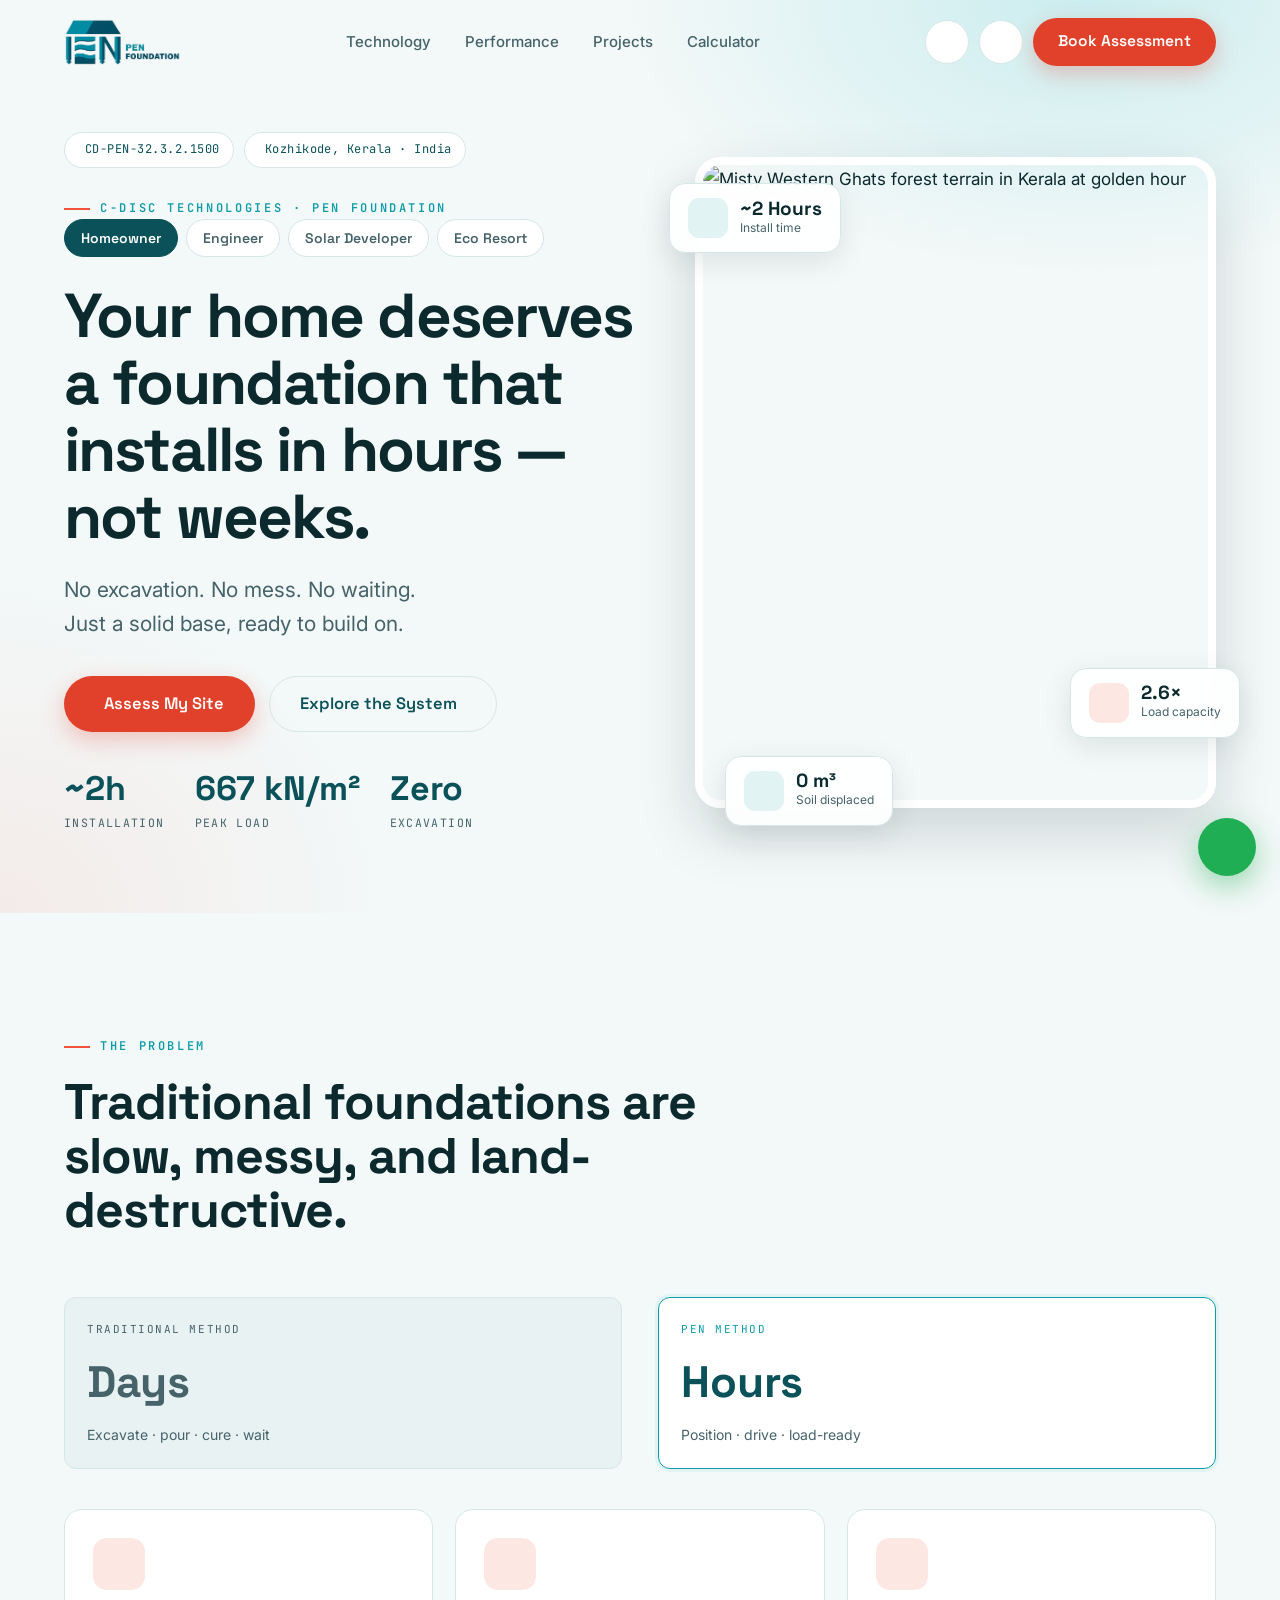
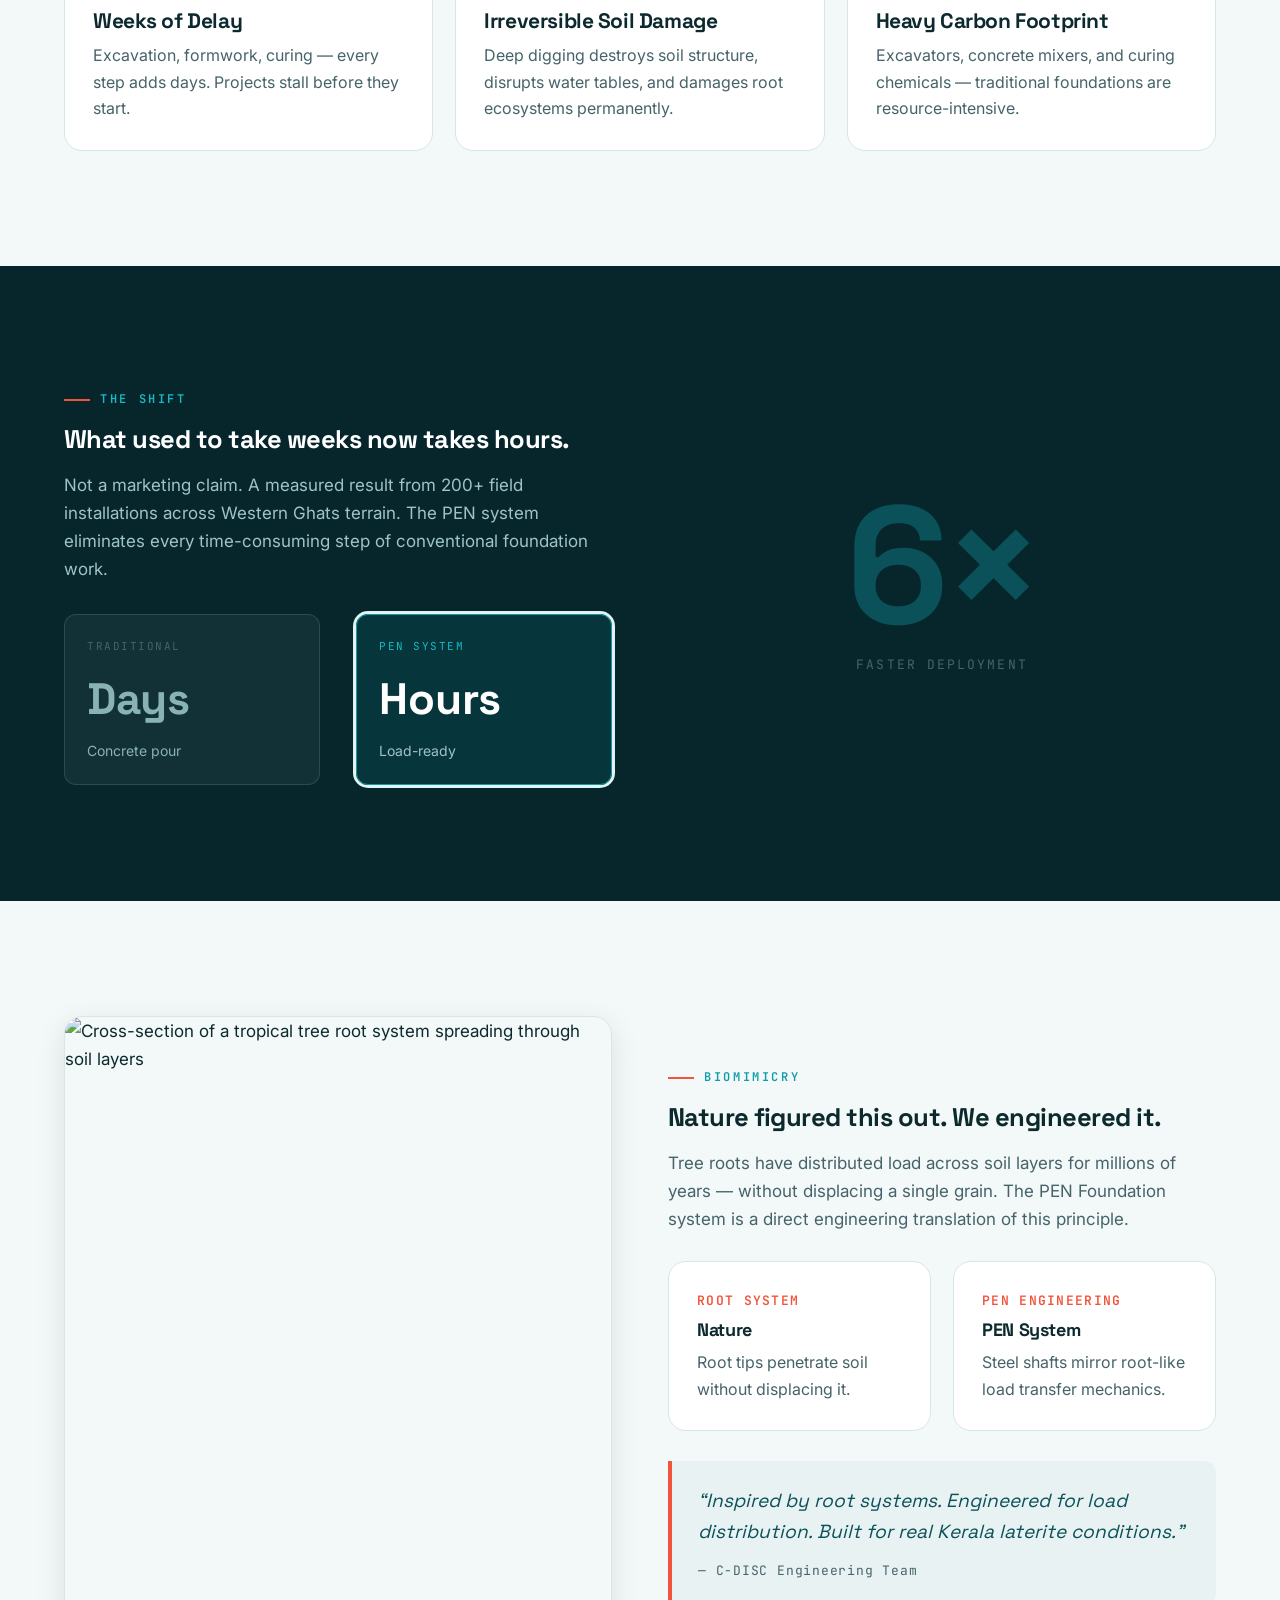
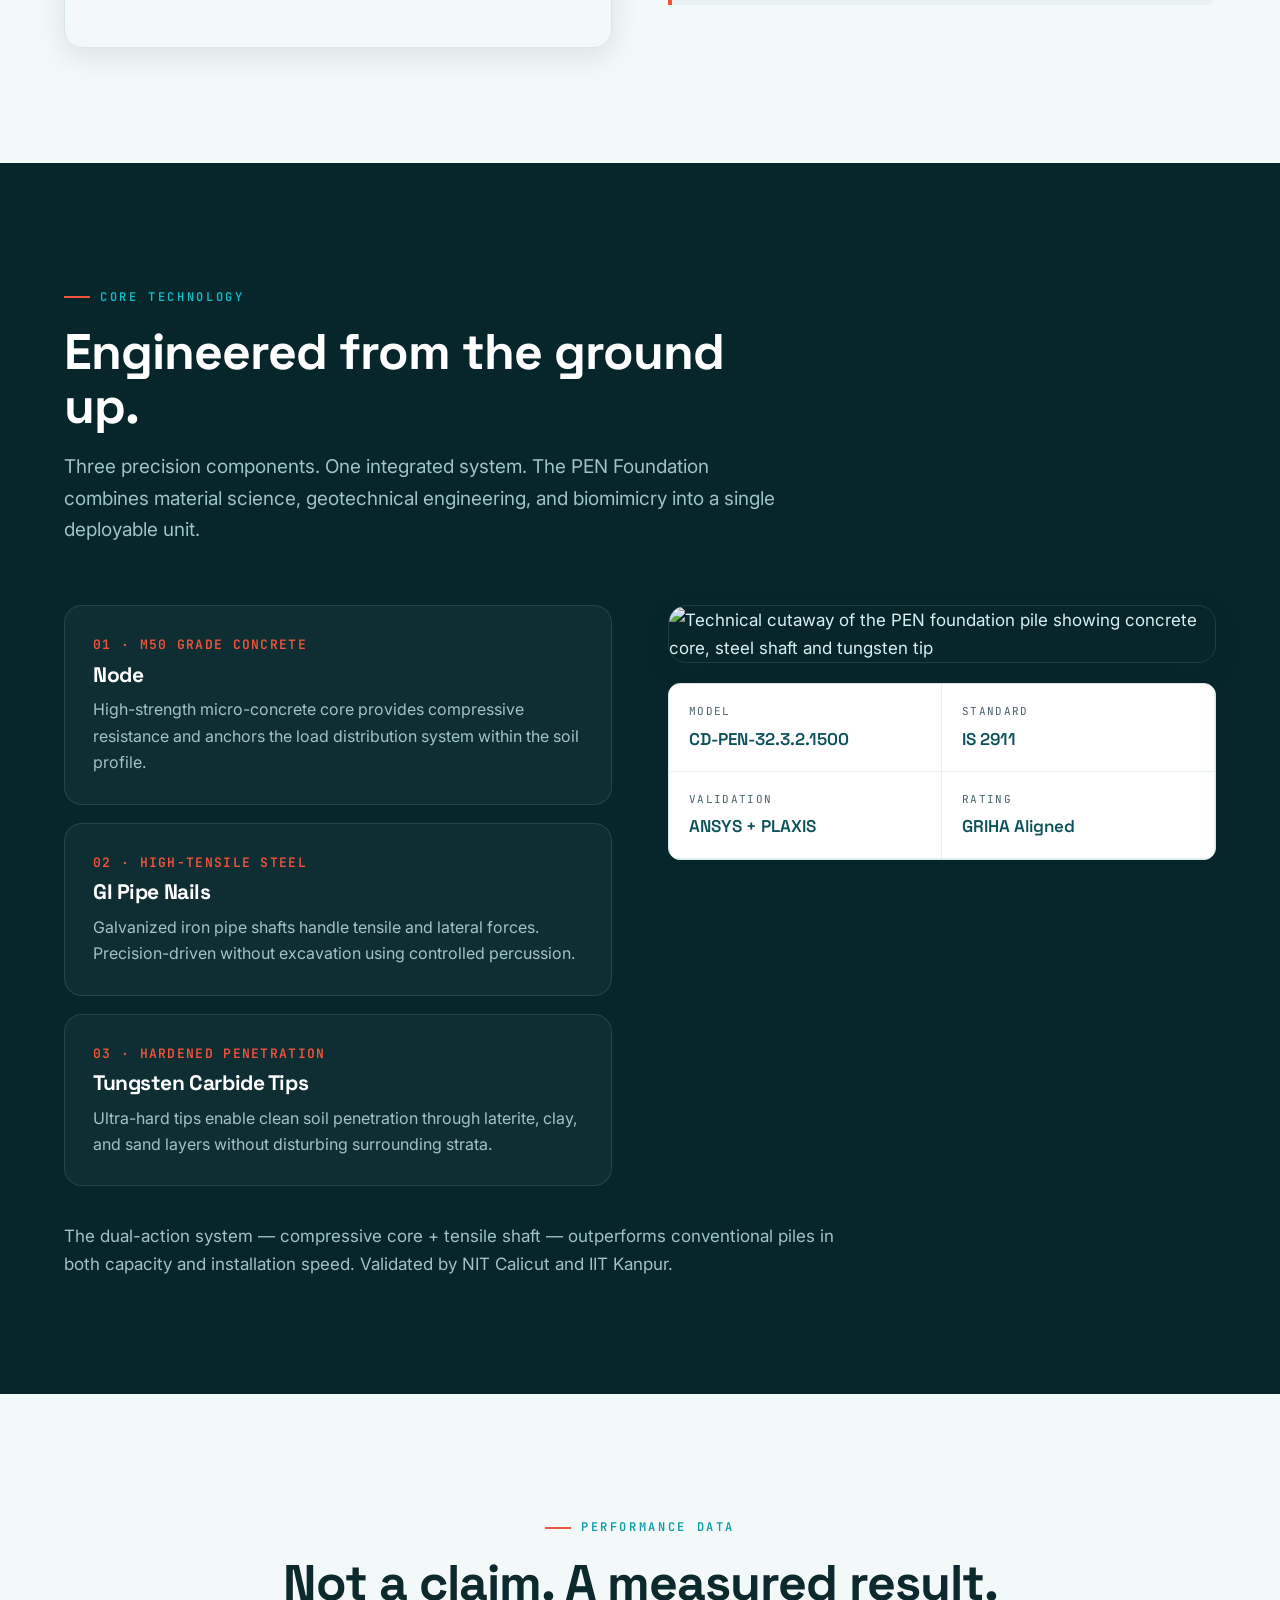
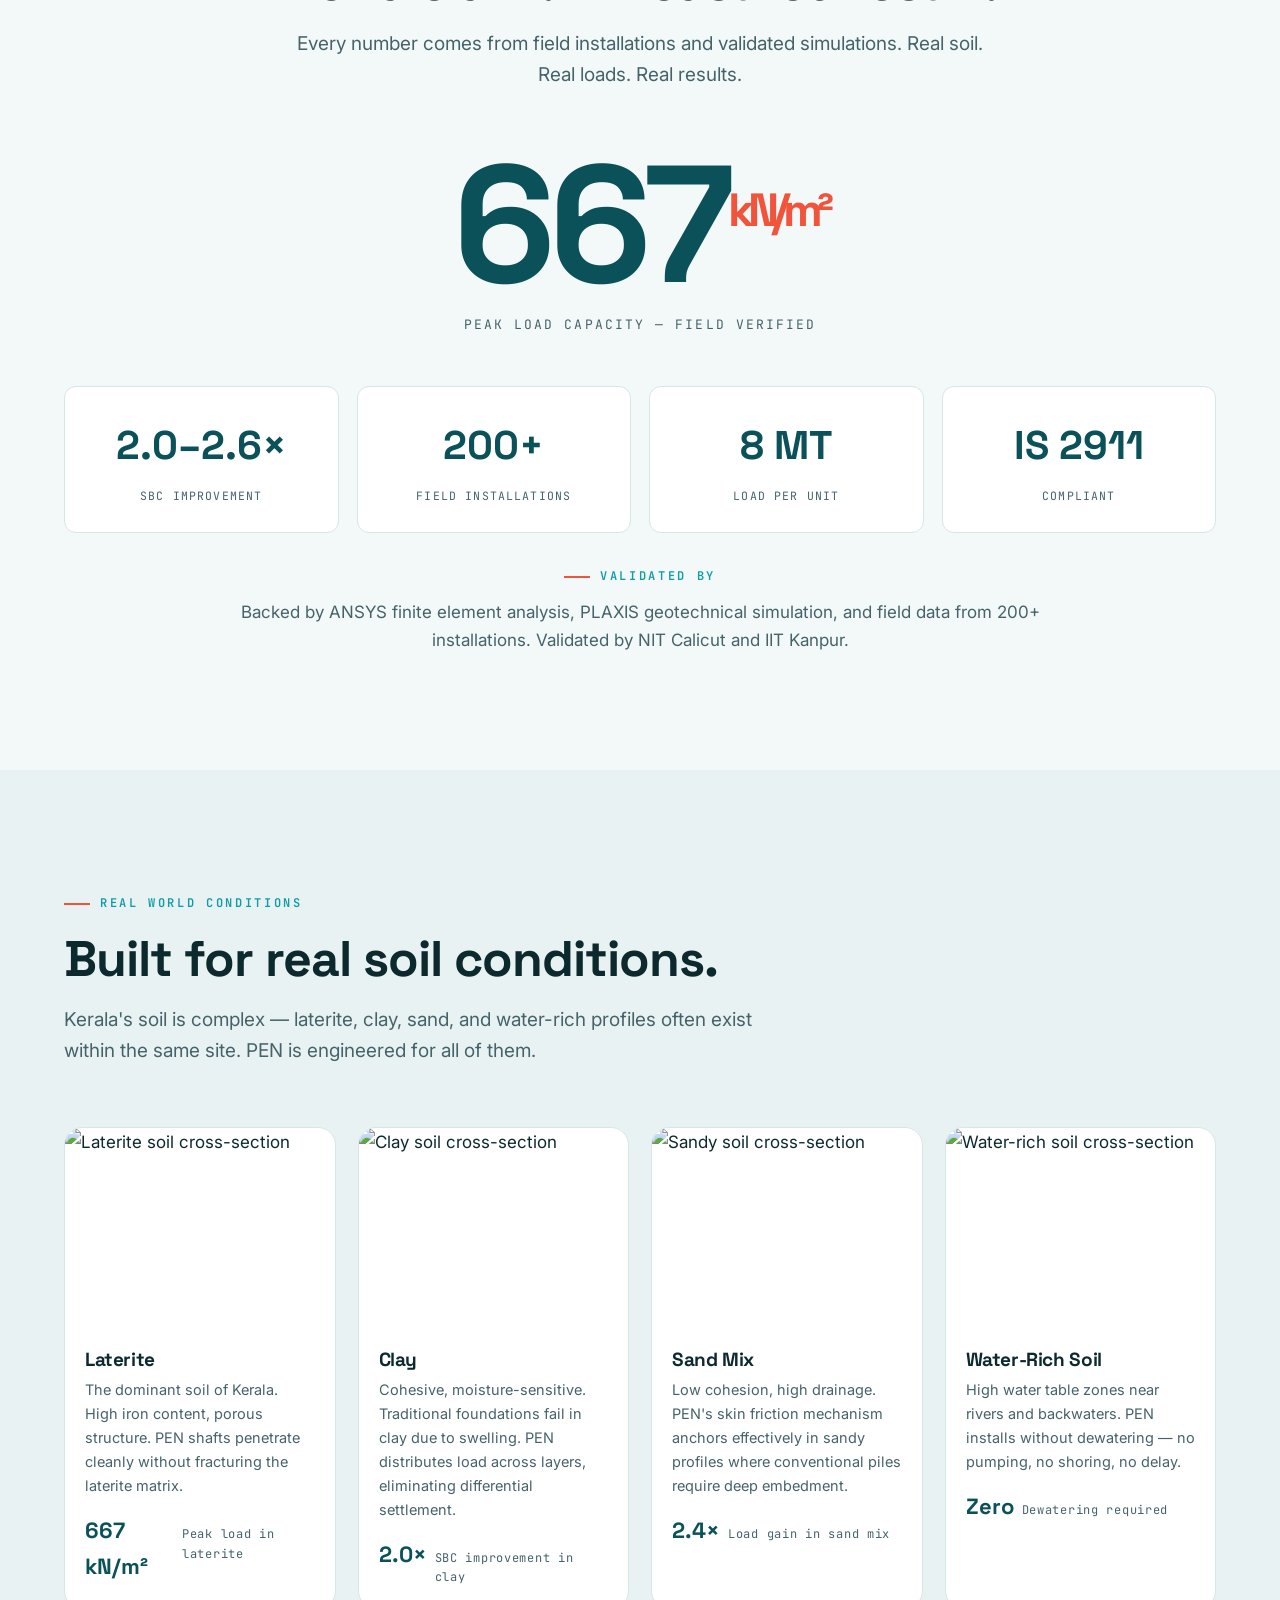
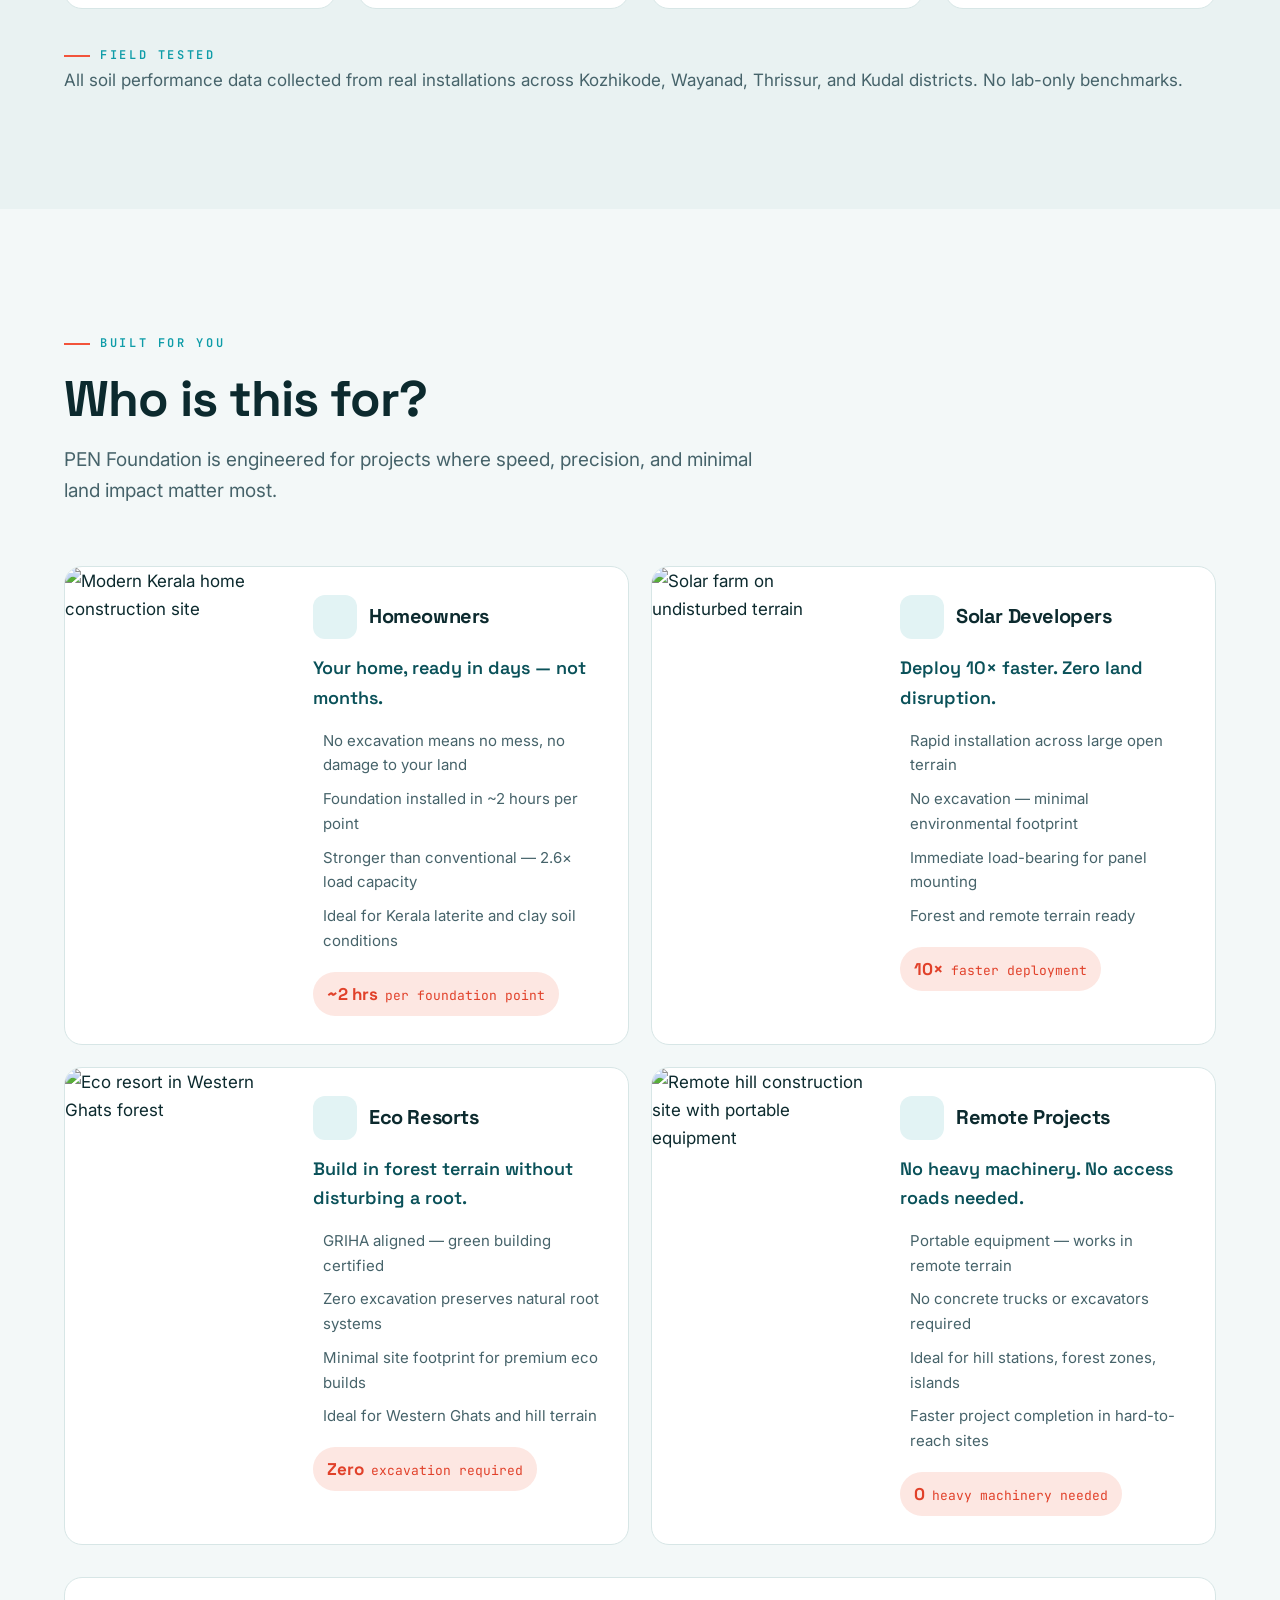
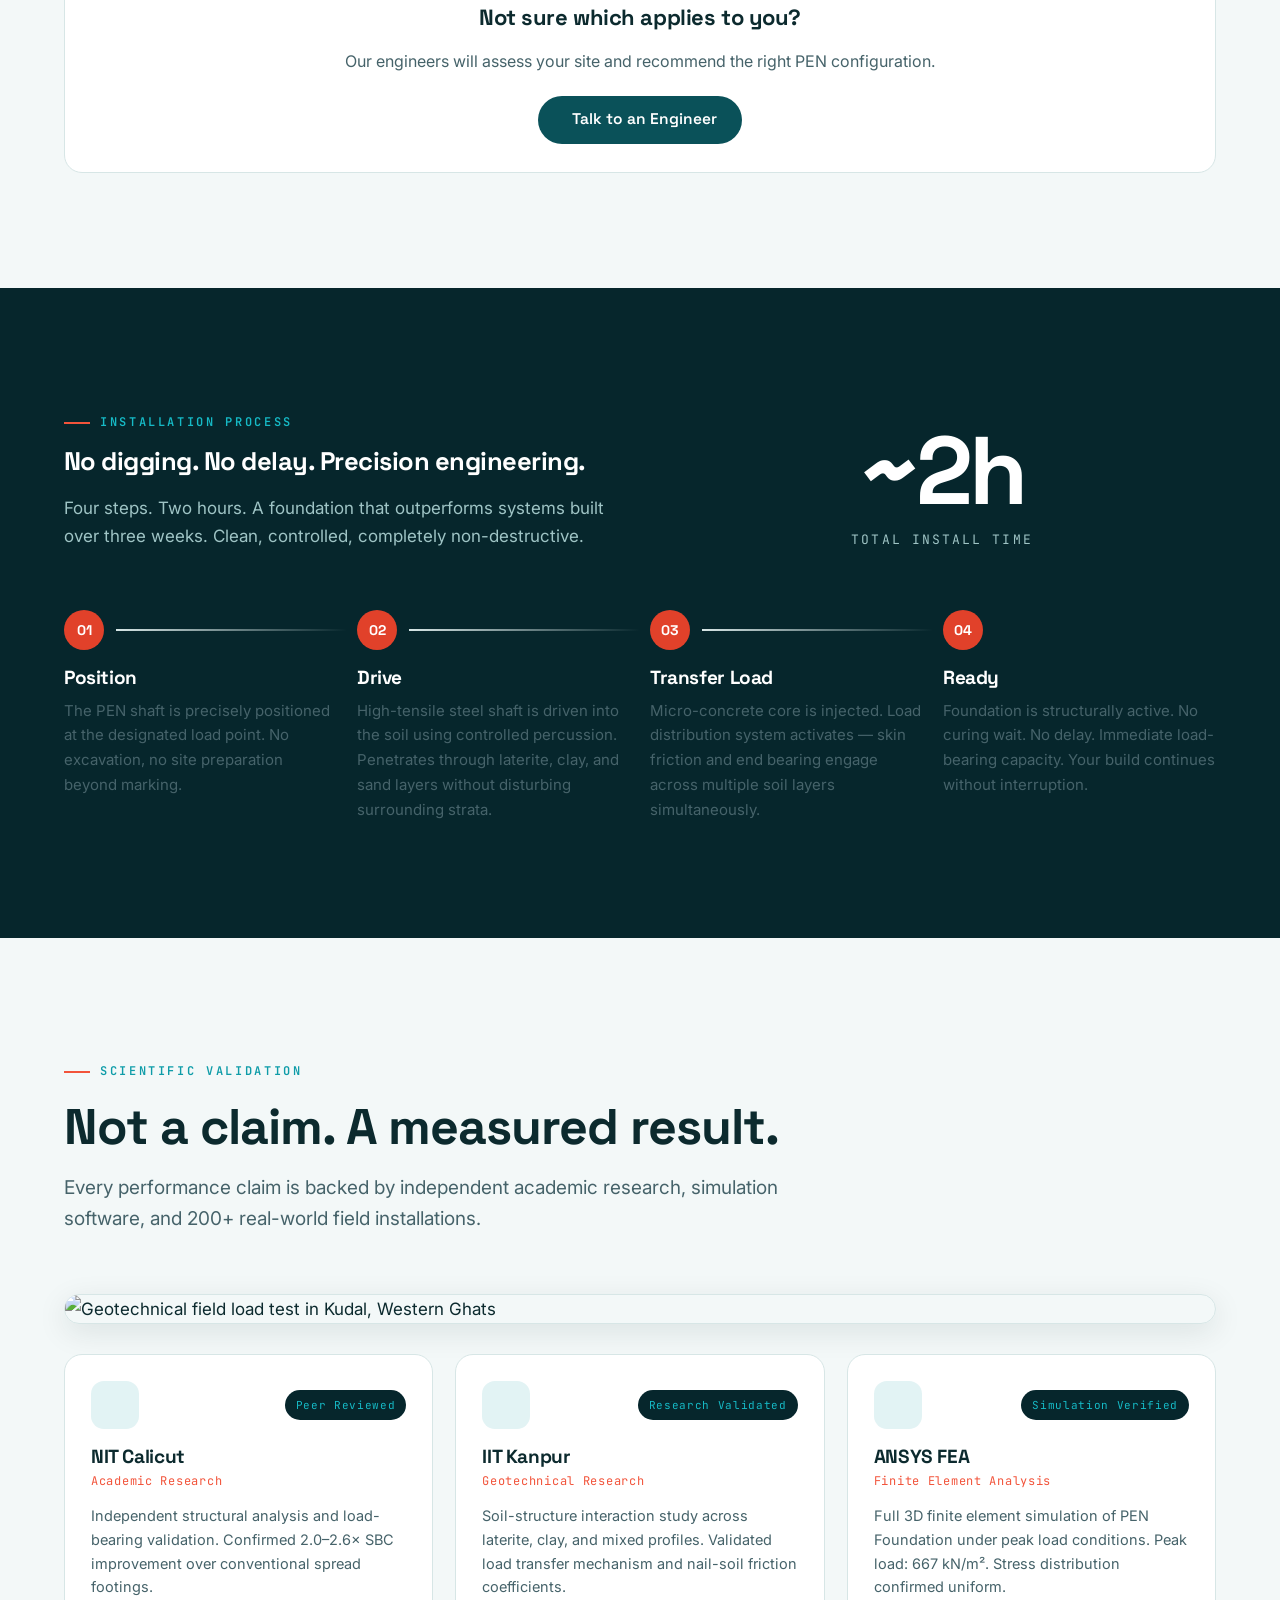
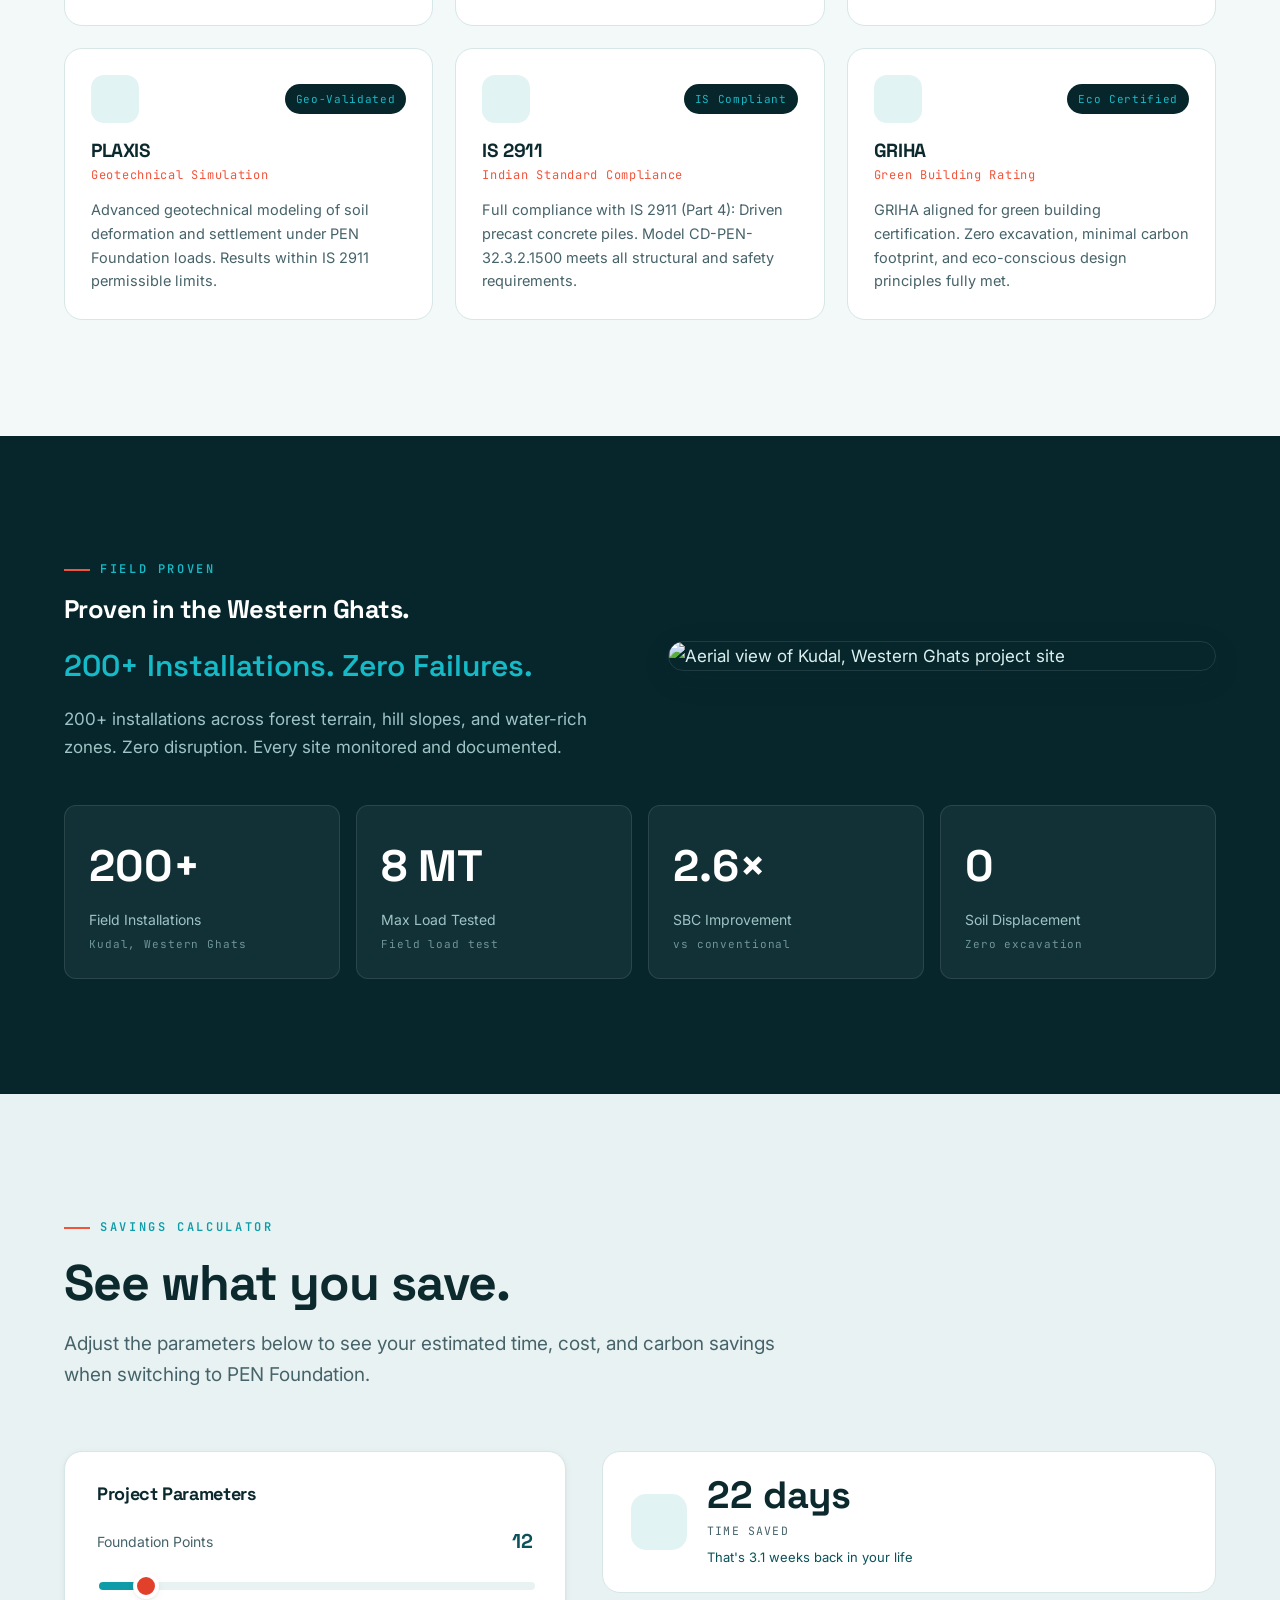
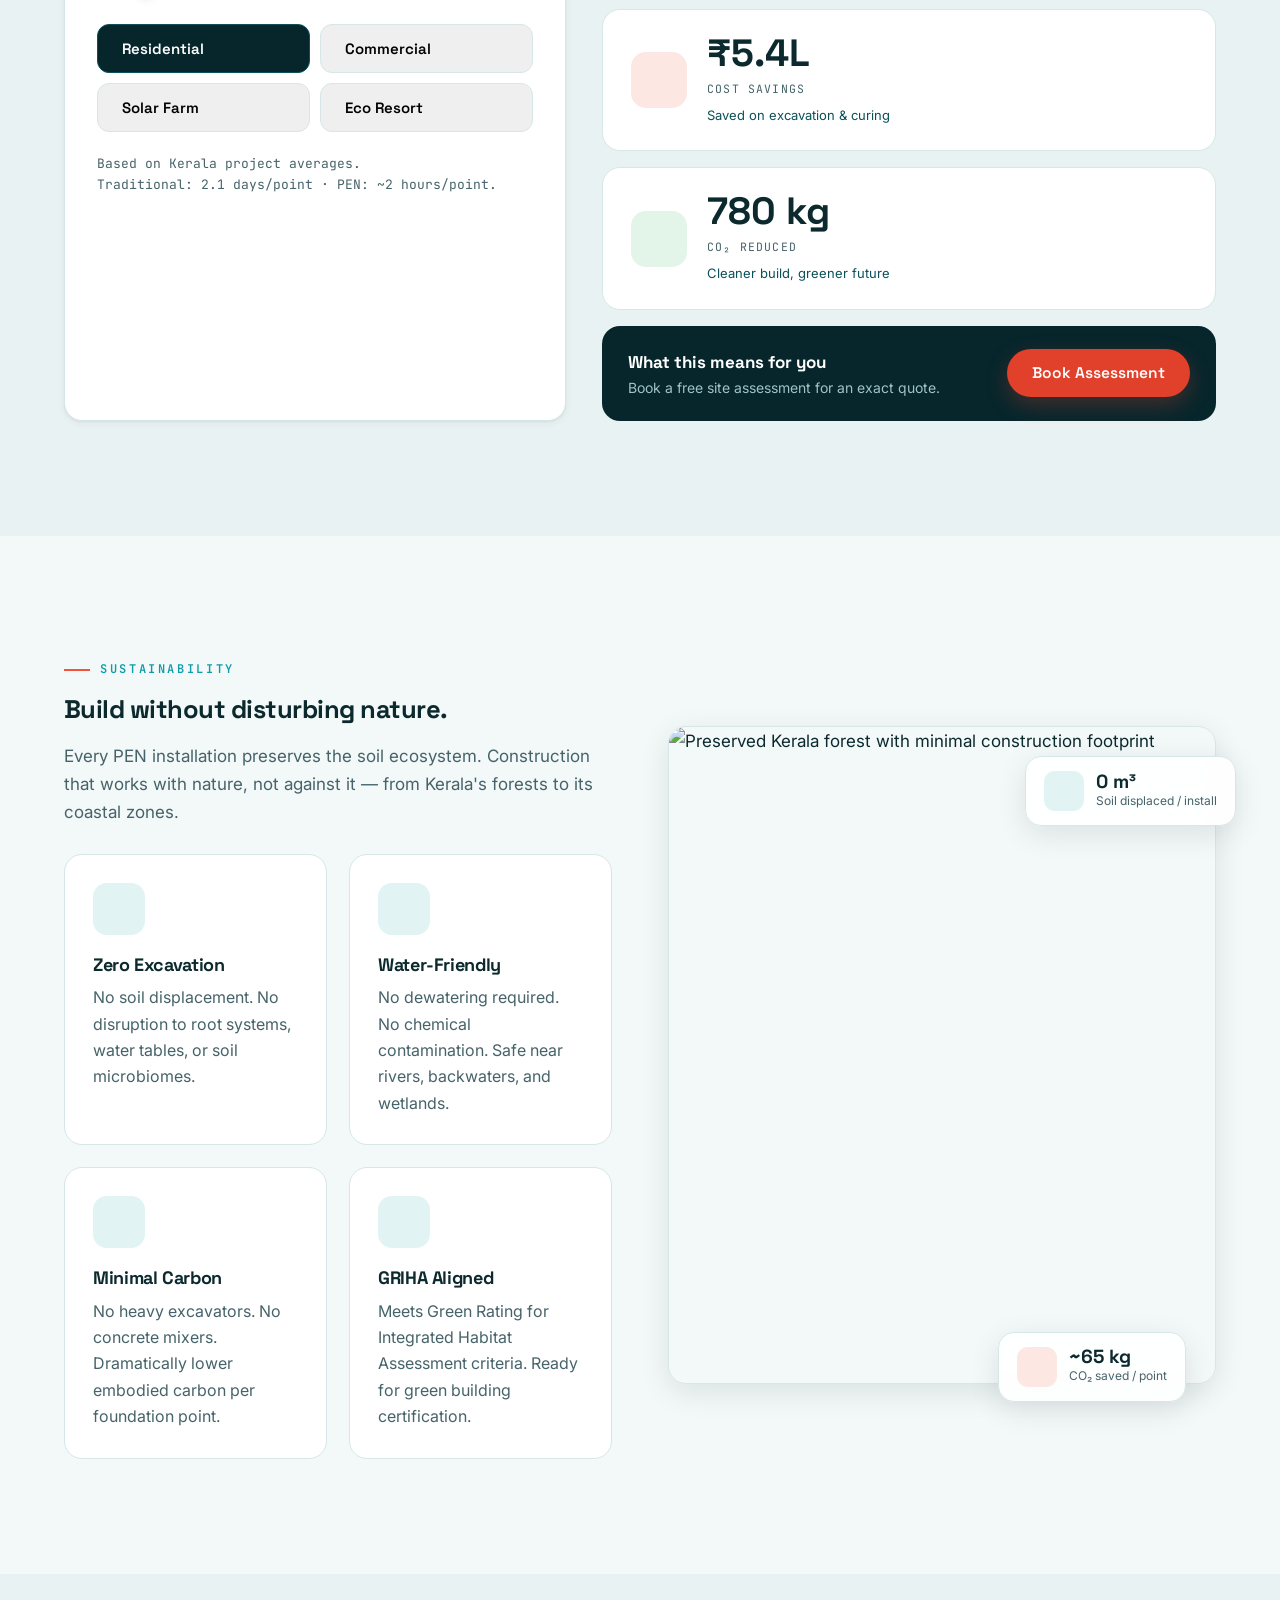
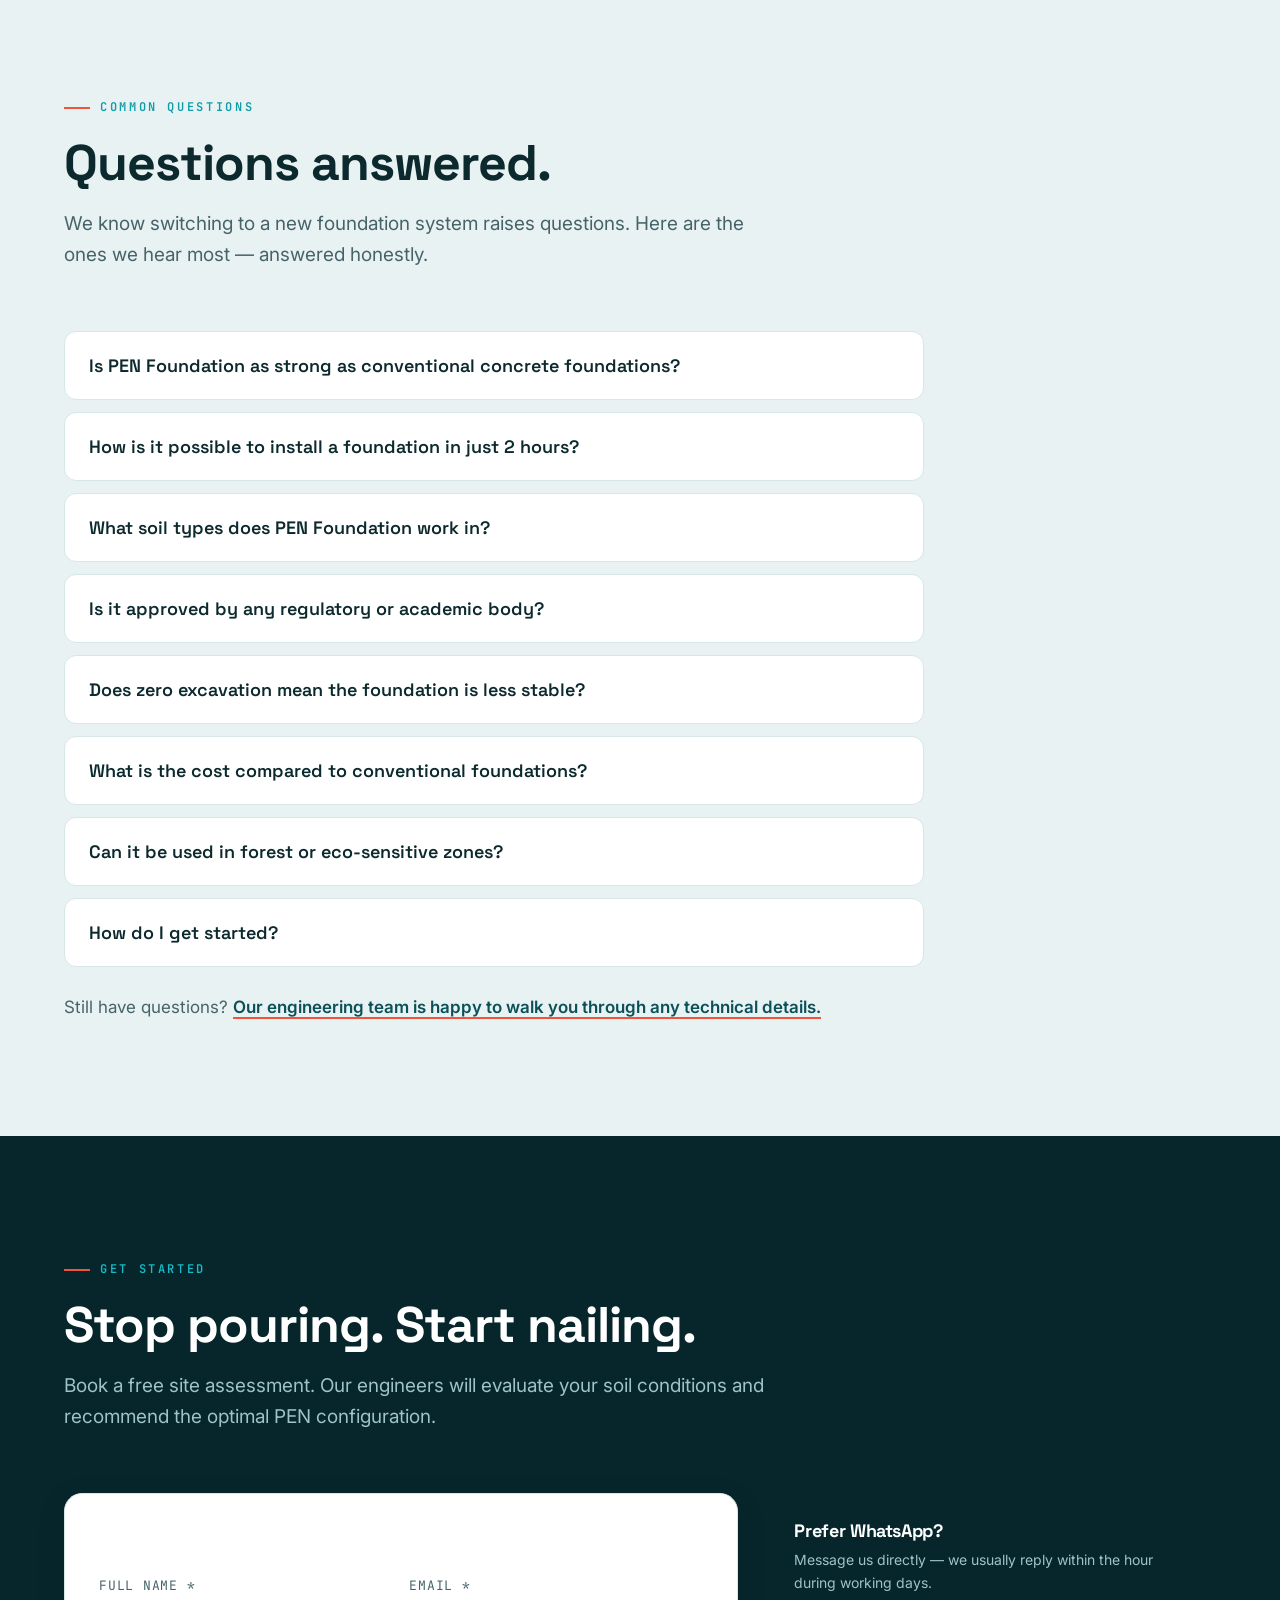
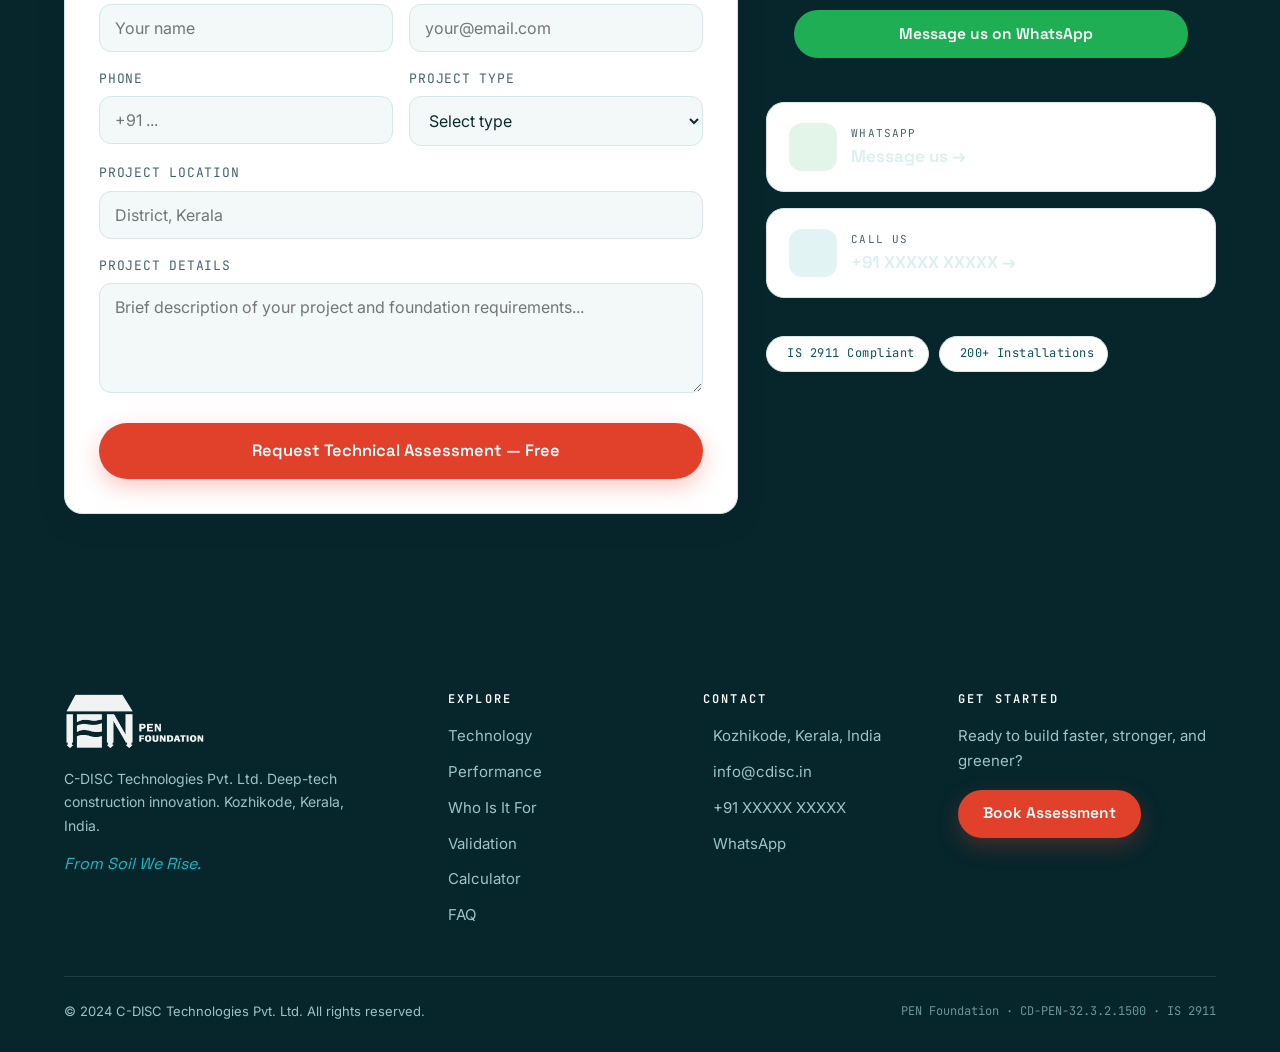
==== index.html @ 814e3581 "pen web 1st iteration" ====
<!doctype html>
<html lang="en">
<head>
  <meta charset="UTF-8" />
  <meta name="viewport" content="width=device-width, initial-scale=1.0" />
  <title>C-DISC Technologies | PEN Foundation System — Kozhikode, Kerala</title>
  <meta name="description" content="C-DISC Technologies PEN Foundation: Install in ~2 hours vs 21+ days. 2.0–2.6× load capacity. Zero excavation. IS 2911 compliant. ANSYS validated. Kozhikode, Kerala deep-tech construction innovation." />
  <meta name="keywords" content="PEN Foundation, foundation engineering Kerala, zero excavation foundation, C-DISC Technologies, deep tech construction Kozhikode" />
  <meta name="robots" content="index, follow" />
  <link rel="canonical" href="https://cdisc.in/" />
  <meta property="og:title" content="C-DISC Technologies | PEN Foundation System" />
  <meta property="og:description" content="Faster. Stronger. Greener. Foundation engineering that installs in hours, not weeks." />
  <meta property="og:type" content="website" />
  <link rel="icon" type="image/png" href="PEN-Logo.png" />

  <link rel="preconnect" href="https://fonts.googleapis.com">
  <link rel="preconnect" href="https://fonts.gstatic.com" crossorigin>
  <link href="https://fonts.googleapis.com/css2?family=Space+Grotesk:wght@400;500;600;700&family=Inter:wght@300;400;500;600;700&family=JetBrains+Mono:wght@400;500;600&display=swap" rel="stylesheet">
  <link rel="stylesheet" href="https://cdnjs.cloudflare.com/ajax/libs/remixicon/4.5.0/remixicon.min.css">
  <link rel="stylesheet" href="styles.css" />
</head>
<body>

  <!-- ============ NAV ============ -->
  <header class="nav" id="nav">
    <div class="wrap">
      <a href="#top" class="brand" aria-label="PEN Foundation home">
        <img src="PEN-Logo.png" alt="PEN Foundation by C-DISC Technologies" />
      </a>
      <nav class="nav-links" aria-label="Primary">
        <a href="#technology">Technology</a>
        <a href="#performance">Performance</a>
        <a href="#proof">Projects</a>
        <a href="#calculator">Calculator</a>
      </nav>
      <div class="nav-cta">
        <a href="https://wa.me/91XXXXXXXXXX?text=Hi%2C%20I%27m%20interested%20in%20PEN%20Foundation" class="nav-icon" aria-label="WhatsApp"><i class="ri-whatsapp-line"></i></a>
        <a href="tel:+91XXXXXXXXXX" class="nav-icon" aria-label="Call us"><i class="ri-phone-line"></i></a>
        <a href="#cta" class="btn btn-primary">Book Assessment</a>
        <button class="nav-toggle" id="navToggle" aria-label="Open menu" aria-expanded="false"><i class="ri-menu-3-line"></i></button>
      </div>
    </div>
  </header>

  <!-- mobile menu -->
  <div class="mobile-menu" id="mobileMenu" aria-hidden="true">
    <div class="mm-head">
      <img src="PEN-Logo.png" alt="PEN Foundation" />
      <button class="nav-toggle" id="navClose" aria-label="Close menu"><i class="ri-close-line"></i></button>
    </div>
    <nav>
      <a href="#technology" data-close>Technology</a>
      <a href="#performance" data-close>Performance</a>
      <a href="#proof" data-close>Projects</a>
      <a href="#calculator" data-close>Calculator</a>
      <a href="#faq" data-close>FAQ</a>
    </nav>
    <div class="mm-actions">
      <a href="https://wa.me/91XXXXXXXXXX?text=Hi%2C%20I%27m%20interested%20in%20PEN%20Foundation" class="btn btn-wa btn-block" data-close><i class="ri-whatsapp-line"></i> WhatsApp</a>
      <a href="#cta" class="btn btn-primary btn-block" data-close>Book Assessment</a>
    </div>
  </div>

  <span id="top"></span>

  <!-- ============ HERO ============ -->
  <section class="hero" id="hero">
    <div class="wrap hero-grid">
      <div class="hero-copy">
        <div class="hero-tagchips reveal">
          <span class="chip"><i class="ri-cpu-line"></i> CD-PEN-32.3.2.1500</span>
          <span class="chip"><i class="ri-map-pin-line"></i> Kozhikode, Kerala · India</span>
        </div>
        <div class="eyebrow reveal">C-DISC Technologies · PEN Foundation</div>

        <div class="aud-tabs reveal" role="tablist" aria-label="Choose your role">
          <button class="aud-tab active" data-aud="0" role="tab">Homeowner</button>
          <button class="aud-tab" data-aud="1" role="tab">Engineer</button>
          <button class="aud-tab" data-aud="2" role="tab">Solar Developer</button>
          <button class="aud-tab" data-aud="3" role="tab">Eco Resort</button>
        </div>

        <h1 id="heroHead" class="reveal">Your home deserves a foundation that installs in hours — not weeks.</h1>
        <p class="hero-sub reveal" id="heroSub">No excavation. No mess. No waiting. Just a solid base, ready to build on.</p>

        <div class="hero-cta reveal">
          <a href="#cta" class="btn btn-primary btn-lg"><i class="ri-map-pin-line"></i> Assess My Site</a>
          <a href="#technology" class="btn btn-ghost btn-lg">Explore the System <i class="ri-arrow-right-line"></i></a>
        </div>

        <div class="hero-stats reveal">
          <div class="hstat"><div class="n" data-count="2" data-prefix="~" data-suffix="h">~2h</div><div class="l">Installation</div></div>
          <div class="hstat"><div class="n" data-count="667" data-suffix=" kN/m²">667 kN/m²</div><div class="l">Peak Load</div></div>
          <div class="hstat"><div class="n">Zero</div><div class="l">Excavation</div></div>
        </div>
      </div>

      <div class="hero-media reveal">
        <div class="frame" data-parallax>
          <img src="https://readdy.ai/api/search-image?query=dramatic%20aerial%20view%20Western%20Ghats%20Kerala%20misty%20mountain%20forest%20terrain%20at%20golden%20hour%2C%20cinematic%20wide%20shot%2C%20deep%20shadows%2C%20lush%20green%20canopy%2C%20atmospheric%20haze%2C%20dark%20moody%20landscape%20photography%2C%20no%20people%2C%20ultra%20wide&width=1920&height=1080&seq=hero-bg-v2&orientation=landscape" alt="Misty Western Ghats forest terrain in Kerala at golden hour" loading="eager" />
        </div>
        <div class="float-card fc-1"><div class="ico"><i class="ri-time-line"></i></div><div><div class="n">~2 Hours</div><div class="l">Install time</div></div></div>
        <div class="float-card fc-2"><div class="ico coral"><i class="ri-bar-chart-line"></i></div><div><div class="n">2.6×</div><div class="l">Load capacity</div></div></div>
        <div class="float-card fc-3"><div class="ico"><i class="ri-leaf-line"></i></div><div><div class="n">0 m³</div><div class="l">Soil displaced</div></div></div>
      </div>
    </div>
  </section>

  <!-- ============ THE PROBLEM ============ -->
  <section class="section" id="reality">
    <div class="wrap">
      <div class="section-head reveal">
        <div class="eyebrow">The Problem</div>
        <h2>Traditional foundations are slow, messy, and land-destructive.</h2>
      </div>

      <div class="compare reveal" style="margin-bottom:40px">
        <div class="cpill bad"><div class="tag">Traditional Method</div><div class="big">Days</div><div class="sub">Excavate · pour · cure · wait</div></div>
        <div class="compare-arrow"><i class="ri-arrow-right-line"></i></div>
        <div class="cpill good"><div class="tag">PEN Method</div><div class="big">Hours</div><div class="sub">Position · drive · load-ready</div></div>
      </div>

      <div class="grid cols-3">
        <div class="card reveal"><div class="ico coral"><i class="ri-time-line"></i></div><h3>Weeks of Delay</h3><p>Excavation, formwork, curing — every step adds days. Projects stall before they start.</p></div>
        <div class="card reveal"><div class="ico coral"><i class="ri-landscape-line"></i></div><h3>Irreversible Soil Damage</h3><p>Deep digging destroys soil structure, disrupts water tables, and damages root ecosystems permanently.</p></div>
        <div class="card reveal"><div class="ico coral"><i class="ri-cloud-line"></i></div><h3>Heavy Carbon Footprint</h3><p>Excavators, concrete mixers, and curing chemicals — traditional foundations are resource-intensive.</p></div>
      </div>
    </div>
  </section>

  <!-- ============ THE SHIFT ============ -->
  <section class="section band-dark" id="shift">
    <div class="wrap split">
      <div class="reveal">
        <div class="eyebrow">The Shift</div>
        <h2 style="margin-top:16px">What used to take weeks now takes hours.</h2>
        <p class="lead" style="margin-top:18px">Not a marketing claim. A measured result from 200+ field installations across Western Ghats terrain. The PEN system eliminates every time-consuming step of conventional foundation work.</p>
        <div class="compare" style="margin-top:30px">
          <div class="cpill bad" style="background:rgba(255,255,255,.05);border-color:rgba(255,255,255,.12)"><div class="tag">Traditional</div><div class="big" style="color:#88B2B3">Days</div><div class="sub" style="color:#88B2B3">Concrete pour</div></div>
          <div class="compare-arrow"><i class="ri-arrow-right-line"></i></div>
          <div class="cpill good" style="background:rgba(22,186,198,.1)"><div class="tag" style="color:var(--teal-bright)">PEN System</div><div class="big" style="color:#fff">Hours</div><div class="sub" style="color:#9FC4C5">Load-ready</div></div>
        </div>
      </div>
      <div class="reveal">
        <div class="bigstat">
          <div class="n" data-count="6" data-prefix="" data-suffix="×">6×</div>
          <div class="cap">Faster Deployment</div>
        </div>
      </div>
    </div>
  </section>

  <!-- ============ BIOMIMICRY ============ -->
  <section class="section" id="biomimicry">
    <div class="wrap split">
      <div class="media-frame reveal" data-parallax style="aspect-ratio:13/15">
        <img src="https://readdy.ai/api/search-image?query=macro%20photography%20of%20ancient%20tropical%20tree%20root%20system%20underground%2C%20cross%20section%20view%20showing%20roots%20spreading%20deep%20into%20laterite%20soil%20layers%2C%20Kerala%20forest%2C%20natural%20load%20distribution%2C%20warm%20earth%20tones%2C%20dramatic%20side%20lighting%2C%20scientific%20nature%20photography%2C%20no%20text%2C%20ultra%20detailed&width=520&height=600&seq=biomimicry-roots-v2&orientation=portrait" alt="Cross-section of a tropical tree root system spreading through soil layers" loading="lazy" />
      </div>
      <div class="reveal">
        <div class="eyebrow">Biomimicry</div>
        <h2 style="margin-top:16px">Nature figured this out. We engineered it.</h2>
        <p class="lead" style="margin-top:18px">Tree roots have distributed load across soil layers for millions of years — without displacing a single grain. The PEN Foundation system is a direct engineering translation of this principle.</p>
        <div class="grid cols-2" style="margin-top:28px">
          <div class="card"><div class="num">ROOT SYSTEM</div><h3 style="font-size:18px;margin-top:8px">Nature</h3><p>Root tips penetrate soil without displacing it.</p></div>
          <div class="card"><div class="num">PEN ENGINEERING</div><h3 style="font-size:18px;margin-top:8px">PEN System</h3><p>Steel shafts mirror root-like load transfer mechanics.</p></div>
        </div>
        <blockquote class="reveal" style="margin:30px 0 0;padding:24px 26px;border-left:4px solid var(--coral);background:var(--bg-alt);border-radius:0 var(--radius-sm) var(--radius-sm) 0;font-family:var(--font-head);font-size:19px;color:var(--teal-dark);font-style:italic">
          “Inspired by root systems. Engineered for load distribution. Built for real Kerala laterite conditions.”
          <cite style="display:block;margin-top:12px;font-size:13px;font-style:normal;font-family:var(--font-mono);color:var(--ink-soft);letter-spacing:.06em">— C-DISC Engineering Team</cite>
        </blockquote>
      </div>
    </div>
  </section>

  <!-- ============ CORE TECHNOLOGY ============ -->
  <section class="section band-dark" id="technology">
    <div class="wrap">
      <div class="section-head reveal">
        <div class="eyebrow">Core Technology</div>
        <h2>Engineered from the ground up.</h2>
        <p>Three precision components. One integrated system. The PEN Foundation combines material science, geotechnical engineering, and biomimicry into a single deployable unit.</p>
      </div>

      <div class="split" style="align-items:start">
        <div class="grid" style="gap:18px">
          <div class="card reveal"><div class="num">01 · M50 GRADE CONCRETE</div><h3 style="margin-top:8px">Node</h3><p>High-strength micro-concrete core provides compressive resistance and anchors the load distribution system within the soil profile.</p></div>
          <div class="card reveal"><div class="num">02 · HIGH-TENSILE STEEL</div><h3 style="margin-top:8px">GI Pipe Nails</h3><p>Galvanized iron pipe shafts handle tensile and lateral forces. Precision-driven without excavation using controlled percussion.</p></div>
          <div class="card reveal"><div class="num">03 · HARDENED PENETRATION</div><h3 style="margin-top:8px">Tungsten Carbide Tips</h3><p>Ultra-hard tips enable clean soil penetration through laterite, clay, and sand layers without disturbing surrounding strata.</p></div>
        </div>
        <div class="reveal">
          <div class="media-frame" data-parallax style="border-color:rgba(255,255,255,.1)">
            <img src="https://readdy.ai/api/search-image?query=technical%20cutaway%20cross%20section%20diagram%20of%20engineered%20steel%20foundation%20pile%20system%2C%20showing%20internal%20micro%20concrete%20core%2C%20GI%20pipe%20shaft%2C%20tungsten%20carbide%20tip%20at%20bottom%2C%20dark%20industrial%20background%2C%20amber%20gold%20technical%20lighting%2C%20product%20engineering%20photography%2C%20no%20text%20labels%2C%20ultra%20detailed%20precision%20manufacturing&width=460&height=560&seq=tech-cutaway-v2&orientation=portrait" alt="Technical cutaway of the PEN foundation pile showing concrete core, steel shaft and tungsten tip" loading="lazy" />
          </div>
          <div class="specs reveal" style="margin-top:20px">
            <div class="spec"><div class="k">Model</div><div class="v">CD-PEN-32.3.2.1500</div></div>
            <div class="spec"><div class="k">Standard</div><div class="v">IS 2911</div></div>
            <div class="spec"><div class="k">Validation</div><div class="v">ANSYS + PLAXIS</div></div>
            <div class="spec"><div class="k">Rating</div><div class="v">GRIHA Aligned</div></div>
          </div>
        </div>
      </div>
      <p class="lead reveal" style="margin-top:36px;max-width:70ch">The dual-action system — compressive core + tensile shaft — outperforms conventional piles in both capacity and installation speed. Validated by NIT Calicut and IIT Kanpur.</p>
    </div>
  </section>

  <!-- ============ PERFORMANCE DATA ============ -->
  <section class="section" id="performance">
    <div class="wrap">
      <div class="section-head center reveal">
        <div class="eyebrow">Performance Data</div>
        <h2>Not a claim. A measured result.</h2>
        <p style="margin-inline:auto">Every number comes from field installations and validated simulations. Real soil. Real loads. Real results.</p>
      </div>

      <div class="bigstat reveal" style="margin-bottom:50px">
        <div class="n"><span data-count="667">667</span><span class="unit">kN/m²</span></div>
        <div class="cap">Peak Load Capacity — Field Verified</div>
      </div>

      <div class="statrow reveal">
        <div class="stat"><div class="n">2.0–2.6×</div><div class="l">SBC Improvement</div></div>
        <div class="stat"><div class="n" data-count="200" data-suffix="+">200+</div><div class="l">Field Installations</div></div>
        <div class="stat"><div class="n" data-count="8" data-suffix=" MT">8 MT</div><div class="l">Load per Unit</div></div>
        <div class="stat"><div class="n">IS 2911</div><div class="l">Compliant</div></div>
      </div>

      <p class="lead center reveal" style="margin:34px auto 0;max-width:74ch">
        <span class="eyebrow" style="justify-content:center;margin-bottom:12px;display:flex">Validated By</span>
        Backed by ANSYS finite element analysis, PLAXIS geotechnical simulation, and field data from 200+ installations. Validated by NIT Calicut and IIT Kanpur.
      </p>
    </div>
  </section>

  <!-- ============ REAL WORLD CONDITIONS ============ -->
  <section class="section" id="real-world" style="background:var(--bg-alt)">
    <div class="wrap">
      <div class="section-head reveal">
        <div class="eyebrow">Real World Conditions</div>
        <h2>Built for real soil conditions.</h2>
        <p>Kerala's soil is complex — laterite, clay, sand, and water-rich profiles often exist within the same site. PEN is engineered for all of them.</p>
      </div>
      <div class="grid cols-4">
        <article class="imgcard reveal">
          <div class="pic"><img src="https://readdy.ai/api/search-image?query=close%20up%20macro%20photography%20of%20laterite%20soil%20cross%20section%2C%20red%20iron-rich%20porous%20rock%20texture%2C%20Kerala%20India%2C%20warm%20earth%20tones%2C%20dramatic%20side%20lighting%2C%20geological%20sample%2C%20no%20text&width=400&height=300&seq=soil-laterite-v2&orientation=landscape" alt="Laterite soil cross-section" loading="lazy"></div>
          <div class="body"><h3>Laterite</h3><p>The dominant soil of Kerala. High iron content, porous structure. PEN shafts penetrate cleanly without fracturing the laterite matrix.</p><div class="stat-inline"><b>667 kN/m²</b><span>Peak load in laterite</span></div></div>
        </article>
        <article class="imgcard reveal">
          <div class="pic"><img src="https://readdy.ai/api/search-image?query=close%20up%20macro%20photography%20of%20clay%20soil%20cross%20section%2C%20smooth%20cohesive%20texture%2C%20dark%20grey%20brown%20earth%2C%20geological%20sample%2C%20dramatic%20lighting%2C%20no%20text&width=400&height=300&seq=soil-clay-v2&orientation=landscape" alt="Clay soil cross-section" loading="lazy"></div>
          <div class="body"><h3>Clay</h3><p>Cohesive, moisture-sensitive. Traditional foundations fail in clay due to swelling. PEN distributes load across layers, eliminating differential settlement.</p><div class="stat-inline"><b>2.0×</b><span>SBC improvement in clay</span></div></div>
        </article>
        <article class="imgcard reveal">
          <div class="pic"><img src="https://readdy.ai/api/search-image?query=close%20up%20macro%20photography%20of%20sandy%20soil%20cross%20section%2C%20granular%20texture%2C%20mixed%20sand%20gravel%20particles%2C%20geological%20sample%2C%20warm%20golden%20light%2C%20no%20text&width=400&height=300&seq=soil-sand-v2&orientation=landscape" alt="Sandy soil cross-section" loading="lazy"></div>
          <div class="body"><h3>Sand Mix</h3><p>Low cohesion, high drainage. PEN's skin friction mechanism anchors effectively in sandy profiles where conventional piles require deep embedment.</p><div class="stat-inline"><b>2.4×</b><span>Load gain in sand mix</span></div></div>
        </article>
        <article class="imgcard reveal">
          <div class="pic"><img src="https://readdy.ai/api/search-image?query=close%20up%20macro%20photography%20of%20waterlogged%20soil%20cross%20section%2C%20saturated%20earth%2C%20water%20seeping%20through%20soil%20layers%2C%20dark%20wet%20ground%2C%20geological%20sample%2C%20dramatic%20lighting%2C%20no%20text&width=400&height=300&seq=soil-water-v2&orientation=landscape" alt="Water-rich soil cross-section" loading="lazy"></div>
          <div class="body"><h3>Water-Rich Soil</h3><p>High water table zones near rivers and backwaters. PEN installs without dewatering — no pumping, no shoring, no delay.</p><div class="stat-inline"><b>Zero</b><span>Dewatering required</span></div></div>
        </article>
      </div>
      <p class="lead reveal" style="margin-top:28px"><span class="eyebrow">Field Tested</span><br>All soil performance data collected from real installations across Kozhikode, Wayanad, Thrissur, and Kudal districts. No lab-only benchmarks.</p>
    </div>
  </section>

  <!-- ============ APPLICATIONS ============ -->
  <section class="section" id="who-for">
    <div class="wrap">
      <div class="section-head reveal">
        <div class="eyebrow">Built For You</div>
        <h2>Who is this for?</h2>
        <p>PEN Foundation is engineered for projects where speed, precision, and minimal land impact matter most.</p>
      </div>
      <div class="grid cols-2">
        <article class="appcard reveal">
          <div class="pic"><img src="https://readdy.ai/api/search-image?query=beautiful%20modern%20Kerala%20home%20under%20construction%2C%20clean%20site%2C%20no%20excavation%20mess%2C%20lush%20green%20surroundings%2C%20warm%20golden%20hour%20light%2C%20premium%20residential%20architecture%2C%20tropical%20landscape%2C%20no%20text%2C%20cinematic%20photography&width=600&height=380&seq=who-home-v1&orientation=landscape" alt="Modern Kerala home construction site" loading="lazy"></div>
          <div class="body">
            <div class="head"><span class="ico"><i class="ri-home-4-line"></i></span><h3>Homeowners</h3></div>
            <div class="punch">Your home, ready in days — not months.</div>
            <ul>
              <li><i class="ri-check-line"></i> No excavation means no mess, no damage to your land</li>
              <li><i class="ri-check-line"></i> Foundation installed in ~2 hours per point</li>
              <li><i class="ri-check-line"></i> Stronger than conventional — 2.6× load capacity</li>
              <li><i class="ri-check-line"></i> Ideal for Kerala laterite and clay soil conditions</li>
            </ul>
            <div class="badge-stat"><b>~2 hrs</b> per foundation point</div>
          </div>
        </article>
        <article class="appcard reveal">
          <div class="pic"><img src="https://readdy.ai/api/search-image?query=large%20solar%20farm%20installation%20in%20Kerala%20India%2C%20clean%20green%20landscape%2C%20minimal%20ground%20disturbance%2C%20rows%20of%20solar%20panels%20on%20undisturbed%20terrain%2C%20aerial%20view%2C%20golden%20hour%2C%20no%20text%2C%20cinematic%20wide%20shot&width=600&height=380&seq=who-solar-v1&orientation=landscape" alt="Solar farm on undisturbed terrain" loading="lazy"></div>
          <div class="body">
            <div class="head"><span class="ico"><i class="ri-sun-line"></i></span><h3>Solar Developers</h3></div>
            <div class="punch">Deploy 10× faster. Zero land disruption.</div>
            <ul>
              <li><i class="ri-check-line"></i> Rapid installation across large open terrain</li>
              <li><i class="ri-check-line"></i> No excavation — minimal environmental footprint</li>
              <li><i class="ri-check-line"></i> Immediate load-bearing for panel mounting</li>
              <li><i class="ri-check-line"></i> Forest and remote terrain ready</li>
            </ul>
            <div class="badge-stat"><b>10×</b> faster deployment</div>
          </div>
        </article>
        <article class="appcard reveal">
          <div class="pic"><img src="https://readdy.ai/api/search-image?query=luxury%20eco%20resort%20in%20Western%20Ghats%20Kerala%20forest%2C%20sustainable%20architecture%20blending%20with%20nature%2C%20wooden%20structures%20on%20undisturbed%20forest%20floor%2C%20misty%20green%20canopy%2C%20premium%20hospitality%2C%20no%20text%2C%20cinematic%20photography&width=600&height=380&seq=who-resort-v1&orientation=landscape" alt="Eco resort in Western Ghats forest" loading="lazy"></div>
          <div class="body">
            <div class="head"><span class="ico"><i class="ri-tree-line"></i></span><h3>Eco Resorts</h3></div>
            <div class="punch">Build in forest terrain without disturbing a root.</div>
            <ul>
              <li><i class="ri-check-line"></i> GRIHA aligned — green building certified</li>
              <li><i class="ri-check-line"></i> Zero excavation preserves natural root systems</li>
              <li><i class="ri-check-line"></i> Minimal site footprint for premium eco builds</li>
              <li><i class="ri-check-line"></i> Ideal for Western Ghats and hill terrain</li>
            </ul>
            <div class="badge-stat"><b>Zero</b> excavation required</div>
          </div>
        </article>
        <article class="appcard reveal">
          <div class="pic"><img src="https://readdy.ai/api/search-image?query=remote%20construction%20site%20in%20Kerala%20hill%20terrain%2C%20portable%20equipment%2C%20no%20heavy%20machinery%2C%20misty%20mountain%20landscape%2C%20forest%20terrain%2C%20minimal%20footprint%2C%20workers%20with%20small%20tools%2C%20no%20text%2C%20cinematic%20photography&width=600&height=380&seq=who-remote-v1&orientation=landscape" alt="Remote hill construction site with portable equipment" loading="lazy"></div>
          <div class="body">
            <div class="head"><span class="ico"><i class="ri-map-pin-2-line"></i></span><h3>Remote Projects</h3></div>
            <div class="punch">No heavy machinery. No access roads needed.</div>
            <ul>
              <li><i class="ri-check-line"></i> Portable equipment — works in remote terrain</li>
              <li><i class="ri-check-line"></i> No concrete trucks or excavators required</li>
              <li><i class="ri-check-line"></i> Ideal for hill stations, forest zones, islands</li>
              <li><i class="ri-check-line"></i> Faster project completion in hard-to-reach sites</li>
            </ul>
            <div class="badge-stat"><b>0</b> heavy machinery needed</div>
          </div>
        </article>
      </div>
      <div class="card reveal center" style="margin-top:32px;display:flex;flex-direction:column;align-items:center;gap:8px">
        <h3 style="font-size:22px">Not sure which applies to you?</h3>
        <p>Our engineers will assess your site and recommend the right PEN configuration.</p>
        <a href="#cta" class="btn btn-dark" style="margin-top:14px"><i class="ri-customer-service-2-line"></i> Talk to an Engineer</a>
      </div>
    </div>
  </section>

  <!-- ============ INSTALLATION PROCESS ============ -->
  <section class="section band-dark" id="how-it-works">
    <div class="wrap">
      <div class="split" style="align-items:end;margin-bottom:46px">
        <div class="reveal">
          <div class="eyebrow">Installation Process</div>
          <h2 style="margin-top:16px">No digging. No delay. Precision engineering.</h2>
          <p class="lead" style="margin-top:18px">Four steps. Two hours. A foundation that outperforms systems built over three weeks. Clean, controlled, completely non-destructive.</p>
        </div>
        <div class="reveal" style="text-align:right">
          <div class="bigstat"><div class="n" style="font-size:clamp(54px,8vw,96px);color:#fff">~2h</div><div class="cap" style="color:#9FC4C5">Total install time</div></div>
        </div>
      </div>
      <div class="steps">
        <div class="step reveal"><div class="n">01</div><div class="ico"><i class="ri-map-pin-2-line"></i></div><h3>Position</h3><p>The PEN shaft is precisely positioned at the designated load point. No excavation, no site preparation beyond marking.</p></div>
        <div class="step reveal"><div class="n">02</div><div class="ico"><i class="ri-arrow-down-double-line"></i></div><h3>Drive</h3><p>High-tensile steel shaft is driven into the soil using controlled percussion. Penetrates through laterite, clay, and sand layers without disturbing surrounding strata.</p></div>
        <div class="step reveal"><div class="n">03</div><div class="ico"><i class="ri-loader-2-line"></i></div><h3>Transfer Load</h3><p>Micro-concrete core is injected. Load distribution system activates — skin friction and end bearing engage across multiple soil layers simultaneously.</p></div>
        <div class="step reveal"><div class="n">04</div><div class="ico"><i class="ri-shield-check-line"></i></div><h3>Ready</h3><p>Foundation is structurally active. No curing wait. No delay. Immediate load-bearing capacity. Your build continues without interruption.</p></div>
      </div>
    </div>
  </section>

  <!-- ============ SCIENTIFIC VALIDATION ============ -->
  <section class="section" id="validation">
    <div class="wrap">
      <div class="section-head reveal">
        <div class="eyebrow">Scientific Validation</div>
        <h2>Not a claim. A measured result.</h2>
        <p>Every performance claim is backed by independent academic research, simulation software, and 200+ real-world field installations.</p>
      </div>

      <div class="media-frame reveal" style="margin-bottom:30px;aspect-ratio:auto;max-height:300px">
        <img src="https://readdy.ai/api/search-image?query=geotechnical%20field%20load%20test%20on%20foundation%20pile%2C%20engineers%20measuring%20soil%20bearing%20capacity%2C%20technical%20equipment%2C%20Kerala%20India%20terrain%2C%20professional%20engineering%20site%20test%2C%20warm%20afternoon%20light%2C%20no%20text%2C%20documentary%20photography&width=1200&height=320&seq=validation-field-v1&orientation=landscape" alt="Geotechnical field load test in Kudal, Western Ghats" loading="lazy" style="max-height:300px">
      </div>

      <div class="grid cols-3">
        <div class="valcard reveal"><div class="top"><span class="ico"><i class="ri-building-4-line"></i></span><span class="badge">Peer Reviewed</span></div><h3>NIT Calicut</h3><div class="ttype">Academic Research</div><p>Independent structural analysis and load-bearing validation. Confirmed 2.0–2.6× SBC improvement over conventional spread footings.</p></div>
        <div class="valcard reveal"><div class="top"><span class="ico"><i class="ri-flask-line"></i></span><span class="badge">Research Validated</span></div><h3>IIT Kanpur</h3><div class="ttype">Geotechnical Research</div><p>Soil-structure interaction study across laterite, clay, and mixed profiles. Validated load transfer mechanism and nail-soil friction coefficients.</p></div>
        <div class="valcard reveal"><div class="top"><span class="ico"><i class="ri-cpu-line"></i></span><span class="badge">Simulation Verified</span></div><h3>ANSYS FEA</h3><div class="ttype">Finite Element Analysis</div><p>Full 3D finite element simulation of PEN Foundation under peak load conditions. Peak load: 667 kN/m². Stress distribution confirmed uniform.</p></div>
        <div class="valcard reveal"><div class="top"><span class="ico"><i class="ri-bar-chart-grouped-line"></i></span><span class="badge">Geo-Validated</span></div><h3>PLAXIS</h3><div class="ttype">Geotechnical Simulation</div><p>Advanced geotechnical modeling of soil deformation and settlement under PEN Foundation loads. Results within IS 2911 permissible limits.</p></div>
        <div class="valcard reveal"><div class="top"><span class="ico"><i class="ri-shield-check-line"></i></span><span class="badge">IS Compliant</span></div><h3>IS 2911</h3><div class="ttype">Indian Standard Compliance</div><p>Full compliance with IS 2911 (Part 4): Driven precast concrete piles. Model CD-PEN-32.3.2.1500 meets all structural and safety requirements.</p></div>
        <div class="valcard reveal"><div class="top"><span class="ico"><i class="ri-leaf-line"></i></span><span class="badge">Eco Certified</span></div><h3>GRIHA</h3><div class="ttype">Green Building Rating</div><p>GRIHA aligned for green building certification. Zero excavation, minimal carbon footprint, and eco-conscious design principles fully met.</p></div>
      </div>
    </div>
  </section>

  <!-- ============ FIELD PROVEN ============ -->
  <section class="section band-dark" id="proof">
    <div class="wrap">
      <div class="split" style="align-items:center;margin-bottom:44px">
        <div class="reveal">
          <div class="eyebrow">Field Proven</div>
          <h2 style="margin-top:16px">Proven in the Western Ghats.</h2>
          <p style="font-family:var(--font-head);font-size:clamp(22px,3vw,30px);color:var(--teal-bright);margin-top:18px;font-weight:600">200+ Installations. Zero Failures.</p>
          <p class="lead" style="margin-top:14px">200+ installations across forest terrain, hill slopes, and water-rich zones. Zero disruption. Every site monitored and documented.</p>
        </div>
        <div class="media-frame reveal" data-parallax style="border-color:rgba(255,255,255,.1)">
          <img src="https://readdy.ai/api/search-image?query=aerial%20drone%20view%20of%20Kudal%20Western%20Ghats%20forest%20terrain%2C%20lush%20green%20tropical%20forest%20canopy%2C%20minimal%20construction%20footprint%2C%20sustainable%20building%20site%2C%20Kerala%20India%2C%20morning%20mist%2C%20golden%20hour%20light%2C%20no%20text%2C%20cinematic%20photography&width=800&height=500&seq=proof-kudal-v2&orientation=landscape" alt="Aerial view of Kudal, Western Ghats project site" loading="lazy">
        </div>
      </div>
      <div class="proof-tiles">
        <div class="ptile reveal"><div class="n" data-count="200" data-suffix="+">200+</div><div class="l">Field Installations</div><div class="sub">Kudal, Western Ghats</div></div>
        <div class="ptile reveal"><div class="n" data-count="8" data-suffix=" MT">8 MT</div><div class="l">Max Load Tested</div><div class="sub">Field load test</div></div>
        <div class="ptile reveal"><div class="n">2.6×</div><div class="l">SBC Improvement</div><div class="sub">vs conventional</div></div>
        <div class="ptile reveal"><div class="n">0</div><div class="l">Soil Displacement</div><div class="sub">Zero excavation</div></div>
      </div>
    </div>
  </section>

  <!-- ============ CALCULATOR ============ -->
  <section class="section" id="calculator" style="background:var(--bg-alt)">
    <div class="wrap">
      <div class="section-head reveal">
        <div class="eyebrow">Savings Calculator</div>
        <h2>See what you save.</h2>
        <p>Adjust the parameters below to see your estimated time, cost, and carbon savings when switching to PEN Foundation.</p>
      </div>

      <div class="calc">
        <div class="calc-panel reveal">
          <h3>Project Parameters</h3>
          <div class="field-label"><span>Foundation Points</span><b id="ptsVal">12</b></div>
          <input type="range" class="range" id="pts" min="4" max="100" value="12" aria-label="Number of foundation points">
          <div class="ptype-grid" role="group" aria-label="Project type">
            <button class="ptype active" data-mult="1"   data-type="Residential"><i class="ri-home-4-line"></i> Residential</button>
            <button class="ptype" data-mult="1.3" data-type="Commercial"><i class="ri-building-line"></i> Commercial</button>
            <button class="ptype" data-mult="0.9" data-type="Solar Farm"><i class="ri-sun-line"></i> Solar Farm</button>
            <button class="ptype" data-mult="1.1" data-type="Eco Resort"><i class="ri-tree-line"></i> Eco Resort</button>
          </div>
          <p class="calc-note">Based on Kerala project averages.<br>Traditional: 2.1 days/point · PEN: ~2 hours/point.</p>
        </div>

        <div class="calc-results">
          <div class="result r1 reveal"><div class="ico"><i class="ri-time-line"></i></div><div><div class="n"><span id="rDays">25</span> days</div><div class="l">Time Saved</div><div class="emo" id="rWeeks">That's 3.5 weeks back in your life</div></div></div>
          <div class="result r2 reveal"><div class="ico"><i class="ri-money-rupee-circle-line"></i></div><div><div class="n">₹<span id="rCost">5.4</span>L</div><div class="l">Cost Savings</div><div class="emo">Saved on excavation &amp; curing</div></div></div>
          <div class="result r3 reveal"><div class="ico"><i class="ri-cloud-line"></i></div><div><div class="n"><span id="rCO2">780</span> kg</div><div class="l">CO₂ Reduced</div><div class="emo">Cleaner build, greener future</div></div></div>
          <div class="calc-cta reveal"><div><b>What this means for you</b><p>Book a free site assessment for an exact quote.</p></div><a href="#cta" class="btn btn-primary">Book Assessment</a></div>
        </div>
      </div>
    </div>
  </section>

  <!-- ============ SUSTAINABILITY ============ -->
  <section class="section" id="sustainability">
    <div class="wrap split">
      <div class="reveal">
        <div class="eyebrow">Sustainability</div>
        <h2 style="margin-top:16px">Build without disturbing nature.</h2>
        <p class="lead" style="margin-top:18px">Every PEN installation preserves the soil ecosystem. Construction that works with nature, not against it — from Kerala's forests to its coastal zones.</p>
        <div class="grid cols-2" style="margin-top:28px">
          <div class="card"><div class="ico"><i class="ri-prohibited-line"></i></div><h3 style="font-size:18px">Zero Excavation</h3><p>No soil displacement. No disruption to root systems, water tables, or soil microbiomes.</p></div>
          <div class="card"><div class="ico"><i class="ri-drop-line"></i></div><h3 style="font-size:18px">Water-Friendly</h3><p>No dewatering required. No chemical contamination. Safe near rivers, backwaters, and wetlands.</p></div>
          <div class="card"><div class="ico"><i class="ri-cloud-line"></i></div><h3 style="font-size:18px">Minimal Carbon</h3><p>No heavy excavators. No concrete mixers. Dramatically lower embodied carbon per foundation point.</p></div>
          <div class="card"><div class="ico"><i class="ri-leaf-line"></i></div><h3 style="font-size:18px">GRIHA Aligned</h3><p>Meets Green Rating for Integrated Habitat Assessment criteria. Ready for green building certification.</p></div>
        </div>
      </div>
      <div class="reveal" style="position:relative">
        <div class="media-frame" data-parallax style="aspect-ratio:5/6">
          <img src="https://readdy.ai/api/search-image?query=lush%20green%20tropical%20forest%20Kerala%20Western%20Ghats%2C%20sustainable%20eco%20construction%20minimal%20footprint%2C%20morning%20mist%20golden%20light%2C%20aerial%20view%2C%20nature%20preservation%2C%20zero%20disruption%2C%20no%20text%2C%20cinematic%20photography&width=500&height=560&seq=sustain-forest-v2&orientation=portrait" alt="Preserved Kerala forest with minimal construction footprint" loading="lazy">
        </div>
        <div class="float-card fc-1" style="left:auto;right:-20px;top:30px"><div class="ico"><i class="ri-landscape-line"></i></div><div><div class="n">0 m³</div><div class="l">Soil displaced / install</div></div></div>
        <div class="float-card fc-3" style="left:auto;right:30px;bottom:-18px"><div class="ico coral"><i class="ri-cloud-line"></i></div><div><div class="n">~65 kg</div><div class="l">CO₂ saved / point</div></div></div>
      </div>
    </div>
  </section>

  <!-- ============ FAQ ============ -->
  <section class="section" id="faq" style="background:var(--bg-alt)">
    <div class="wrap">
      <div class="section-head reveal">
        <div class="eyebrow">Common Questions</div>
        <h2>Questions answered.</h2>
        <p>We know switching to a new foundation system raises questions. Here are the ones we hear most — answered honestly.</p>
      </div>
      <div class="faq-list" id="faqList">
        <!-- items injected by JS -->
      </div>
      <p class="lead reveal" style="margin-top:26px">Still have questions? <a href="https://wa.me/91XXXXXXXXXX?text=Hi%2C%20I%20have%20a%20question%20about%20PEN%20Foundation" style="color:var(--teal-dark);font-weight:600;border-bottom:2px solid var(--coral)">Our engineering team is happy to walk you through any technical details.</a></p>
    </div>
  </section>

  <!-- ============ CTA / CONTACT ============ -->
  <section class="section band-dark" id="cta">
    <div class="wrap">
      <div class="section-head reveal" style="max-width:760px">
        <div class="eyebrow">Get Started</div>
        <h2>Stop pouring. Start nailing.</h2>
        <p>Book a free site assessment. Our engineers will evaluate your soil conditions and recommend the optimal PEN configuration.</p>
      </div>

      <div class="contact-grid">
        <div class="form-panel reveal">
          <form id="assessForm" novalidate>
            <h3>Request Technical Assessment — Free</h3>
            <div class="form-grid">
              <div class="field"><label for="f-name">Full Name *</label><input id="f-name" name="name" type="text" required autocomplete="name" placeholder="Your name"></div>
              <div class="field"><label for="f-email">Email *</label><input id="f-email" name="email" type="email" required autocomplete="email" placeholder="your@email.com"></div>
              <div class="field"><label for="f-phone">Phone</label><input id="f-phone" name="phone" type="tel" autocomplete="tel" placeholder="+91 ..."></div>
              <div class="field"><label for="f-type">Project Type</label>
                <select id="f-type" name="type">
                  <option value="">Select type</option>
                  <option>Residential</option><option>Commercial</option><option>Solar Farm</option><option>Eco Resort</option><option>Industrial</option>
                </select>
              </div>
              <div class="field fg-full"><label for="f-loc">Project Location</label><input id="f-loc" name="location" type="text" placeholder="District, Kerala"></div>
              <div class="field fg-full"><label for="f-details">Project Details</label><textarea id="f-details" name="details" placeholder="Brief description of your project and foundation requirements..."></textarea></div>
            </div>
            <button type="submit" class="btn btn-primary btn-lg btn-block" id="submitBtn" style="margin-top:22px"><i class="ri-send-plane-line"></i> Request Technical Assessment — Free</button>
          </form>
          <div class="form-success" id="formSuccess" role="status" aria-live="polite">
            <div class="ico"><i class="ri-check-line"></i></div>
            <h3>Assessment Booked</h3>
            <p class="lead" style="color:var(--ink-soft)">Our engineering team will contact you within 24 hours to schedule your site visit.</p>
          </div>
        </div>

        <aside class="contact-side reveal">
          <div class="side-card">
            <h4>Prefer WhatsApp?</h4>
            <p>Message us directly — we usually reply within the hour during working days.</p>
            <a href="https://wa.me/91XXXXXXXXXX?text=Hi%2C%20I%27m%20interested%20in%20a%20PEN%20Foundation%20site%20assessment" class="btn btn-wa btn-block" style="margin-top:16px"><i class="ri-whatsapp-line"></i> Message us on WhatsApp</a>
          </div>
          <a href="https://wa.me/91XXXXXXXXXX" class="side-link wa"><div class="ico"><i class="ri-whatsapp-line"></i></div><div><div class="k">WhatsApp</div><div class="v">Message us →</div></div></a>
          <a href="tel:+91XXXXXXXXXX" class="side-link call"><div class="ico"><i class="ri-phone-line"></i></div><div><div class="k">Call Us</div><div class="v">+91 XXXXX XXXXX →</div></div></a>
          <div class="trust-chips">
            <span class="chip"><i class="ri-shield-check-line"></i> IS 2911 Compliant</span>
            <span class="chip"><i class="ri-award-line"></i> 200+ Installations</span>
          </div>
        </aside>
      </div>
    </div>
  </section>

  <!-- ============ FOOTER ============ -->
  <footer class="footer">
    <div class="wrap">
      <div class="foot-grid">
        <div class="foot-brand">
          <img src="PEN-Logo.png" alt="PEN Foundation by C-DISC Technologies">
          <p>C-DISC Technologies Pvt. Ltd. Deep-tech construction innovation. Kozhikode, Kerala, India.</p>
          <p class="slogan">From Soil We Rise.</p>
        </div>
        <div>
          <h4>Explore</h4>
          <ul>
            <li><a href="#technology">Technology</a></li>
            <li><a href="#performance">Performance</a></li>
            <li><a href="#who-for">Who Is It For</a></li>
            <li><a href="#validation">Validation</a></li>
            <li><a href="#calculator">Calculator</a></li>
            <li><a href="#faq">FAQ</a></li>
          </ul>
        </div>
        <div>
          <h4>Contact</h4>
          <ul>
            <li><i class="ri-map-pin-line"></i> Kozhikode, Kerala, India</li>
            <li><a href="mailto:info@cdisc.in"><i class="ri-mail-line"></i> info@cdisc.in</a></li>
            <li><a href="tel:+91XXXXXXXXXX"><i class="ri-phone-line"></i> +91 XXXXX XXXXX</a></li>
            <li><a href="https://wa.me/91XXXXXXXXXX"><i class="ri-whatsapp-line"></i> WhatsApp</a></li>
          </ul>
        </div>
        <div>
          <h4>Get Started</h4>
          <p style="font-size:15px;margin-bottom:16px">Ready to build faster, stronger, and greener?</p>
          <a href="#cta" class="btn btn-primary">Book Assessment</a>
        </div>
      </div>
      <div class="foot-bottom">
        <span class="cr">© 2024 C-DISC Technologies Pvt. Ltd. All rights reserved.</span>
        <span class="spec">PEN Foundation · CD-PEN-32.3.2.1500 · IS 2911</span>
      </div>
    </div>
  </footer>

  <a href="https://wa.me/91XXXXXXXXXX?text=Hi%2C%20I%27m%20interested%20in%20PEN%20Foundation" class="fab" aria-label="Chat on WhatsApp"><i class="ri-whatsapp-line"></i></a>

  <script src="https://cdnjs.cloudflare.com/ajax/libs/gsap/3.12.5/gsap.min.js"></script>
  <script src="https://cdnjs.cloudflare.com/ajax/libs/gsap/3.12.5/ScrollTrigger.min.js"></script>
  <script src="script.js"></script>
</body>
</html>
---- styles.css ----
/* =========================================================
   PEN Foundation — C-DISC Technologies
   Light theme · Teal / Dark-teal / Coral · GSAP-driven
   ========================================================= */

/* ---------- Tokens ---------- */
:root {
  /* Brand */
  --teal:        #0E9CA8;   /* primary */
  --teal-bright: #16BAC6;
  --teal-soft:   #E2F3F4;
  --teal-dark:   #0A5159;   /* secondary */
  --teal-deep:   #06262C;   /* darkest band */
  --coral:       #F2543B;   /* accent */
  --coral-strong:#E1412A;   /* button bg (better contrast) */
  --coral-soft:  #FDE7E2;

  /* Neutrals */
  --bg:        #F3F8F8;
  --bg-alt:    #E9F2F2;
  --surface:   #FFFFFF;
  --ink:       #0C2A2E;   /* primary text */
  --ink-soft:  #46636A;   /* secondary text */
  --line:      #D7E6E6;
  --line-soft: #E7F0F0;

  /* Type */
  --font-head: "Space Grotesk", system-ui, sans-serif;
  --font-body: "Inter", system-ui, sans-serif;
  --font-mono: "JetBrains Mono", ui-monospace, monospace;

  /* Scale / rhythm */
  --maxw: 1200px;
  --radius: 18px;
  --radius-sm: 12px;
  --shadow-sm: 0 1px 2px rgba(6,38,44,.06), 0 2px 8px rgba(6,38,44,.05);
  --shadow:    0 8px 30px rgba(6,38,44,.10);
  --shadow-lg: 0 24px 60px rgba(6,38,44,.16);
  --ease: cubic-bezier(.22,.61,.36,1);

  /* z-scale */
  --z-nav: 100;
  --z-overlay: 200;
}

* { box-sizing: border-box; }
html { scroll-behavior: smooth; }
@media (prefers-reduced-motion: reduce) { html { scroll-behavior: auto; } }

body {
  margin: 0;
  font-family: var(--font-body);
  color: var(--ink);
  background: var(--bg);
  font-size: 17px;
  line-height: 1.65;
  -webkit-font-smoothing: antialiased;
  text-rendering: optimizeLegibility;
  overflow-x: hidden;
}

h1,h2,h3,h4 { font-family: var(--font-head); color: var(--ink); line-height: 1.08; margin: 0; font-weight: 700; letter-spacing: -.02em; }
p { margin: 0; }
a { color: inherit; text-decoration: none; }
img { max-width: 100%; display: block; }
::selection { background: var(--teal); color: #fff; }

:focus-visible { outline: 3px solid var(--teal); outline-offset: 3px; border-radius: 4px; }

/* ---------- Layout helpers ---------- */
.wrap { width: 100%; max-width: var(--maxw); margin-inline: auto; padding-inline: 24px; }
.section { padding-block: clamp(64px, 9vw, 120px); position: relative; }
.section--tight { padding-block: clamp(48px, 6vw, 80px); }
.eyebrow {
  font-family: var(--font-mono);
  font-size: 12px; letter-spacing: .22em; text-transform: uppercase;
  color: var(--teal); font-weight: 600;
  display: inline-flex; align-items: center; gap: 10px;
}
.eyebrow::before { content:""; width: 26px; height: 2px; background: var(--coral); display:inline-block; }
.section-head { max-width: 720px; margin-bottom: clamp(36px, 5vw, 60px); }
.section-head h2 { font-size: clamp(28px, 4.4vw, 50px); margin-top: 18px; }
.section-head p { margin-top: 18px; color: var(--ink-soft); font-size: clamp(16px,1.6vw,19px); max-width: 60ch; }
.lead { color: var(--ink-soft); }
.center { text-align: center; margin-inline: auto; }
.center .eyebrow { justify-content: center; }

.grid { display: grid; gap: 22px; }
.cols-2 { grid-template-columns: repeat(2,1fr); }
.cols-3 { grid-template-columns: repeat(3,1fr); }
.cols-4 { grid-template-columns: repeat(4,1fr); }

/* ---------- Buttons ---------- */
.btn {
  --b: var(--teal-dark);
  display: inline-flex; align-items: center; justify-content:center; gap: 9px;
  font-family: var(--font-head); font-weight: 600; font-size: 15.5px;
  padding: 14px 24px; border-radius: 999px; cursor: pointer;
  border: 1.5px solid transparent; min-height: 48px; line-height: 1;
  transition: transform .2s var(--ease), background .2s var(--ease), box-shadow .2s var(--ease), color .2s var(--ease), border-color .2s var(--ease);
  white-space: nowrap;
}
.btn i { font-size: 18px; }
.btn:active { transform: translateY(1px) scale(.99); }
.btn-primary { background: var(--coral-strong); color: #fff; box-shadow: 0 8px 22px rgba(225,65,42,.28); }
.btn-primary:hover { background: var(--coral); box-shadow: 0 12px 30px rgba(225,65,42,.36); transform: translateY(-2px); }
.btn-dark { background: var(--teal-dark); color: #fff; }
.btn-dark:hover { background: var(--teal-deep); transform: translateY(-2px); box-shadow: var(--shadow); }
.btn-ghost { background: transparent; color: var(--teal-dark); border-color: var(--line); }
.btn-ghost:hover { border-color: var(--teal); color: var(--teal); background: var(--surface); }
.btn-wa { background: #1FAE54; color: #fff; }
.btn-wa:hover { background: #178c43; transform: translateY(-2px); }
.btn-block { width: 100%; }
.btn-lg { padding: 17px 30px; font-size: 16.5px; min-height: 56px; }

/* ---------- Nav ---------- */
.nav {
  position: fixed; inset: 0 0 auto 0; z-index: var(--z-nav);
  display: flex; align-items: center;
  transition: background .3s var(--ease), box-shadow .3s var(--ease), backdrop-filter .3s var(--ease), padding .3s var(--ease);
  padding-block: 18px;
}
.nav.scrolled { background: rgba(243,248,248,.82); backdrop-filter: blur(14px) saturate(1.4); box-shadow: 0 1px 0 var(--line); padding-block: 10px; }
.nav .wrap { display: flex; align-items: center; justify-content: space-between; gap: 18px; }
.brand { display: flex; align-items: center; gap: 10px; }
.brand img { height: 46px; width: auto; transition: height .3s var(--ease); }
.nav.scrolled .brand img { height: 38px; }
.nav-links { display: flex; align-items: center; gap: 6px; }
.nav-links a {
  font-size: 15px; font-weight: 500; color: var(--ink-soft);
  padding: 9px 14px; border-radius: 999px; position: relative;
  transition: color .2s var(--ease), background .2s var(--ease);
}
.nav-links a:hover { color: var(--teal-dark); background: var(--bg-alt); }
.nav-cta { display: flex; align-items: center; gap: 10px; }
.nav-icon {
  width: 44px; height: 44px; display: grid; place-items: center;
  border-radius: 50%; color: var(--teal-dark); border: 1.5px solid var(--line);
  font-size: 19px; transition: all .2s var(--ease); background: var(--surface);
}
.nav-icon:hover { color: var(--teal); border-color: var(--teal); transform: translateY(-2px); }
.nav-toggle { display: none; background: none; border: none; font-size: 28px; color: var(--ink); cursor: pointer; width: 44px; height: 44px; }

/* mobile menu */
.mobile-menu {
  position: fixed; inset: 0; z-index: var(--z-overlay);
  background: var(--surface); padding: 24px;
  display: flex; flex-direction: column;
  transform: translateX(100%); transition: transform .35s var(--ease);
  visibility: hidden;
}
.mobile-menu.open { transform: translateX(0); visibility: visible; }
.mobile-menu .mm-head { display:flex; align-items:center; justify-content:space-between; }
.mobile-menu .mm-head img { height: 44px; }
.mobile-menu nav { display: flex; flex-direction: column; gap: 6px; margin-top: 40px; }
.mobile-menu nav a { font-family: var(--font-head); font-size: 26px; font-weight: 600; padding: 12px 0; border-bottom: 1px solid var(--line-soft); }
.mobile-menu .mm-actions { margin-top: auto; display: grid; gap: 12px; }

/* ---------- Hero ---------- */
.hero { position: relative; padding-top: 132px; padding-bottom: 80px; overflow: hidden; }
.hero::before {
  content:""; position: absolute; inset: 0; z-index:-2;
  background:
    radial-gradient(60% 50% at 85% 0%, rgba(22,186,198,.18), transparent 60%),
    radial-gradient(50% 60% at 0% 100%, rgba(242,84,59,.08), transparent 60%),
    var(--bg);
}
.hero-grid { display: grid; grid-template-columns: 1.05fr .95fr; gap: 56px; align-items: center; }
.hero-grid > * { min-width: 0; }   /* prevent grid blowout / horizontal overflow */
.eyebrow { flex-wrap: wrap; max-width: 100%; }
.hero-tagchips { display:flex; gap: 10px; flex-wrap: wrap; margin-bottom: 22px; }
.chip {
  font-family: var(--font-mono); font-size: 12px; letter-spacing: .04em;
  padding: 7px 13px; border-radius: 999px; background: var(--surface);
  border: 1px solid var(--line); color: var(--teal-dark); display:inline-flex; align-items:center; gap:7px;
}
.chip i { color: var(--coral); }
.hero h1 { font-size: clamp(34px, 5.4vw, 62px); letter-spacing: -.03em; }
.hero .hero-sub { margin-top: 22px; font-size: clamp(17px,1.8vw,21px); color: var(--ink-soft); max-width: 30ch; }

/* audience tabs */
.aud-tabs { display: flex; gap: 8px; flex-wrap: wrap; margin-bottom: 26px; }
.aud-tab {
  font-family: var(--font-head); font-size: 14px; font-weight: 600;
  padding: 9px 16px; border-radius: 999px; cursor: pointer;
  border: 1.5px solid var(--line); background: var(--surface); color: var(--ink-soft);
  transition: all .2s var(--ease);
}
.aud-tab:hover { border-color: var(--teal); color: var(--teal-dark); }
.aud-tab.active { background: var(--teal-dark); color: #fff; border-color: var(--teal-dark); }

.hero-cta { display: flex; gap: 14px; flex-wrap: wrap; margin-top: 34px; }
.hero-stats { display: flex; gap: 30px; margin-top: 40px; flex-wrap: wrap; }
.hstat .n { font-family: var(--font-head); font-size: clamp(26px,3vw,34px); font-weight: 700; color: var(--teal-dark); line-height: 1; }
.hstat .n small { color: var(--coral); font-size: .55em; }
.hstat .l { font-family: var(--font-mono); font-size: 11.5px; letter-spacing: .12em; text-transform: uppercase; color: var(--ink-soft); margin-top: 8px; }

/* hero media */
.hero-media { position: relative; }
.hero-media .frame {
  border-radius: 26px; overflow: hidden; box-shadow: var(--shadow-lg);
  border: 8px solid var(--surface); aspect-ratio: 4/5;
}
.hero-media .frame img { width:100%; height:100%; object-fit: cover; }
.float-card {
  position: absolute; background: rgba(255,255,255,.9); backdrop-filter: blur(10px);
  border: 1px solid var(--line); border-radius: 16px; padding: 14px 18px;
  box-shadow: var(--shadow); display:flex; align-items:center; gap: 12px;
}
.float-card .ico { width: 40px; height:40px; border-radius: 11px; display:grid; place-items:center; background: var(--teal-soft); color: var(--teal-dark); font-size: 20px; }
.float-card .ico.coral { background: var(--coral-soft); color: var(--coral-strong); }
.float-card .n { font-family: var(--font-head); font-weight: 700; font-size: 19px; line-height: 1; }
.float-card .l { font-size: 12px; color: var(--ink-soft); }
.float-card.fc-1 { top: 26px; left: -26px; }
.float-card.fc-2 { bottom: 70px; right: -24px; }
.float-card.fc-3 { bottom: -18px; left: 30px; }

/* ---------- Cards ---------- */
.card {
  background: var(--surface); border: 1px solid var(--line);
  border-radius: var(--radius); padding: 28px;
  transition: transform .3s var(--ease), box-shadow .3s var(--ease), border-color .3s var(--ease);
}
.card:hover { transform: translateY(-6px); box-shadow: var(--shadow); border-color: var(--teal-soft); }
.card .ico {
  width: 52px; height: 52px; border-radius: 14px; display:grid; place-items:center;
  background: var(--teal-soft); color: var(--teal-dark); font-size: 25px; margin-bottom: 20px;
}
.card .ico.coral { background: var(--coral-soft); color: var(--coral-strong); }
.card h3 { font-size: 21px; }
.card p { color: var(--ink-soft); margin-top: 10px; font-size: 16px; }
.card .num { font-family: var(--font-mono); font-size: 13px; color: var(--coral); font-weight: 600; letter-spacing:.1em; }

/* dark band */
.band-dark { background: var(--teal-deep); color: #DCEFEF; }
.band-dark h2, .band-dark h3 { color: #fff; }
.band-dark .eyebrow { color: var(--teal-bright); }
.band-dark .lead, .band-dark p { color: #9FC4C5; }
.band-dark .card { background: rgba(255,255,255,.04); border-color: rgba(255,255,255,.10); }
.band-dark .card:hover { border-color: rgba(22,186,198,.4); }
.band-dark .card p { color: #9FC4C5; }

/* split rows */
.split { display:grid; grid-template-columns: 1fr 1fr; gap: 56px; align-items: center; }
.split > * { min-width: 0; }
.media-frame { border-radius: var(--radius); overflow: hidden; box-shadow: var(--shadow); border: 1px solid var(--line); }
.media-frame img { width: 100%; height: 100%; object-fit: cover; }

/* compare pills */
.compare { display:flex; align-items:center; gap: 18px; flex-wrap: wrap; }
.cpill { flex:1; min-width: 160px; border-radius: var(--radius-sm); padding: 22px; border:1px solid var(--line); background: var(--surface); }
.cpill.bad { background: var(--bg-alt); }
.cpill.good { border-color: var(--teal); box-shadow: 0 0 0 3px var(--teal-soft); }
.cpill .tag { font-family: var(--font-mono); font-size: 11px; letter-spacing:.14em; text-transform: uppercase; color: var(--ink-soft); }
.cpill.good .tag { color: var(--teal); }
.cpill .big { font-family: var(--font-head); font-size: clamp(30px,4vw,44px); font-weight:700; margin-top: 8px; }
.cpill.bad .big { color: var(--ink-soft); }
.cpill.good .big { color: var(--teal-dark); }
.cpill .sub { font-size: 14px; color: var(--ink-soft); margin-top: 4px; }
.compare-arrow { font-size: 26px; color: var(--coral); }

/* big stat */
.bigstat { text-align:center; }
.bigstat .n { font-family: var(--font-head); font-size: clamp(72px, 13vw, 168px); font-weight: 700; line-height: .9; color: var(--teal-dark); letter-spacing: -.04em; }
.bigstat .n .unit { font-size: .28em; color: var(--coral); vertical-align: super; }
.bigstat .cap { font-family: var(--font-mono); font-size: 13px; letter-spacing: .16em; text-transform: uppercase; color: var(--ink-soft); margin-top: 14px; }

/* stat row */
.statrow { display:grid; grid-template-columns: repeat(4,1fr); gap: 18px; }
.stat { text-align:center; padding: 26px 16px; border-radius: var(--radius-sm); border:1px solid var(--line); background: var(--surface); }
.band-dark .stat { background: rgba(255,255,255,.04); border-color: rgba(255,255,255,.1); }
.stat .n { font-family: var(--font-head); font-size: clamp(28px,3.4vw,40px); font-weight: 700; color: var(--teal-dark); }
.band-dark .stat .n { color: #fff; }
.stat .l { font-family: var(--font-mono); font-size: 11.5px; letter-spacing:.1em; text-transform: uppercase; color: var(--ink-soft); margin-top: 8px; }
.band-dark .stat .l { color: #88B2B3; }

/* spec panel */
.specs { display:grid; grid-template-columns: repeat(2,1fr); gap: 0; border:1px solid var(--line); border-radius: var(--radius-sm); overflow: hidden; background: var(--surface); }
.spec { padding: 18px 20px; border-bottom: 1px solid var(--line-soft); border-right: 1px solid var(--line-soft); }
.spec .k { font-family: var(--font-mono); font-size: 11px; letter-spacing: .12em; text-transform: uppercase; color: var(--ink-soft); }
.spec .v { font-family: var(--font-head); font-weight: 600; font-size: 17px; margin-top: 4px; color: var(--teal-dark); }

/* soil / image cards */
.imgcard { border-radius: var(--radius); overflow: hidden; border:1px solid var(--line); background: var(--surface); transition: transform .3s var(--ease), box-shadow .3s var(--ease); }
.imgcard:hover { transform: translateY(-6px); box-shadow: var(--shadow); }
.imgcard .pic { aspect-ratio: 4/3; overflow:hidden; position: relative; }
.imgcard .pic img { width:100%; height:100%; object-fit: cover; transition: transform .6s var(--ease); }
.imgcard:hover .pic img { transform: scale(1.06); }
.imgcard .body { padding: 20px; }
.imgcard h3 { font-size: 19px; }
.imgcard p { font-size: 14.5px; color: var(--ink-soft); margin-top: 8px; }
.imgcard .stat-inline { margin-top: 14px; display:flex; align-items:baseline; gap: 8px; }
.imgcard .stat-inline b { font-family: var(--font-head); font-size: 22px; color: var(--teal-dark); }
.imgcard .stat-inline span { font-size: 12px; color: var(--ink-soft); font-family: var(--font-mono); letter-spacing:.06em; }

/* application card (image left layout via grid) */
.appcard { display:grid; grid-template-columns: 220px 1fr; gap: 0; border:1px solid var(--line); border-radius: var(--radius); overflow:hidden; background: var(--surface); transition: transform .3s var(--ease), box-shadow .3s var(--ease); }
.appcard:hover { transform: translateY(-4px); box-shadow: var(--shadow); }
.appcard .pic { overflow:hidden; }
.appcard .pic img { width:100%; height:100%; object-fit: cover; min-height: 220px; transition: transform .6s var(--ease); }
.appcard:hover .pic img { transform: scale(1.05); }
.appcard .body { padding: 28px; }
.appcard .head { display:flex; align-items:center; gap: 12px; }
.appcard .head .ico { width: 44px; height:44px; border-radius: 12px; background: var(--teal-soft); color: var(--teal-dark); display:grid; place-items:center; font-size: 22px; }
.appcard h3 { font-size: 20px; }
.appcard .punch { font-family: var(--font-head); color: var(--teal-dark); font-size: 18px; margin-top: 14px; font-weight: 600; }
.appcard ul { list-style:none; padding:0; margin: 16px 0 0; display:grid; gap: 9px; }
.appcard ul li { display:flex; gap: 10px; font-size: 15px; color: var(--ink-soft); }
.appcard ul li i { color: var(--teal); margin-top: 3px; }
.appcard .badge-stat { margin-top: 18px; display:inline-flex; align-items:baseline; gap:7px; background: var(--coral-soft); color: var(--coral-strong); padding: 8px 14px; border-radius: 999px; font-family: var(--font-mono); font-size: 13px; }
.appcard .badge-stat b { font-family: var(--font-head); font-size: 17px; }

/* steps */
.steps { display:grid; grid-template-columns: repeat(4,1fr); gap: 20px; counter-reset: step; }
.step { position: relative; padding-top: 14px; }
.step .n { font-family: var(--font-head); font-size: 14px; font-weight: 700; color: #fff; background: var(--coral-strong); width: 40px; height:40px; border-radius: 50%; display:grid; place-items:center; }
.step .ico { font-size: 26px; color: var(--teal); margin: 18px 0 12px; }
.step h3 { font-size: 19px; }
.step p { font-size: 15px; color: var(--ink-soft); margin-top: 10px; }
.step::after { content:""; position:absolute; top: 33px; left: 52px; right: -10px; height: 2px; background: linear-gradient(90deg, var(--line), transparent); }
.steps .step:last-child::after { display:none; }

/* validation cards */
.valcard { background: var(--surface); border:1px solid var(--line); border-radius: var(--radius); padding: 26px; transition: transform .3s var(--ease), box-shadow .3s var(--ease), border-color .3s var(--ease); }
.valcard:hover { transform: translateY(-5px); box-shadow: var(--shadow); border-color: var(--teal-soft); }
.valcard .top { display:flex; align-items:center; justify-content:space-between; }
.valcard .ico { width: 48px; height:48px; border-radius: 13px; background: var(--teal-soft); color: var(--teal-dark); display:grid; place-items:center; font-size: 23px; }
.valcard .badge { font-family: var(--font-mono); font-size: 11px; letter-spacing:.06em; padding: 6px 11px; border-radius: 999px; background: var(--teal-deep); color: var(--teal-bright); }
.valcard h3 { font-size: 19px; margin-top: 18px; }
.valcard .ttype { font-family: var(--font-mono); font-size: 12px; color: var(--coral); letter-spacing:.06em; margin-top: 4px; }
.valcard p { font-size: 14.5px; color: var(--ink-soft); margin-top: 12px; }

/* proof tiles */
.proof-tiles { display:grid; grid-template-columns: repeat(4,1fr); gap: 16px; }
.ptile { background: rgba(255,255,255,.05); border:1px solid rgba(255,255,255,.1); border-radius: var(--radius-sm); padding: 24px; }
.ptile .n { font-family: var(--font-head); font-size: clamp(30px,4vw,44px); font-weight:700; color: #fff; }
.ptile .n small { color: var(--teal-bright); }
.ptile .l { color: #9FC4C5; font-size: 14px; margin-top: 6px; }
.ptile .sub { font-family: var(--font-mono); font-size: 11px; color: #6E9698; letter-spacing:.08em; margin-top: 4px; }

/* calculator */
.calc { display:grid; grid-template-columns: .9fr 1.1fr; gap: 36px; align-items: stretch; }
.calc-panel { background: var(--surface); border:1px solid var(--line); border-radius: var(--radius); padding: 32px; box-shadow: var(--shadow-sm); }
.calc-panel h3 { font-size: 18px; margin-bottom: 22px; }
.field-label { display:flex; align-items:center; justify-content:space-between; font-size: 14px; color: var(--ink-soft); margin-bottom: 12px; }
.field-label b { font-family: var(--font-head); font-size: 20px; color: var(--teal-dark); }
.range { -webkit-appearance:none; appearance:none; width: 100%; height: 8px; border-radius: 999px; background: var(--bg-alt); outline: none; }
.range::-webkit-slider-thumb { -webkit-appearance:none; width: 26px; height: 26px; border-radius:50%; background: var(--coral-strong); cursor:pointer; border: 4px solid #fff; box-shadow: var(--shadow-sm); transition: transform .15s var(--ease); }
.range::-webkit-slider-thumb:hover { transform: scale(1.12); }
.range::-moz-range-thumb { width: 22px; height: 22px; border-radius:50%; background: var(--coral-strong); cursor:pointer; border: 4px solid #fff; }
.ptype-grid { display:grid; grid-template-columns: repeat(2,1fr); gap: 10px; margin-top: 26px; }
.ptype { display:flex; align-items:center; gap: 10px; padding: 14px; border-radius: var(--radius-sm); border:1.5px solid var(--line); cursor:pointer; transition: all .2s var(--ease); font-family: var(--font-head); font-weight:600; font-size: 15px; }
.ptype i { font-size: 20px; color: var(--teal); }
.ptype:hover { border-color: var(--teal); }
.ptype.active { border-color: var(--teal-dark); background: var(--teal-deep); color:#fff; }
.ptype.active i { color: var(--teal-bright); }
.calc-note { font-size: 13px; color: var(--ink-soft); margin-top: 22px; font-family: var(--font-mono); line-height: 1.6; }

.calc-results { display:grid; grid-template-rows: repeat(3,1fr) auto; gap: 16px; }
.result {
  background: var(--surface); border:1px solid var(--line); border-radius: var(--radius);
  padding: 24px 28px; display:flex; align-items:center; gap: 20px;
}
.result .ico { width: 56px; height: 56px; border-radius: 15px; display:grid; place-items:center; font-size: 26px; flex-shrink:0; }
.result.r1 .ico { background: var(--teal-soft); color: var(--teal-dark); }
.result.r2 .ico { background: var(--coral-soft); color: var(--coral-strong); }
.result.r3 .ico { background: #E3F4E9; color: #1FAE54; }
.result .n { font-family: var(--font-head); font-size: clamp(28px,3.4vw,38px); font-weight:700; line-height:1; color: var(--ink); }
.result .l { font-family: var(--font-mono); font-size: 11.5px; letter-spacing:.1em; text-transform:uppercase; color: var(--ink-soft); margin-top: 8px; }
.result .emo { font-size: 13px; color: var(--teal-dark); margin-top: 6px; }
.calc-cta { background: var(--teal-deep); color:#fff; border-radius: var(--radius); padding: 22px 26px; display:flex; align-items:center; justify-content:space-between; gap:16px; flex-wrap: wrap; }
.calc-cta p { color:#9FC4C5; font-size: 14px; }
.calc-cta b { color:#fff; font-family: var(--font-head); }

/* faq */
.faq-list { display:grid; gap: 12px; max-width: 860px; }
.faq-item { background: var(--surface); border:1px solid var(--line); border-radius: var(--radius-sm); overflow:hidden; transition: border-color .2s var(--ease); }
.faq-item.open { border-color: var(--teal); }
.faq-q { width:100%; text-align:left; background:none; border:none; cursor:pointer; padding: 22px 24px; display:flex; align-items:center; justify-content:space-between; gap: 16px; font-family: var(--font-head); font-weight: 600; font-size: 18px; color: var(--ink); }
.faq-q i { font-size: 24px; color: var(--teal); transition: transform .3s var(--ease); flex-shrink:0; }
.faq-item.open .faq-q i { transform: rotate(45deg); color: var(--coral); }
.faq-a { max-height: 0; overflow: hidden; transition: max-height .4s var(--ease); }
.faq-a .inner { padding: 0 24px 24px; color: var(--ink-soft); font-size: 16px; }

/* contact */
.contact-grid { display:grid; grid-template-columns: 1.2fr .8fr; gap: 28px; }
.form-panel { background: var(--surface); border:1px solid var(--line); border-radius: var(--radius); padding: 34px; box-shadow: var(--shadow); }
.form-panel h3 { font-size: 22px; }
.form-grid { display:grid; grid-template-columns: 1fr 1fr; gap: 16px; margin-top: 24px; }
.fg-full { grid-column: 1 / -1; }
.field label { display:block; font-size: 13px; font-family: var(--font-mono); letter-spacing:.06em; text-transform:uppercase; color: var(--ink-soft); margin-bottom: 7px; }
.field input, .field select, .field textarea {
  width:100%; padding: 13px 15px; border-radius: var(--radius-sm); border:1.5px solid var(--line);
  font-family: var(--font-body); font-size: 16px; color: var(--ink); background: var(--bg);
  transition: border-color .2s var(--ease), box-shadow .2s var(--ease);
}
.field input:focus, .field select:focus, .field textarea:focus { outline:none; border-color: var(--teal); box-shadow: 0 0 0 3px var(--teal-soft); background:#fff; }
.field textarea { resize: vertical; min-height: 110px; }
.form-success { display:none; text-align:center; padding: 30px 10px; }
.form-success.show { display:block; }
.form-success .ico { width: 64px; height:64px; border-radius:50%; background:#E3F4E9; color:#1FAE54; display:grid; place-items:center; font-size: 34px; margin: 0 auto 16px; }

.contact-side { display:grid; gap: 16px; align-content: start; }
.side-card { background: var(--teal-deep); color:#fff; border-radius: var(--radius); padding: 28px; }
.side-card h4 { color:#fff; font-size: 18px; }
.side-card p { color:#9FC4C5; font-size: 14px; margin-top: 8px; }
.side-link { display:flex; align-items:center; gap: 14px; background: var(--surface); border:1px solid var(--line); border-radius: var(--radius); padding: 20px 22px; transition: all .2s var(--ease); }
.side-link:hover { border-color: var(--teal); transform: translateX(4px); box-shadow: var(--shadow-sm); }
.side-link .ico { width: 48px; height:48px; border-radius: 13px; display:grid; place-items:center; font-size: 23px; flex-shrink:0; }
.side-link.wa .ico { background:#E3F4E9; color:#1FAE54; }
.side-link.call .ico { background: var(--teal-soft); color: var(--teal-dark); }
.side-link .k { font-family: var(--font-mono); font-size: 11px; letter-spacing:.1em; text-transform:uppercase; color: var(--ink-soft); }
.side-link .v { font-family: var(--font-head); font-weight: 600; font-size: 17px; }
.trust-chips { display:flex; gap: 10px; flex-wrap: wrap; margin-top: 22px; }
.trust-chips .chip i { color: var(--teal); }

/* footer */
.footer { background: var(--teal-deep); color: #9FC4C5; padding-block: 64px 30px; }
.footer h4 { color:#fff; font-family: var(--font-mono); font-size: 12px; letter-spacing:.18em; text-transform: uppercase; margin-bottom: 18px; font-weight: 600; }
.foot-grid { display:grid; grid-template-columns: 1.6fr 1fr 1fr 1.2fr; gap: 40px; }
.foot-brand img { height: 56px; margin-bottom: 18px; filter: brightness(0) invert(1); opacity:.95; }
.foot-brand p { font-size: 14px; max-width: 32ch; }
.foot-brand .slogan { font-family: var(--font-head); color: var(--teal-bright); font-style: italic; margin-top: 14px; font-size: 16px; }
.footer ul { list-style:none; padding:0; margin:0; display:grid; gap: 11px; }
.footer ul a, .footer ul li { font-size: 15px; color:#9FC4C5; display:flex; align-items:center; gap: 10px; transition: color .2s var(--ease); }
.footer ul a:hover { color:#fff; }
.footer ul i { color: var(--teal-bright); }
.foot-bottom { border-top: 1px solid rgba(255,255,255,.1); margin-top: 48px; padding-top: 24px; display:flex; align-items:center; justify-content:space-between; gap: 16px; flex-wrap: wrap; }
.foot-bottom .spec { font-family: var(--font-mono); font-size: 12px; color:#6E9698; border:none; padding:0; }
.foot-bottom .cr { font-size: 13px; }

/* reveal base (GSAP toggles) */
.reveal { opacity: 0; transform: translateY(28px); }
.is-in .reveal, .reveal.is-in { opacity: 1; transform: none; }

/* floating WA button */
.fab {
  position: fixed; bottom: 24px; right: 24px; z-index: 90;
  width: 58px; height: 58px; border-radius: 50%; background:#1FAE54; color:#fff;
  display:grid; place-items:center; font-size: 28px; box-shadow: 0 10px 30px rgba(31,174,84,.45);
  transition: transform .2s var(--ease);
}
.fab:hover { transform: scale(1.08) translateY(-2px); }

/* ---------- Responsive ---------- */
@media (max-width: 1024px) {
  .hero-grid { grid-template-columns: 1fr; gap: 40px; }
  .hero-media { max-width: 480px; }
  .float-card.fc-1 { left: 0; }
  .float-card.fc-2 { right: 0; }
  .calc { grid-template-columns: 1fr; }
  .contact-grid { grid-template-columns: 1fr; }
  .foot-grid { grid-template-columns: 1fr 1fr; gap: 32px; }
  .steps { grid-template-columns: repeat(2,1fr); }
  .step::after { display:none; }
}
@media (max-width: 860px) {
  .nav-links, .nav-cta .btn, .nav-cta .nav-icon { display: none; }
  .nav-toggle { display: grid; place-items:center; }
  .cols-3, .cols-4 { grid-template-columns: repeat(2,1fr); }
  .statrow, .proof-tiles { grid-template-columns: repeat(2,1fr); }
  .split { grid-template-columns: 1fr; gap: 32px; }
  .specs { grid-template-columns: 1fr; }
  .form-grid { grid-template-columns: 1fr; }
}
@media (max-width: 560px) {
  body { font-size: 16px; }
  .wrap { padding-inline: 18px; }
  .cols-2, .cols-3, .cols-4, .statrow, .proof-tiles { grid-template-columns: 1fr; }
  .appcard { grid-template-columns: 1fr; }
  .appcard .pic img { min-height: 180px; }
  .hero-stats { gap: 22px; }
  .foot-grid { grid-template-columns: 1fr; }
  .compare { flex-direction: column; }
  .compare-arrow { transform: rotate(90deg); }
}

@media (prefers-reduced-motion: reduce) {
  .reveal { opacity: 1 !important; transform: none !important; }
  * { animation-duration: .001ms !important; transition-duration: .08s !important; }
}
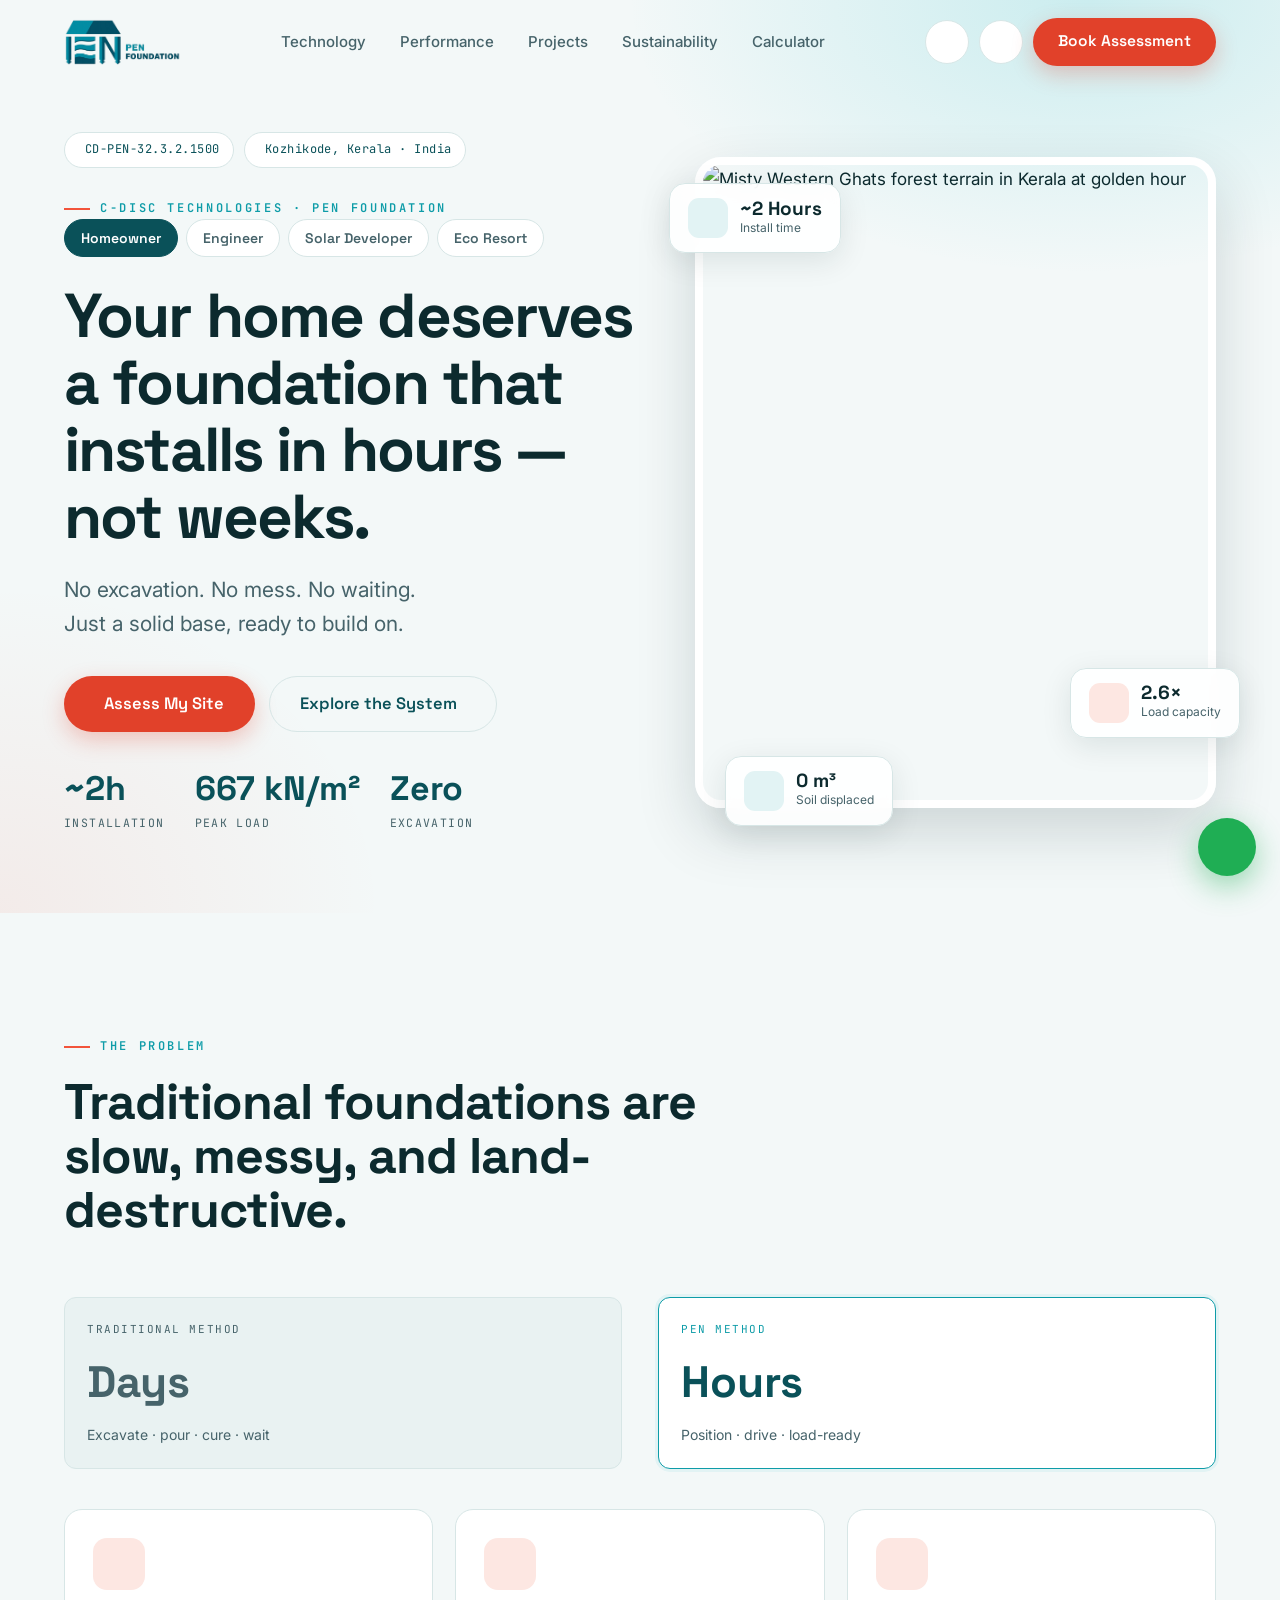
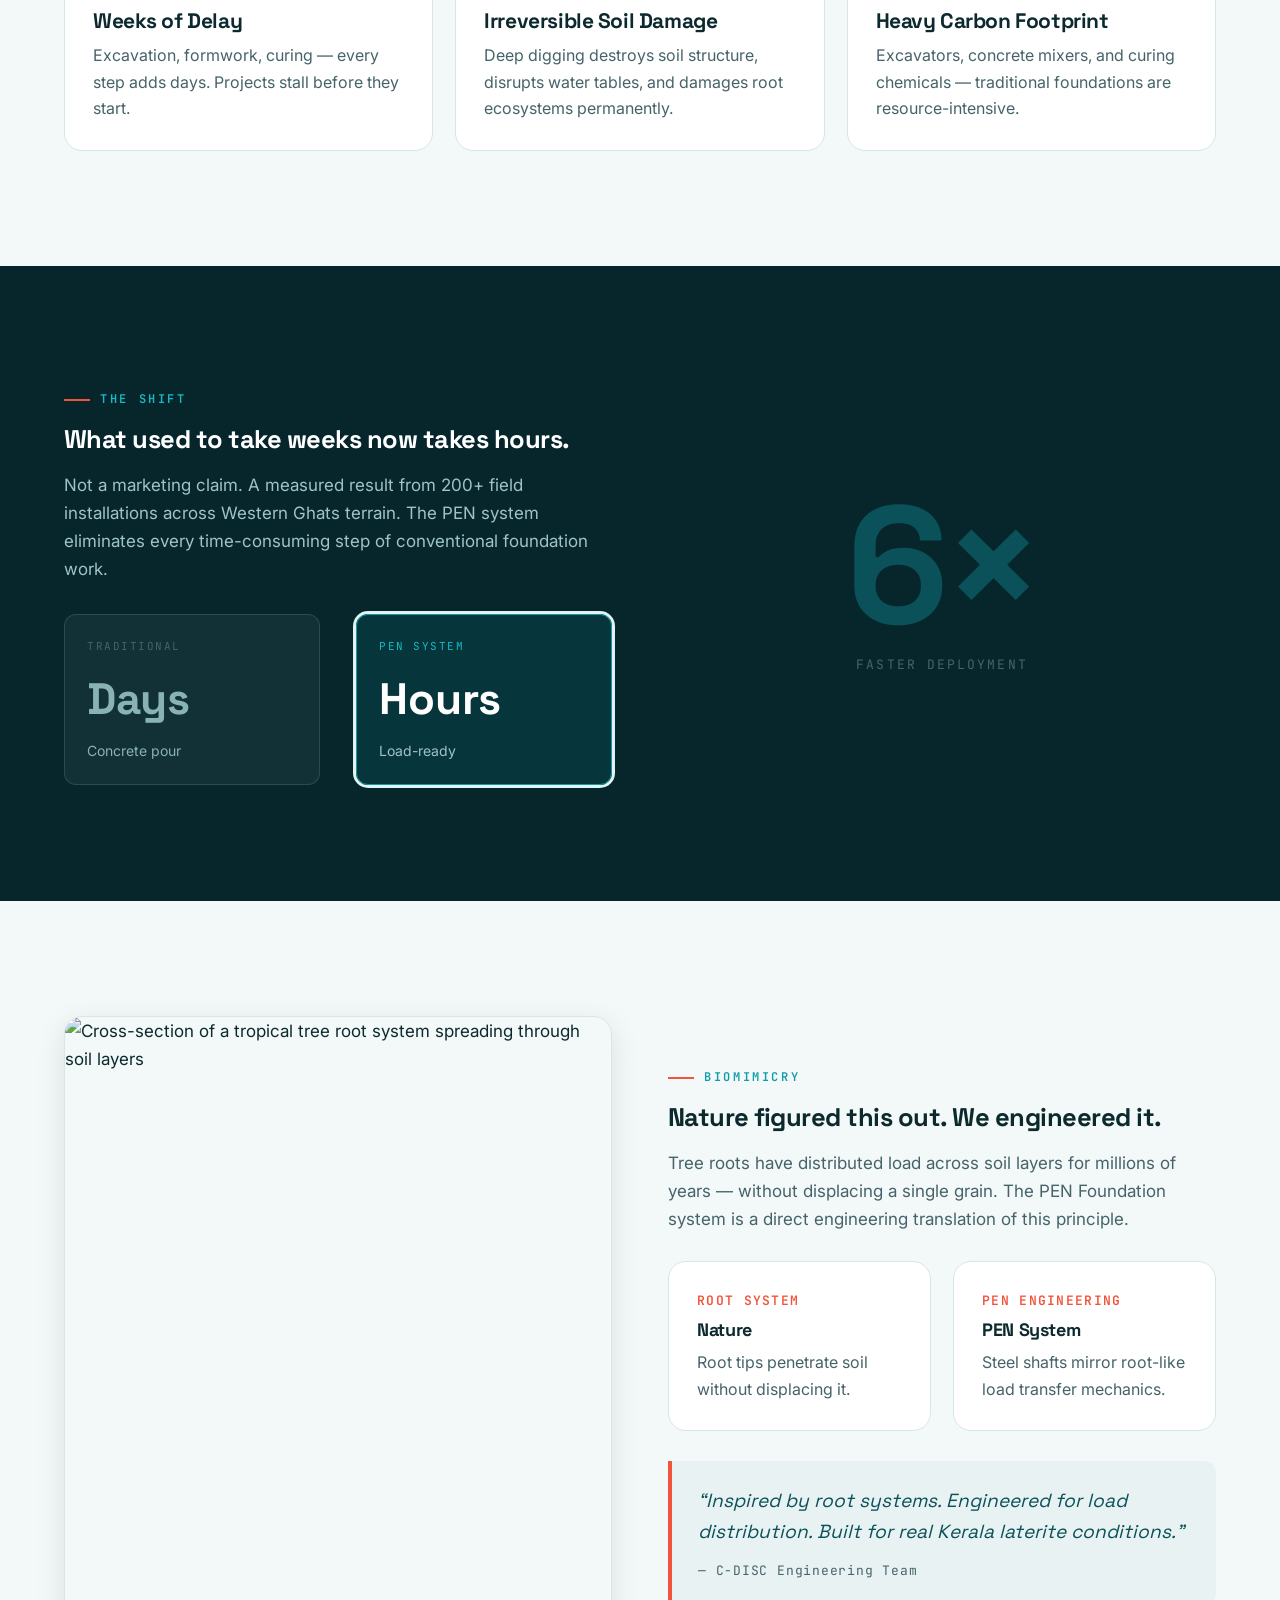
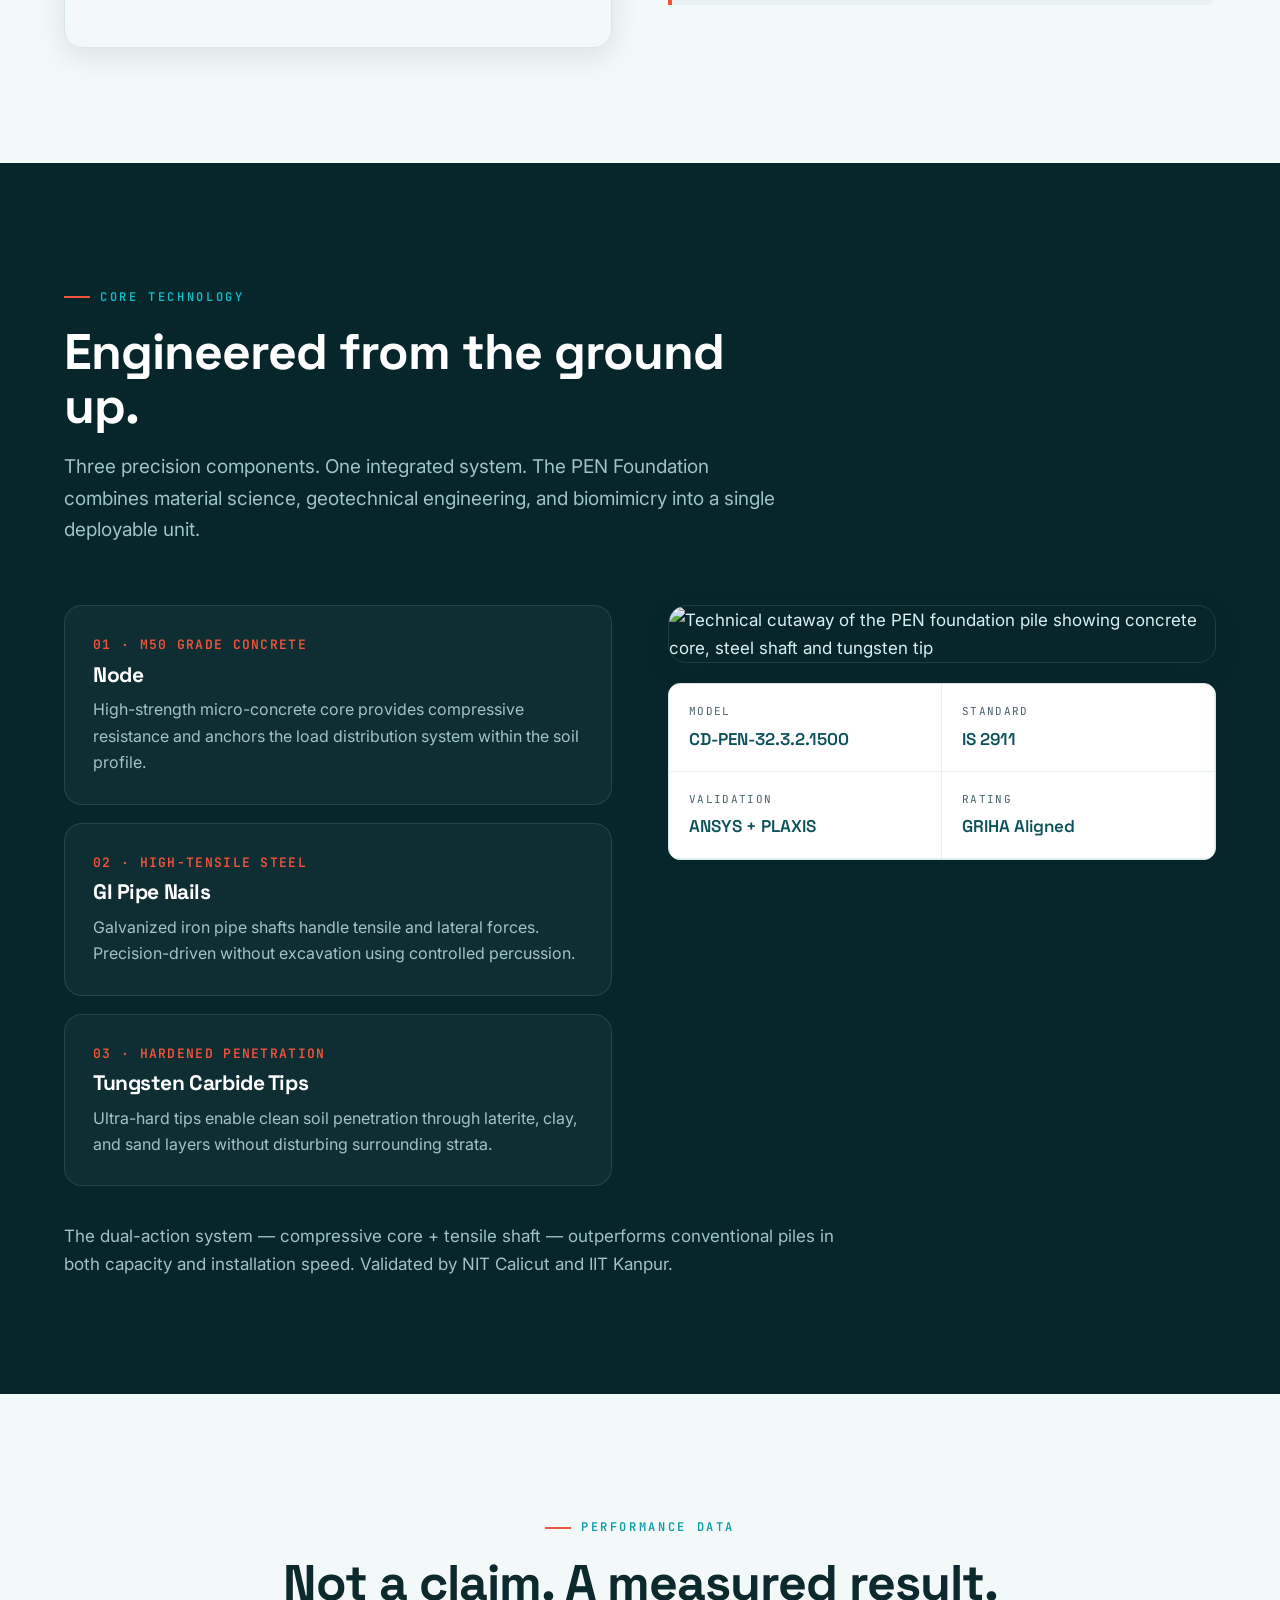
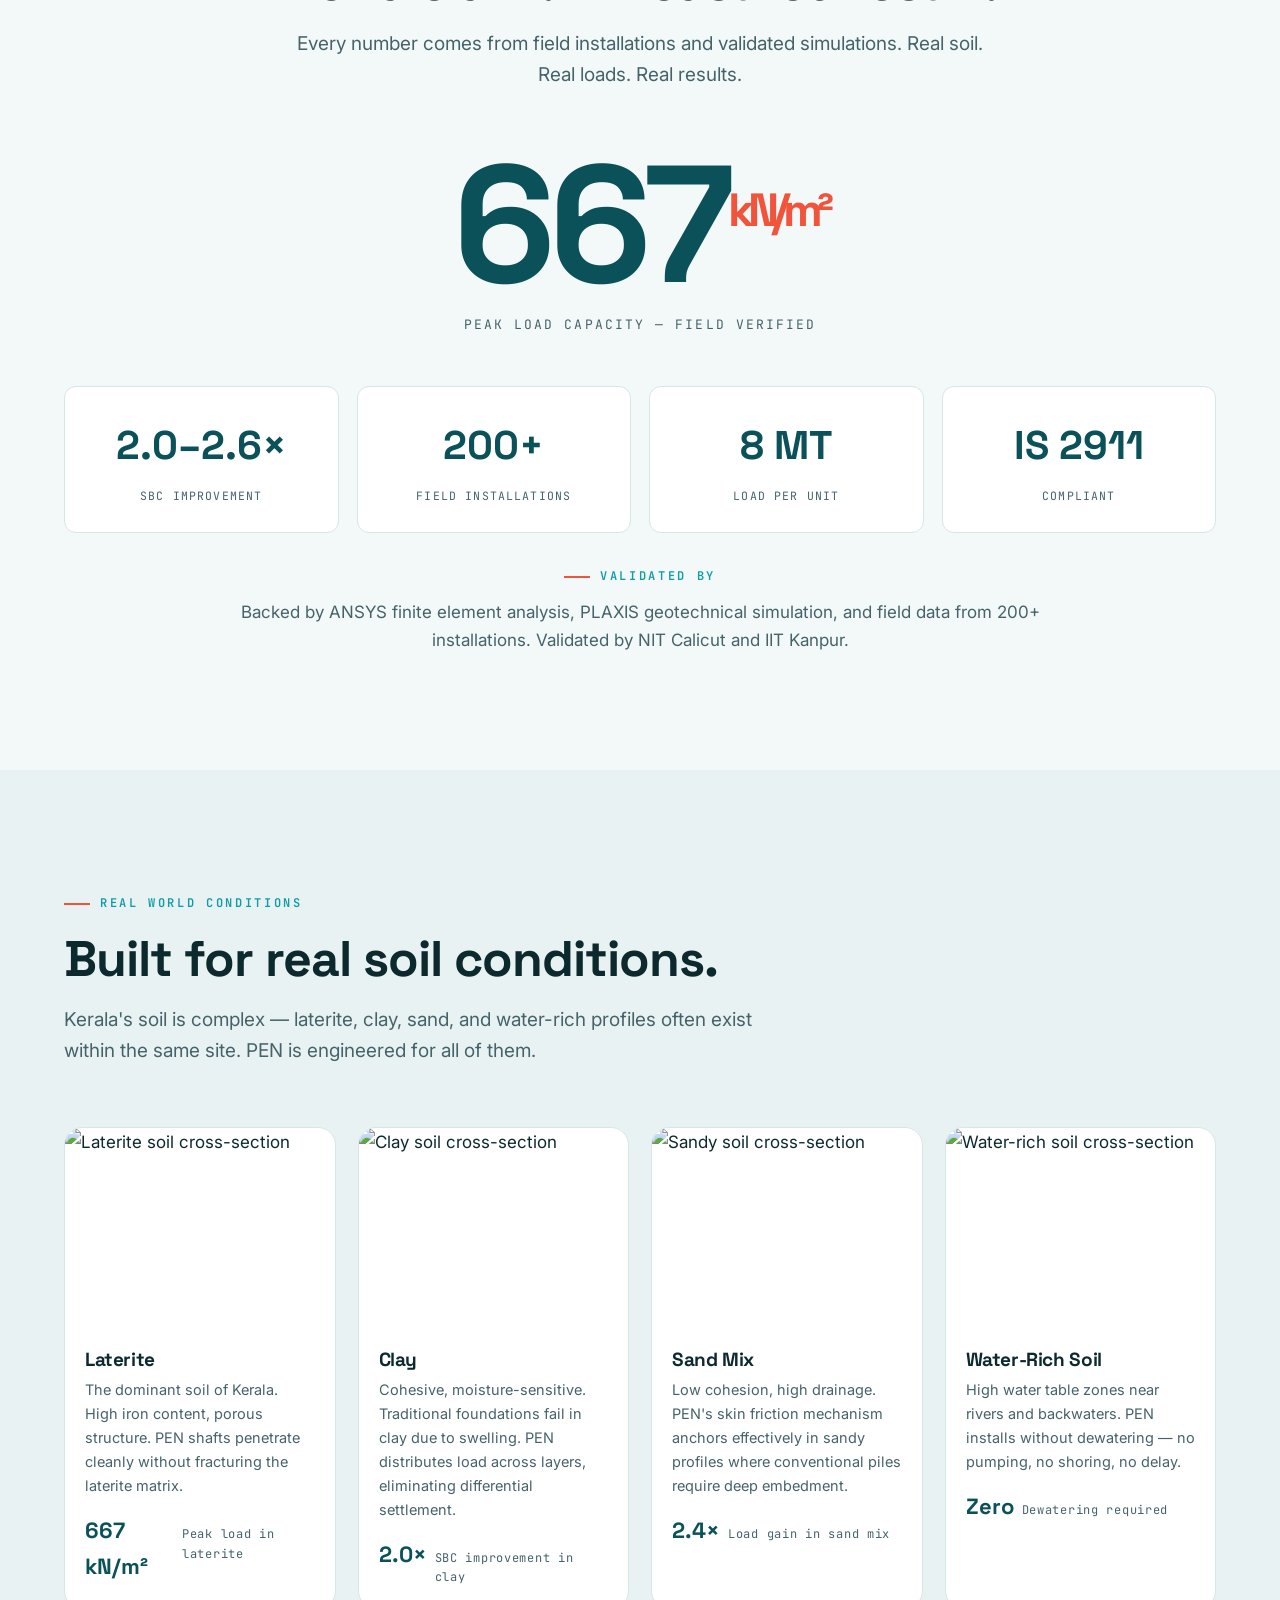
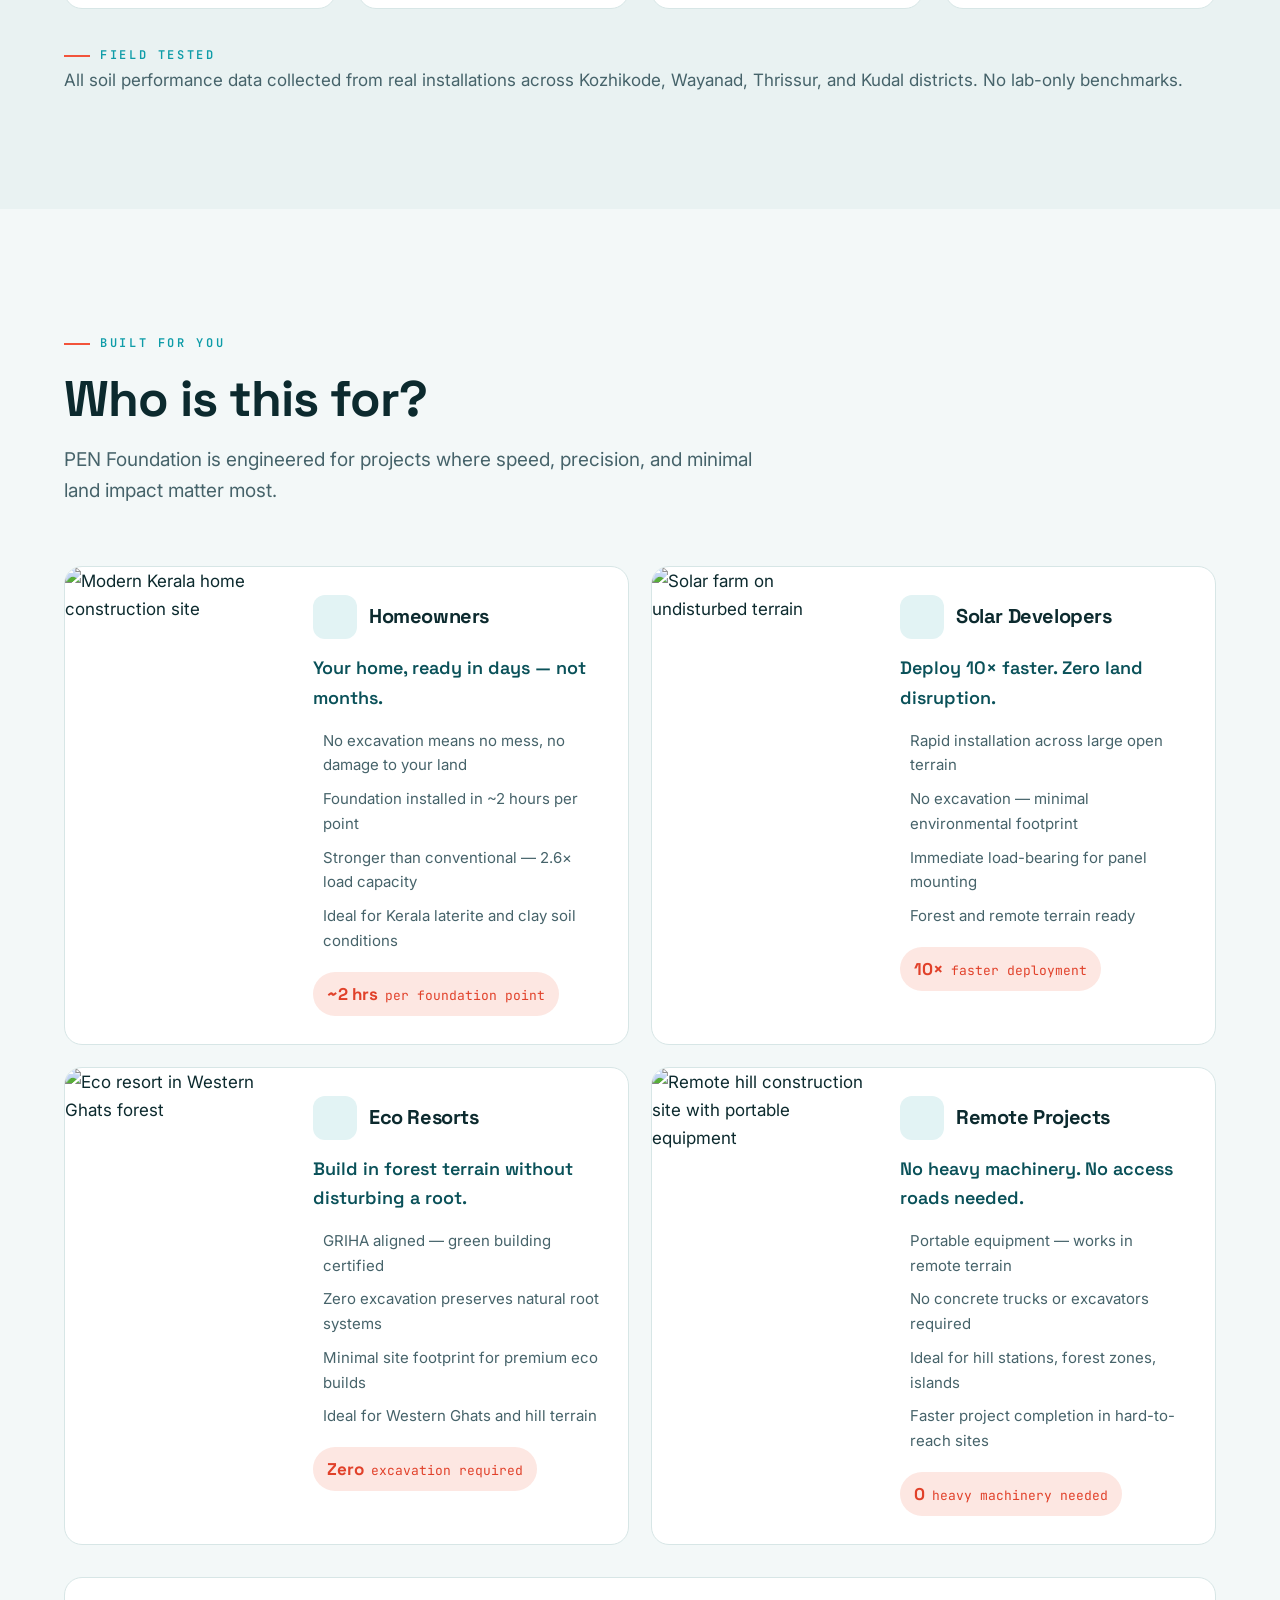
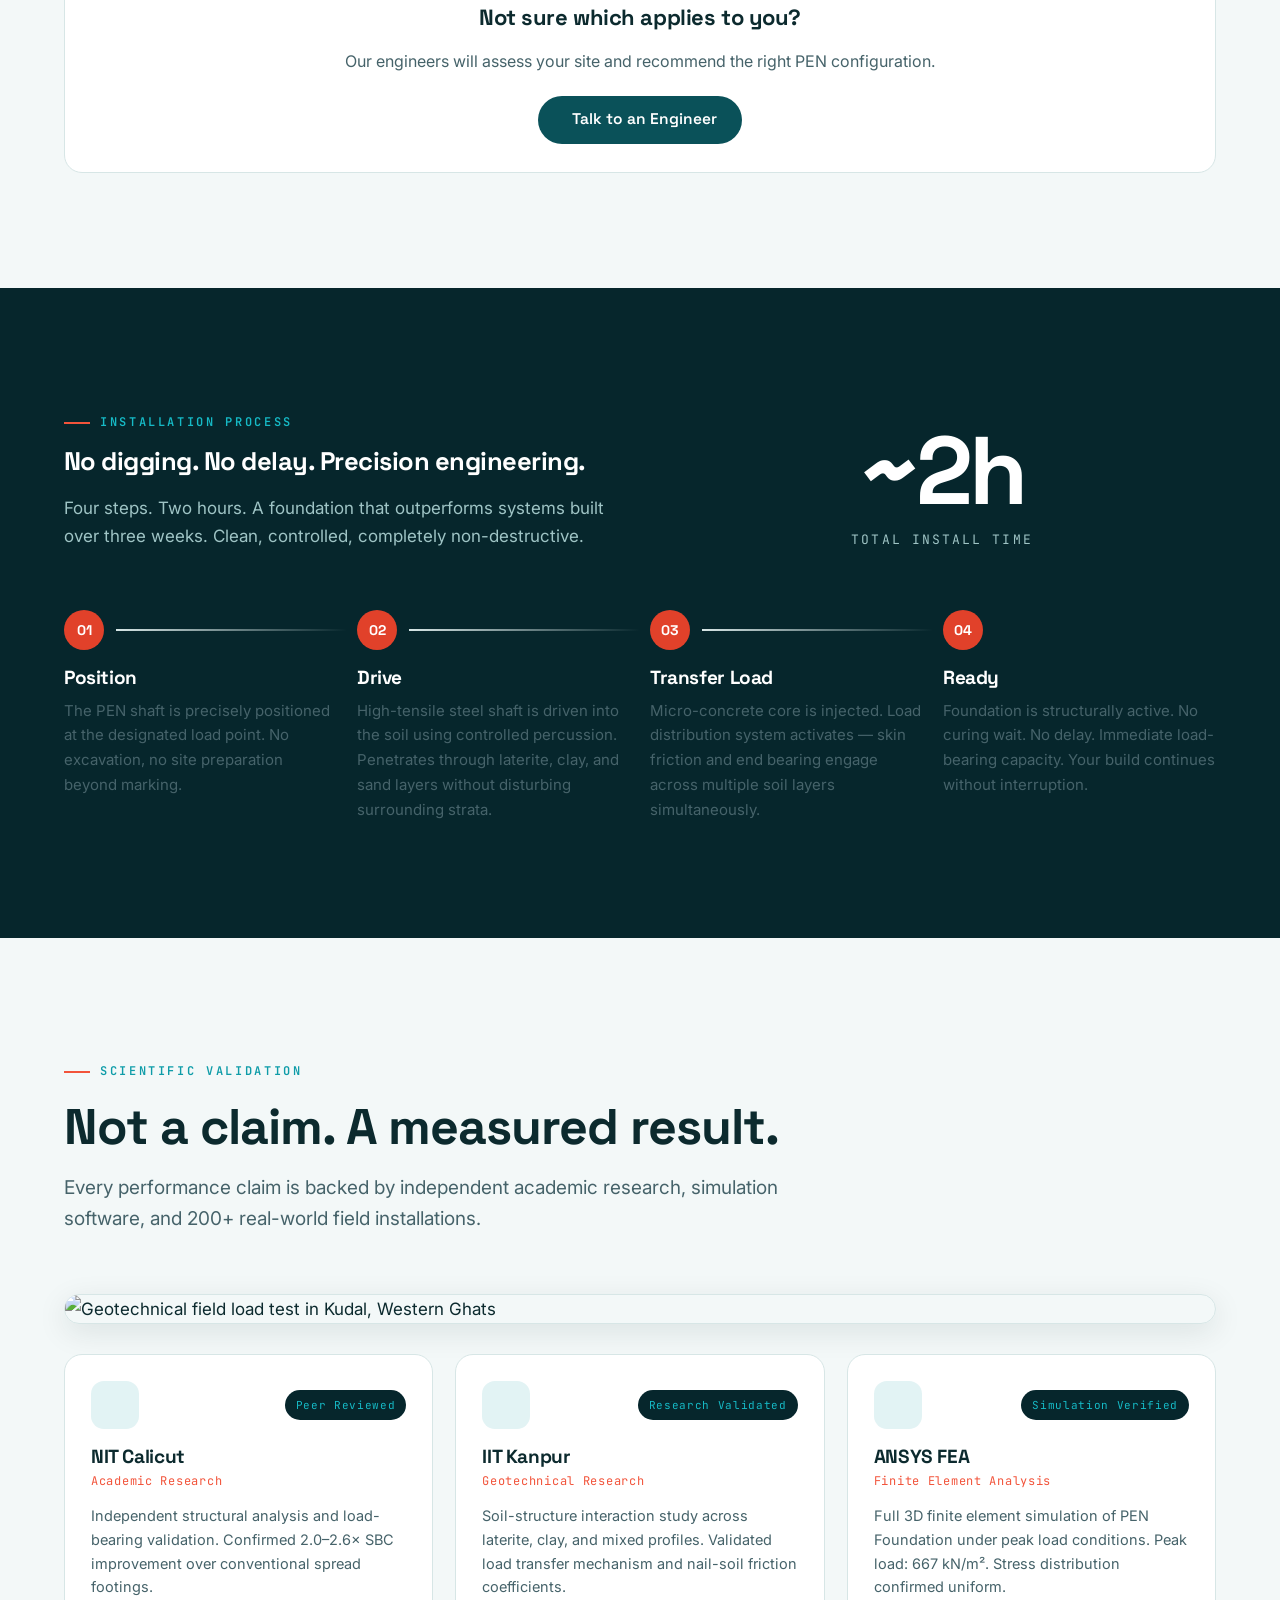
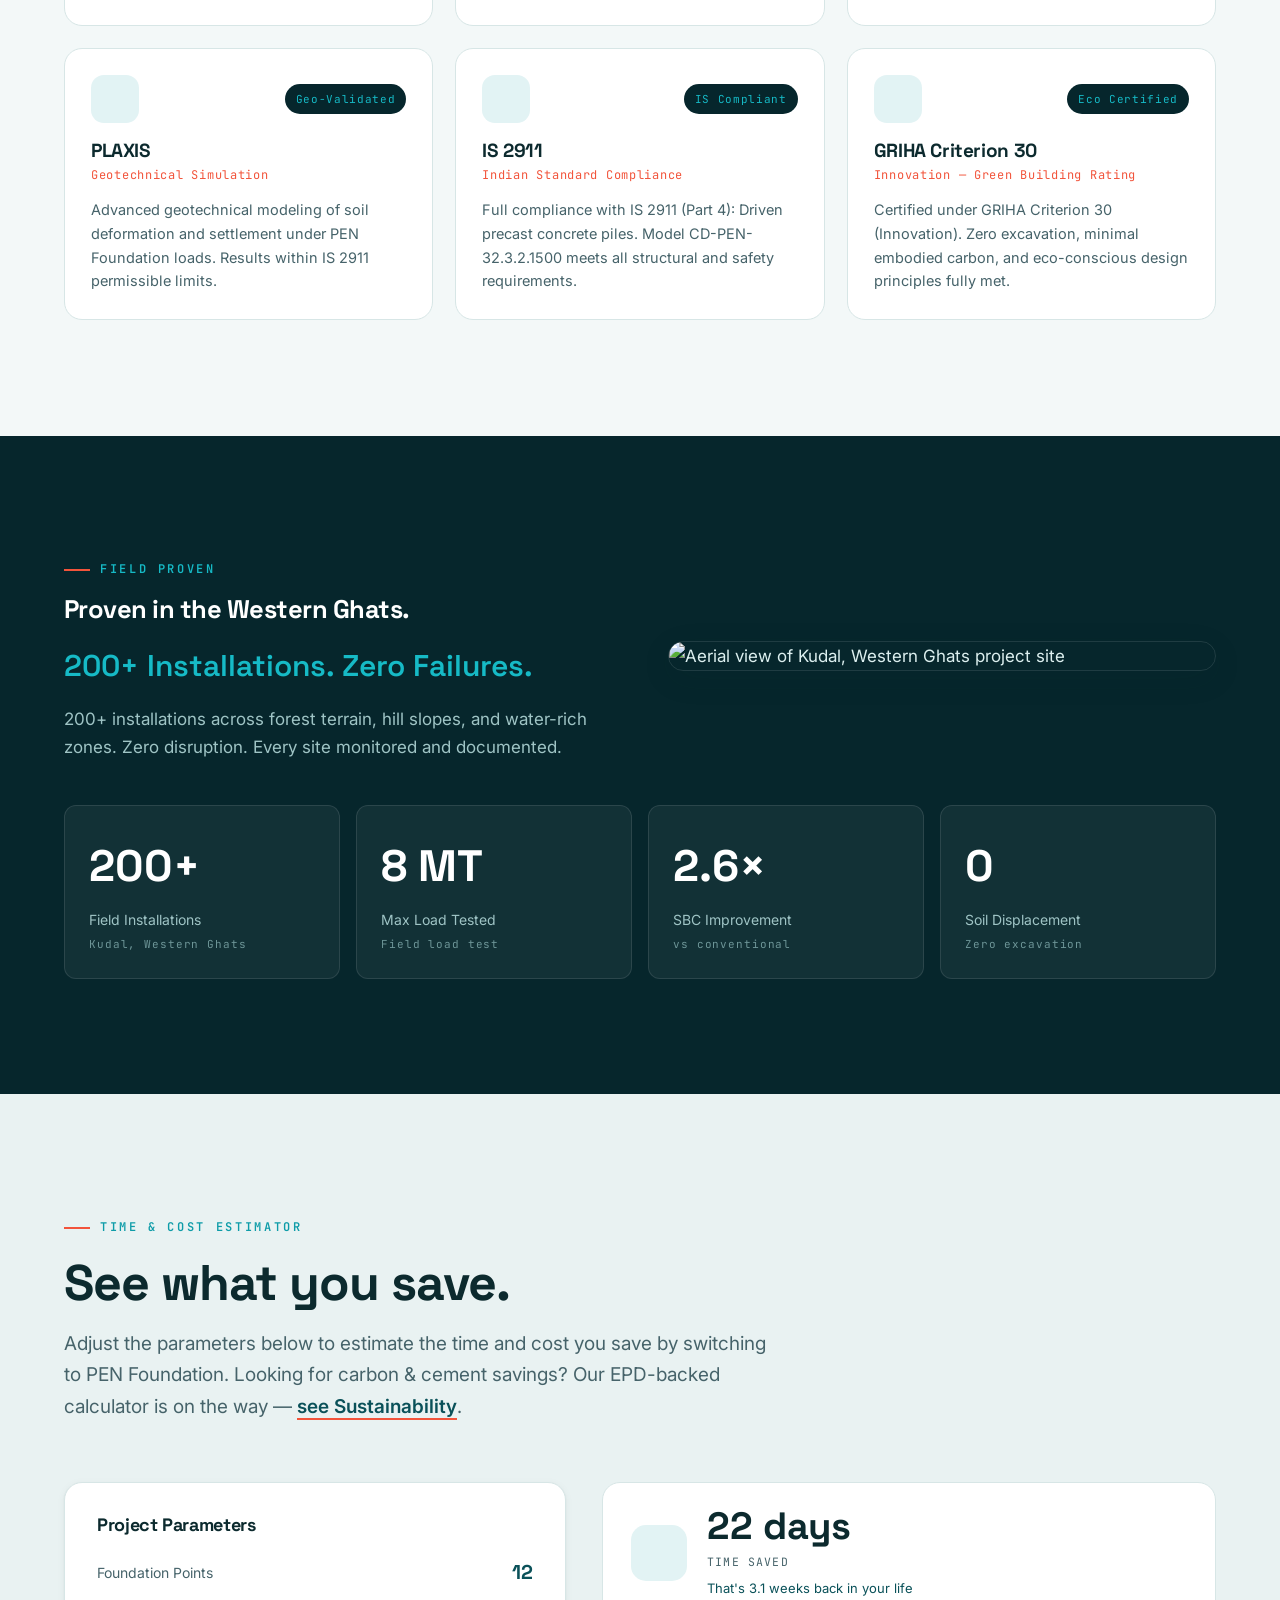
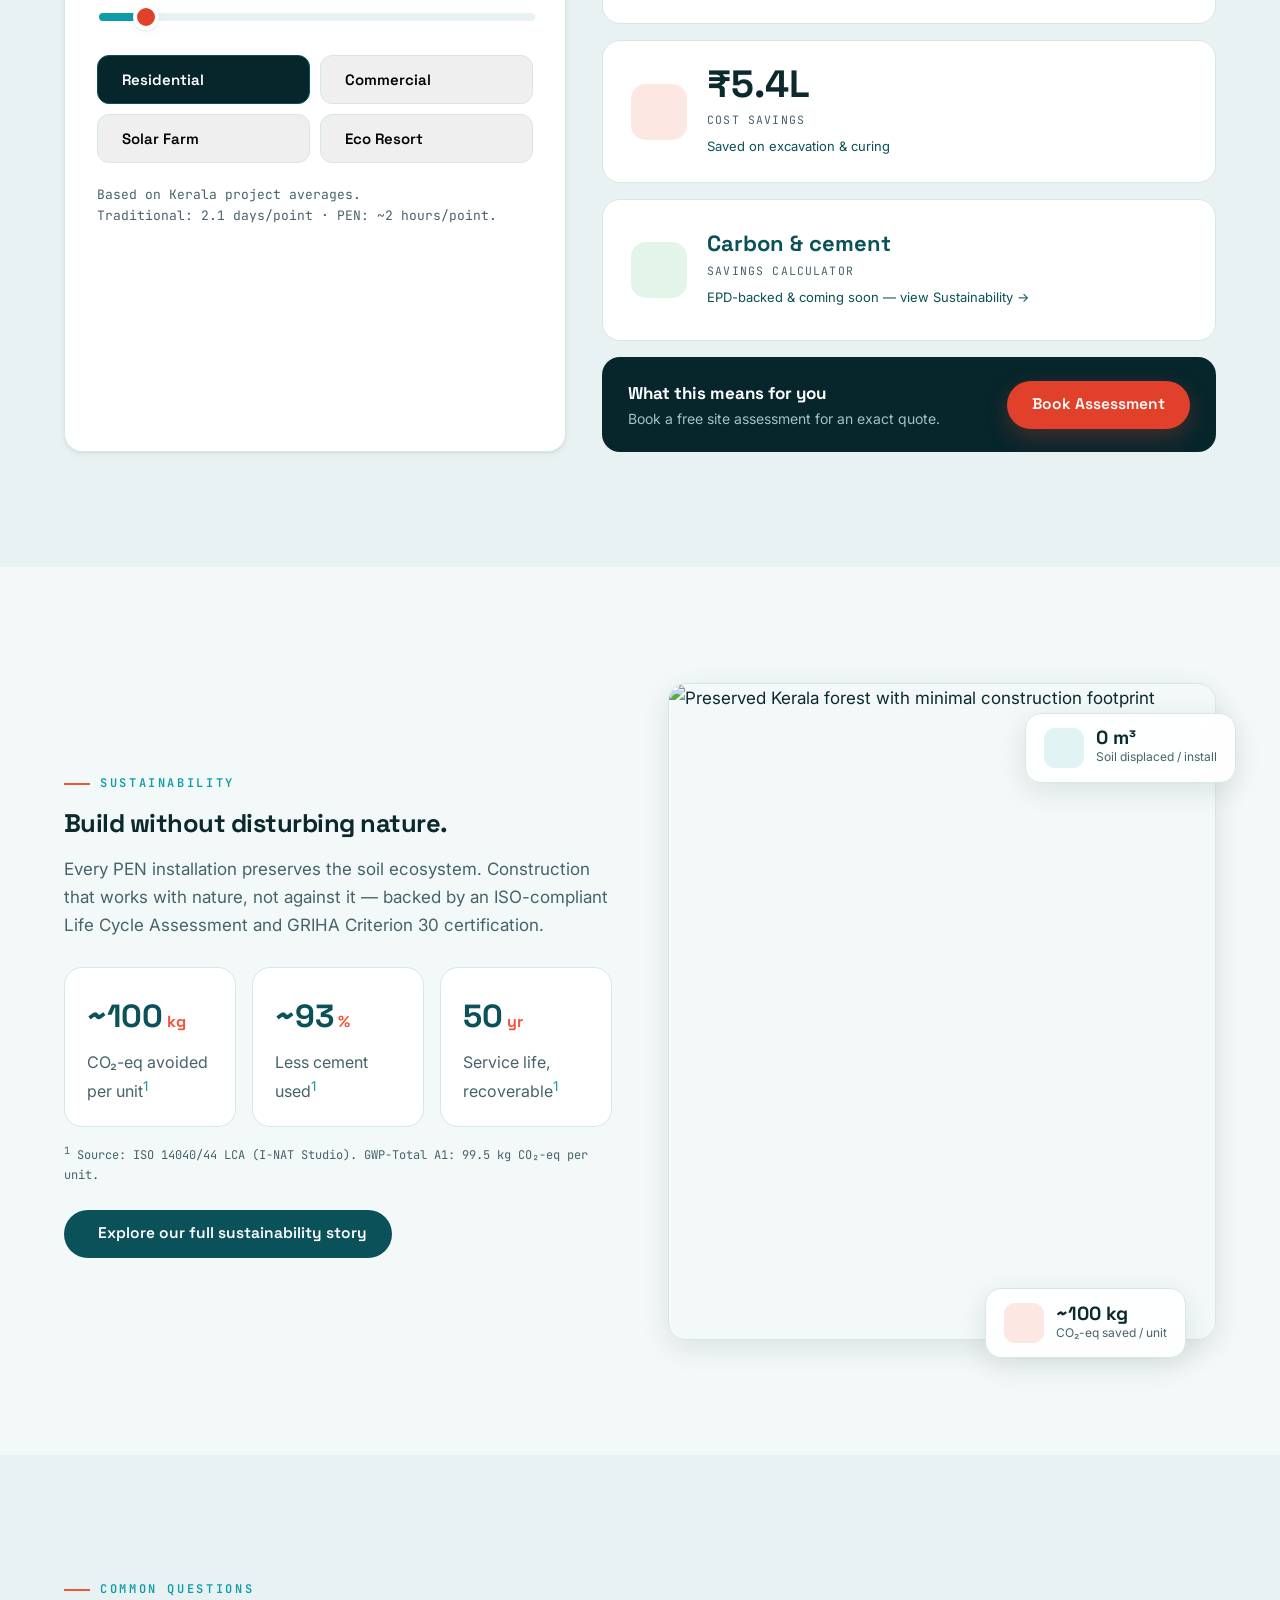
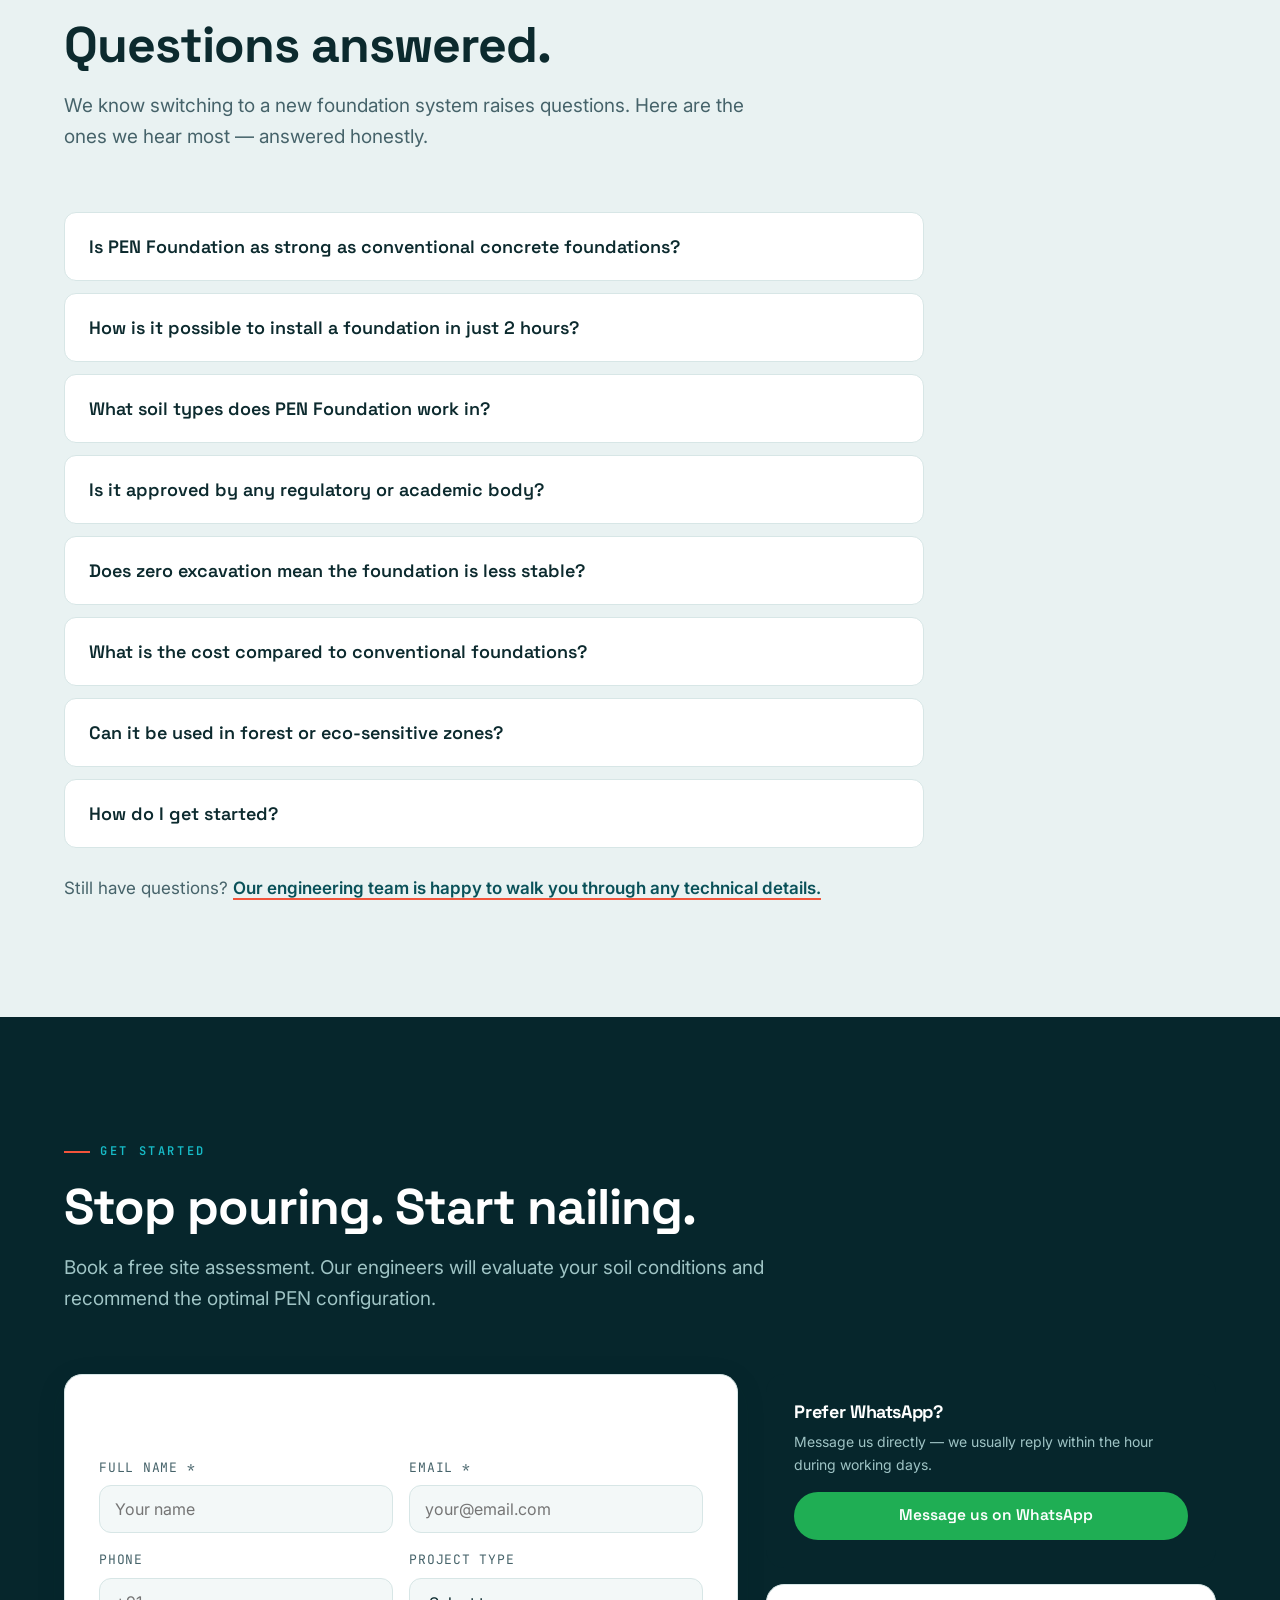
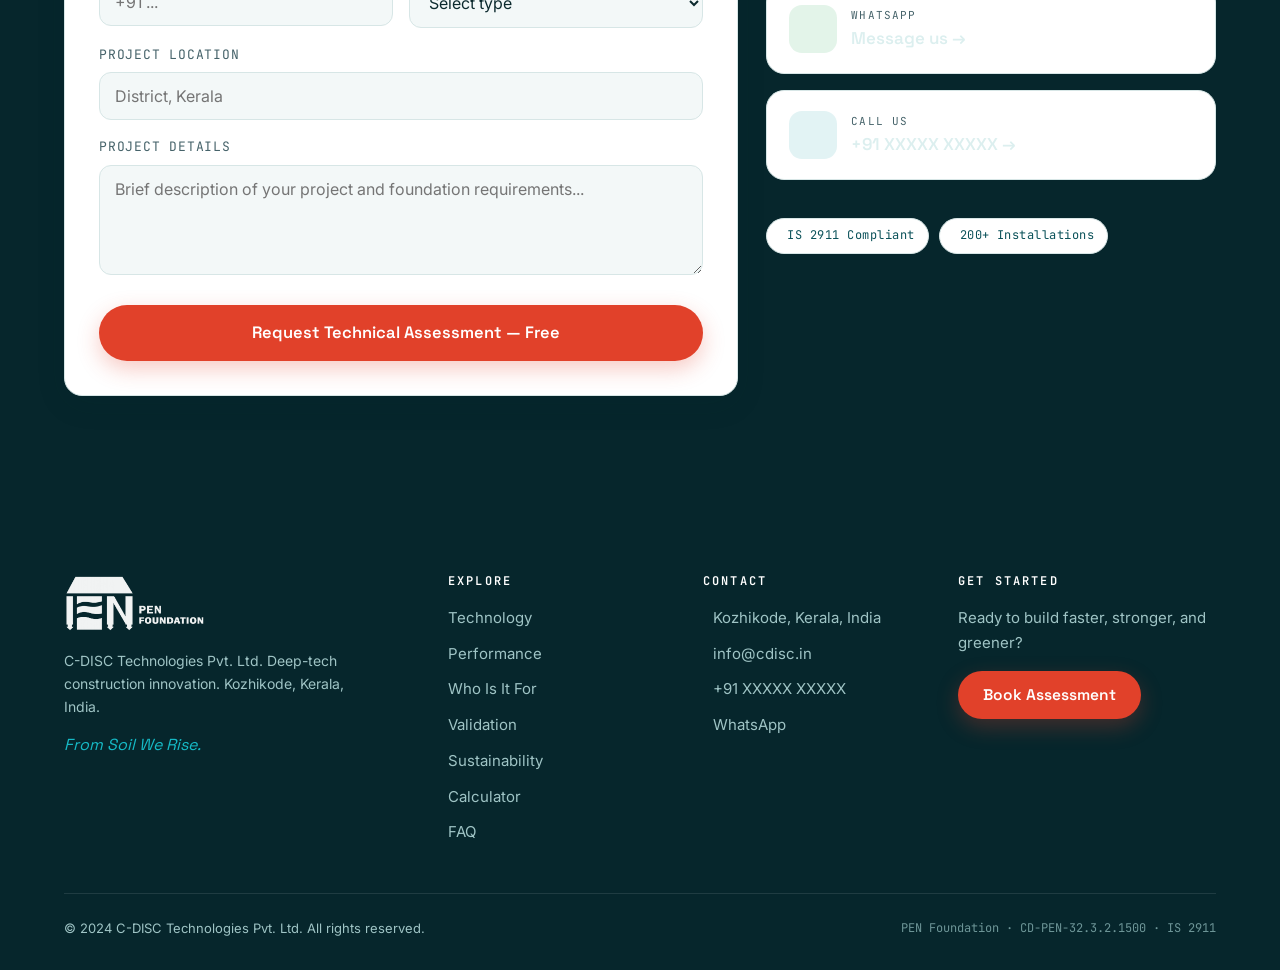
==== commit 6660b8d6: "sustainability page added" ====
--- a/index.html
+++ b/index.html
@@ -31,6 +31,7 @@
         <a href="#technology">Technology</a>
         <a href="#performance">Performance</a>
         <a href="#proof">Projects</a>
+        <a href="sustainability.html">Sustainability</a>
         <a href="#calculator">Calculator</a>
       </nav>
       <div class="nav-cta">
@@ -52,6 +53,7 @@
       <a href="#technology" data-close>Technology</a>
       <a href="#performance" data-close>Performance</a>
       <a href="#proof" data-close>Projects</a>
+      <a href="sustainability.html">Sustainability</a>
       <a href="#calculator" data-close>Calculator</a>
       <a href="#faq" data-close>FAQ</a>
     </nav>
@@ -376,7 +378,7 @@
         <div class="valcard reveal"><div class="top"><span class="ico"><i class="ri-cpu-line"></i></span><span class="badge">Simulation Verified</span></div><h3>ANSYS FEA</h3><div class="ttype">Finite Element Analysis</div><p>Full 3D finite element simulation of PEN Foundation under peak load conditions. Peak load: 667 kN/m². Stress distribution confirmed uniform.</p></div>
         <div class="valcard reveal"><div class="top"><span class="ico"><i class="ri-bar-chart-grouped-line"></i></span><span class="badge">Geo-Validated</span></div><h3>PLAXIS</h3><div class="ttype">Geotechnical Simulation</div><p>Advanced geotechnical modeling of soil deformation and settlement under PEN Foundation loads. Results within IS 2911 permissible limits.</p></div>
         <div class="valcard reveal"><div class="top"><span class="ico"><i class="ri-shield-check-line"></i></span><span class="badge">IS Compliant</span></div><h3>IS 2911</h3><div class="ttype">Indian Standard Compliance</div><p>Full compliance with IS 2911 (Part 4): Driven precast concrete piles. Model CD-PEN-32.3.2.1500 meets all structural and safety requirements.</p></div>
-        <div class="valcard reveal"><div class="top"><span class="ico"><i class="ri-leaf-line"></i></span><span class="badge">Eco Certified</span></div><h3>GRIHA</h3><div class="ttype">Green Building Rating</div><p>GRIHA aligned for green building certification. Zero excavation, minimal carbon footprint, and eco-conscious design principles fully met.</p></div>
+        <div class="valcard reveal"><div class="top"><span class="ico"><i class="ri-leaf-line"></i></span><span class="badge">Eco Certified</span></div><h3>GRIHA Criterion 30</h3><div class="ttype">Innovation — Green Building Rating</div><p>Certified under GRIHA Criterion 30 (Innovation). Zero excavation, minimal embodied carbon, and eco-conscious design principles fully met.</p></div>
       </div>
     </div>
   </section>
@@ -408,9 +410,9 @@
   <section class="section" id="calculator" style="background:var(--bg-alt)">
     <div class="wrap">
       <div class="section-head reveal">
-        <div class="eyebrow">Savings Calculator</div>
+        <div class="eyebrow">Time &amp; Cost Estimator</div>
         <h2>See what you save.</h2>
-        <p>Adjust the parameters below to see your estimated time, cost, and carbon savings when switching to PEN Foundation.</p>
+        <p>Adjust the parameters below to estimate the time and cost you save by switching to PEN Foundation. Looking for carbon &amp; cement savings? Our EPD-backed calculator is on the way — <a href="sustainability.html#carbon-calculator" style="color:var(--teal-dark);font-weight:600;border-bottom:2px solid var(--coral)">see Sustainability</a>.</p>
       </div>
 
       <div class="calc">
@@ -430,7 +432,7 @@
         <div class="calc-results">
           <div class="result r1 reveal"><div class="ico"><i class="ri-time-line"></i></div><div><div class="n"><span id="rDays">25</span> days</div><div class="l">Time Saved</div><div class="emo" id="rWeeks">That's 3.5 weeks back in your life</div></div></div>
           <div class="result r2 reveal"><div class="ico"><i class="ri-money-rupee-circle-line"></i></div><div><div class="n">₹<span id="rCost">5.4</span>L</div><div class="l">Cost Savings</div><div class="emo">Saved on excavation &amp; curing</div></div></div>
-          <div class="result r3 reveal"><div class="ico"><i class="ri-cloud-line"></i></div><div><div class="n"><span id="rCO2">780</span> kg</div><div class="l">CO₂ Reduced</div><div class="emo">Cleaner build, greener future</div></div></div>
+          <a class="result r3 reveal" href="sustainability.html#carbon-calculator" style="text-decoration:none"><div class="ico"><i class="ri-leaf-line"></i></div><div><div class="n" style="font-size:22px;color:var(--teal-dark)">Carbon &amp; cement</div><div class="l">Savings Calculator</div><div class="emo">EPD-backed &amp; coming soon — view Sustainability →</div></div></a>
           <div class="calc-cta reveal"><div><b>What this means for you</b><p>Book a free site assessment for an exact quote.</p></div><a href="#cta" class="btn btn-primary">Book Assessment</a></div>
         </div>
       </div>
@@ -443,20 +445,21 @@
       <div class="reveal">
         <div class="eyebrow">Sustainability</div>
         <h2 style="margin-top:16px">Build without disturbing nature.</h2>
-        <p class="lead" style="margin-top:18px">Every PEN installation preserves the soil ecosystem. Construction that works with nature, not against it — from Kerala's forests to its coastal zones.</p>
-        <div class="grid cols-2" style="margin-top:28px">
-          <div class="card"><div class="ico"><i class="ri-prohibited-line"></i></div><h3 style="font-size:18px">Zero Excavation</h3><p>No soil displacement. No disruption to root systems, water tables, or soil microbiomes.</p></div>
-          <div class="card"><div class="ico"><i class="ri-drop-line"></i></div><h3 style="font-size:18px">Water-Friendly</h3><p>No dewatering required. No chemical contamination. Safe near rivers, backwaters, and wetlands.</p></div>
-          <div class="card"><div class="ico"><i class="ri-cloud-line"></i></div><h3 style="font-size:18px">Minimal Carbon</h3><p>No heavy excavators. No concrete mixers. Dramatically lower embodied carbon per foundation point.</p></div>
-          <div class="card"><div class="ico"><i class="ri-leaf-line"></i></div><h3 style="font-size:18px">GRIHA Aligned</h3><p>Meets Green Rating for Integrated Habitat Assessment criteria. Ready for green building certification.</p></div>
-        </div>
+        <p class="lead" style="margin-top:18px">Every PEN installation preserves the soil ecosystem. Construction that works with nature, not against it — backed by an ISO-compliant Life Cycle Assessment and GRIHA Criterion 30 certification.</p>
+        <div class="grid cols-3" style="margin-top:28px;gap:16px">
+          <div class="card" style="padding:22px"><div class="n" style="font-family:var(--font-head);font-size:32px;font-weight:700;color:var(--teal-dark)">~100<small style="font-size:.5em;color:var(--coral)"> kg</small></div><p style="margin-top:6px">CO₂-eq avoided per unit<sup style="color:var(--teal)">1</sup></p></div>
+          <div class="card" style="padding:22px"><div class="n" style="font-family:var(--font-head);font-size:32px;font-weight:700;color:var(--teal-dark)">~93<small style="font-size:.5em;color:var(--coral)"> %</small></div><p style="margin-top:6px">Less cement used<sup style="color:var(--teal)">1</sup></p></div>
+          <div class="card" style="padding:22px"><div class="n" style="font-family:var(--font-head);font-size:32px;font-weight:700;color:var(--teal-dark)">50<small style="font-size:.5em;color:var(--coral)"> yr</small></div><p style="margin-top:6px">Service life, recoverable<sup style="color:var(--teal)">1</sup></p></div>
+        </div>
+        <p style="margin-top:16px;font-family:var(--font-mono);font-size:12px;color:var(--ink-soft)"><sup>1</sup> Source: ISO 14040/44 LCA (I-NAT Studio). GWP-Total A1: 99.5 kg CO₂-eq per unit.</p>
+        <a href="sustainability.html" class="btn btn-dark" style="margin-top:24px"><i class="ri-leaf-line"></i> Explore our full sustainability story</a>
       </div>
       <div class="reveal" style="position:relative">
         <div class="media-frame" data-parallax style="aspect-ratio:5/6">
           <img src="https://readdy.ai/api/search-image?query=lush%20green%20tropical%20forest%20Kerala%20Western%20Ghats%2C%20sustainable%20eco%20construction%20minimal%20footprint%2C%20morning%20mist%20golden%20light%2C%20aerial%20view%2C%20nature%20preservation%2C%20zero%20disruption%2C%20no%20text%2C%20cinematic%20photography&width=500&height=560&seq=sustain-forest-v2&orientation=portrait" alt="Preserved Kerala forest with minimal construction footprint" loading="lazy">
         </div>
         <div class="float-card fc-1" style="left:auto;right:-20px;top:30px"><div class="ico"><i class="ri-landscape-line"></i></div><div><div class="n">0 m³</div><div class="l">Soil displaced / install</div></div></div>
-        <div class="float-card fc-3" style="left:auto;right:30px;bottom:-18px"><div class="ico coral"><i class="ri-cloud-line"></i></div><div><div class="n">~65 kg</div><div class="l">CO₂ saved / point</div></div></div>
+        <div class="float-card fc-3" style="left:auto;right:30px;bottom:-18px"><div class="ico coral"><i class="ri-leaf-line"></i></div><div><div class="n">~100 kg</div><div class="l">CO₂-eq saved / unit</div></div></div>
       </div>
     </div>
   </section>
@@ -544,6 +547,7 @@
             <li><a href="#performance">Performance</a></li>
             <li><a href="#who-for">Who Is It For</a></li>
             <li><a href="#validation">Validation</a></li>
+            <li><a href="sustainability.html">Sustainability</a></li>
             <li><a href="#calculator">Calculator</a></li>
             <li><a href="#faq">FAQ</a></li>
           </ul>
--- a/styles.css
+++ b/styles.css
@@ -479,3 +479,137 @@
   .reveal { opacity: 1 !important; transform: none !important; }
   * { animation-duration: .001ms !important; transition-duration: .08s !important; }
 }
+
+/* =========================================================
+   SUSTAINABILITY PAGE
+   ========================================================= */
+
+/* page hero */
+.subhero { position: relative; padding-top: 140px; padding-bottom: 70px; overflow: hidden; }
+.subhero::before {
+  content:""; position:absolute; inset:0; z-index:-2;
+  background: radial-gradient(55% 60% at 80% -10%, rgba(22,186,198,.18), transparent 60%),
+              radial-gradient(50% 60% at -5% 110%, rgba(31,174,84,.10), transparent 60%), var(--bg);
+}
+.subhero h1 { font-size: clamp(34px, 5.2vw, 60px); letter-spacing:-.03em; max-width: 16ch; }
+.subhero .lead { margin-top: 22px; font-size: clamp(17px,1.7vw,20px); max-width: 56ch; }
+.breadcrumb { font-family: var(--font-mono); font-size: 12px; letter-spacing:.1em; color: var(--ink-soft); margin-bottom: 18px; text-transform: uppercase; }
+.breadcrumb a { color: var(--teal-dark); }
+.nav-links a.active { color: var(--teal-dark); background: var(--teal-soft); }
+
+/* live impact counter strip */
+.impact-strip { background: var(--teal-deep); color:#fff; border-radius: var(--radius); padding: 40px clamp(20px,4vw,48px); box-shadow: var(--shadow-lg); }
+.impact-head { display:flex; align-items:center; gap:10px; justify-content:center; margin-bottom: 28px; }
+.impact-live { display:inline-flex; align-items:center; gap:8px; font-family:var(--font-mono); font-size:12px; letter-spacing:.14em; text-transform:uppercase; color:var(--teal-bright); }
+.impact-live .dot { width:9px; height:9px; border-radius:50%; background:#2ED573; box-shadow:0 0 0 0 rgba(46,213,115,.6); animation: pulse 2s infinite; }
+@keyframes pulse { 0%{box-shadow:0 0 0 0 rgba(46,213,115,.5)} 70%{box-shadow:0 0 0 12px rgba(46,213,115,0)} 100%{box-shadow:0 0 0 0 rgba(46,213,115,0)} }
+.impact-grid { display:grid; grid-template-columns: repeat(3,1fr); gap: 24px; text-align:center; }
+.impact-grid .n { font-family:var(--font-head); font-size: clamp(34px,5vw,58px); font-weight:700; line-height:1; }
+.impact-grid .n small { color: var(--teal-bright); font-size:.5em; }
+.impact-grid .l { font-family:var(--font-mono); font-size:12px; letter-spacing:.1em; text-transform:uppercase; color:#9FC4C5; margin-top: 12px; }
+.impact-grid .item { position: relative; }
+.impact-grid .item + .item::before { content:""; position:absolute; left:-12px; top:10%; height:80%; width:1px; background:rgba(255,255,255,.12); }
+.impact-foot { text-align:center; margin-top: 26px; font-family:var(--font-mono); font-size:11.5px; color:#6E9698; }
+
+/* our numbers metrics */
+.metric { background: var(--surface); border:1px solid var(--line); border-radius: var(--radius); padding: 30px; transition: transform .3s var(--ease), box-shadow .3s var(--ease); }
+.metric:hover { transform: translateY(-5px); box-shadow: var(--shadow); }
+.metric .ico { width:48px;height:48px;border-radius:13px;background:var(--teal-soft);color:var(--teal-dark);display:grid;place-items:center;font-size:23px;margin-bottom:18px; }
+.metric .n { font-family:var(--font-head); font-size: clamp(38px,5vw,52px); font-weight:700; color: var(--teal-dark); line-height:1; }
+.metric .n small { color: var(--coral); font-size:.45em; }
+.metric h3 { font-size: 18px; margin-top: 12px; }
+.metric p { color: var(--ink-soft); font-size: 14.5px; margin-top: 8px; }
+.cite { font-family: var(--font-mono); font-size: 11px; color: var(--ink-soft); margin-top: 14px; padding-top: 12px; border-top: 1px dashed var(--line); }
+.cite.warn { color: var(--coral-strong); }
+
+/* certifications timeline */
+.timeline { display:grid; gap: 0; position: relative; }
+.tl-item { display:grid; grid-template-columns: 56px 1fr; gap: 20px; padding-bottom: 28px; position: relative; }
+.tl-item:not(:last-child)::before { content:""; position:absolute; left:27px; top:50px; bottom:-6px; width:2px; background: var(--line); }
+.tl-dot { width:54px; height:54px; border-radius:50%; display:grid; place-items:center; font-size:24px; z-index:1; flex-shrink:0; }
+.tl-dot.done { background: var(--teal-deep); color: var(--teal-bright); }
+.tl-dot.progress { background: var(--coral-soft); color: var(--coral-strong); border:2px dashed var(--coral); }
+.tl-body { padding-top: 4px; }
+.tl-body .status { font-family:var(--font-mono); font-size:11px; letter-spacing:.1em; text-transform:uppercase; padding:4px 10px; border-radius:999px; display:inline-block; margin-bottom:8px; }
+.tl-body .status.done { background: var(--teal-soft); color: var(--teal-dark); }
+.tl-body .status.progress { background: var(--coral-soft); color: var(--coral-strong); }
+.tl-body h3 { font-size: 20px; }
+.tl-body p { color: var(--ink-soft); font-size: 15px; margin-top: 6px; }
+
+/* project map */
+.map-wrap { display:grid; grid-template-columns: 1.3fr .7fr; gap: 28px; align-items: stretch; }
+.map-stage { position: relative; background: var(--surface); border:1px solid var(--line); border-radius: var(--radius); overflow:hidden; min-height: 460px; box-shadow: var(--shadow-sm); }
+.map-stage svg { width:100%; height:100%; display:block; }
+.map-india { fill: var(--teal-soft); stroke: var(--teal); stroke-width:1.2; }
+.map-pin { cursor:pointer; }
+.map-pin circle.dot { fill: var(--coral-strong); stroke:#fff; stroke-width:3; transition: r .2s var(--ease); }
+.map-pin:hover circle.dot, .map-pin.active circle.dot { r: 13; }
+.map-pin circle.halo { fill: var(--coral); opacity:.18; }
+.map-toggle { position:absolute; top:16px; left:16px; display:inline-flex; background:var(--surface); border:1px solid var(--line); border-radius:999px; padding:5px; gap:4px; box-shadow:var(--shadow-sm); z-index:2; }
+.map-toggle button { border:none; background:none; cursor:pointer; font-family:var(--font-head); font-weight:600; font-size:13px; padding:8px 14px; border-radius:999px; color:var(--ink-soft); }
+.map-toggle button.active { background: var(--teal-dark); color:#fff; }
+.map-side { display:flex; flex-direction:column; gap: 12px; }
+.site-card { background: var(--surface); border:1px solid var(--line); border-radius: var(--radius-sm); padding: 18px 20px; cursor:pointer; transition: all .2s var(--ease); }
+.site-card:hover, .site-card.active { border-color: var(--teal); box-shadow: var(--shadow-sm); transform: translateX(3px); }
+.site-card .city { font-family:var(--font-head); font-weight:600; font-size:17px; display:flex; align-items:center; gap:8px; }
+.site-card .city i { color: var(--coral); }
+.site-card .meta { font-size:13.5px; color: var(--ink-soft); margin-top:6px; display:flex; gap:16px; }
+.site-card .meta b { color: var(--teal-dark); font-family:var(--font-head); }
+
+/* downloads hub */
+.doc { display:flex; align-items:center; gap: 18px; background: var(--surface); border:1px solid var(--line); border-radius: var(--radius); padding: 22px 24px; transition: all .25s var(--ease); }
+.doc:hover { border-color: var(--teal); box-shadow: var(--shadow-sm); transform: translateY(-3px); }
+.doc .ico { width:52px;height:52px;border-radius:13px;background:var(--teal-soft);color:var(--teal-dark);display:grid;place-items:center;font-size:25px;flex-shrink:0; }
+.doc .info { flex:1; }
+.doc h3 { font-size: 17px; }
+.doc .type { font-family:var(--font-mono); font-size:11.5px; letter-spacing:.08em; color: var(--ink-soft); text-transform:uppercase; margin-top:4px; }
+.doc .dl { font-size:22px; color: var(--teal-dark); }
+.doc.soon { opacity:.7; }
+.doc.soon .ico { background: var(--bg-alt); color: var(--ink-soft); }
+.doc .tag-soon { font-family:var(--font-mono); font-size:10.5px; letter-spacing:.08em; text-transform:uppercase; background: var(--coral-soft); color: var(--coral-strong); padding:4px 9px; border-radius:999px; }
+
+/* blog posts */
+.post { background: var(--surface); border:1px solid var(--line); border-radius: var(--radius); overflow:hidden; transition: all .3s var(--ease); display:flex; flex-direction:column; }
+.post:hover { transform: translateY(-6px); box-shadow: var(--shadow); }
+.post .pic { aspect-ratio: 16/9; overflow:hidden; }
+.post .pic img { width:100%; height:100%; object-fit:cover; transition: transform .6s var(--ease); }
+.post:hover .pic img { transform: scale(1.06); }
+.post .body { padding: 24px; display:flex; flex-direction:column; flex:1; }
+.post .cat { font-family:var(--font-mono); font-size:11px; letter-spacing:.1em; text-transform:uppercase; color: var(--coral); }
+.post h3 { font-size: 19px; margin-top: 10px; }
+.post p { color: var(--ink-soft); font-size: 14.5px; margin-top: 10px; flex:1; }
+.post .more { margin-top: 16px; font-family:var(--font-head); font-weight:600; font-size:14px; color: var(--teal-dark); display:inline-flex; align-items:center; gap:6px; }
+
+/* partners wall */
+.partners { display:grid; grid-template-columns: repeat(5,1fr); gap: 16px; }
+.logo-tile { background: var(--surface); border:1px solid var(--line); border-radius: var(--radius-sm); padding: 24px 16px; text-align:center; transition: all .25s var(--ease); }
+.logo-tile:hover { border-color: var(--teal); box-shadow: var(--shadow-sm); transform: translateY(-3px); }
+.logo-tile .mark { width:54px; height:54px; border-radius:14px; background: var(--teal-soft); color: var(--teal-dark); display:grid; place-items:center; font-size:26px; margin: 0 auto 14px; font-family:var(--font-head); font-weight:700; }
+.logo-tile .nm { font-family:var(--font-head); font-weight:600; font-size:15px; }
+.logo-tile .ctx { font-size:12px; color: var(--ink-soft); margin-top:6px; }
+
+/* coming-soon calculator */
+.soon-panel { background: var(--teal-deep); color:#fff; border-radius: var(--radius); padding: clamp(32px,5vw,56px); text-align:center; position: relative; overflow:hidden; }
+.soon-panel::before { content:""; position:absolute; inset:0; background: radial-gradient(50% 80% at 50% 0%, rgba(22,186,198,.22), transparent 70%); }
+.soon-panel > * { position: relative; }
+.soon-badge { display:inline-flex; align-items:center; gap:8px; font-family:var(--font-mono); font-size:12px; letter-spacing:.14em; text-transform:uppercase; color: var(--teal-bright); border:1px solid rgba(22,186,198,.35); padding:7px 14px; border-radius:999px; margin-bottom:22px; }
+.soon-panel h2 { color:#fff; font-size: clamp(26px,4vw,42px); }
+.soon-panel p { color:#9FC4C5; max-width: 54ch; margin: 16px auto 0; }
+.notify { display:flex; gap:10px; max-width: 460px; margin: 28px auto 0; }
+.notify input { flex:1; padding: 14px 16px; border-radius: 999px; border:1.5px solid rgba(255,255,255,.18); background: rgba(255,255,255,.06); color:#fff; font-size:15px; }
+.notify input::placeholder { color:#7FA6A8; }
+.notify input:focus { outline:none; border-color: var(--teal-bright); background: rgba(255,255,255,.1); }
+.notify-ok { display:none; margin-top:18px; color: var(--teal-bright); font-family:var(--font-head); font-weight:600; }
+.notify-ok.show { display:block; }
+
+@media (max-width: 1024px) {
+  .map-wrap { grid-template-columns: 1fr; }
+  .partners { grid-template-columns: repeat(3,1fr); }
+}
+@media (max-width: 860px) {
+  .impact-grid { grid-template-columns: 1fr; gap: 30px; }
+  .impact-grid .item + .item::before { display:none; }
+  .partners { grid-template-columns: repeat(2,1fr); }
+  .notify { flex-direction: column; }
+  .notify .btn { width:100%; }
+}
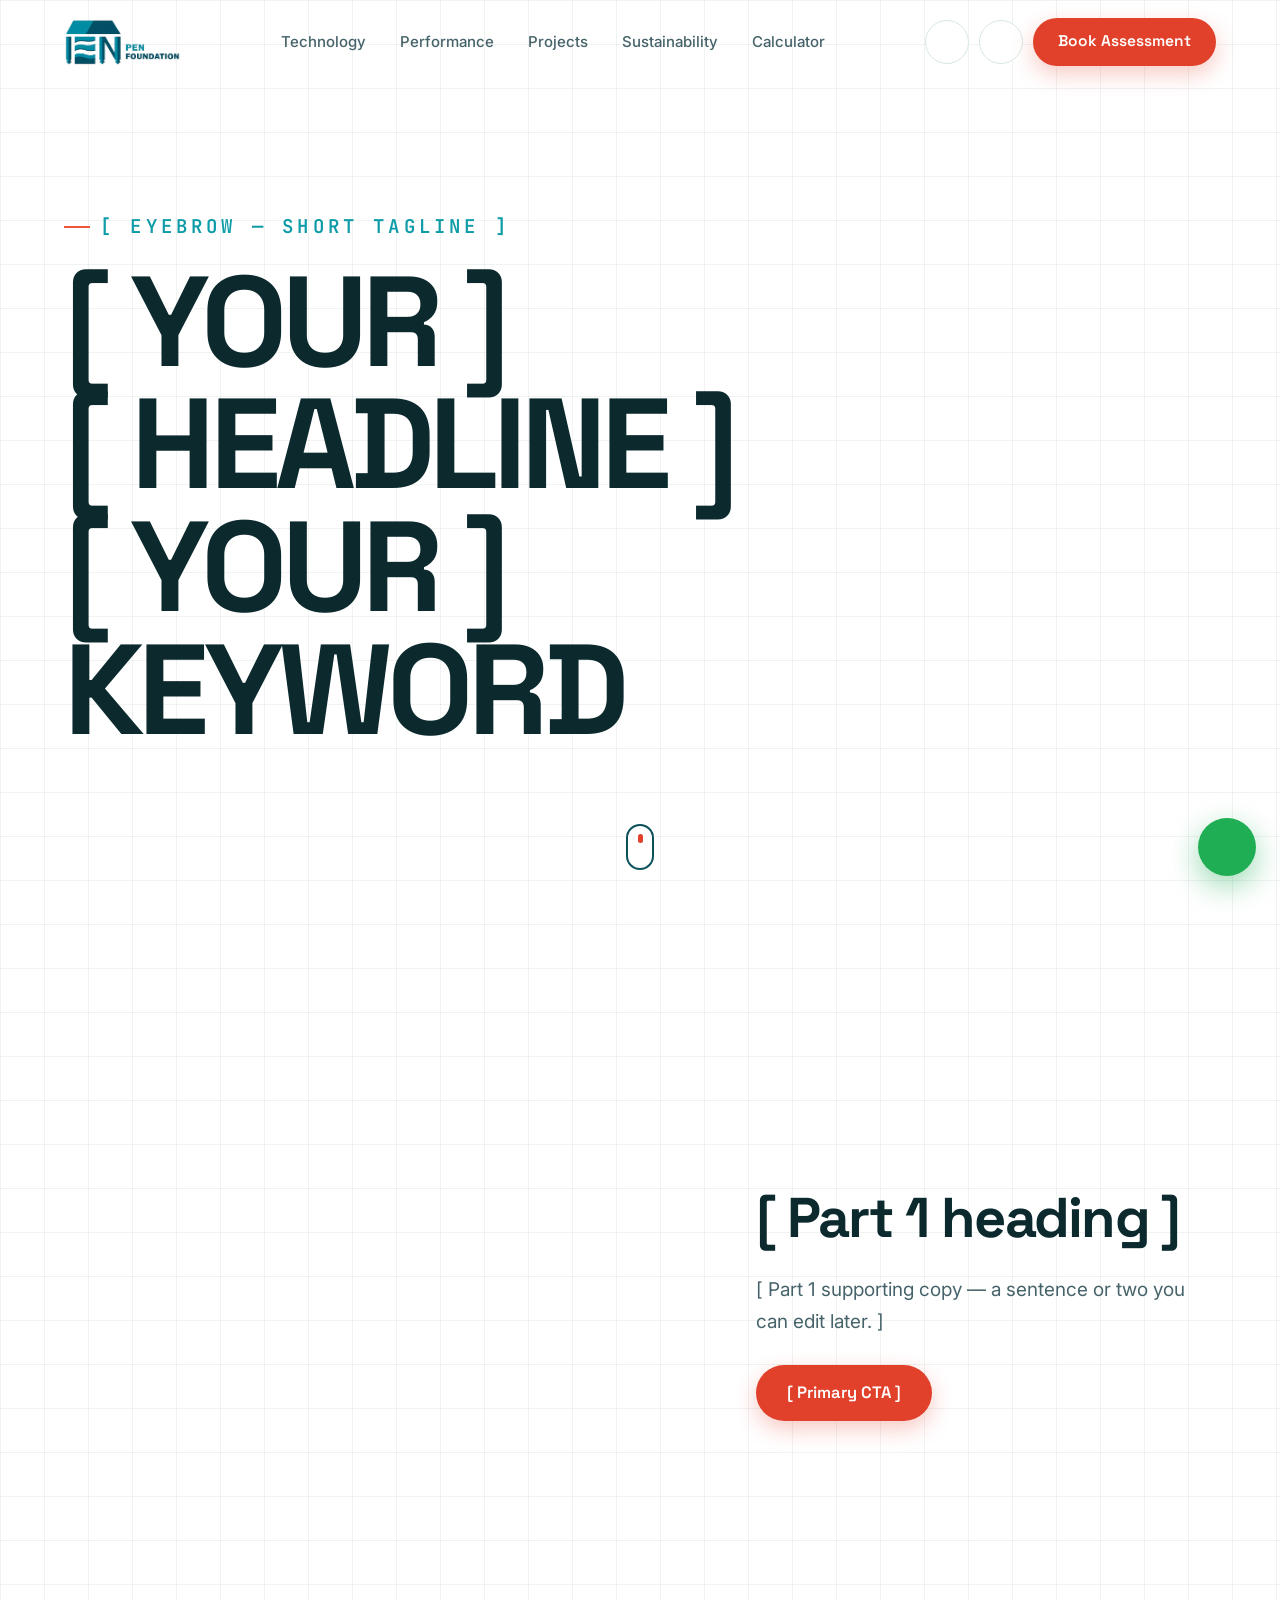
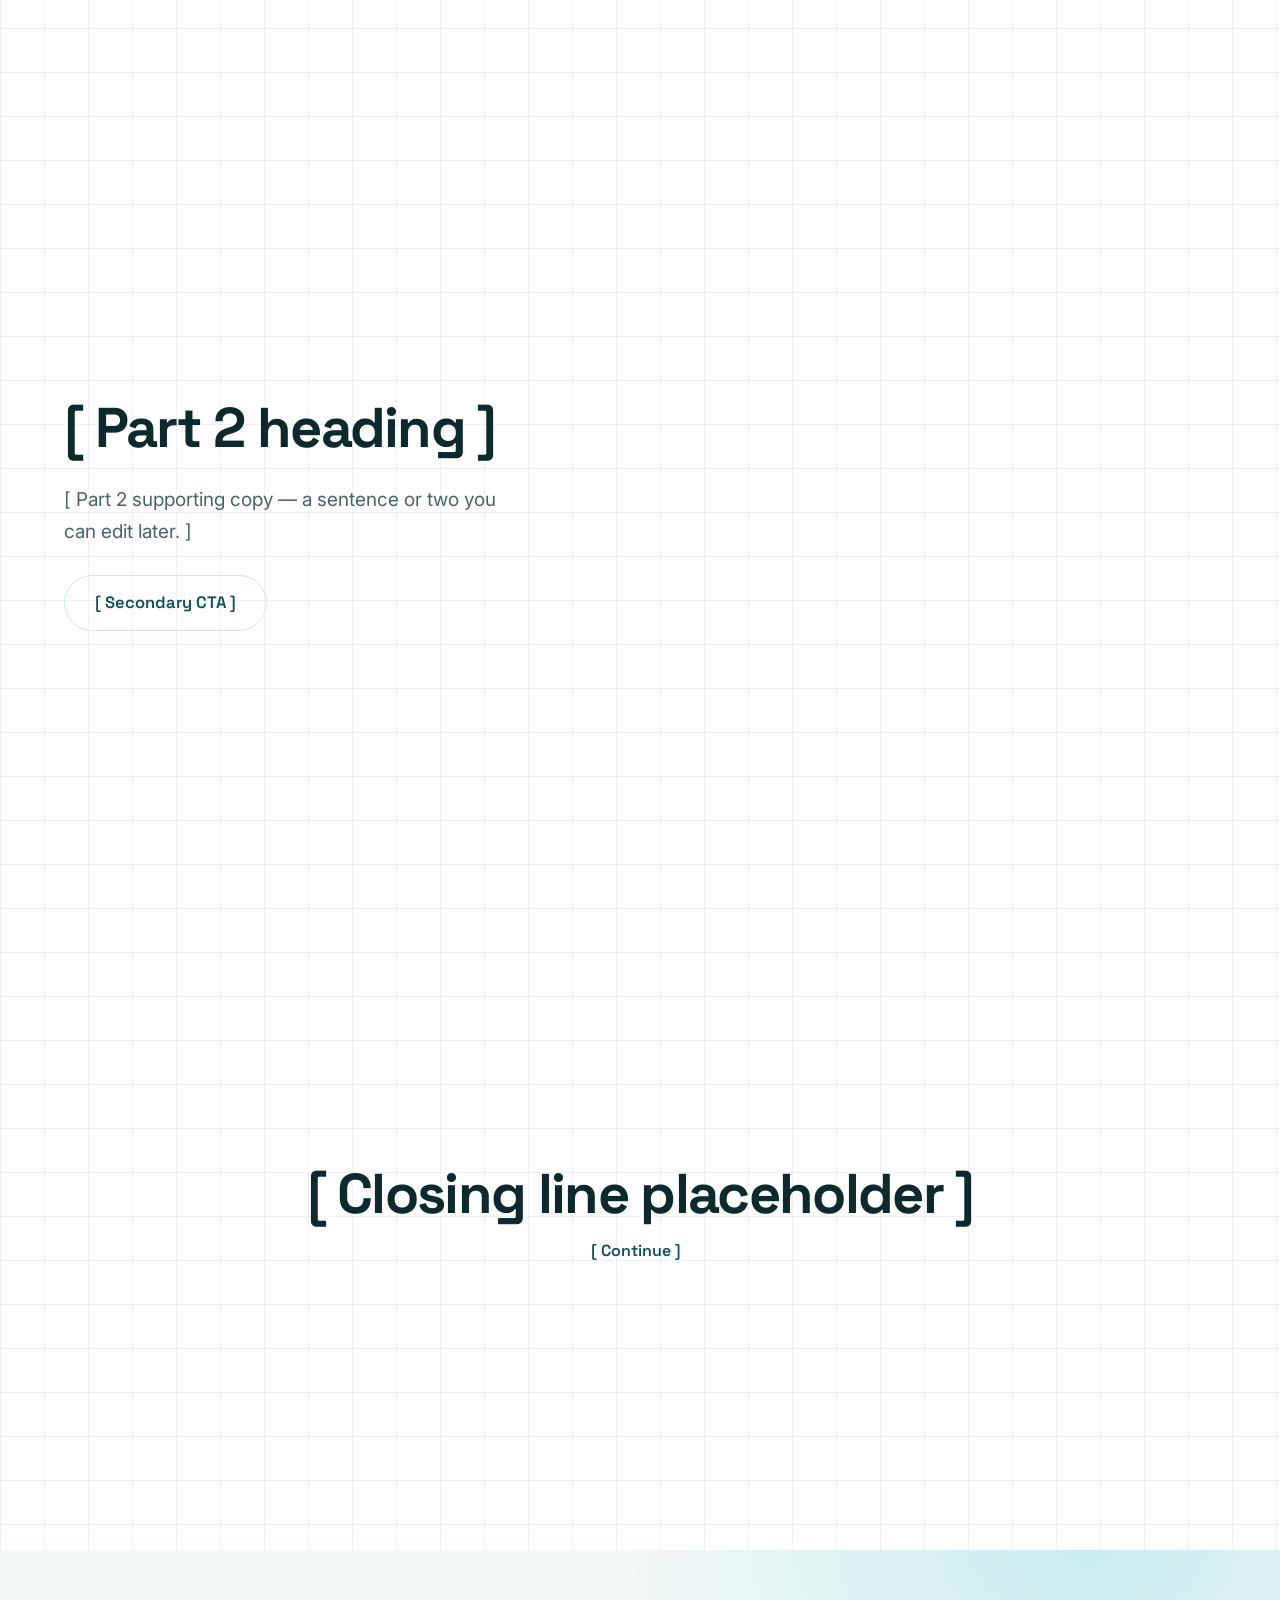
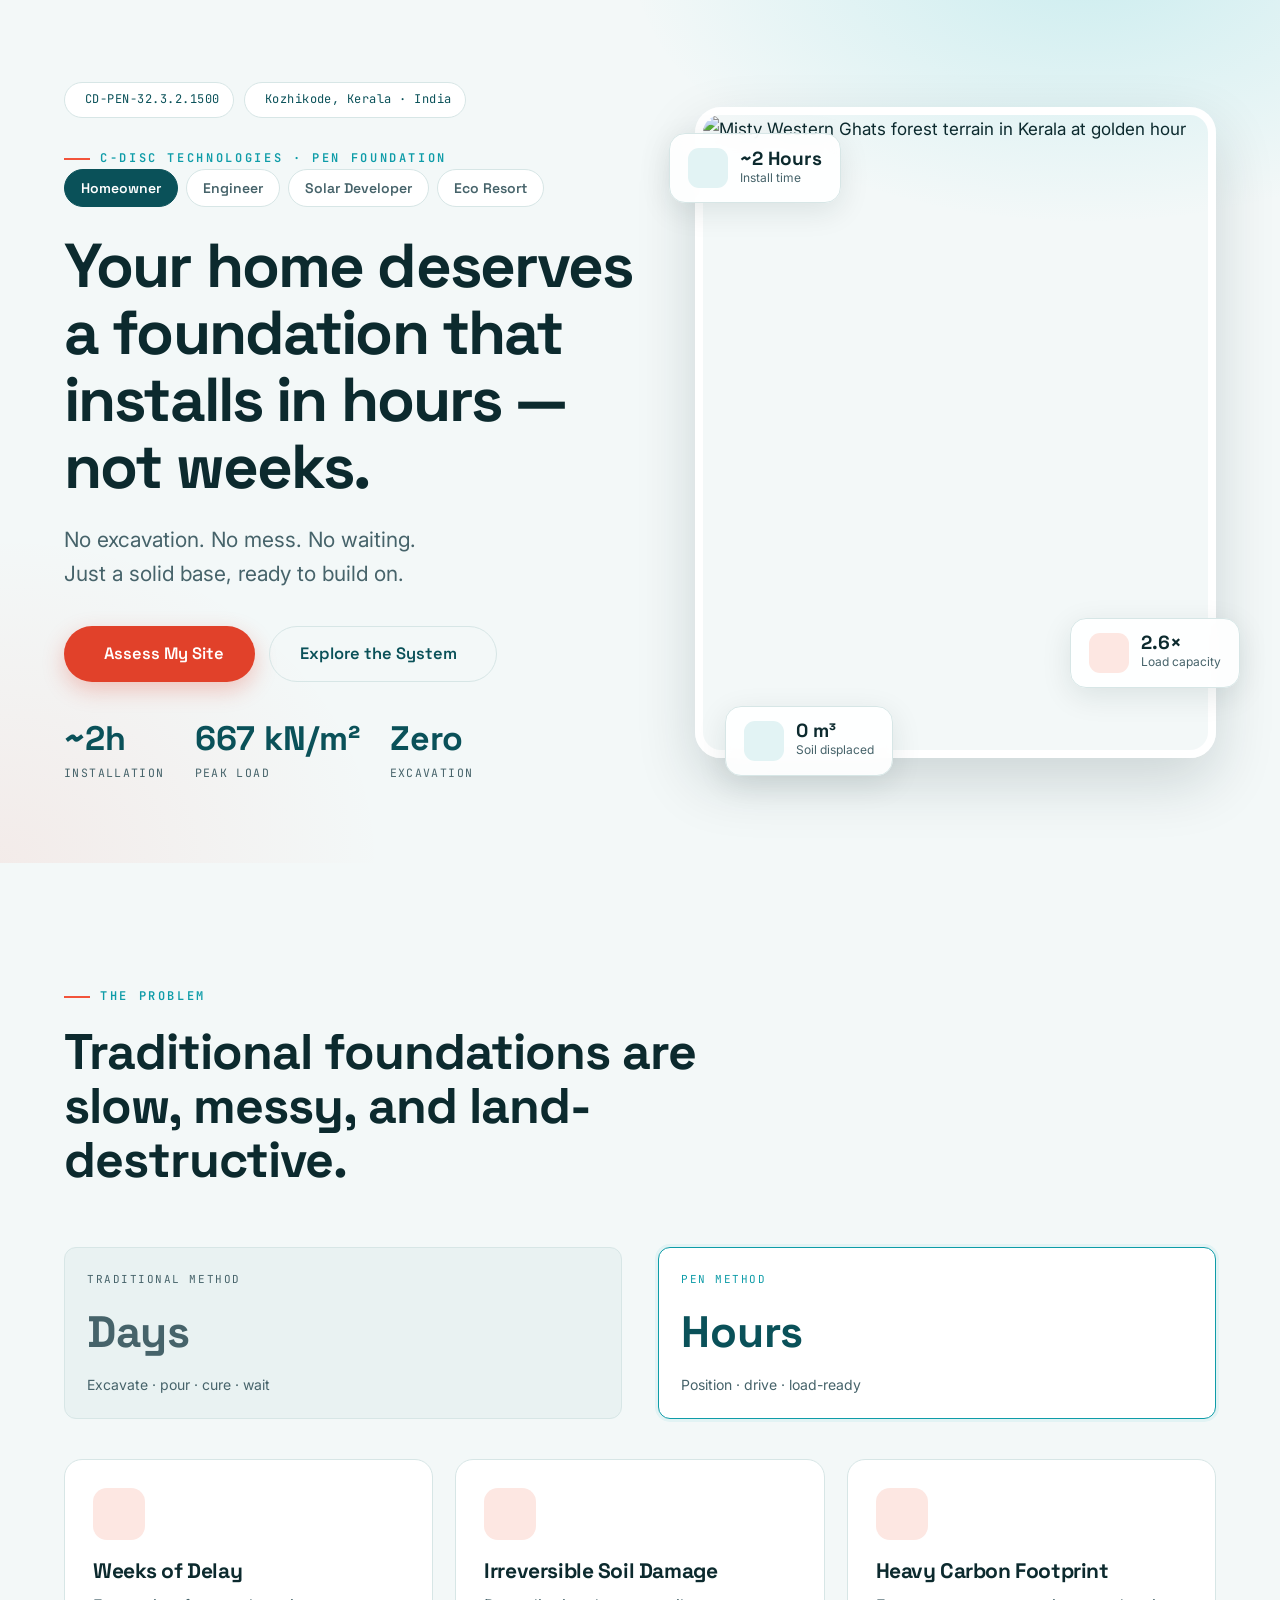
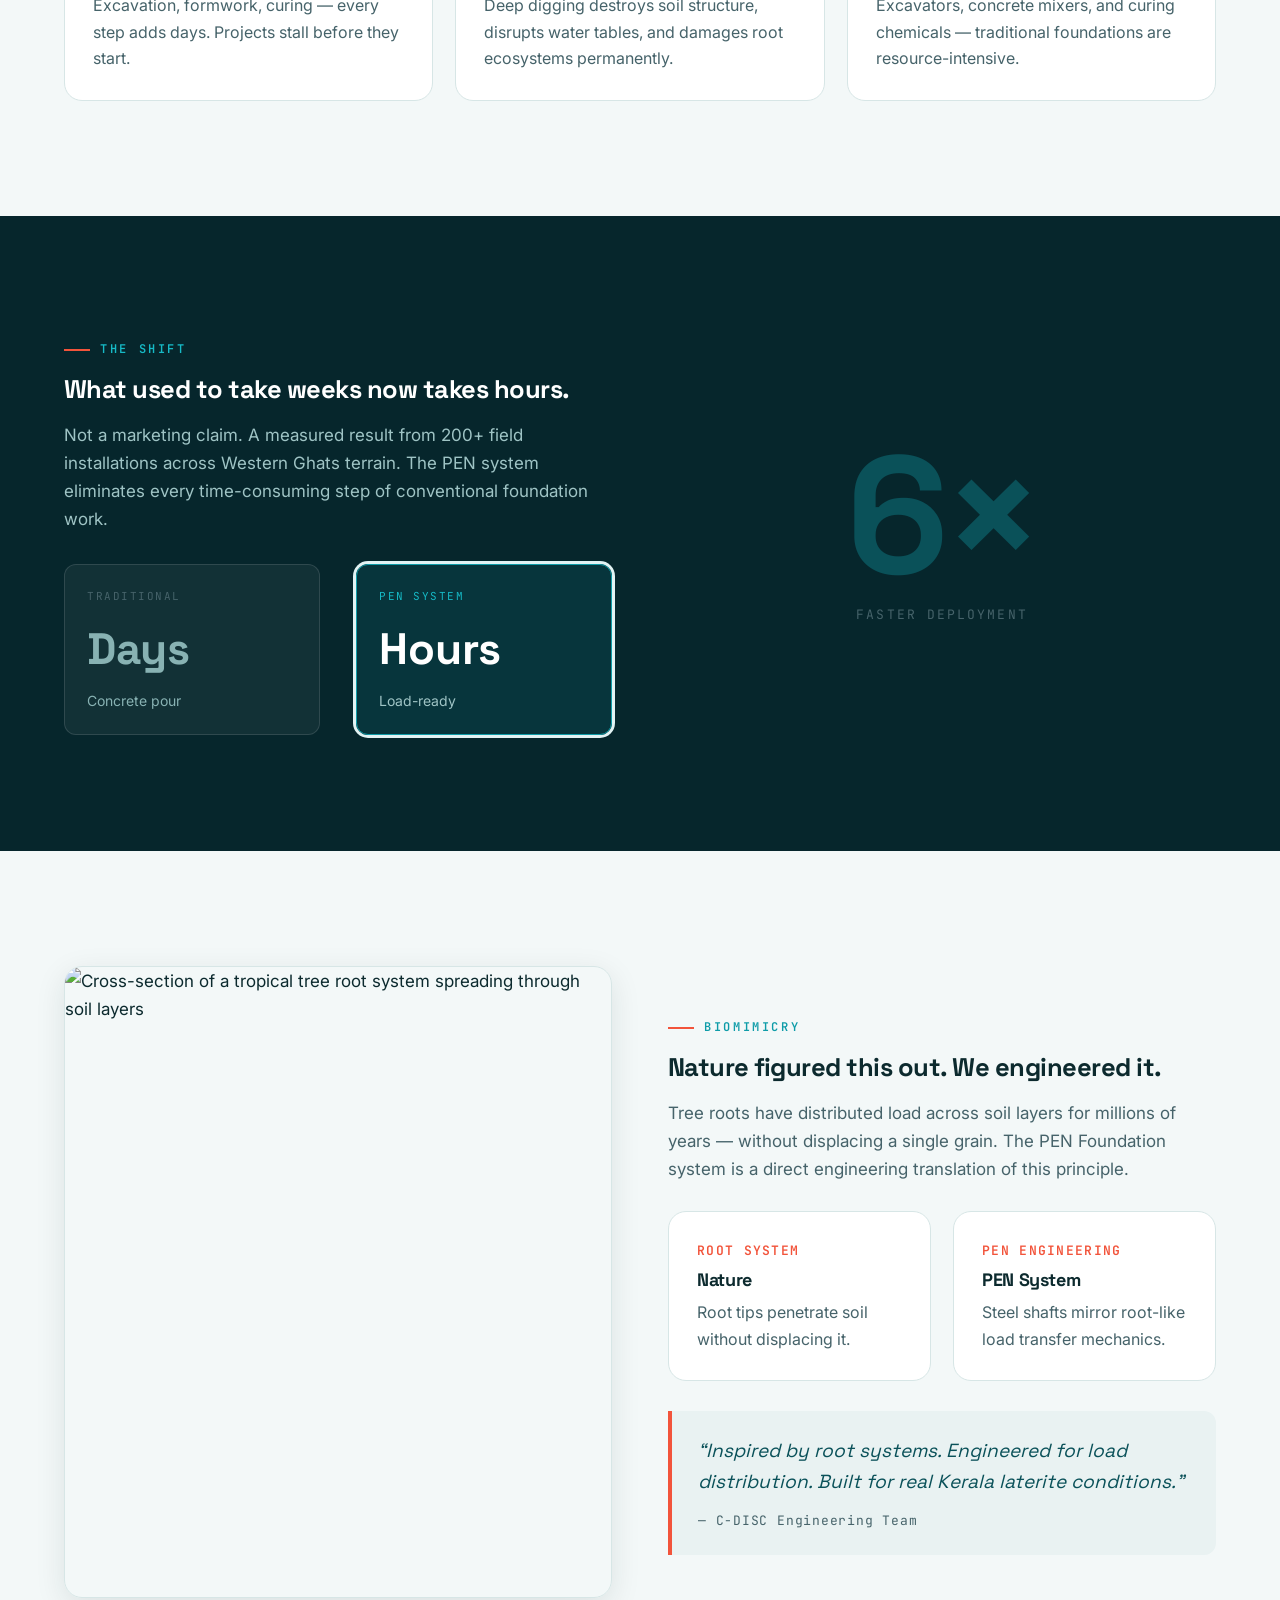
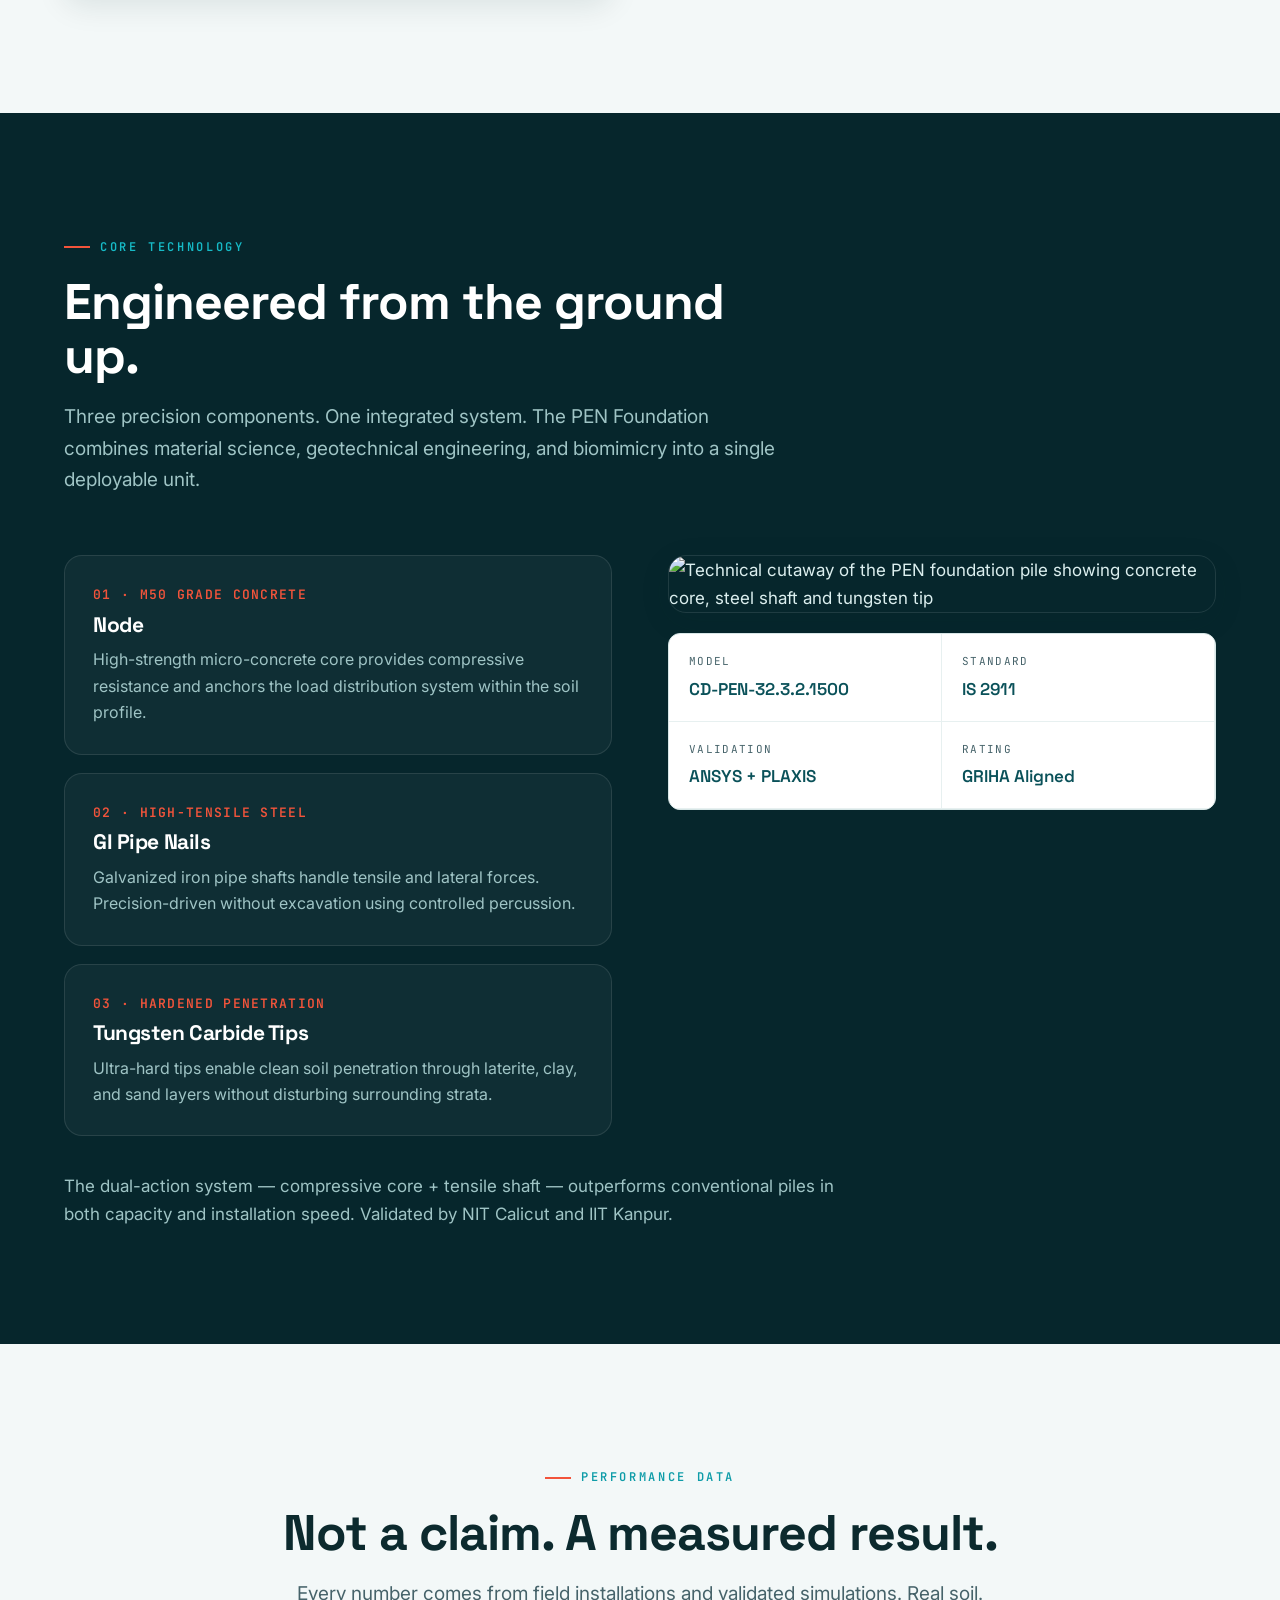
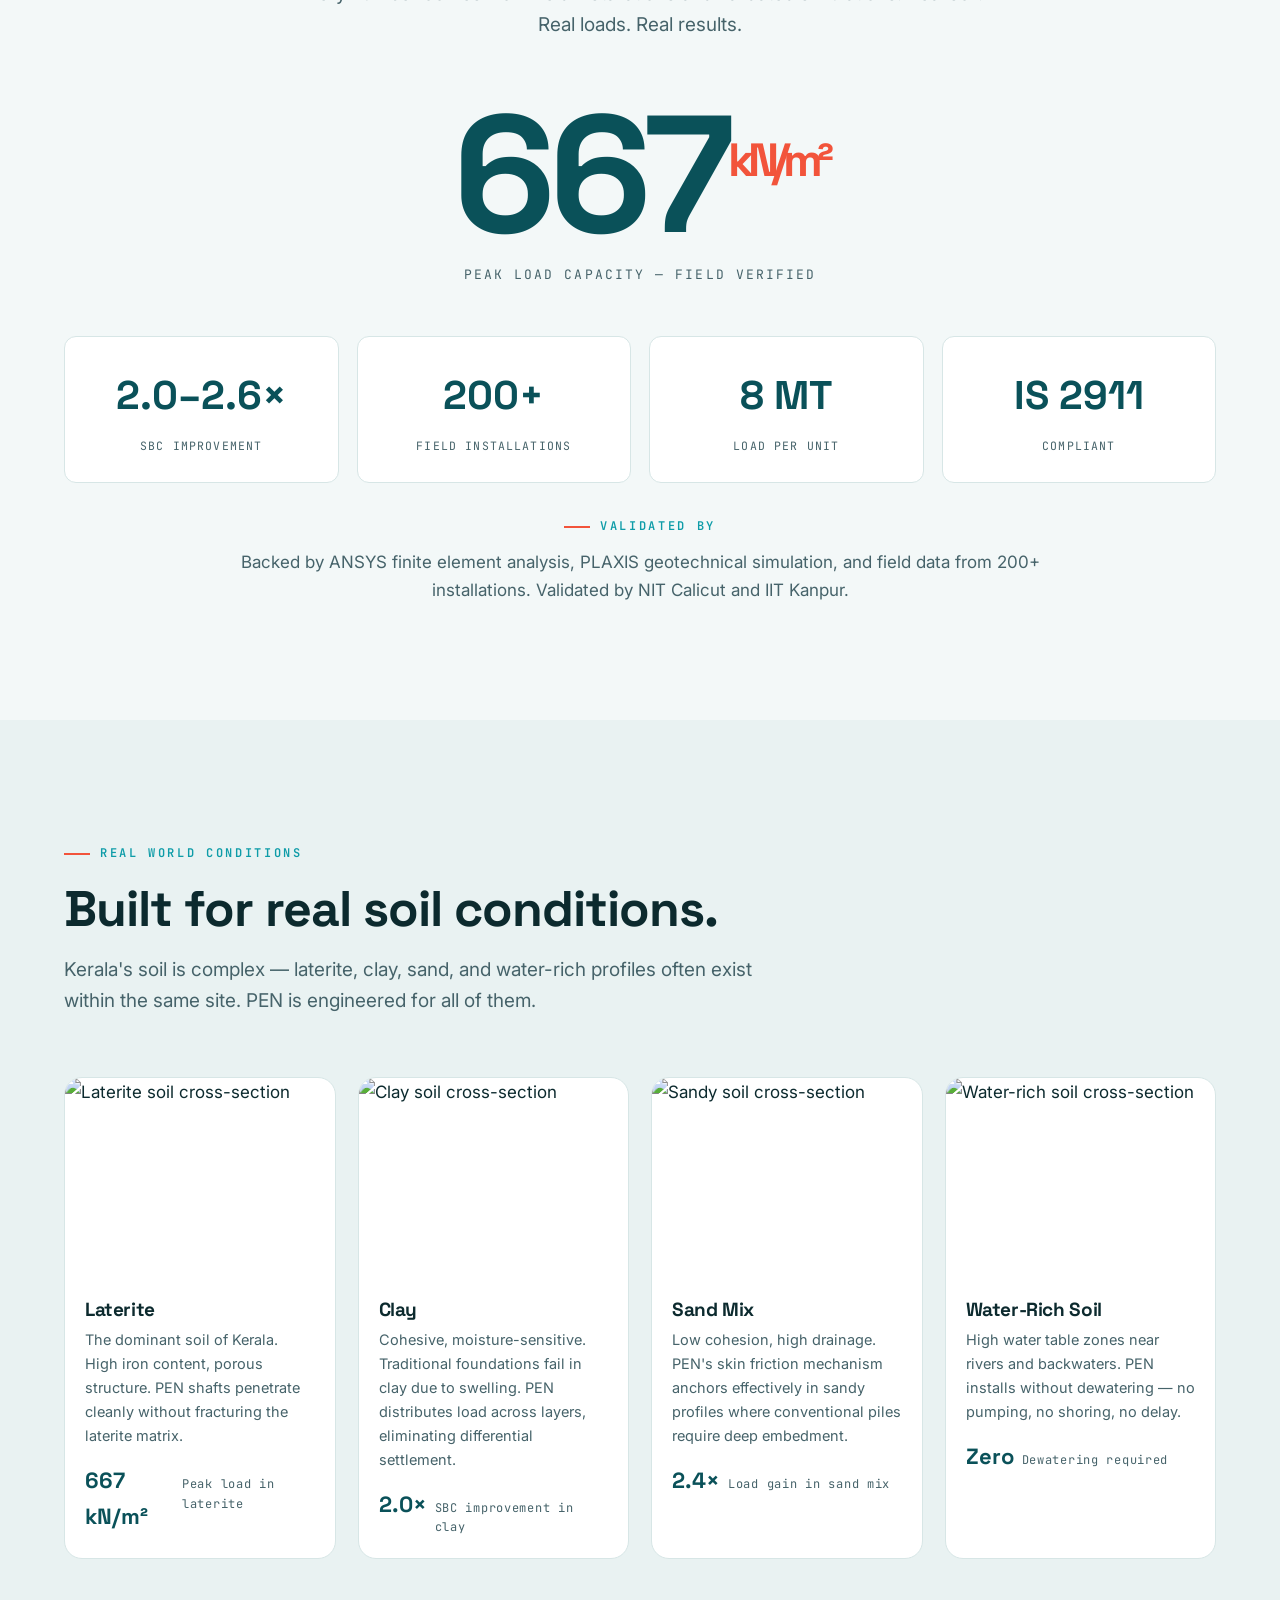
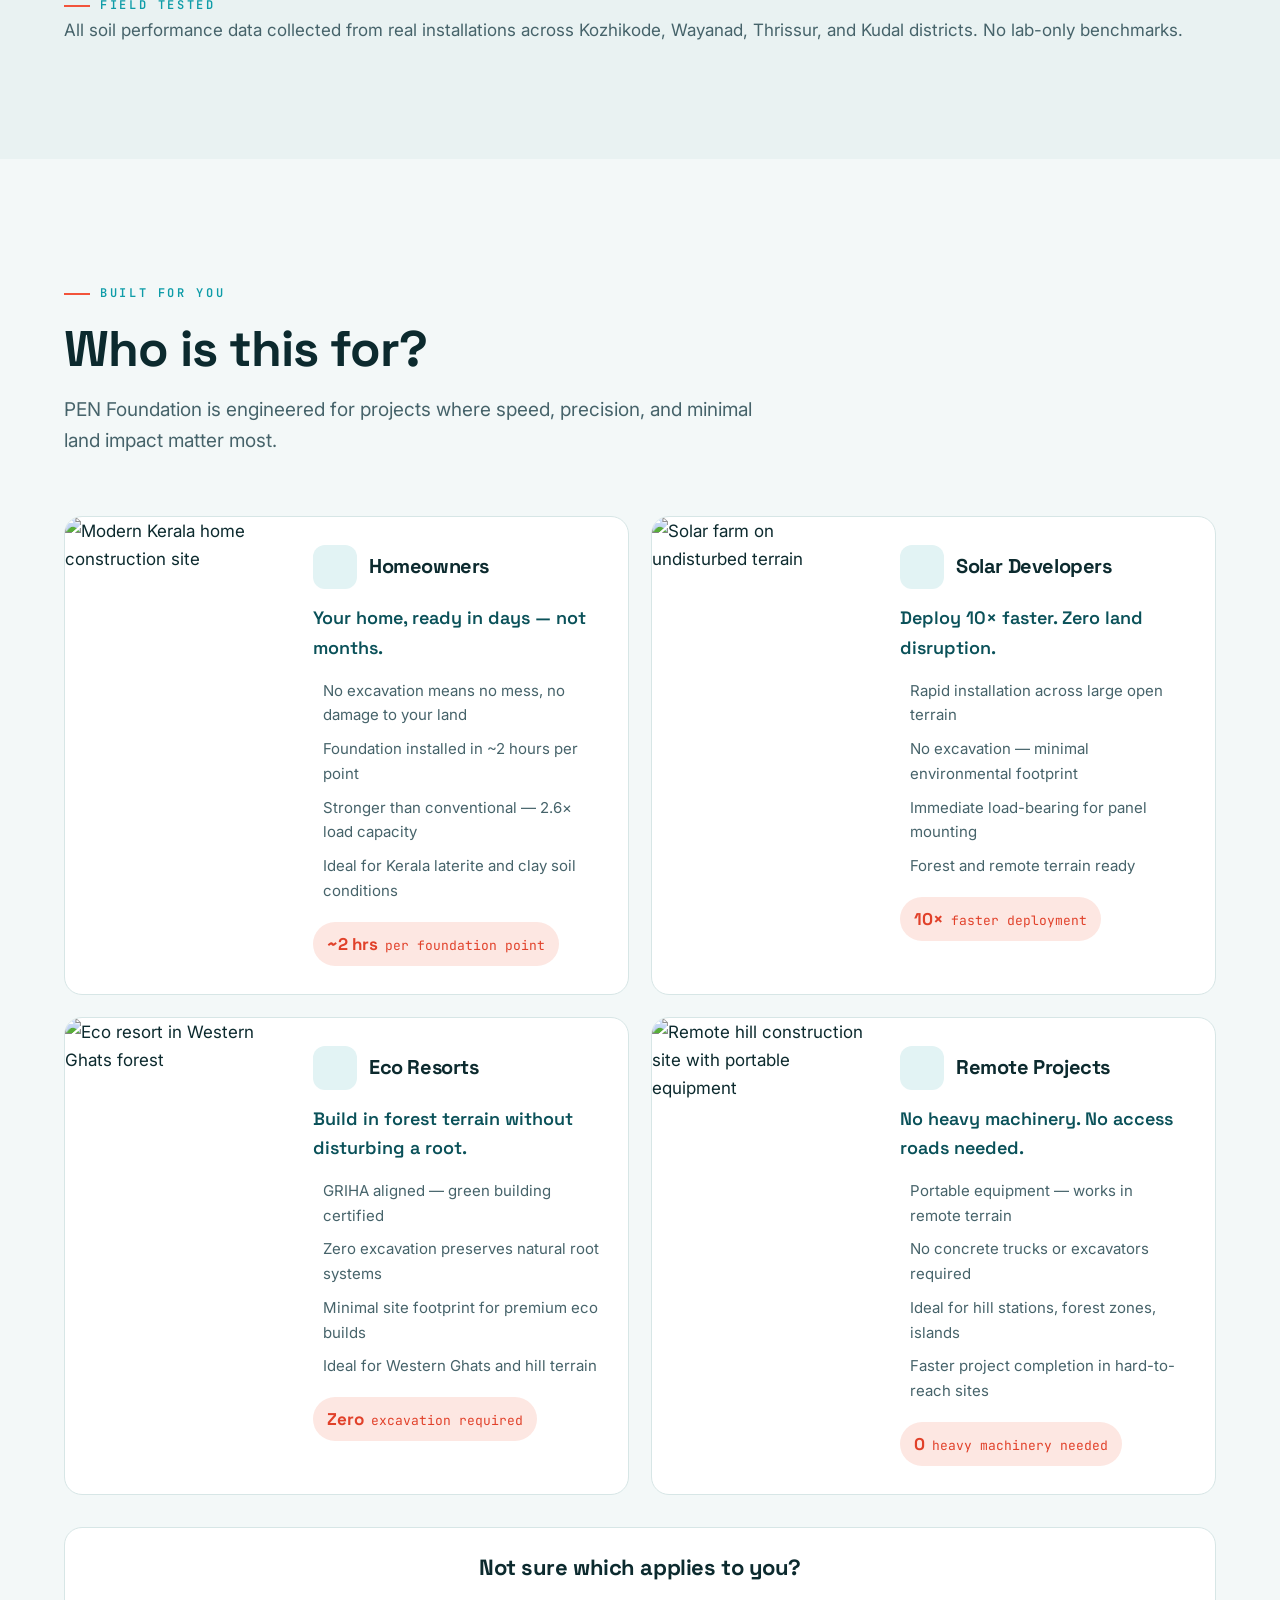
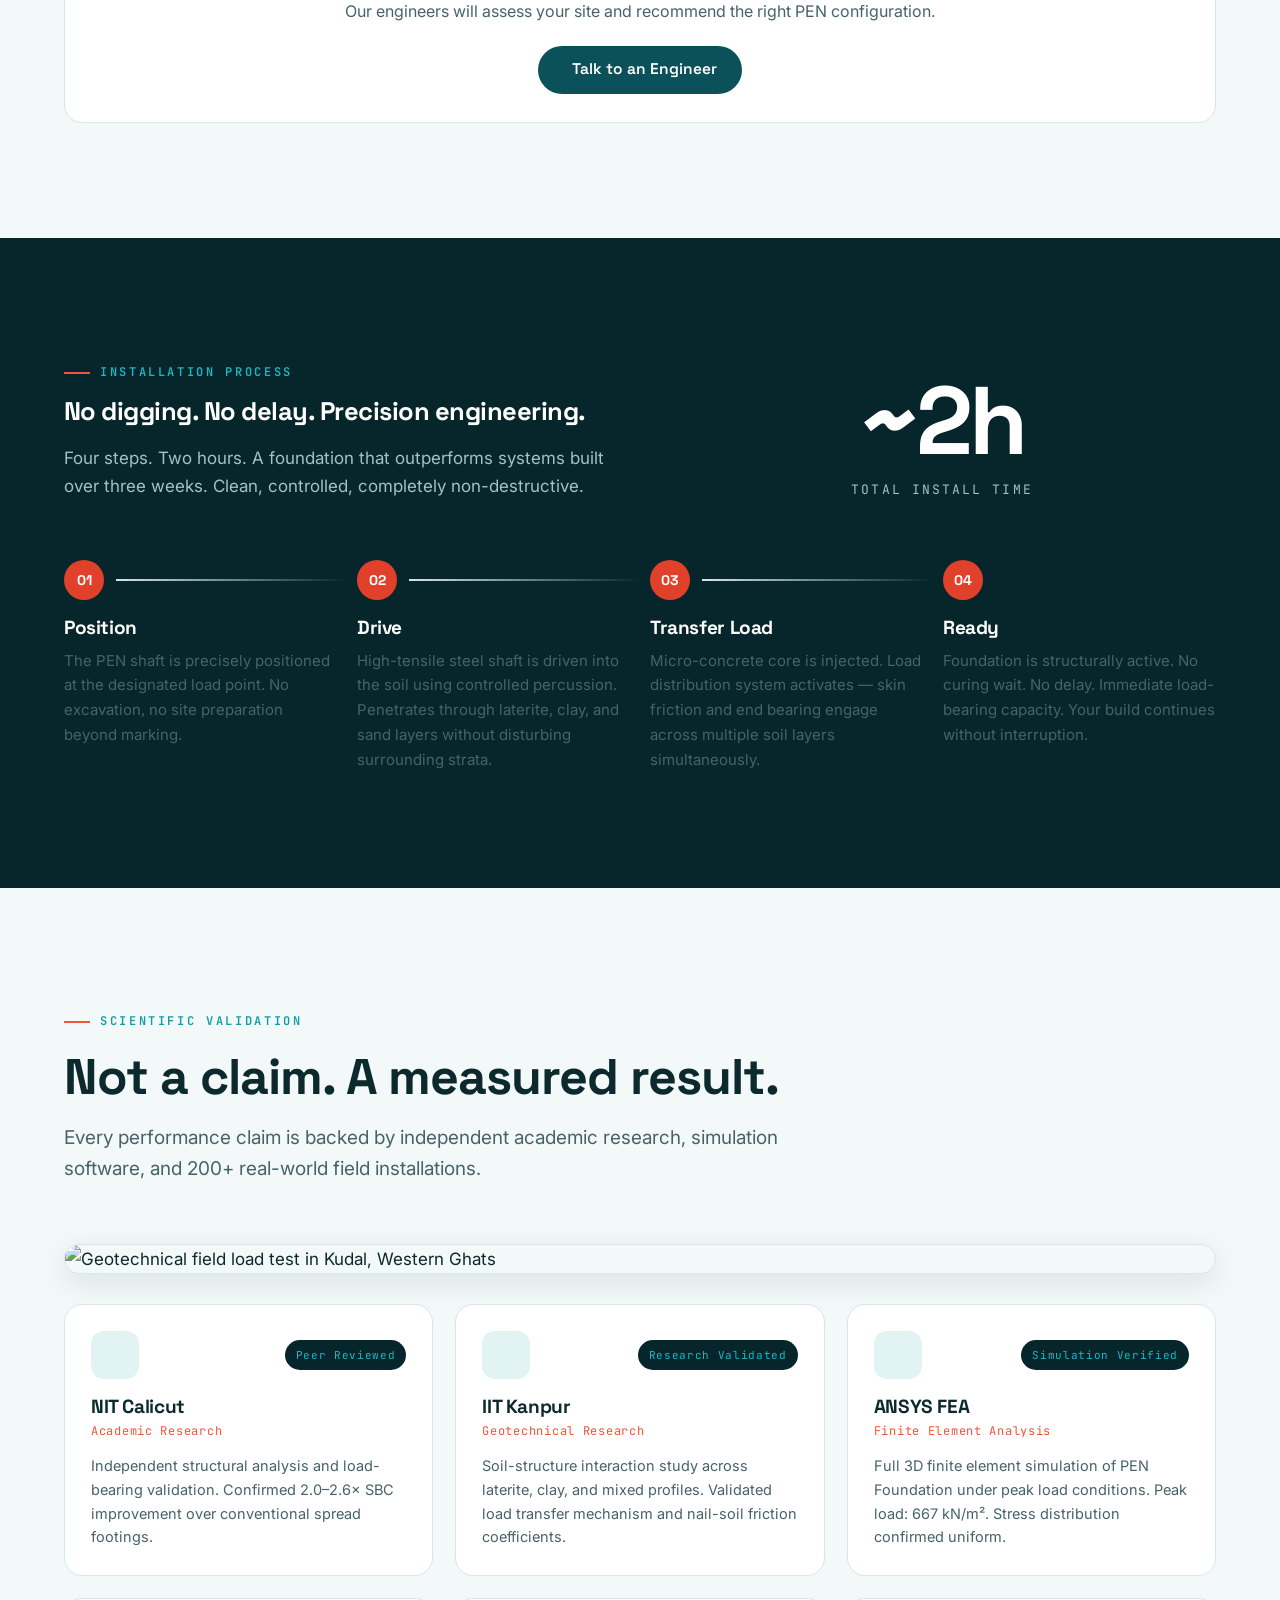
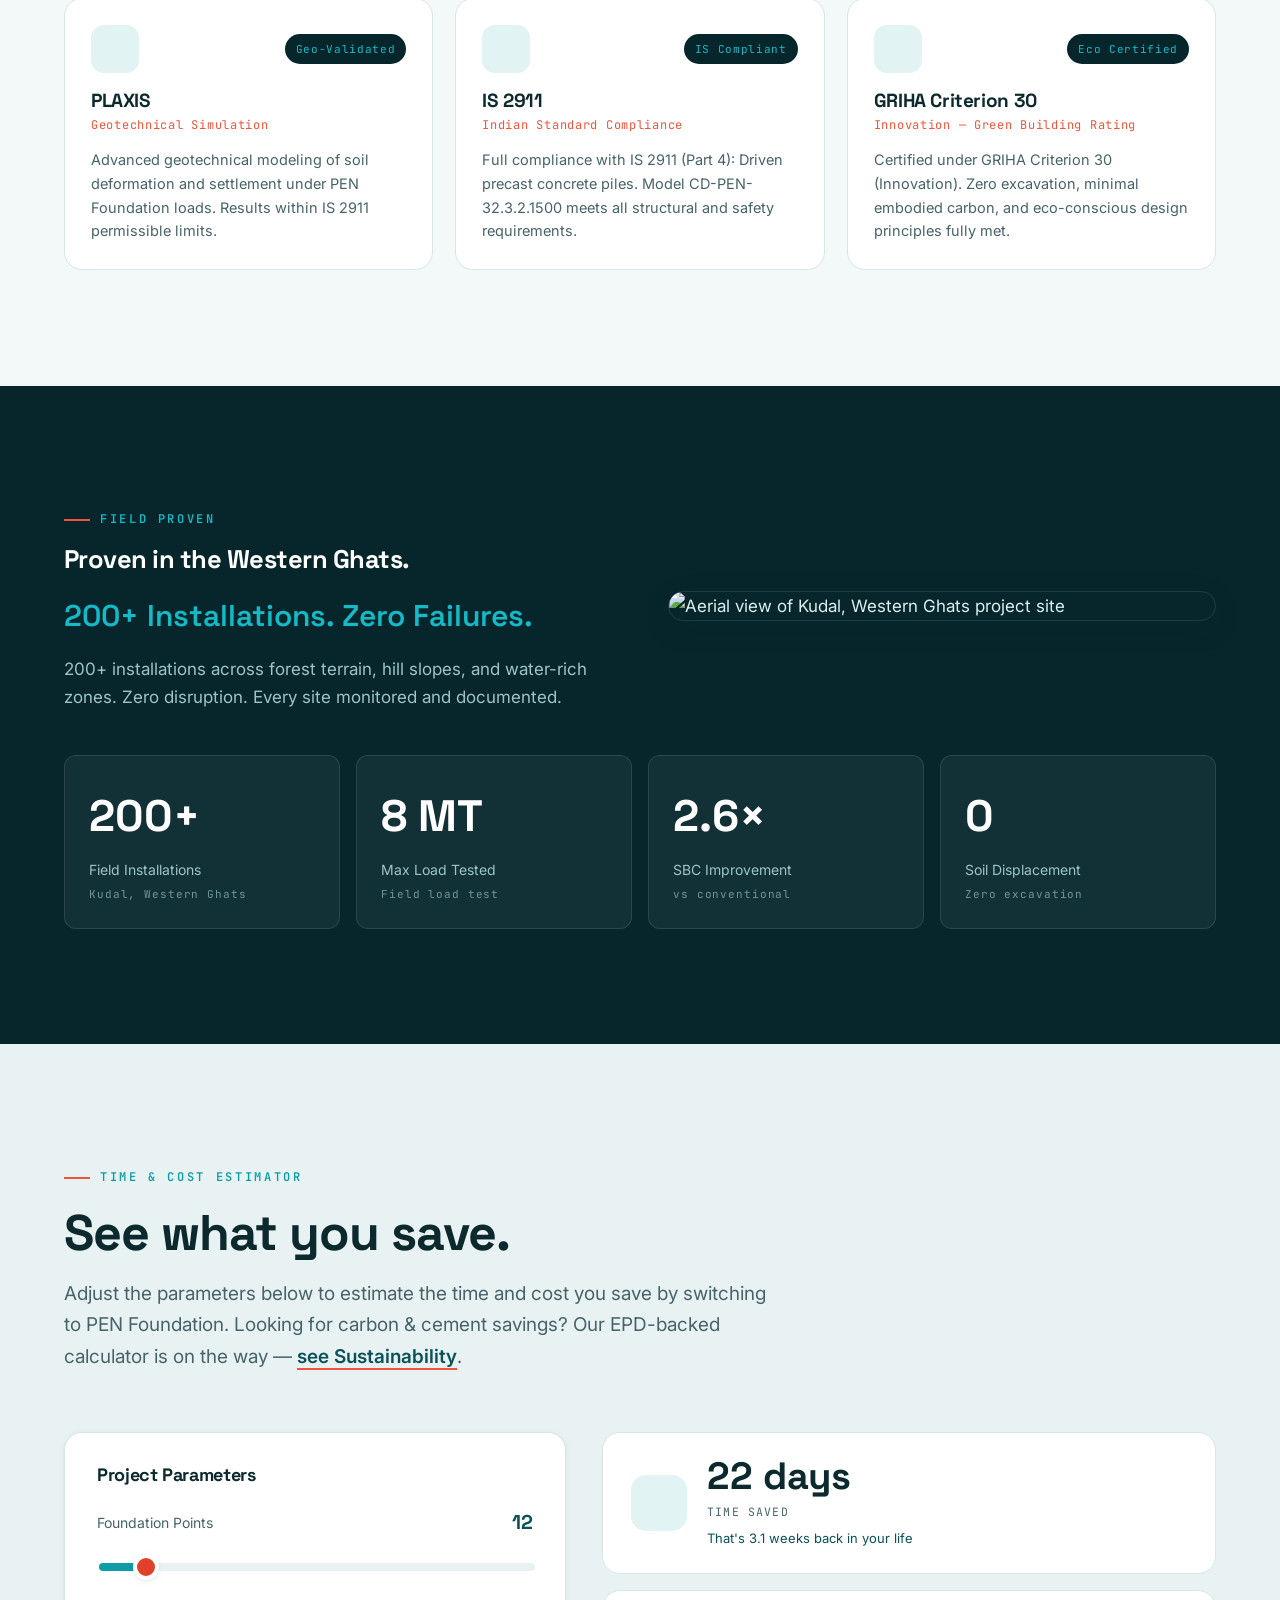
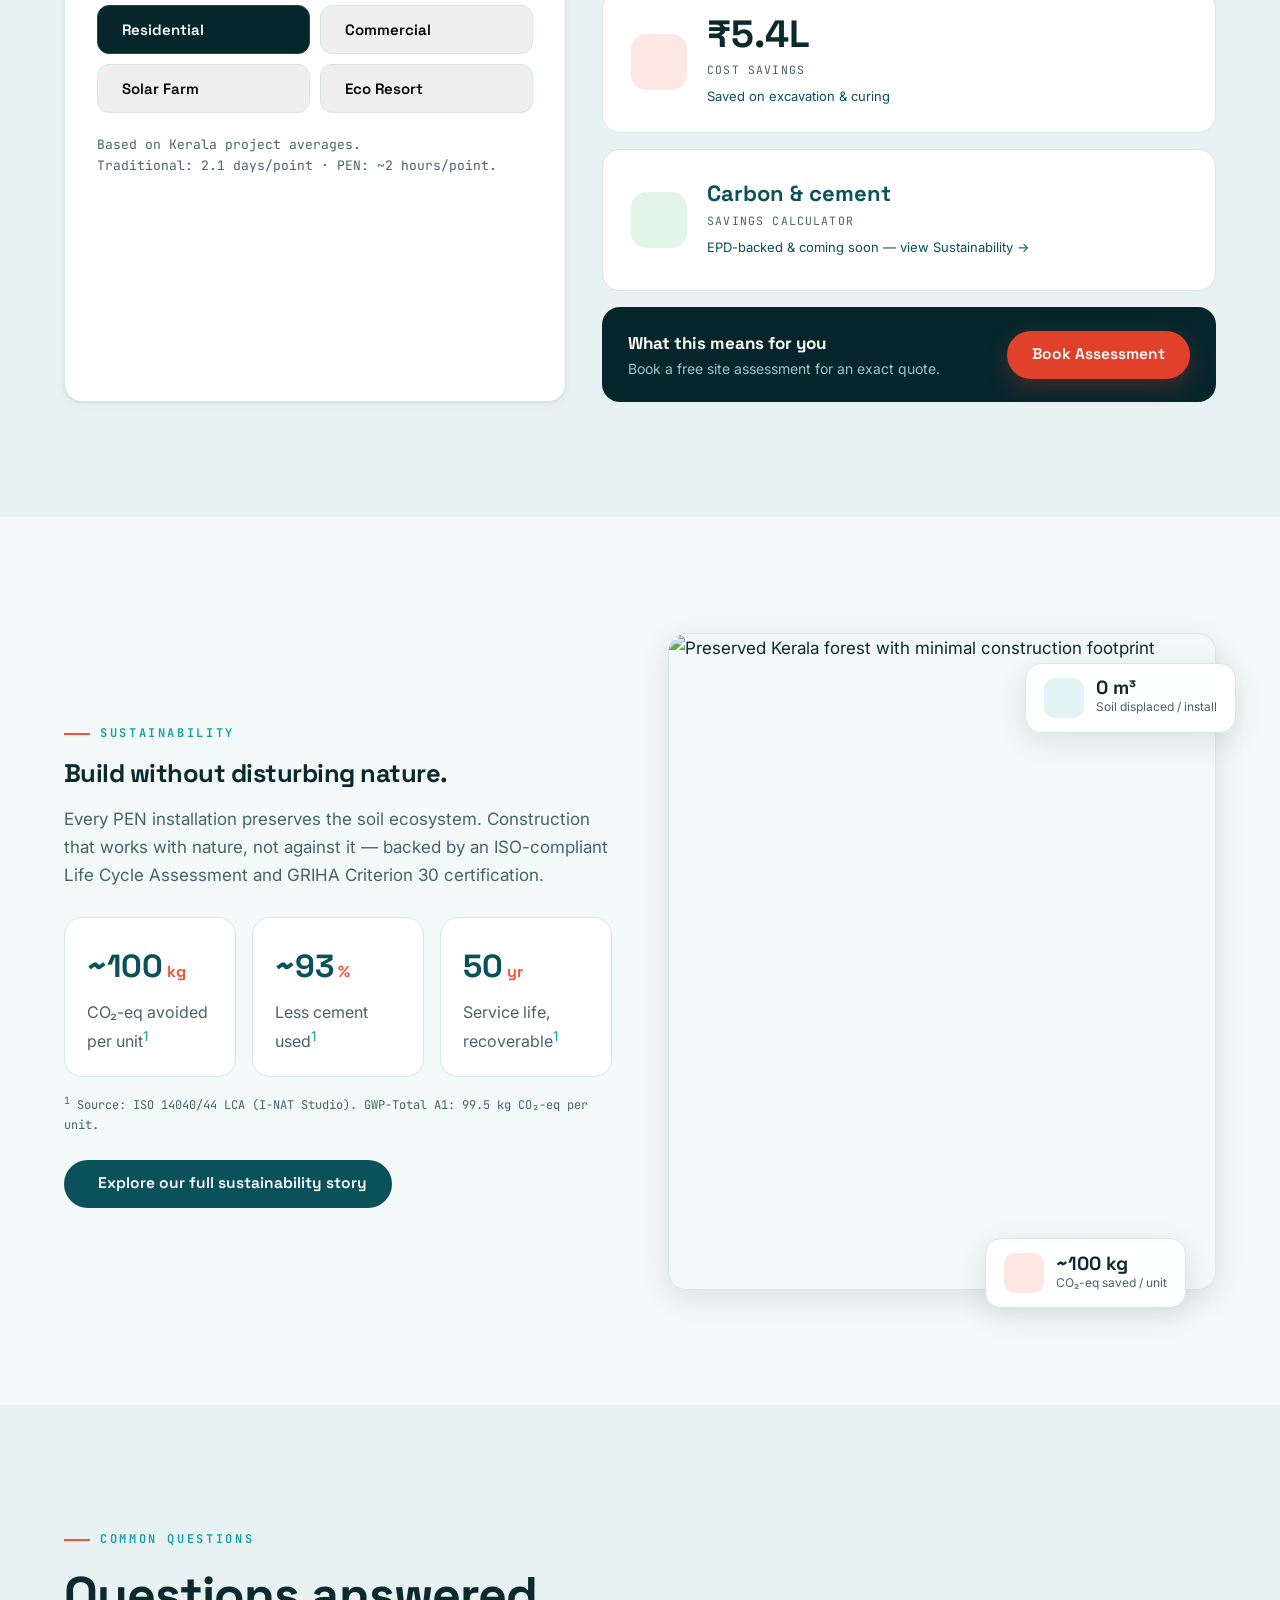
==== commit b5276739: "hero 3d obj added" ====
--- a/index.html
+++ b/index.html
@@ -63,7 +63,55 @@
     </div>
   </div>
 
-  <span id="top"></span>
+  <!-- ============ 3D HERO (Spline) — 4-part scroll choreography ============ -->
+  <!-- Placeholder copy below — edit the [ ... ] text freely.
+       The 3D object animates across the 4 parts as you scroll.
+       Swap the object by editing SCENE_URL / OBJECT_NAME in hero3d.js -->
+  <section id="hero3d">
+    <span id="top"></span>
+
+    <!-- fixed 3D layer.  Change the scene via SCENE_URL in hero3d.js -->
+    <div class="h3d-canvas-cont"><canvas id="canvas3d"></canvas></div>
+
+    <!-- PART 0 · intro -->
+    <div class="h3d-screen h3d-intro">
+      <div class="wrap">
+        <p class="eyebrow">[ Eyebrow — short tagline ]</p>
+        <h1 class="h3d-title">[ YOUR ]<br>[ HEADLINE ]<br>[ YOUR ]<br>
+          <span class="keyboard">
+            <span class="key">K</span><span class="key">E</span><span class="key">Y</span><span class="key">W</span><span class="key">O</span><span class="key">R</span><span class="key">D</span>
+          </span>
+        </h1>
+      </div>
+      <a href="#part1" class="h3d-scroll" aria-label="Scroll down"><span class="dot"></span></a>
+    </div>
+
+    <!-- PART 1 · object slides left & scales up -->
+    <div id="part1" class="h3d-screen h3d-split">
+      <div class="h3d-spacer"></div>
+      <div class="h3d-info wrap-r">
+        <h2>[ Part 1 heading ]</h2>
+        <p>[ Part 1 supporting copy — a sentence or two you can edit later. ]</p>
+        <a class="btn btn-primary btn-lg" href="#cta">[ Primary CTA ]</a>
+      </div>
+    </div>
+
+    <!-- PART 2 · object slides right & scales down -->
+    <div id="part2" class="h3d-screen h3d-split">
+      <div class="h3d-info wrap-l">
+        <h2>[ Part 2 heading ]</h2>
+        <p>[ Part 2 supporting copy — a sentence or two you can edit later. ]</p>
+        <a class="btn btn-ghost-light btn-lg" href="#technology">[ Secondary CTA ]</a>
+      </div>
+      <div class="h3d-spacer"></div>
+    </div>
+
+    <!-- PART 3 · object returns to center -->
+    <div id="part3" class="h3d-screen h3d-end">
+      <h2>[ Closing line placeholder ]</h2>
+      <a href="#hero" class="h3d-continue">[ Continue ] <i class="ri-arrow-down-line"></i></a>
+    </div>
+  </section>
 
   <!-- ============ HERO ============ -->
   <section class="hero" id="hero">
@@ -579,5 +627,7 @@
   <script src="https://cdnjs.cloudflare.com/ajax/libs/gsap/3.12.5/gsap.min.js"></script>
   <script src="https://cdnjs.cloudflare.com/ajax/libs/gsap/3.12.5/ScrollTrigger.min.js"></script>
   <script src="script.js"></script>
+  <!-- 3D hero: Spline runtime + scroll choreography (dynamic import inside) -->
+  <script defer src="hero3d.js"></script>
 </body>
 </html>
--- a/styles.css
+++ b/styles.css
@@ -140,6 +140,13 @@
 }
 .nav-icon:hover { color: var(--teal); border-color: var(--teal); transform: translateY(-2px); }
 .nav-toggle { display: none; background: none; border: none; font-size: 28px; color: var(--ink); cursor: pointer; width: 44px; height: 44px; }
+
+/* nav over the dark 3D hero (only while not yet showing the light scrolled bg) */
+.nav.over-dark:not(.scrolled) .brand img { filter: brightness(0) invert(1); }
+.nav.over-dark:not(.scrolled) .nav-links a { color: rgba(255,255,255,.82); }
+.nav.over-dark:not(.scrolled) .nav-links a:hover { color: #fff; background: rgba(255,255,255,.12); }
+.nav.over-dark:not(.scrolled) .nav-icon { color: #fff; border-color: rgba(255,255,255,.35); background: transparent; }
+.nav.over-dark:not(.scrolled) .nav-toggle { color: #fff; }
 
 /* mobile menu */
 .mobile-menu {
@@ -613,3 +620,69 @@
   .notify { flex-direction: column; }
   .notify .btn { width:100%; }
 }
+
+/* =========================================================
+   3D HERO (Spline) — white + light-grey grid, 4-part choreography
+   ========================================================= */
+#hero3d {
+  position: relative;
+  background-color: #ffffff;
+  background-image:
+    linear-gradient(to right, rgba(15,42,46,.06) 1px, transparent 1px),
+    linear-gradient(to bottom, rgba(15,42,46,.06) 1px, transparent 1px);
+  background-size: 44px 44px;
+  color: var(--ink);
+  overflow: hidden;
+}
+#hero3d .eyebrow { color: var(--teal); }
+#hero3d .eyebrow::before { background: var(--coral); }
+#hero3d h2 { color: var(--ink); font-size: clamp(30px, 5vw, 56px); line-height: 1.02; letter-spacing: -.03em; }
+#hero3d p { color: var(--ink-soft); font-size: clamp(16px, 1.7vw, 19px); }
+
+/* fixed 3D layer — moved across the parts (CSS transform) by hero3d.js */
+.h3d-canvas-cont { position: fixed; inset: 0; z-index: 3; pointer-events: none; will-change: transform, opacity; }
+.h3d-canvas-cont spline-viewer, #canvas3d { width: 100%; height: 100%; display: block; }
+
+/* every part sits above the bar, below the canvas object */
+.h3d-screen { position: relative; z-index: 2; }
+.h3d-screen .wrap, .h3d-info { pointer-events: none; }
+.h3d-screen a, .h3d-screen button { pointer-events: auto; }
+
+/* intro */
+.h3d-intro { min-height: 100vh; min-height: 100dvh; display: flex; flex-direction: column; justify-content: center; padding: 130px 0 70px; }
+.h3d-title { font-size: clamp(44px, 10vw, 132px); font-weight: 800; line-height: .96; letter-spacing: -.045em; color: var(--ink); margin-top: 18px; }
+.h3d-title .keyboard { display: inline-block; }
+.key { display: inline-block; transition: transform .2s; }
+@keyframes h3dPress { 0%, 100% { transform: translateY(0); } 50% { transform: translateY(12px); } }
+
+/* split parts (info on one side, 3D object on the other) */
+.h3d-split { min-height: 90vh; display: flex; align-items: center; justify-content: space-between; gap: 40px; padding: 0 clamp(24px, 5vw, 80px); }
+.h3d-spacer { width: 34%; }
+.h3d-info { width: min(40%, 460px); display: flex; flex-direction: column; align-items: flex-start; gap: 28px; }
+
+/* end part */
+.h3d-end { min-height: 70vh; display: flex; flex-direction: column; align-items: center; justify-content: center; text-align: center; gap: 16px; padding-bottom: 40px; }
+.h3d-continue { color: var(--teal-dark); font-family: var(--font-head); font-weight: 600; font-size: 16px; display: inline-flex; align-items: center; gap: 8px; }
+.h3d-continue:hover { color: var(--coral-strong); }
+
+/* secondary ghost button (kept for the part-2 CTA) */
+.btn-ghost-light { background: transparent; color: var(--teal-dark); border-color: var(--line); }
+.btn-ghost-light:hover { border-color: var(--teal); background: var(--surface); color: var(--teal); }
+
+/* scroll cue */
+.h3d-scroll {
+  position: absolute; bottom: 30px; left: 50%; transform: translateX(-50%); z-index: 2;
+  width: 28px; height: 46px; border: 2px solid var(--teal-dark); border-radius: 999px;
+  display: flex; justify-content: center; padding-top: 8px; background: rgba(255,255,255,.5);
+}
+.h3d-scroll .dot { width: 5px; height: 9px; border-radius: 999px; background: var(--coral-strong); animation: scrolldot 1.6s var(--ease) infinite; }
+@keyframes scrolldot { 0%{opacity:0;transform:translateY(-5px)} 40%{opacity:1} 100%{opacity:0;transform:translateY(11px)} }
+
+@media (max-width: 860px) {
+  .h3d-split { flex-direction: column; align-items: flex-start; justify-content: center; padding-top: 120px; padding-bottom: 120px; }
+  .h3d-info { width: 100%; }
+  .h3d-spacer { display: none; }
+}
+@media (prefers-reduced-motion: reduce) {
+  .h3d-scroll .dot { animation: none; }
+}
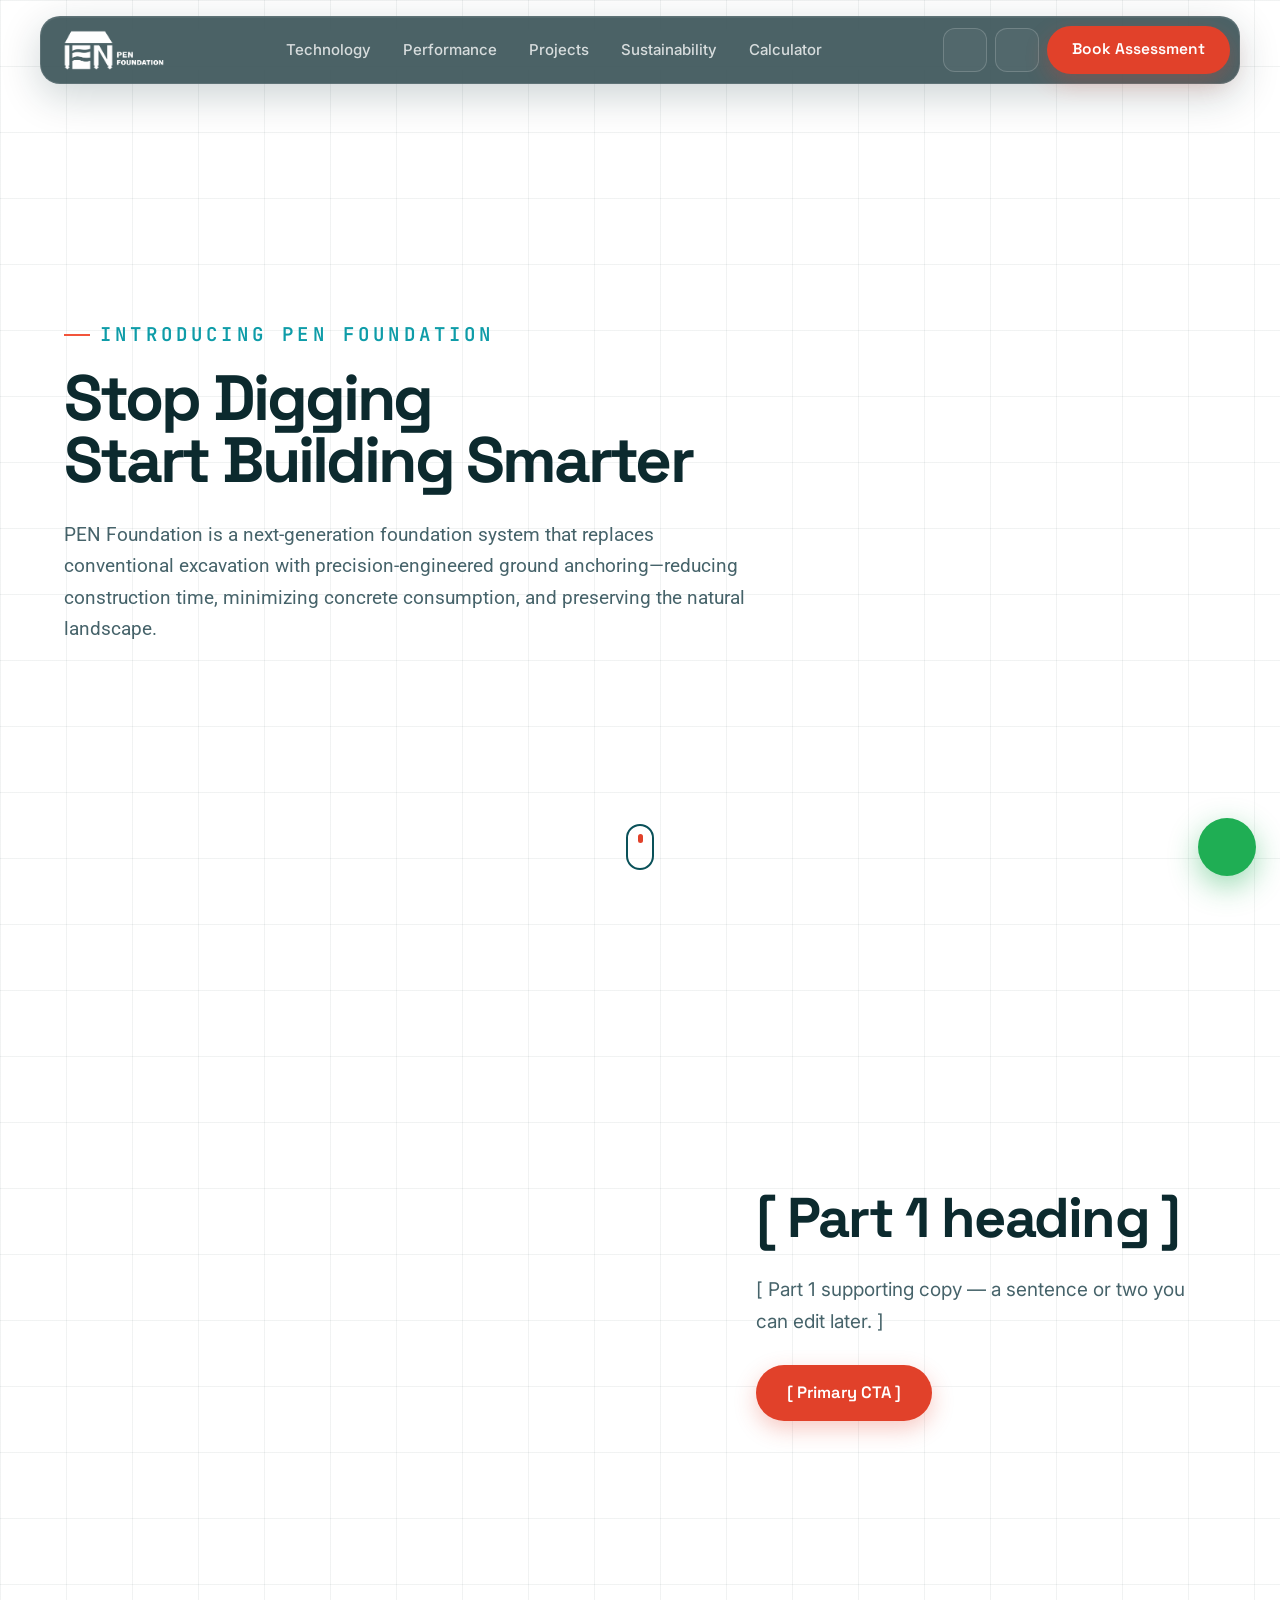
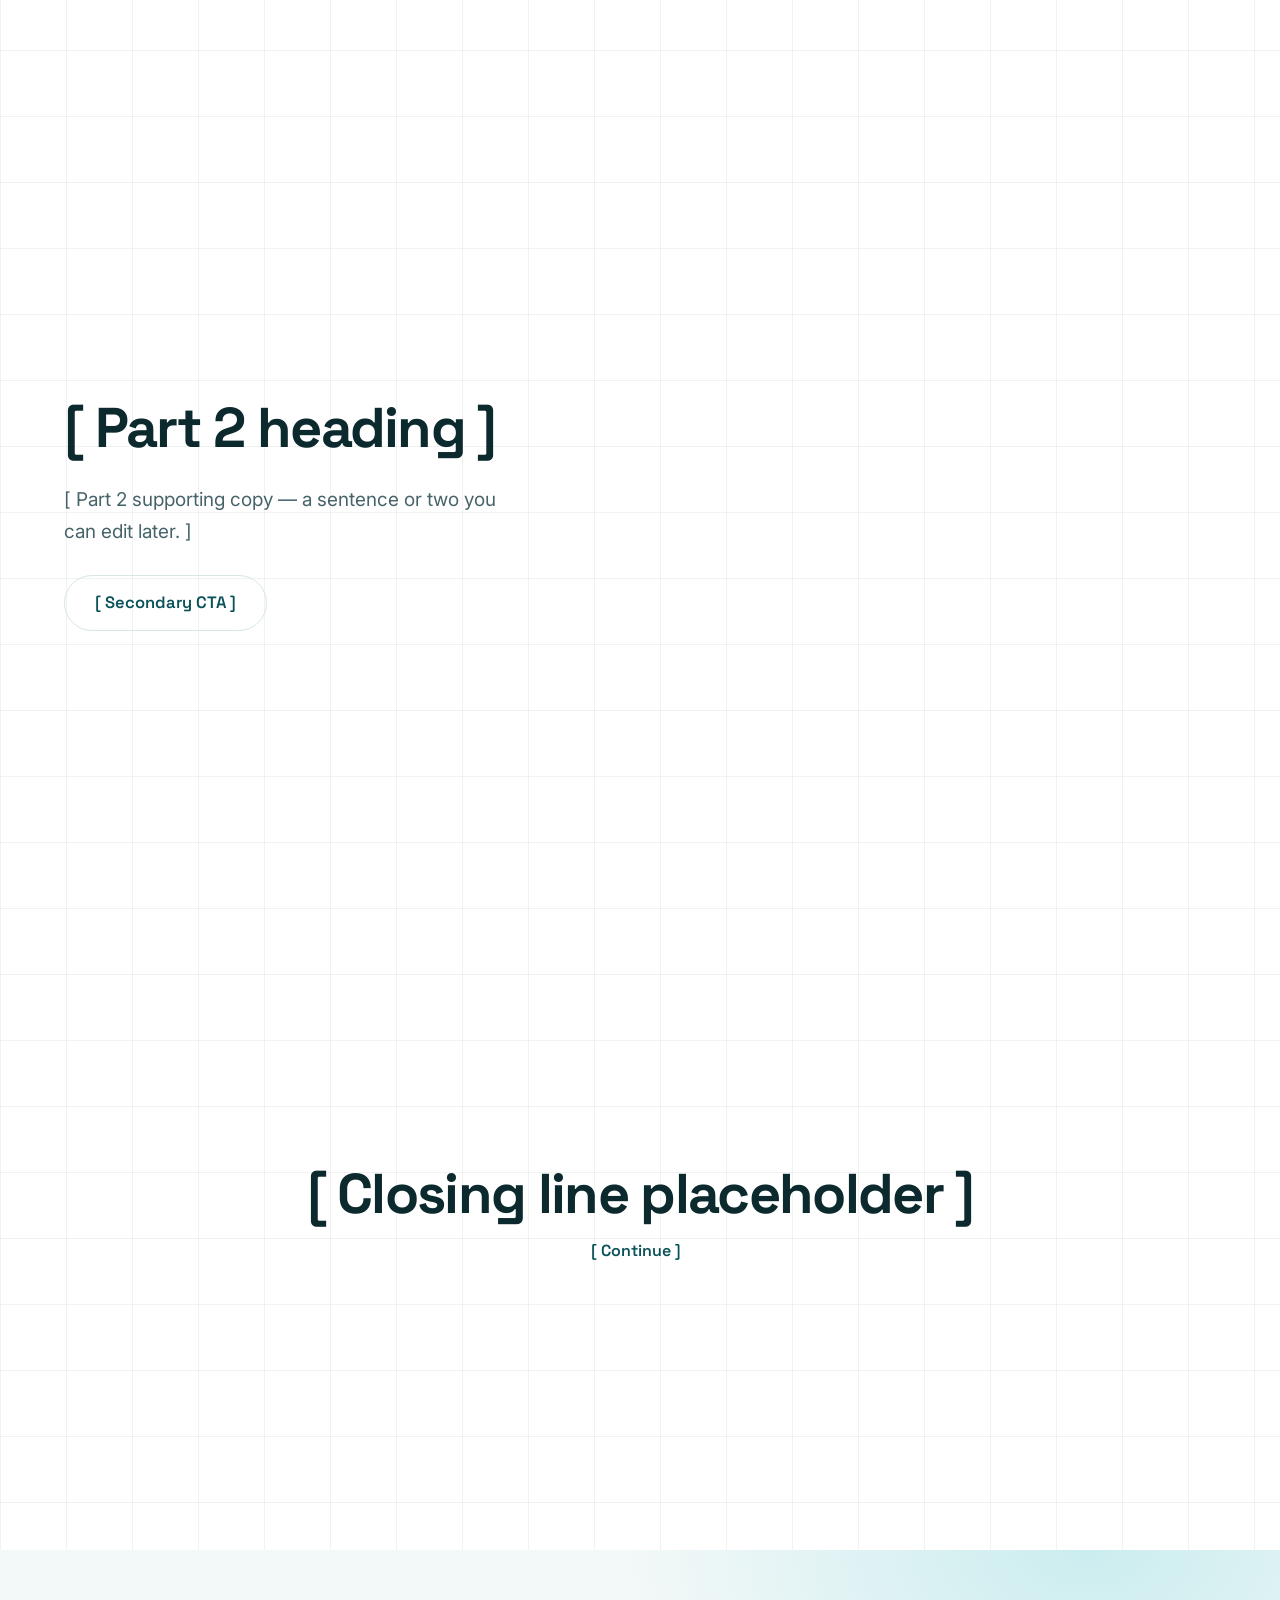
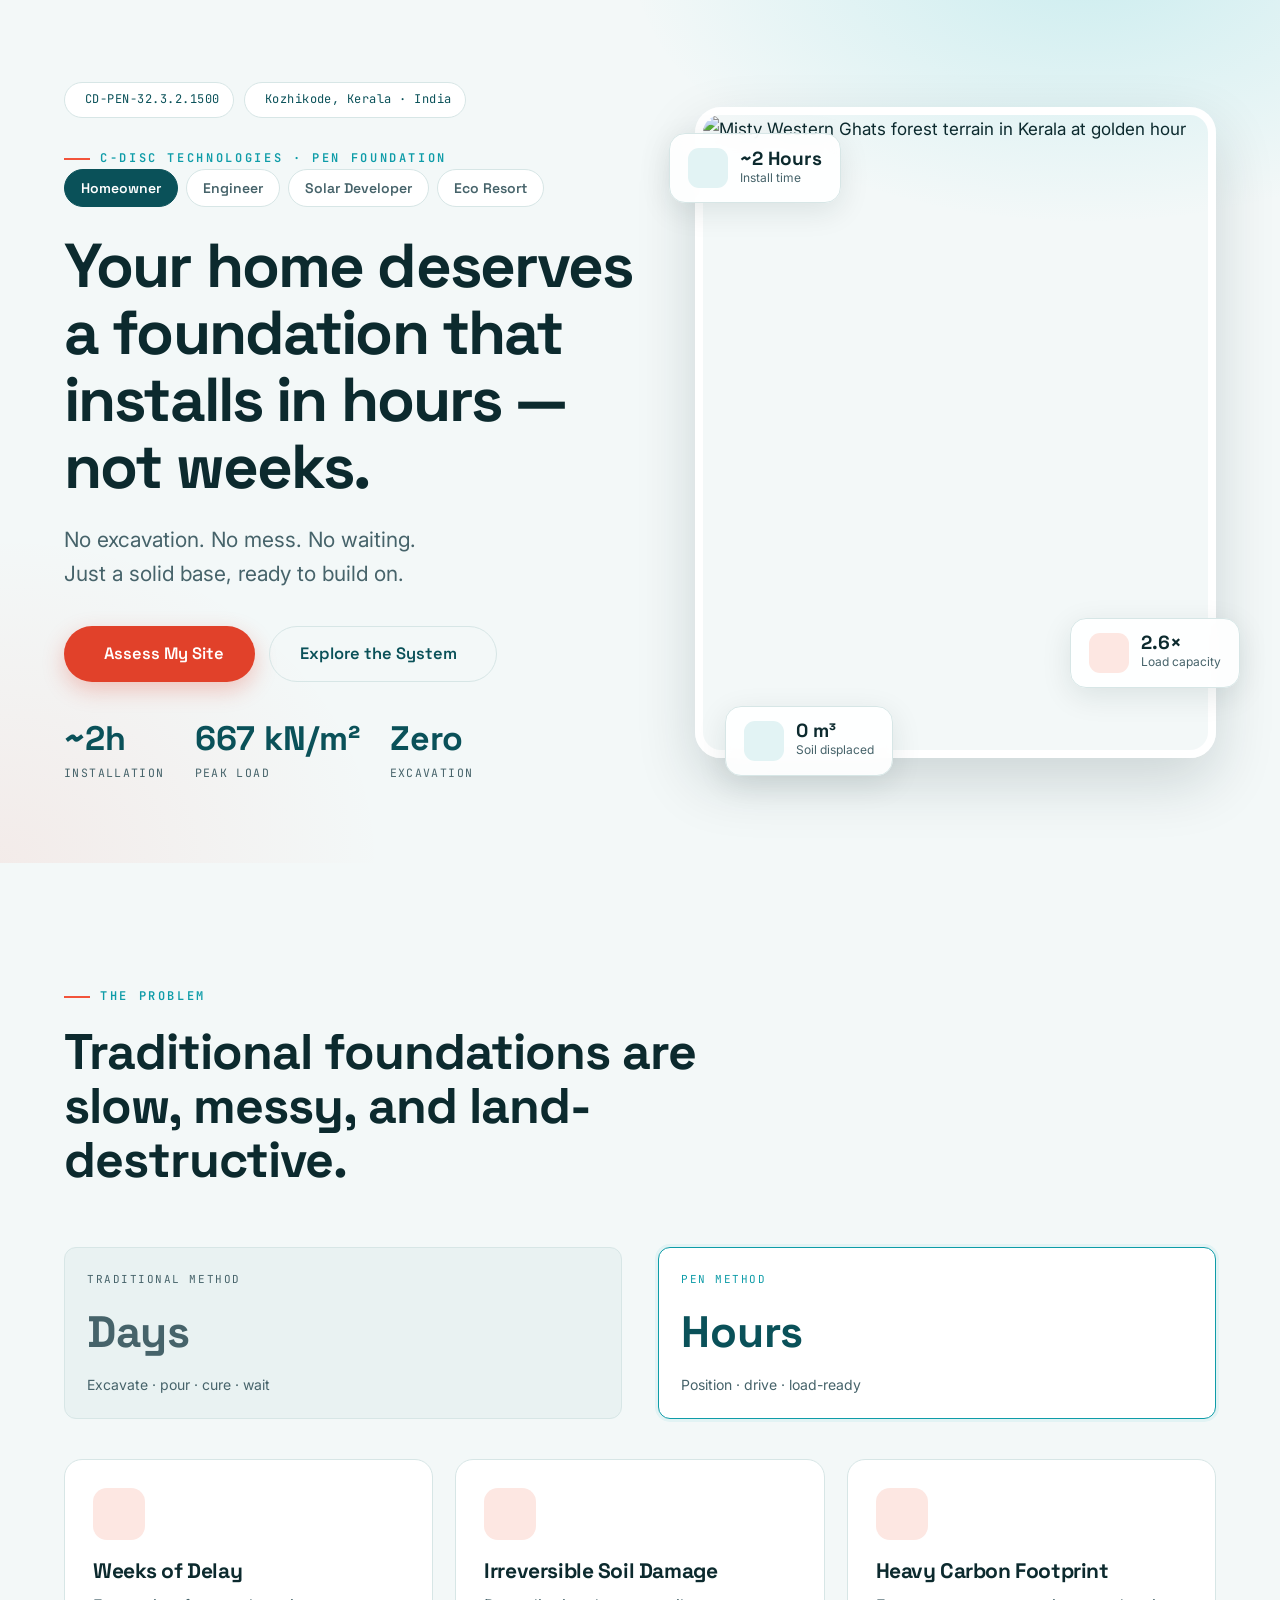
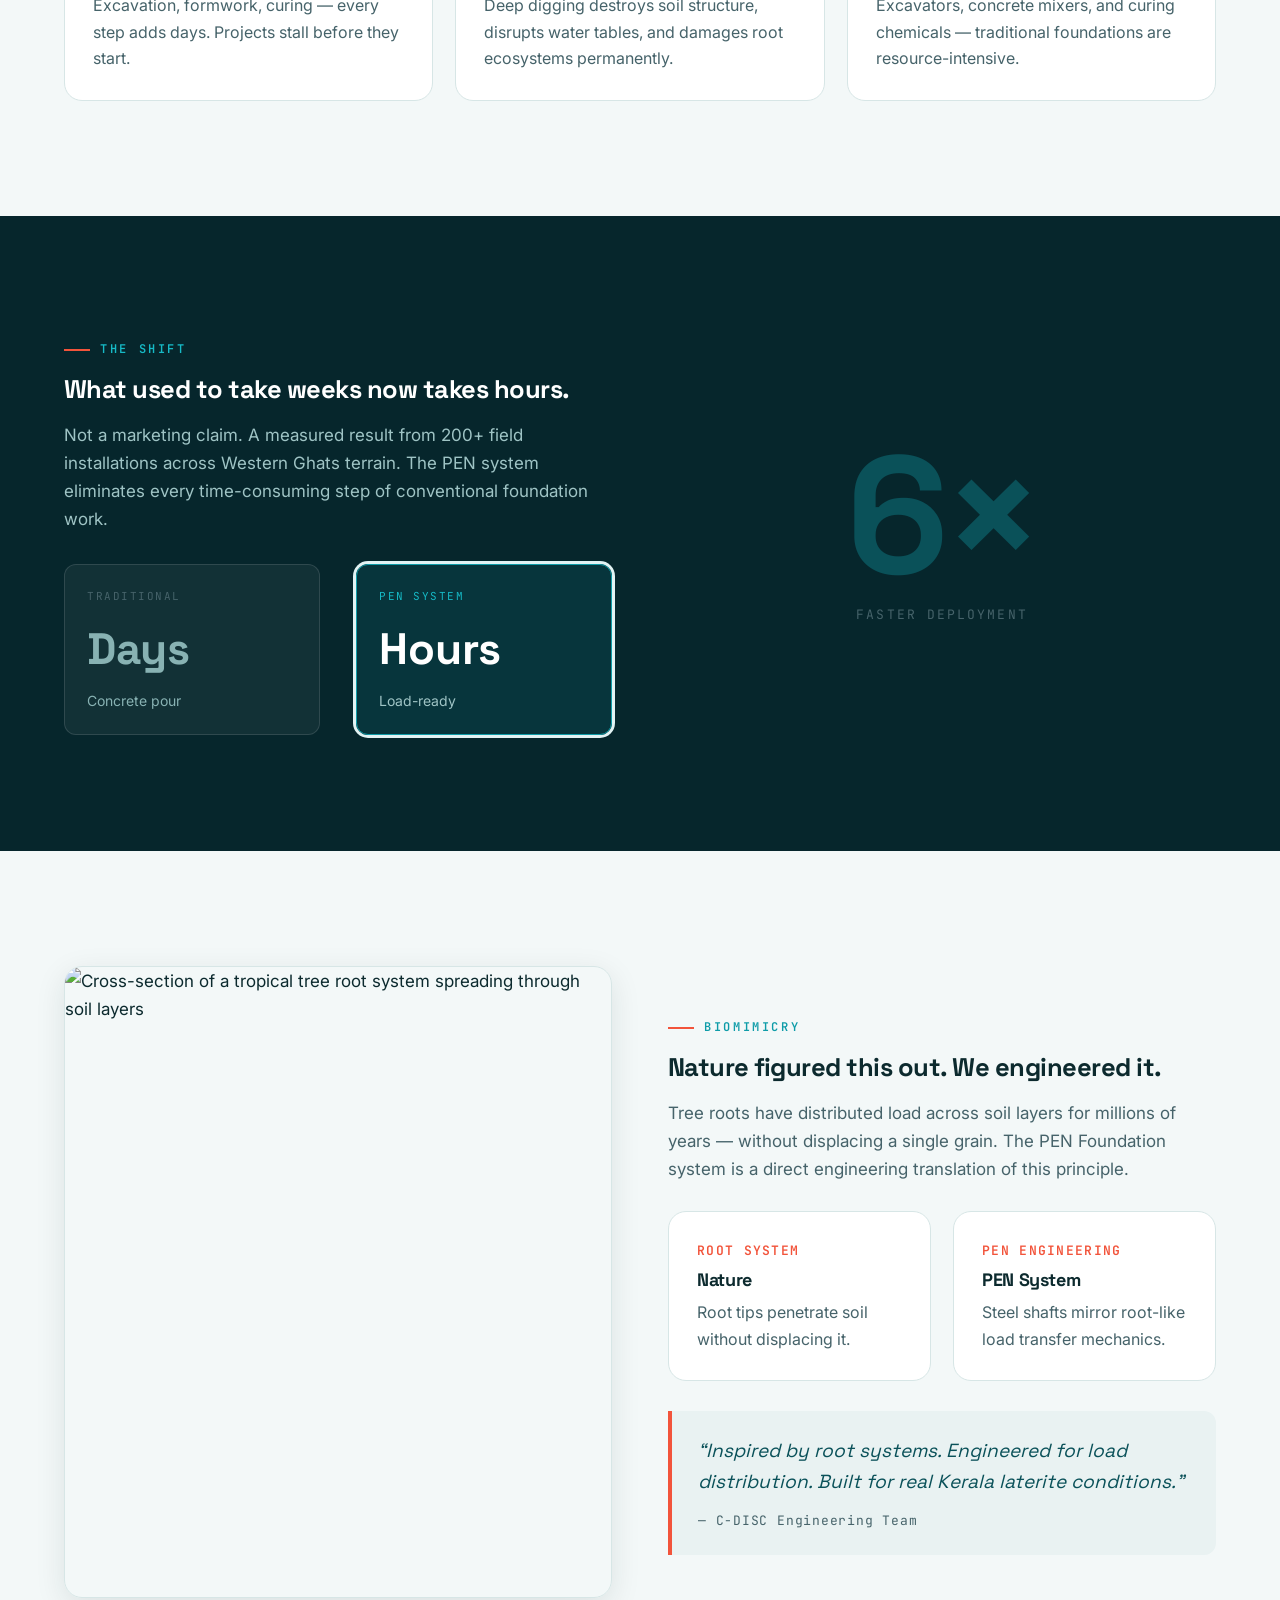
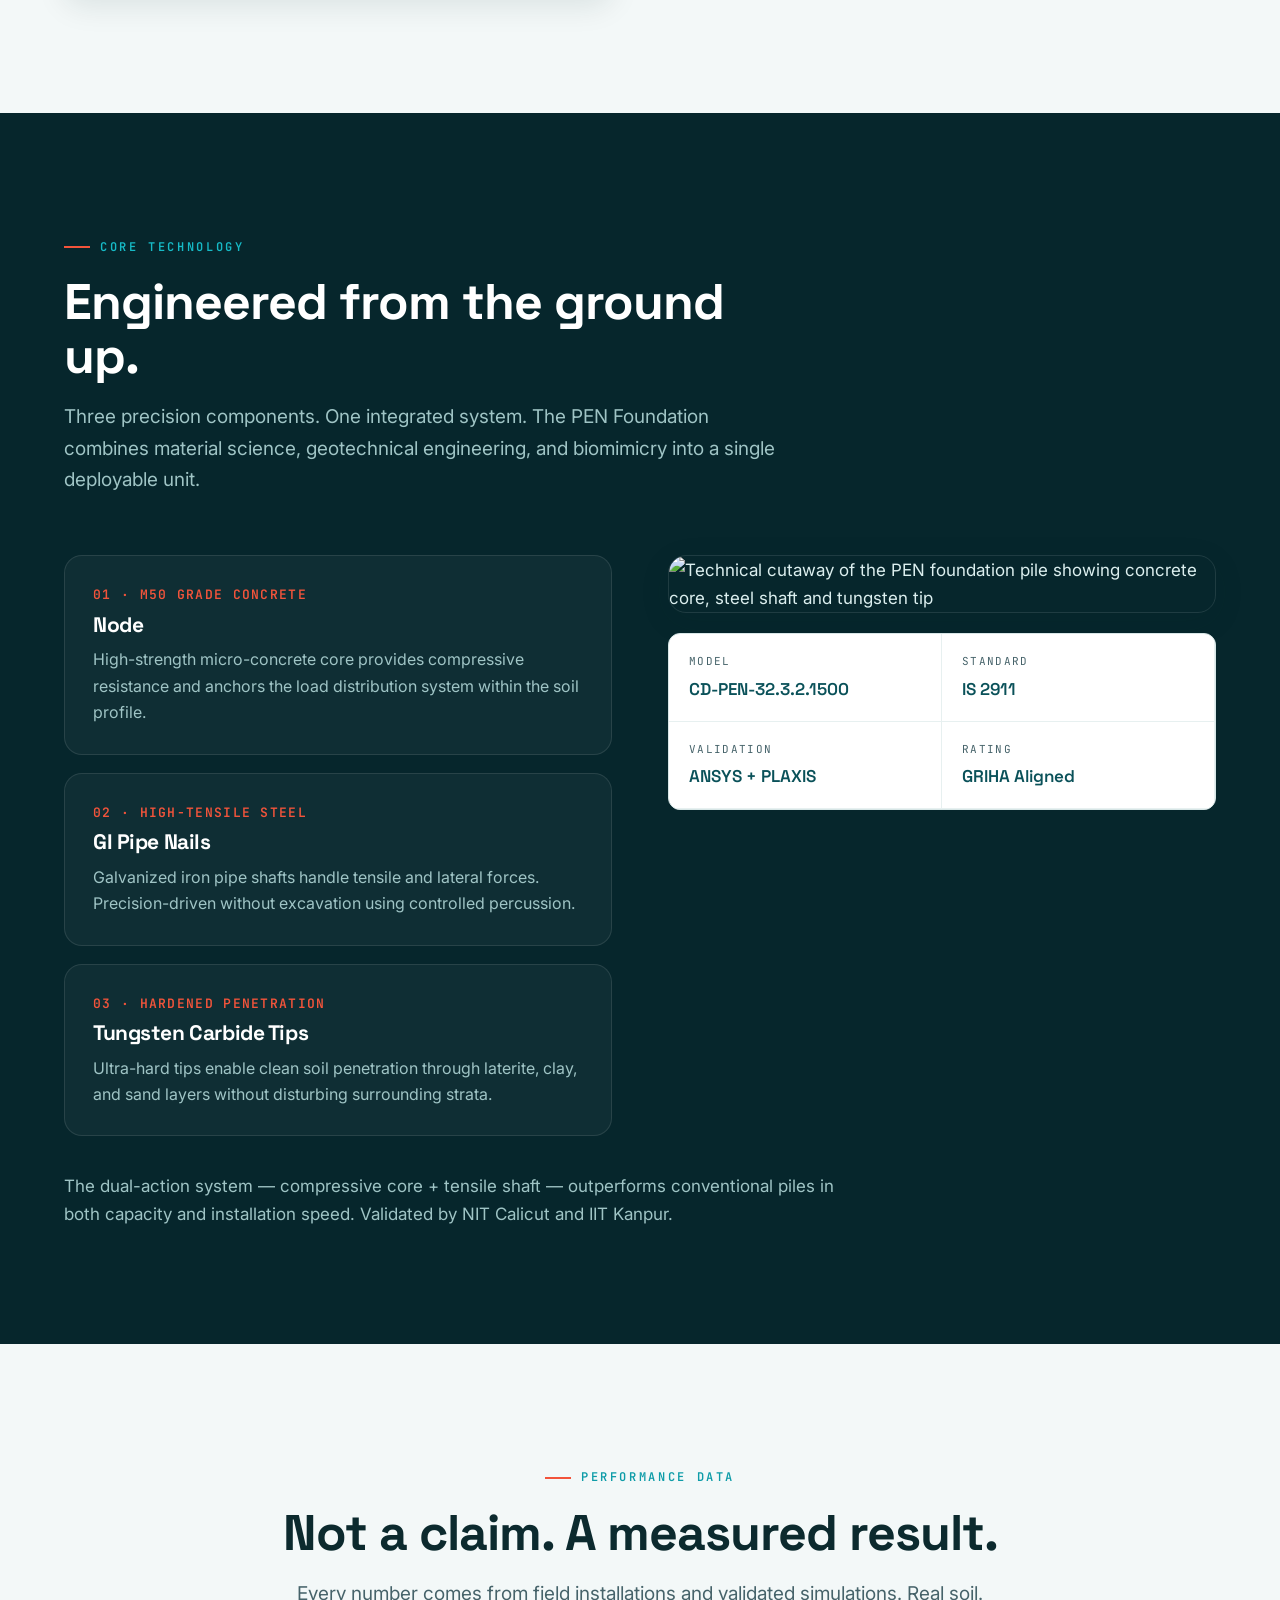
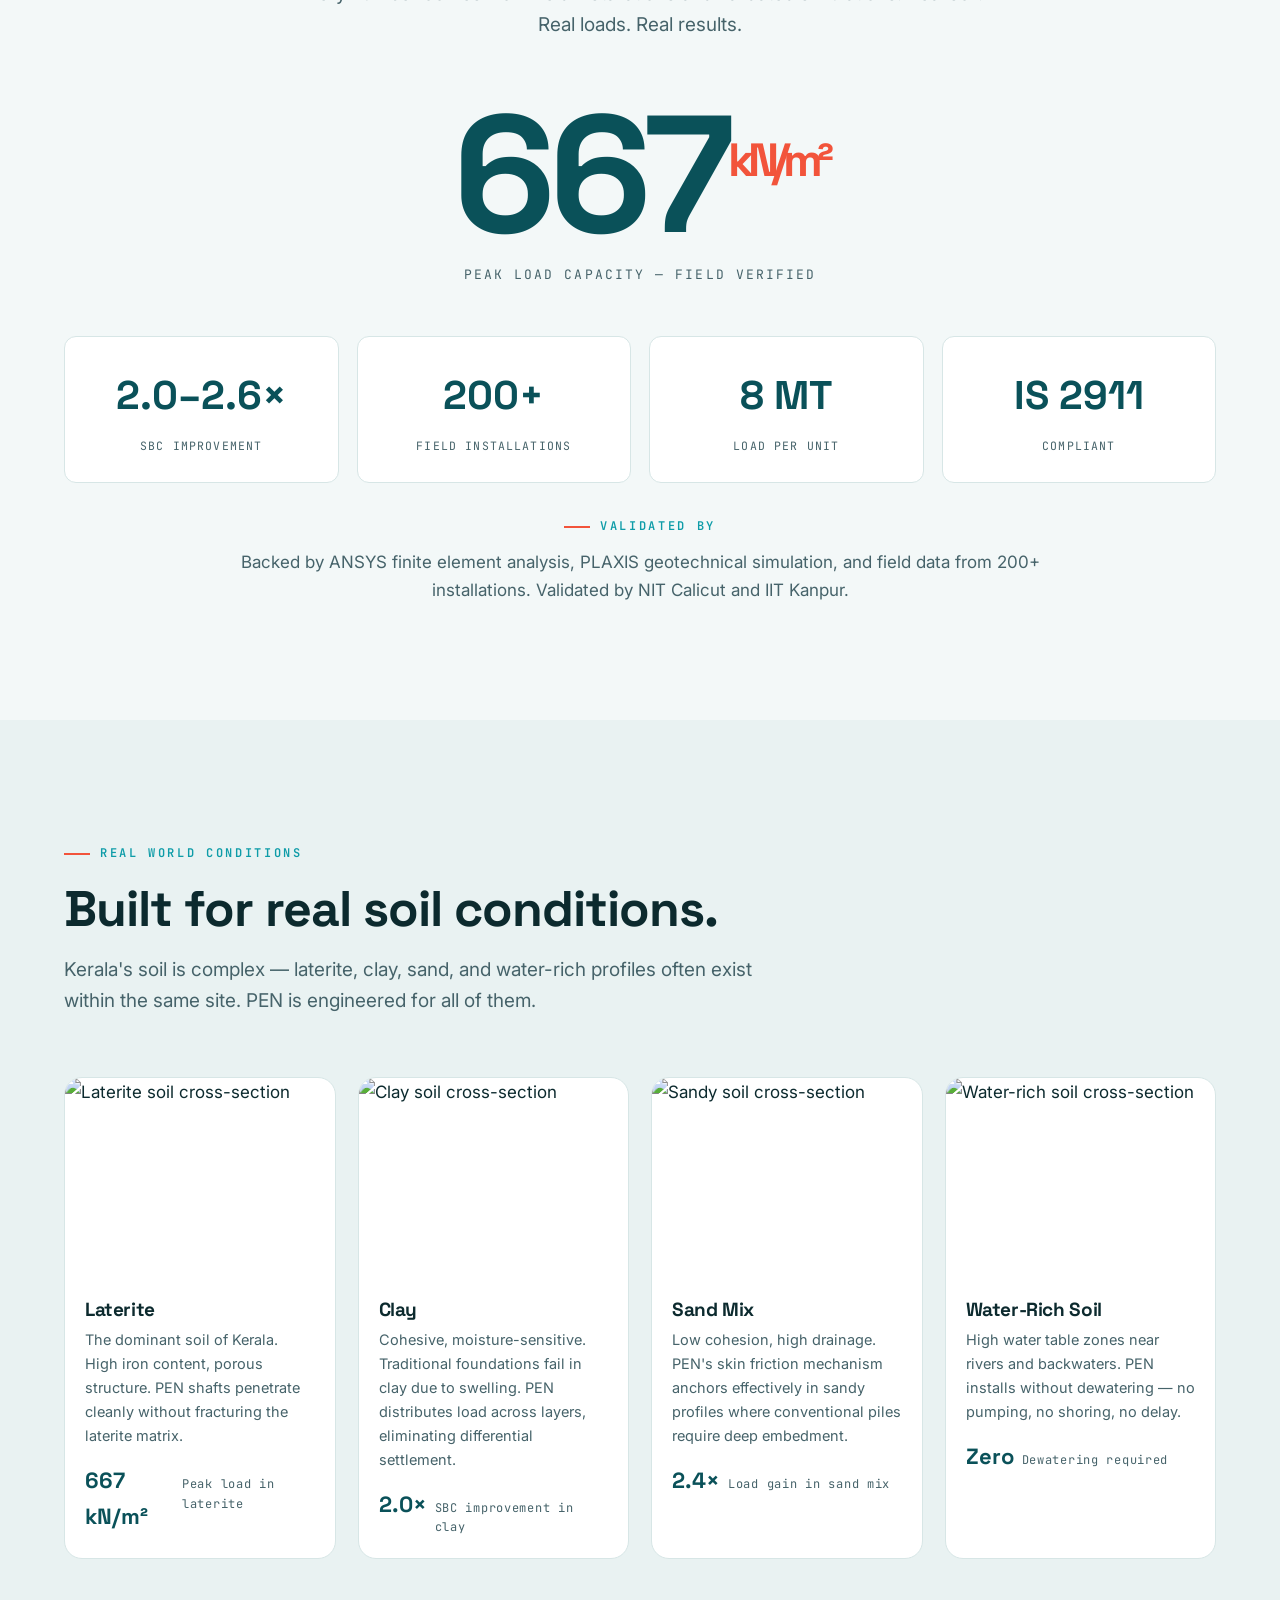
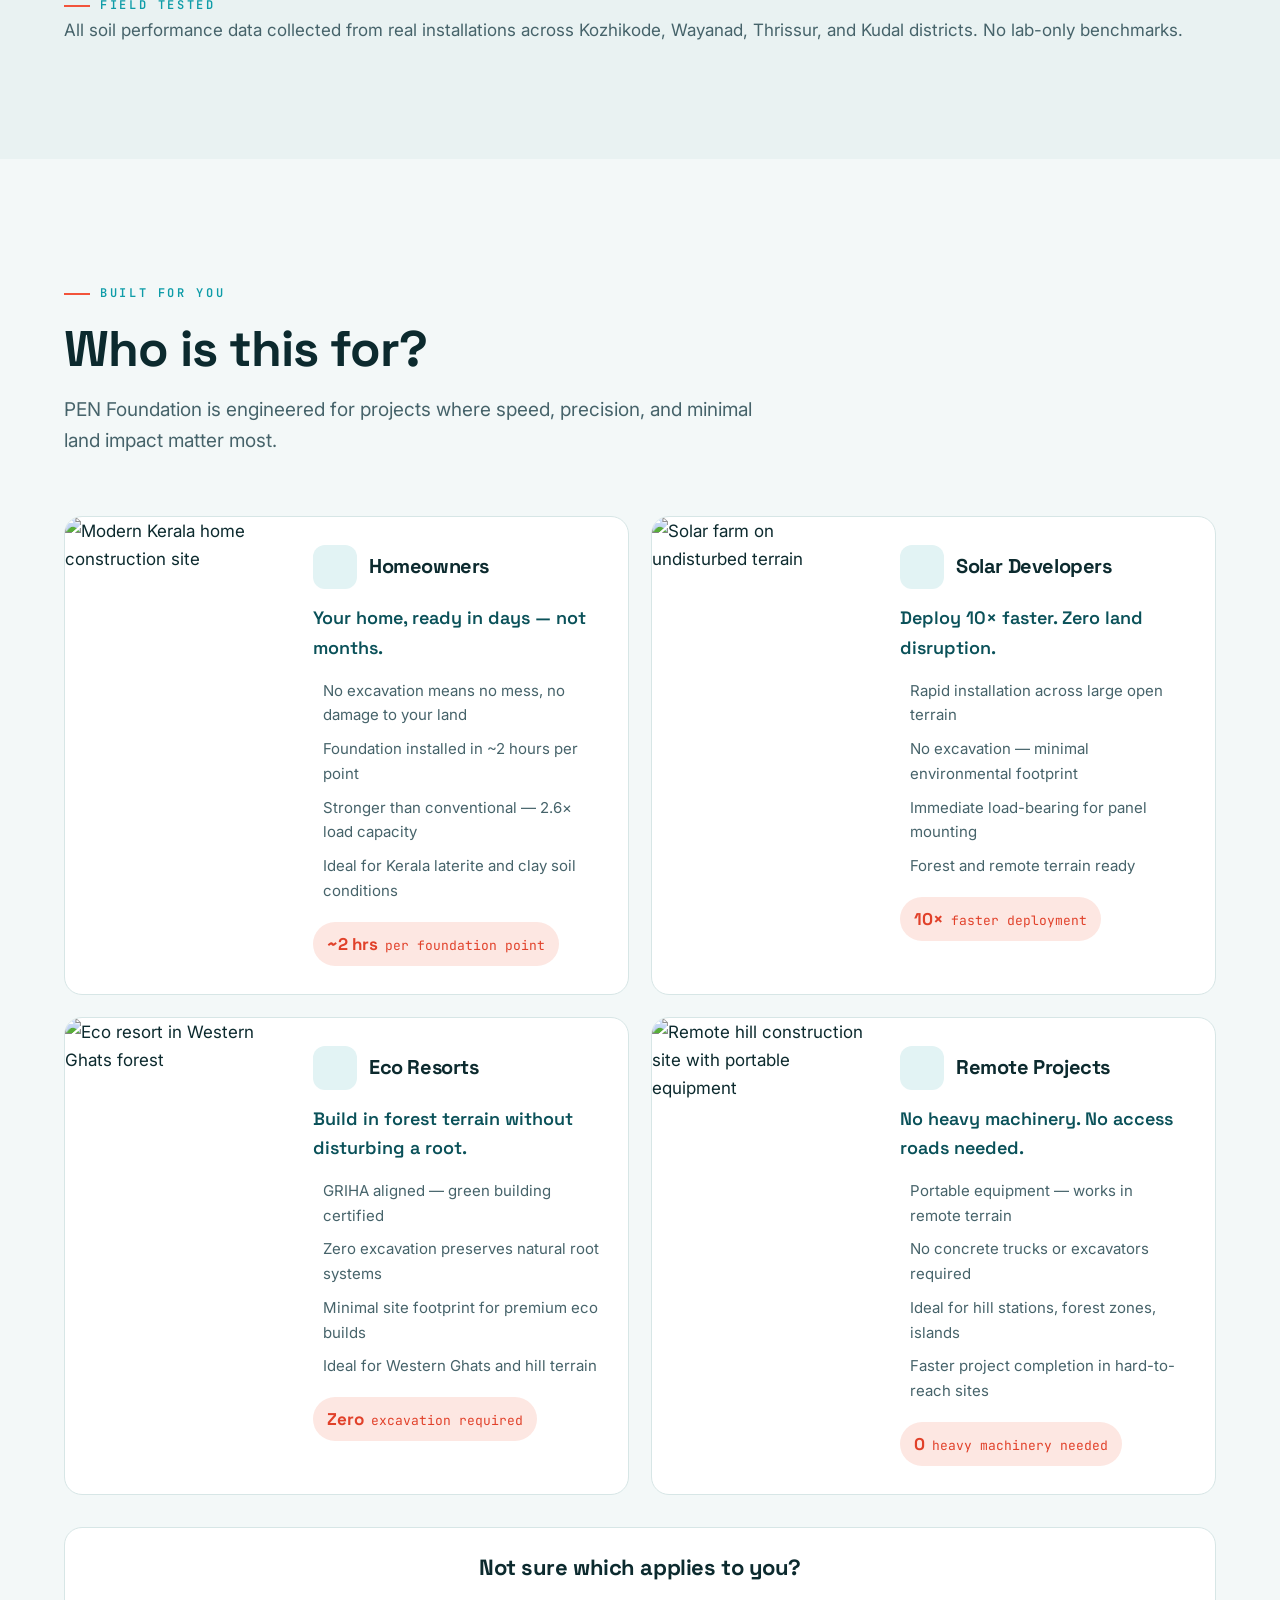
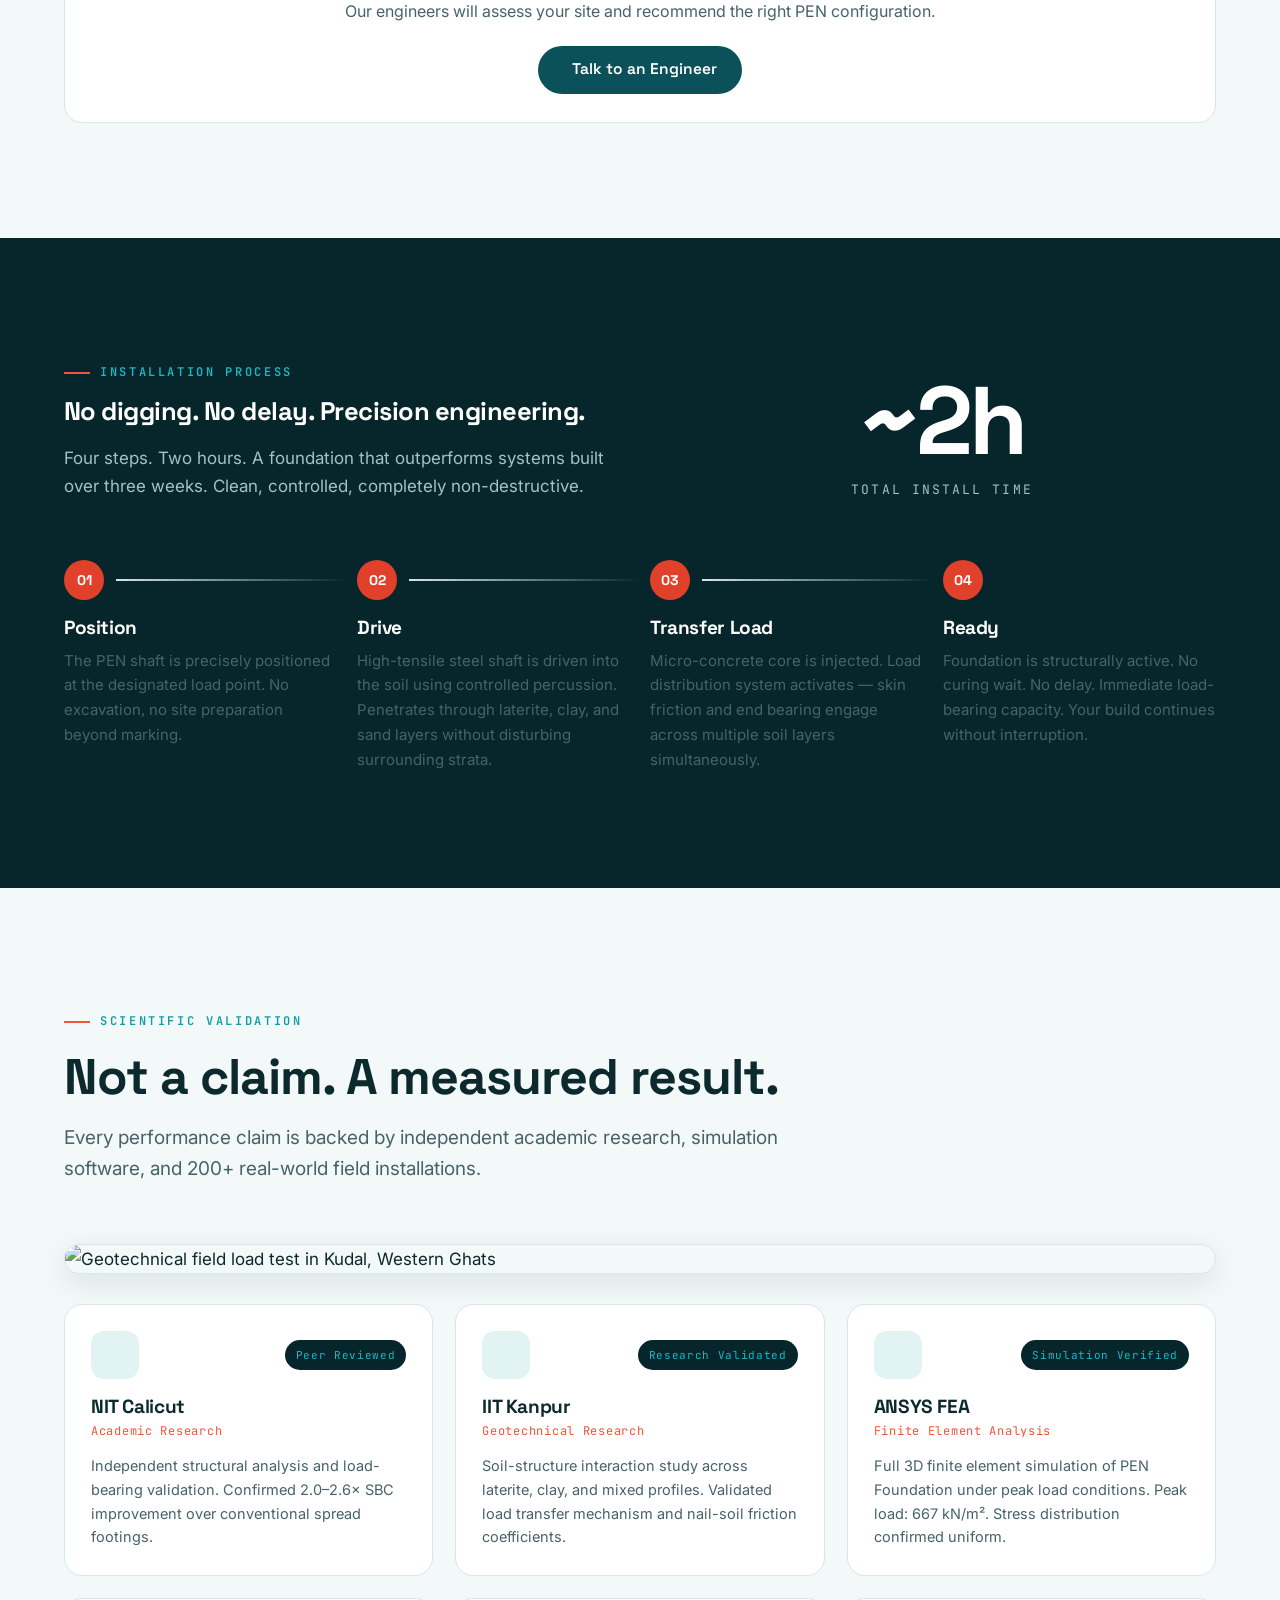
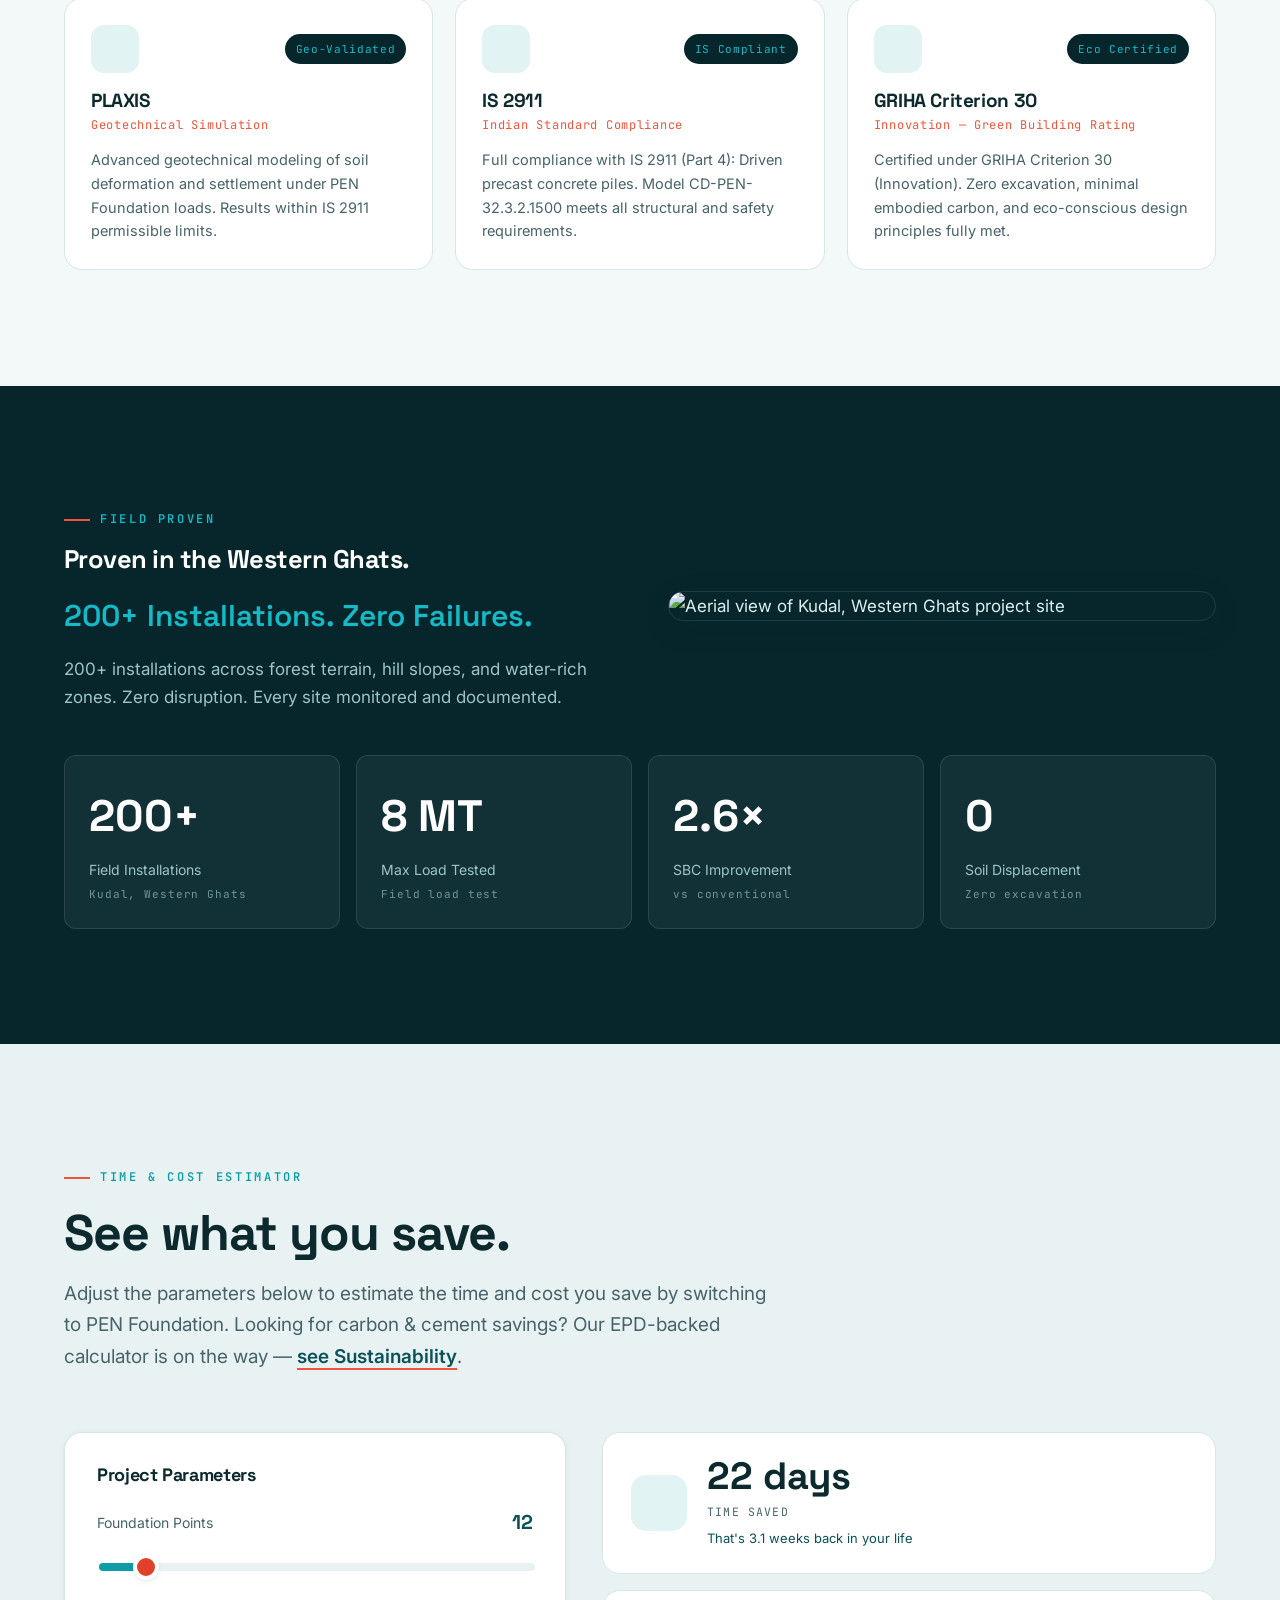
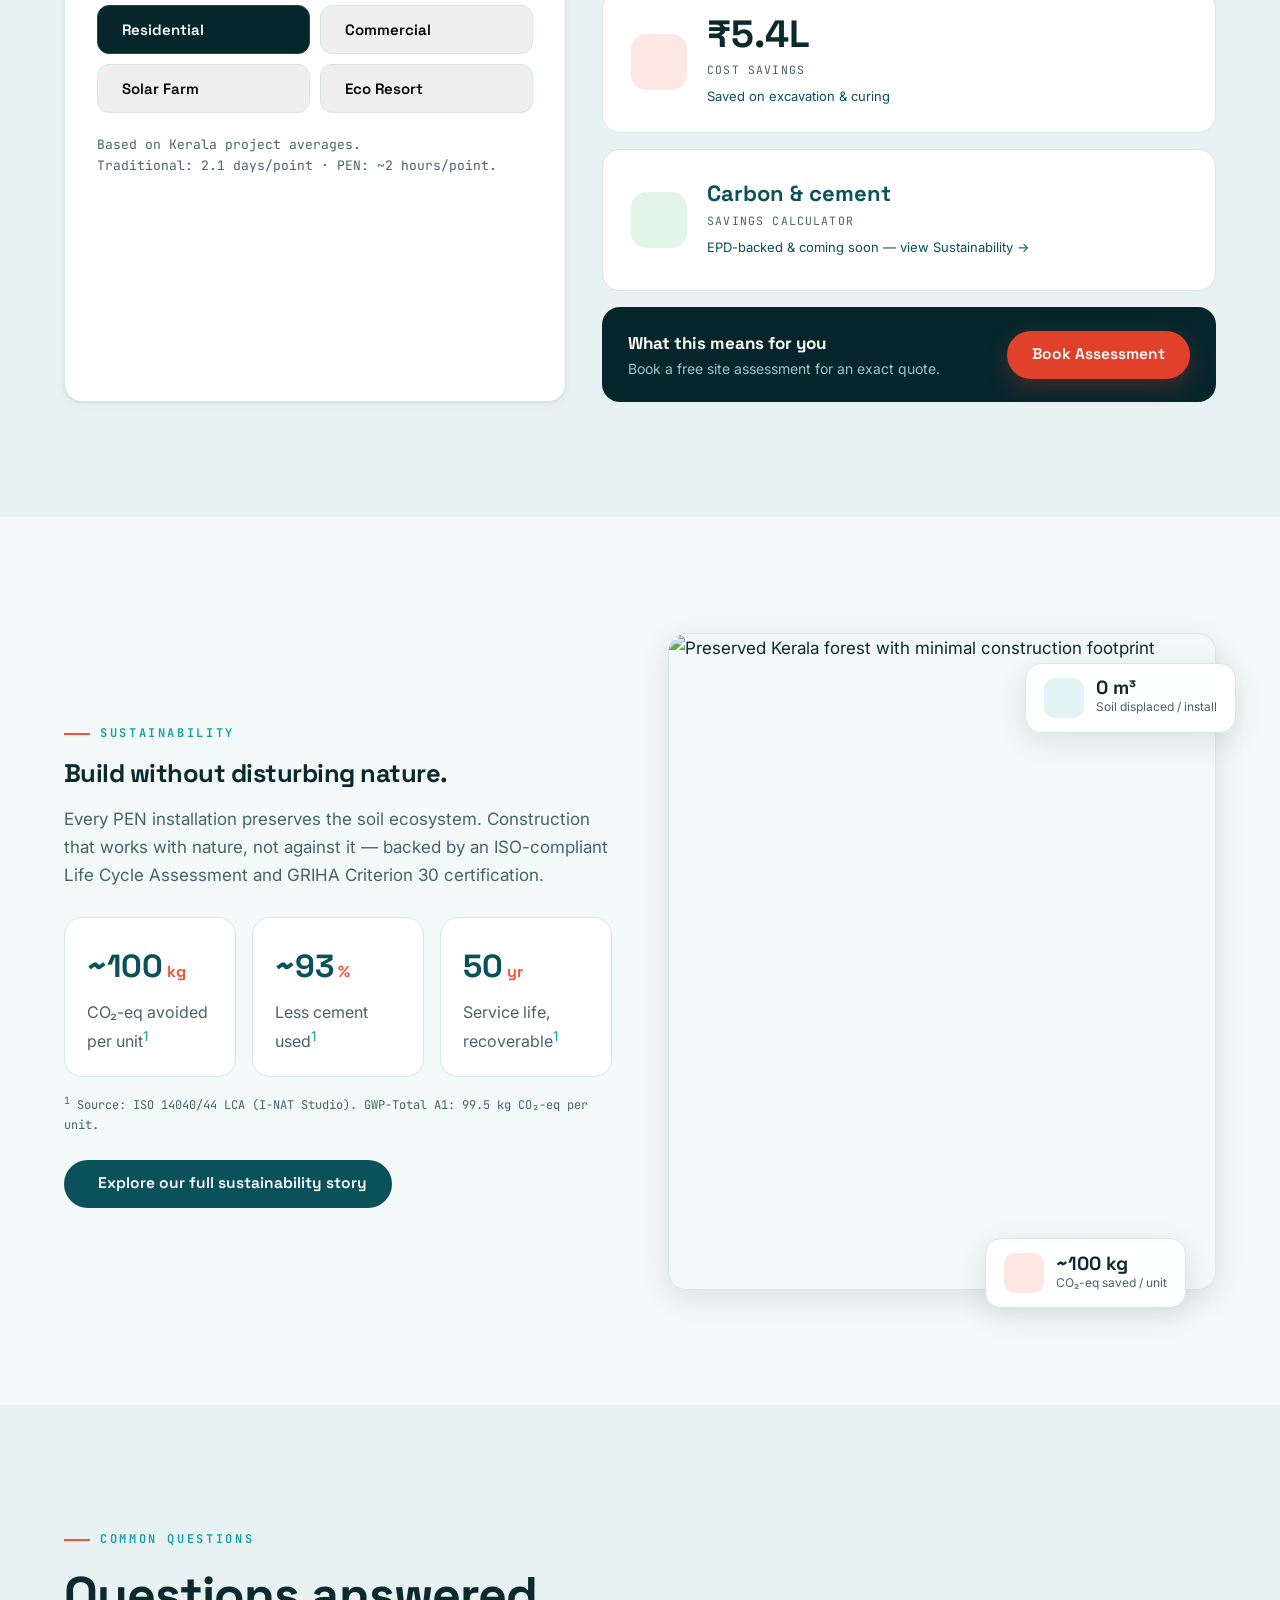
==== commit 82ec52df: "first live draft" ====
--- a/index.html
+++ b/index.html
@@ -1,24 +1,34 @@
 <!doctype html>
 <html lang="en">
+
 <head>
   <meta charset="UTF-8" />
   <meta name="viewport" content="width=device-width, initial-scale=1.0" />
   <title>C-DISC Technologies | PEN Foundation System — Kozhikode, Kerala</title>
-  <meta name="description" content="C-DISC Technologies PEN Foundation: Install in ~2 hours vs 21+ days. 2.0–2.6× load capacity. Zero excavation. IS 2911 compliant. ANSYS validated. Kozhikode, Kerala deep-tech construction innovation." />
-  <meta name="keywords" content="PEN Foundation, foundation engineering Kerala, zero excavation foundation, C-DISC Technologies, deep tech construction Kozhikode" />
+  <meta name="description"
+    content="C-DISC Technologies PEN Foundation: Install in ~2 hours vs 21+ days. 2.0–2.6× load capacity. Zero excavation. IS 2911 compliant. ANSYS validated. Kozhikode, Kerala deep-tech construction innovation." />
+  <meta name="keywords"
+    content="PEN Foundation, foundation engineering Kerala, zero excavation foundation, C-DISC Technologies, deep tech construction Kozhikode" />
   <meta name="robots" content="index, follow" />
   <link rel="canonical" href="https://cdisc.in/" />
   <meta property="og:title" content="C-DISC Technologies | PEN Foundation System" />
-  <meta property="og:description" content="Faster. Stronger. Greener. Foundation engineering that installs in hours, not weeks." />
+  <meta property="og:description"
+    content="Faster. Stronger. Greener. Foundation engineering that installs in hours, not weeks." />
   <meta property="og:type" content="website" />
   <link rel="icon" type="image/png" href="PEN-Logo.png" />
 
   <link rel="preconnect" href="https://fonts.googleapis.com">
   <link rel="preconnect" href="https://fonts.gstatic.com" crossorigin>
-  <link href="https://fonts.googleapis.com/css2?family=Space+Grotesk:wght@400;500;600;700&family=Inter:wght@300;400;500;600;700&family=JetBrains+Mono:wght@400;500;600&display=swap" rel="stylesheet">
+  <link
+    href="https://fonts.googleapis.com/css2?family=Space+Grotesk:wght@400;500;600;700&family=Inter:wght@300;400;500;600;700&family=JetBrains+Mono:wght@400;500;600&display=swap"
+    rel="stylesheet">
+  <link href="https://fonts.googleapis.com/css2?family=Roboto:ital,wght@0,100..900;1,100..900&display=swap"
+    rel="stylesheet">
   <link rel="stylesheet" href="https://cdnjs.cloudflare.com/ajax/libs/remixicon/4.5.0/remixicon.min.css">
   <link rel="stylesheet" href="styles.css" />
+
 </head>
+
 <body>
 
   <!-- ============ NAV ============ -->
@@ -35,10 +45,12 @@
         <a href="#calculator">Calculator</a>
       </nav>
       <div class="nav-cta">
-        <a href="https://wa.me/91XXXXXXXXXX?text=Hi%2C%20I%27m%20interested%20in%20PEN%20Foundation" class="nav-icon" aria-label="WhatsApp"><i class="ri-whatsapp-line"></i></a>
+        <a href="https://wa.me/91XXXXXXXXXX?text=Hi%2C%20I%27m%20interested%20in%20PEN%20Foundation" class="nav-icon"
+          aria-label="WhatsApp"><i class="ri-whatsapp-line"></i></a>
         <a href="tel:+91XXXXXXXXXX" class="nav-icon" aria-label="Call us"><i class="ri-phone-line"></i></a>
         <a href="#cta" class="btn btn-primary">Book Assessment</a>
-        <button class="nav-toggle" id="navToggle" aria-label="Open menu" aria-expanded="false"><i class="ri-menu-3-line"></i></button>
+        <button class="nav-toggle" id="navToggle" aria-label="Open menu" aria-expanded="false"><i
+            class="ri-menu-3-line"></i></button>
       </div>
     </div>
   </header>
@@ -58,7 +70,8 @@
       <a href="#faq" data-close>FAQ</a>
     </nav>
     <div class="mm-actions">
-      <a href="https://wa.me/91XXXXXXXXXX?text=Hi%2C%20I%27m%20interested%20in%20PEN%20Foundation" class="btn btn-wa btn-block" data-close><i class="ri-whatsapp-line"></i> WhatsApp</a>
+      <a href="https://wa.me/91XXXXXXXXXX?text=Hi%2C%20I%27m%20interested%20in%20PEN%20Foundation"
+        class="btn btn-wa btn-block" data-close><i class="ri-whatsapp-line"></i> WhatsApp</a>
       <a href="#cta" class="btn btn-primary btn-block" data-close>Book Assessment</a>
     </div>
   </div>
@@ -76,12 +89,19 @@
     <!-- PART 0 · intro -->
     <div class="h3d-screen h3d-intro">
       <div class="wrap">
-        <p class="eyebrow">[ Eyebrow — short tagline ]</p>
-        <h1 class="h3d-title">[ YOUR ]<br>[ HEADLINE ]<br>[ YOUR ]<br>
-          <span class="keyboard">
+        <p class="eyebrow">Introducing PEN Foundation</p>
+        <h1 class="h3d-title" style="font-size: 64px;">Stop Digging<br> Start Building Smarter<br>
+          <!-- <span class="keyboard">
             <span class="key">K</span><span class="key">E</span><span class="key">Y</span><span class="key">W</span><span class="key">O</span><span class="key">R</span><span class="key">D</span>
-          </span>
+          </span> -->
         </h1>
+        <br>
+        <p style="width: 60%; font-family: 'Roboto', Courier, monospace; text-transform: none;">PEN
+          Foundation is a
+          next-generation foundation system that replaces
+          conventional excavation
+          with precision-engineered ground anchoring—reducing construction time, minimizing concrete consumption, and
+          preserving the natural landscape.</p>
       </div>
       <a href="#part1" class="h3d-scroll" aria-label="Scroll down"><span class="dot"></span></a>
     </div>
@@ -131,7 +151,8 @@
         </div>
 
         <h1 id="heroHead" class="reveal">Your home deserves a foundation that installs in hours — not weeks.</h1>
-        <p class="hero-sub reveal" id="heroSub">No excavation. No mess. No waiting. Just a solid base, ready to build on.</p>
+        <p class="hero-sub reveal" id="heroSub">No excavation. No mess. No waiting. Just a solid base, ready to build
+          on.</p>
 
         <div class="hero-cta reveal">
           <a href="#cta" class="btn btn-primary btn-lg"><i class="ri-map-pin-line"></i> Assess My Site</a>
@@ -139,19 +160,48 @@
         </div>
 
         <div class="hero-stats reveal">
-          <div class="hstat"><div class="n" data-count="2" data-prefix="~" data-suffix="h">~2h</div><div class="l">Installation</div></div>
-          <div class="hstat"><div class="n" data-count="667" data-suffix=" kN/m²">667 kN/m²</div><div class="l">Peak Load</div></div>
-          <div class="hstat"><div class="n">Zero</div><div class="l">Excavation</div></div>
+          <div class="hstat">
+            <div class="n" data-count="2" data-prefix="~" data-suffix="h">~2h</div>
+            <div class="l">Installation</div>
+          </div>
+          <div class="hstat">
+            <div class="n" data-count="667" data-suffix=" kN/m²">667 kN/m²</div>
+            <div class="l">Peak Load</div>
+          </div>
+          <div class="hstat">
+            <div class="n">Zero</div>
+            <div class="l">Excavation</div>
+          </div>
         </div>
       </div>
 
       <div class="hero-media reveal">
         <div class="frame" data-parallax>
-          <img src="https://readdy.ai/api/search-image?query=dramatic%20aerial%20view%20Western%20Ghats%20Kerala%20misty%20mountain%20forest%20terrain%20at%20golden%20hour%2C%20cinematic%20wide%20shot%2C%20deep%20shadows%2C%20lush%20green%20canopy%2C%20atmospheric%20haze%2C%20dark%20moody%20landscape%20photography%2C%20no%20people%2C%20ultra%20wide&width=1920&height=1080&seq=hero-bg-v2&orientation=landscape" alt="Misty Western Ghats forest terrain in Kerala at golden hour" loading="eager" />
-        </div>
-        <div class="float-card fc-1"><div class="ico"><i class="ri-time-line"></i></div><div><div class="n">~2 Hours</div><div class="l">Install time</div></div></div>
-        <div class="float-card fc-2"><div class="ico coral"><i class="ri-bar-chart-line"></i></div><div><div class="n">2.6×</div><div class="l">Load capacity</div></div></div>
-        <div class="float-card fc-3"><div class="ico"><i class="ri-leaf-line"></i></div><div><div class="n">0 m³</div><div class="l">Soil displaced</div></div></div>
+          <img
+            src="https://readdy.ai/api/search-image?query=dramatic%20aerial%20view%20Western%20Ghats%20Kerala%20misty%20mountain%20forest%20terrain%20at%20golden%20hour%2C%20cinematic%20wide%20shot%2C%20deep%20shadows%2C%20lush%20green%20canopy%2C%20atmospheric%20haze%2C%20dark%20moody%20landscape%20photography%2C%20no%20people%2C%20ultra%20wide&width=1920&height=1080&seq=hero-bg-v2&orientation=landscape"
+            alt="Misty Western Ghats forest terrain in Kerala at golden hour" loading="eager" />
+        </div>
+        <div class="float-card fc-1">
+          <div class="ico"><i class="ri-time-line"></i></div>
+          <div>
+            <div class="n">~2 Hours</div>
+            <div class="l">Install time</div>
+          </div>
+        </div>
+        <div class="float-card fc-2">
+          <div class="ico coral"><i class="ri-bar-chart-line"></i></div>
+          <div>
+            <div class="n">2.6×</div>
+            <div class="l">Load capacity</div>
+          </div>
+        </div>
+        <div class="float-card fc-3">
+          <div class="ico"><i class="ri-leaf-line"></i></div>
+          <div>
+            <div class="n">0 m³</div>
+            <div class="l">Soil displaced</div>
+          </div>
+        </div>
       </div>
     </div>
   </section>
@@ -165,15 +215,35 @@
       </div>
 
       <div class="compare reveal" style="margin-bottom:40px">
-        <div class="cpill bad"><div class="tag">Traditional Method</div><div class="big">Days</div><div class="sub">Excavate · pour · cure · wait</div></div>
+        <div class="cpill bad">
+          <div class="tag">Traditional Method</div>
+          <div class="big">Days</div>
+          <div class="sub">Excavate · pour · cure · wait</div>
+        </div>
         <div class="compare-arrow"><i class="ri-arrow-right-line"></i></div>
-        <div class="cpill good"><div class="tag">PEN Method</div><div class="big">Hours</div><div class="sub">Position · drive · load-ready</div></div>
+        <div class="cpill good">
+          <div class="tag">PEN Method</div>
+          <div class="big">Hours</div>
+          <div class="sub">Position · drive · load-ready</div>
+        </div>
       </div>
 
       <div class="grid cols-3">
-        <div class="card reveal"><div class="ico coral"><i class="ri-time-line"></i></div><h3>Weeks of Delay</h3><p>Excavation, formwork, curing — every step adds days. Projects stall before they start.</p></div>
-        <div class="card reveal"><div class="ico coral"><i class="ri-landscape-line"></i></div><h3>Irreversible Soil Damage</h3><p>Deep digging destroys soil structure, disrupts water tables, and damages root ecosystems permanently.</p></div>
-        <div class="card reveal"><div class="ico coral"><i class="ri-cloud-line"></i></div><h3>Heavy Carbon Footprint</h3><p>Excavators, concrete mixers, and curing chemicals — traditional foundations are resource-intensive.</p></div>
+        <div class="card reveal">
+          <div class="ico coral"><i class="ri-time-line"></i></div>
+          <h3>Weeks of Delay</h3>
+          <p>Excavation, formwork, curing — every step adds days. Projects stall before they start.</p>
+        </div>
+        <div class="card reveal">
+          <div class="ico coral"><i class="ri-landscape-line"></i></div>
+          <h3>Irreversible Soil Damage</h3>
+          <p>Deep digging destroys soil structure, disrupts water tables, and damages root ecosystems permanently.</p>
+        </div>
+        <div class="card reveal">
+          <div class="ico coral"><i class="ri-cloud-line"></i></div>
+          <h3>Heavy Carbon Footprint</h3>
+          <p>Excavators, concrete mixers, and curing chemicals — traditional foundations are resource-intensive.</p>
+        </div>
       </div>
     </div>
   </section>
@@ -184,11 +254,21 @@
       <div class="reveal">
         <div class="eyebrow">The Shift</div>
         <h2 style="margin-top:16px">What used to take weeks now takes hours.</h2>
-        <p class="lead" style="margin-top:18px">Not a marketing claim. A measured result from 200+ field installations across Western Ghats terrain. The PEN system eliminates every time-consuming step of conventional foundation work.</p>
+        <p class="lead" style="margin-top:18px">Not a marketing claim. A measured result from 200+ field installations
+          across Western Ghats terrain. The PEN system eliminates every time-consuming step of conventional foundation
+          work.</p>
         <div class="compare" style="margin-top:30px">
-          <div class="cpill bad" style="background:rgba(255,255,255,.05);border-color:rgba(255,255,255,.12)"><div class="tag">Traditional</div><div class="big" style="color:#88B2B3">Days</div><div class="sub" style="color:#88B2B3">Concrete pour</div></div>
+          <div class="cpill bad" style="background:rgba(255,255,255,.05);border-color:rgba(255,255,255,.12)">
+            <div class="tag">Traditional</div>
+            <div class="big" style="color:#88B2B3">Days</div>
+            <div class="sub" style="color:#88B2B3">Concrete pour</div>
+          </div>
           <div class="compare-arrow"><i class="ri-arrow-right-line"></i></div>
-          <div class="cpill good" style="background:rgba(22,186,198,.1)"><div class="tag" style="color:var(--teal-bright)">PEN System</div><div class="big" style="color:#fff">Hours</div><div class="sub" style="color:#9FC4C5">Load-ready</div></div>
+          <div class="cpill good" style="background:rgba(22,186,198,.1)">
+            <div class="tag" style="color:var(--teal-bright)">PEN System</div>
+            <div class="big" style="color:#fff">Hours</div>
+            <div class="sub" style="color:#9FC4C5">Load-ready</div>
+          </div>
         </div>
       </div>
       <div class="reveal">
@@ -204,19 +284,34 @@
   <section class="section" id="biomimicry">
     <div class="wrap split">
       <div class="media-frame reveal" data-parallax style="aspect-ratio:13/15">
-        <img src="https://readdy.ai/api/search-image?query=macro%20photography%20of%20ancient%20tropical%20tree%20root%20system%20underground%2C%20cross%20section%20view%20showing%20roots%20spreading%20deep%20into%20laterite%20soil%20layers%2C%20Kerala%20forest%2C%20natural%20load%20distribution%2C%20warm%20earth%20tones%2C%20dramatic%20side%20lighting%2C%20scientific%20nature%20photography%2C%20no%20text%2C%20ultra%20detailed&width=520&height=600&seq=biomimicry-roots-v2&orientation=portrait" alt="Cross-section of a tropical tree root system spreading through soil layers" loading="lazy" />
+        <img
+          src="https://readdy.ai/api/search-image?query=macro%20photography%20of%20ancient%20tropical%20tree%20root%20system%20underground%2C%20cross%20section%20view%20showing%20roots%20spreading%20deep%20into%20laterite%20soil%20layers%2C%20Kerala%20forest%2C%20natural%20load%20distribution%2C%20warm%20earth%20tones%2C%20dramatic%20side%20lighting%2C%20scientific%20nature%20photography%2C%20no%20text%2C%20ultra%20detailed&width=520&height=600&seq=biomimicry-roots-v2&orientation=portrait"
+          alt="Cross-section of a tropical tree root system spreading through soil layers" loading="lazy" />
       </div>
       <div class="reveal">
         <div class="eyebrow">Biomimicry</div>
         <h2 style="margin-top:16px">Nature figured this out. We engineered it.</h2>
-        <p class="lead" style="margin-top:18px">Tree roots have distributed load across soil layers for millions of years — without displacing a single grain. The PEN Foundation system is a direct engineering translation of this principle.</p>
+        <p class="lead" style="margin-top:18px">Tree roots have distributed load across soil layers for millions of
+          years — without displacing a single grain. The PEN Foundation system is a direct engineering translation of
+          this principle.</p>
         <div class="grid cols-2" style="margin-top:28px">
-          <div class="card"><div class="num">ROOT SYSTEM</div><h3 style="font-size:18px;margin-top:8px">Nature</h3><p>Root tips penetrate soil without displacing it.</p></div>
-          <div class="card"><div class="num">PEN ENGINEERING</div><h3 style="font-size:18px;margin-top:8px">PEN System</h3><p>Steel shafts mirror root-like load transfer mechanics.</p></div>
-        </div>
-        <blockquote class="reveal" style="margin:30px 0 0;padding:24px 26px;border-left:4px solid var(--coral);background:var(--bg-alt);border-radius:0 var(--radius-sm) var(--radius-sm) 0;font-family:var(--font-head);font-size:19px;color:var(--teal-dark);font-style:italic">
+          <div class="card">
+            <div class="num">ROOT SYSTEM</div>
+            <h3 style="font-size:18px;margin-top:8px">Nature</h3>
+            <p>Root tips penetrate soil without displacing it.</p>
+          </div>
+          <div class="card">
+            <div class="num">PEN ENGINEERING</div>
+            <h3 style="font-size:18px;margin-top:8px">PEN System</h3>
+            <p>Steel shafts mirror root-like load transfer mechanics.</p>
+          </div>
+        </div>
+        <blockquote class="reveal"
+          style="margin:30px 0 0;padding:24px 26px;border-left:4px solid var(--coral);background:var(--bg-alt);border-radius:0 var(--radius-sm) var(--radius-sm) 0;font-family:var(--font-head);font-size:19px;color:var(--teal-dark);font-style:italic">
           “Inspired by root systems. Engineered for load distribution. Built for real Kerala laterite conditions.”
-          <cite style="display:block;margin-top:12px;font-size:13px;font-style:normal;font-family:var(--font-mono);color:var(--ink-soft);letter-spacing:.06em">— C-DISC Engineering Team</cite>
+          <cite
+            style="display:block;margin-top:12px;font-size:13px;font-style:normal;font-family:var(--font-mono);color:var(--ink-soft);letter-spacing:.06em">—
+            C-DISC Engineering Team</cite>
         </blockquote>
       </div>
     </div>
@@ -228,28 +323,61 @@
       <div class="section-head reveal">
         <div class="eyebrow">Core Technology</div>
         <h2>Engineered from the ground up.</h2>
-        <p>Three precision components. One integrated system. The PEN Foundation combines material science, geotechnical engineering, and biomimicry into a single deployable unit.</p>
+        <p>Three precision components. One integrated system. The PEN Foundation combines material science, geotechnical
+          engineering, and biomimicry into a single deployable unit.</p>
       </div>
 
       <div class="split" style="align-items:start">
         <div class="grid" style="gap:18px">
-          <div class="card reveal"><div class="num">01 · M50 GRADE CONCRETE</div><h3 style="margin-top:8px">Node</h3><p>High-strength micro-concrete core provides compressive resistance and anchors the load distribution system within the soil profile.</p></div>
-          <div class="card reveal"><div class="num">02 · HIGH-TENSILE STEEL</div><h3 style="margin-top:8px">GI Pipe Nails</h3><p>Galvanized iron pipe shafts handle tensile and lateral forces. Precision-driven without excavation using controlled percussion.</p></div>
-          <div class="card reveal"><div class="num">03 · HARDENED PENETRATION</div><h3 style="margin-top:8px">Tungsten Carbide Tips</h3><p>Ultra-hard tips enable clean soil penetration through laterite, clay, and sand layers without disturbing surrounding strata.</p></div>
+          <div class="card reveal">
+            <div class="num">01 · M50 GRADE CONCRETE</div>
+            <h3 style="margin-top:8px">Node</h3>
+            <p>High-strength micro-concrete core provides compressive resistance and anchors the load distribution
+              system within the soil profile.</p>
+          </div>
+          <div class="card reveal">
+            <div class="num">02 · HIGH-TENSILE STEEL</div>
+            <h3 style="margin-top:8px">GI Pipe Nails</h3>
+            <p>Galvanized iron pipe shafts handle tensile and lateral forces. Precision-driven without excavation using
+              controlled percussion.</p>
+          </div>
+          <div class="card reveal">
+            <div class="num">03 · HARDENED PENETRATION</div>
+            <h3 style="margin-top:8px">Tungsten Carbide Tips</h3>
+            <p>Ultra-hard tips enable clean soil penetration through laterite, clay, and sand layers without disturbing
+              surrounding strata.</p>
+          </div>
         </div>
         <div class="reveal">
           <div class="media-frame" data-parallax style="border-color:rgba(255,255,255,.1)">
-            <img src="https://readdy.ai/api/search-image?query=technical%20cutaway%20cross%20section%20diagram%20of%20engineered%20steel%20foundation%20pile%20system%2C%20showing%20internal%20micro%20concrete%20core%2C%20GI%20pipe%20shaft%2C%20tungsten%20carbide%20tip%20at%20bottom%2C%20dark%20industrial%20background%2C%20amber%20gold%20technical%20lighting%2C%20product%20engineering%20photography%2C%20no%20text%20labels%2C%20ultra%20detailed%20precision%20manufacturing&width=460&height=560&seq=tech-cutaway-v2&orientation=portrait" alt="Technical cutaway of the PEN foundation pile showing concrete core, steel shaft and tungsten tip" loading="lazy" />
+            <img
+              src="https://readdy.ai/api/search-image?query=technical%20cutaway%20cross%20section%20diagram%20of%20engineered%20steel%20foundation%20pile%20system%2C%20showing%20internal%20micro%20concrete%20core%2C%20GI%20pipe%20shaft%2C%20tungsten%20carbide%20tip%20at%20bottom%2C%20dark%20industrial%20background%2C%20amber%20gold%20technical%20lighting%2C%20product%20engineering%20photography%2C%20no%20text%20labels%2C%20ultra%20detailed%20precision%20manufacturing&width=460&height=560&seq=tech-cutaway-v2&orientation=portrait"
+              alt="Technical cutaway of the PEN foundation pile showing concrete core, steel shaft and tungsten tip"
+              loading="lazy" />
           </div>
           <div class="specs reveal" style="margin-top:20px">
-            <div class="spec"><div class="k">Model</div><div class="v">CD-PEN-32.3.2.1500</div></div>
-            <div class="spec"><div class="k">Standard</div><div class="v">IS 2911</div></div>
-            <div class="spec"><div class="k">Validation</div><div class="v">ANSYS + PLAXIS</div></div>
-            <div class="spec"><div class="k">Rating</div><div class="v">GRIHA Aligned</div></div>
-          </div>
-        </div>
-      </div>
-      <p class="lead reveal" style="margin-top:36px;max-width:70ch">The dual-action system — compressive core + tensile shaft — outperforms conventional piles in both capacity and installation speed. Validated by NIT Calicut and IIT Kanpur.</p>
+            <div class="spec">
+              <div class="k">Model</div>
+              <div class="v">CD-PEN-32.3.2.1500</div>
+            </div>
+            <div class="spec">
+              <div class="k">Standard</div>
+              <div class="v">IS 2911</div>
+            </div>
+            <div class="spec">
+              <div class="k">Validation</div>
+              <div class="v">ANSYS + PLAXIS</div>
+            </div>
+            <div class="spec">
+              <div class="k">Rating</div>
+              <div class="v">GRIHA Aligned</div>
+            </div>
+          </div>
+        </div>
+      </div>
+      <p class="lead reveal" style="margin-top:36px;max-width:70ch">The dual-action system — compressive core + tensile
+        shaft — outperforms conventional piles in both capacity and installation speed. Validated by NIT Calicut and IIT
+        Kanpur.</p>
     </div>
   </section>
 
@@ -259,7 +387,8 @@
       <div class="section-head center reveal">
         <div class="eyebrow">Performance Data</div>
         <h2>Not a claim. A measured result.</h2>
-        <p style="margin-inline:auto">Every number comes from field installations and validated simulations. Real soil. Real loads. Real results.</p>
+        <p style="margin-inline:auto">Every number comes from field installations and validated simulations. Real soil.
+          Real loads. Real results.</p>
       </div>
 
       <div class="bigstat reveal" style="margin-bottom:50px">
@@ -268,15 +397,28 @@
       </div>
 
       <div class="statrow reveal">
-        <div class="stat"><div class="n">2.0–2.6×</div><div class="l">SBC Improvement</div></div>
-        <div class="stat"><div class="n" data-count="200" data-suffix="+">200+</div><div class="l">Field Installations</div></div>
-        <div class="stat"><div class="n" data-count="8" data-suffix=" MT">8 MT</div><div class="l">Load per Unit</div></div>
-        <div class="stat"><div class="n">IS 2911</div><div class="l">Compliant</div></div>
+        <div class="stat">
+          <div class="n">2.0–2.6×</div>
+          <div class="l">SBC Improvement</div>
+        </div>
+        <div class="stat">
+          <div class="n" data-count="200" data-suffix="+">200+</div>
+          <div class="l">Field Installations</div>
+        </div>
+        <div class="stat">
+          <div class="n" data-count="8" data-suffix=" MT">8 MT</div>
+          <div class="l">Load per Unit</div>
+        </div>
+        <div class="stat">
+          <div class="n">IS 2911</div>
+          <div class="l">Compliant</div>
+        </div>
       </div>
 
       <p class="lead center reveal" style="margin:34px auto 0;max-width:74ch">
         <span class="eyebrow" style="justify-content:center;margin-bottom:12px;display:flex">Validated By</span>
-        Backed by ANSYS finite element analysis, PLAXIS geotechnical simulation, and field data from 200+ installations. Validated by NIT Calicut and IIT Kanpur.
+        Backed by ANSYS finite element analysis, PLAXIS geotechnical simulation, and field data from 200+ installations.
+        Validated by NIT Calicut and IIT Kanpur.
       </p>
     </div>
   </section>
@@ -287,27 +429,58 @@
       <div class="section-head reveal">
         <div class="eyebrow">Real World Conditions</div>
         <h2>Built for real soil conditions.</h2>
-        <p>Kerala's soil is complex — laterite, clay, sand, and water-rich profiles often exist within the same site. PEN is engineered for all of them.</p>
+        <p>Kerala's soil is complex — laterite, clay, sand, and water-rich profiles often exist within the same site.
+          PEN is engineered for all of them.</p>
       </div>
       <div class="grid cols-4">
         <article class="imgcard reveal">
-          <div class="pic"><img src="https://readdy.ai/api/search-image?query=close%20up%20macro%20photography%20of%20laterite%20soil%20cross%20section%2C%20red%20iron-rich%20porous%20rock%20texture%2C%20Kerala%20India%2C%20warm%20earth%20tones%2C%20dramatic%20side%20lighting%2C%20geological%20sample%2C%20no%20text&width=400&height=300&seq=soil-laterite-v2&orientation=landscape" alt="Laterite soil cross-section" loading="lazy"></div>
-          <div class="body"><h3>Laterite</h3><p>The dominant soil of Kerala. High iron content, porous structure. PEN shafts penetrate cleanly without fracturing the laterite matrix.</p><div class="stat-inline"><b>667 kN/m²</b><span>Peak load in laterite</span></div></div>
+          <div class="pic"><img
+              src="https://readdy.ai/api/search-image?query=close%20up%20macro%20photography%20of%20laterite%20soil%20cross%20section%2C%20red%20iron-rich%20porous%20rock%20texture%2C%20Kerala%20India%2C%20warm%20earth%20tones%2C%20dramatic%20side%20lighting%2C%20geological%20sample%2C%20no%20text&width=400&height=300&seq=soil-laterite-v2&orientation=landscape"
+              alt="Laterite soil cross-section" loading="lazy"></div>
+          <div class="body">
+            <h3>Laterite</h3>
+            <p>The dominant soil of Kerala. High iron content, porous structure. PEN shafts penetrate cleanly without
+              fracturing the laterite matrix.</p>
+            <div class="stat-inline"><b>667 kN/m²</b><span>Peak load in laterite</span></div>
+          </div>
         </article>
         <article class="imgcard reveal">
-          <div class="pic"><img src="https://readdy.ai/api/search-image?query=close%20up%20macro%20photography%20of%20clay%20soil%20cross%20section%2C%20smooth%20cohesive%20texture%2C%20dark%20grey%20brown%20earth%2C%20geological%20sample%2C%20dramatic%20lighting%2C%20no%20text&width=400&height=300&seq=soil-clay-v2&orientation=landscape" alt="Clay soil cross-section" loading="lazy"></div>
-          <div class="body"><h3>Clay</h3><p>Cohesive, moisture-sensitive. Traditional foundations fail in clay due to swelling. PEN distributes load across layers, eliminating differential settlement.</p><div class="stat-inline"><b>2.0×</b><span>SBC improvement in clay</span></div></div>
+          <div class="pic"><img
+              src="https://readdy.ai/api/search-image?query=close%20up%20macro%20photography%20of%20clay%20soil%20cross%20section%2C%20smooth%20cohesive%20texture%2C%20dark%20grey%20brown%20earth%2C%20geological%20sample%2C%20dramatic%20lighting%2C%20no%20text&width=400&height=300&seq=soil-clay-v2&orientation=landscape"
+              alt="Clay soil cross-section" loading="lazy"></div>
+          <div class="body">
+            <h3>Clay</h3>
+            <p>Cohesive, moisture-sensitive. Traditional foundations fail in clay due to swelling. PEN distributes load
+              across layers, eliminating differential settlement.</p>
+            <div class="stat-inline"><b>2.0×</b><span>SBC improvement in clay</span></div>
+          </div>
         </article>
         <article class="imgcard reveal">
-          <div class="pic"><img src="https://readdy.ai/api/search-image?query=close%20up%20macro%20photography%20of%20sandy%20soil%20cross%20section%2C%20granular%20texture%2C%20mixed%20sand%20gravel%20particles%2C%20geological%20sample%2C%20warm%20golden%20light%2C%20no%20text&width=400&height=300&seq=soil-sand-v2&orientation=landscape" alt="Sandy soil cross-section" loading="lazy"></div>
-          <div class="body"><h3>Sand Mix</h3><p>Low cohesion, high drainage. PEN's skin friction mechanism anchors effectively in sandy profiles where conventional piles require deep embedment.</p><div class="stat-inline"><b>2.4×</b><span>Load gain in sand mix</span></div></div>
+          <div class="pic"><img
+              src="https://readdy.ai/api/search-image?query=close%20up%20macro%20photography%20of%20sandy%20soil%20cross%20section%2C%20granular%20texture%2C%20mixed%20sand%20gravel%20particles%2C%20geological%20sample%2C%20warm%20golden%20light%2C%20no%20text&width=400&height=300&seq=soil-sand-v2&orientation=landscape"
+              alt="Sandy soil cross-section" loading="lazy"></div>
+          <div class="body">
+            <h3>Sand Mix</h3>
+            <p>Low cohesion, high drainage. PEN's skin friction mechanism anchors effectively in sandy profiles where
+              conventional piles require deep embedment.</p>
+            <div class="stat-inline"><b>2.4×</b><span>Load gain in sand mix</span></div>
+          </div>
         </article>
         <article class="imgcard reveal">
-          <div class="pic"><img src="https://readdy.ai/api/search-image?query=close%20up%20macro%20photography%20of%20waterlogged%20soil%20cross%20section%2C%20saturated%20earth%2C%20water%20seeping%20through%20soil%20layers%2C%20dark%20wet%20ground%2C%20geological%20sample%2C%20dramatic%20lighting%2C%20no%20text&width=400&height=300&seq=soil-water-v2&orientation=landscape" alt="Water-rich soil cross-section" loading="lazy"></div>
-          <div class="body"><h3>Water-Rich Soil</h3><p>High water table zones near rivers and backwaters. PEN installs without dewatering — no pumping, no shoring, no delay.</p><div class="stat-inline"><b>Zero</b><span>Dewatering required</span></div></div>
+          <div class="pic"><img
+              src="https://readdy.ai/api/search-image?query=close%20up%20macro%20photography%20of%20waterlogged%20soil%20cross%20section%2C%20saturated%20earth%2C%20water%20seeping%20through%20soil%20layers%2C%20dark%20wet%20ground%2C%20geological%20sample%2C%20dramatic%20lighting%2C%20no%20text&width=400&height=300&seq=soil-water-v2&orientation=landscape"
+              alt="Water-rich soil cross-section" loading="lazy"></div>
+          <div class="body">
+            <h3>Water-Rich Soil</h3>
+            <p>High water table zones near rivers and backwaters. PEN installs without dewatering — no pumping, no
+              shoring, no delay.</p>
+            <div class="stat-inline"><b>Zero</b><span>Dewatering required</span></div>
+          </div>
         </article>
       </div>
-      <p class="lead reveal" style="margin-top:28px"><span class="eyebrow">Field Tested</span><br>All soil performance data collected from real installations across Kozhikode, Wayanad, Thrissur, and Kudal districts. No lab-only benchmarks.</p>
+      <p class="lead reveal" style="margin-top:28px"><span class="eyebrow">Field Tested</span><br>All soil performance
+        data collected from real installations across Kozhikode, Wayanad, Thrissur, and Kudal districts. No lab-only
+        benchmarks.</p>
     </div>
   </section>
 
@@ -321,9 +494,13 @@
       </div>
       <div class="grid cols-2">
         <article class="appcard reveal">
-          <div class="pic"><img src="https://readdy.ai/api/search-image?query=beautiful%20modern%20Kerala%20home%20under%20construction%2C%20clean%20site%2C%20no%20excavation%20mess%2C%20lush%20green%20surroundings%2C%20warm%20golden%20hour%20light%2C%20premium%20residential%20architecture%2C%20tropical%20landscape%2C%20no%20text%2C%20cinematic%20photography&width=600&height=380&seq=who-home-v1&orientation=landscape" alt="Modern Kerala home construction site" loading="lazy"></div>
+          <div class="pic"><img
+              src="https://readdy.ai/api/search-image?query=beautiful%20modern%20Kerala%20home%20under%20construction%2C%20clean%20site%2C%20no%20excavation%20mess%2C%20lush%20green%20surroundings%2C%20warm%20golden%20hour%20light%2C%20premium%20residential%20architecture%2C%20tropical%20landscape%2C%20no%20text%2C%20cinematic%20photography&width=600&height=380&seq=who-home-v1&orientation=landscape"
+              alt="Modern Kerala home construction site" loading="lazy"></div>
           <div class="body">
-            <div class="head"><span class="ico"><i class="ri-home-4-line"></i></span><h3>Homeowners</h3></div>
+            <div class="head"><span class="ico"><i class="ri-home-4-line"></i></span>
+              <h3>Homeowners</h3>
+            </div>
             <div class="punch">Your home, ready in days — not months.</div>
             <ul>
               <li><i class="ri-check-line"></i> No excavation means no mess, no damage to your land</li>
@@ -335,9 +512,13 @@
           </div>
         </article>
         <article class="appcard reveal">
-          <div class="pic"><img src="https://readdy.ai/api/search-image?query=large%20solar%20farm%20installation%20in%20Kerala%20India%2C%20clean%20green%20landscape%2C%20minimal%20ground%20disturbance%2C%20rows%20of%20solar%20panels%20on%20undisturbed%20terrain%2C%20aerial%20view%2C%20golden%20hour%2C%20no%20text%2C%20cinematic%20wide%20shot&width=600&height=380&seq=who-solar-v1&orientation=landscape" alt="Solar farm on undisturbed terrain" loading="lazy"></div>
+          <div class="pic"><img
+              src="https://readdy.ai/api/search-image?query=large%20solar%20farm%20installation%20in%20Kerala%20India%2C%20clean%20green%20landscape%2C%20minimal%20ground%20disturbance%2C%20rows%20of%20solar%20panels%20on%20undisturbed%20terrain%2C%20aerial%20view%2C%20golden%20hour%2C%20no%20text%2C%20cinematic%20wide%20shot&width=600&height=380&seq=who-solar-v1&orientation=landscape"
+              alt="Solar farm on undisturbed terrain" loading="lazy"></div>
           <div class="body">
-            <div class="head"><span class="ico"><i class="ri-sun-line"></i></span><h3>Solar Developers</h3></div>
+            <div class="head"><span class="ico"><i class="ri-sun-line"></i></span>
+              <h3>Solar Developers</h3>
+            </div>
             <div class="punch">Deploy 10× faster. Zero land disruption.</div>
             <ul>
               <li><i class="ri-check-line"></i> Rapid installation across large open terrain</li>
@@ -349,9 +530,13 @@
           </div>
         </article>
         <article class="appcard reveal">
-          <div class="pic"><img src="https://readdy.ai/api/search-image?query=luxury%20eco%20resort%20in%20Western%20Ghats%20Kerala%20forest%2C%20sustainable%20architecture%20blending%20with%20nature%2C%20wooden%20structures%20on%20undisturbed%20forest%20floor%2C%20misty%20green%20canopy%2C%20premium%20hospitality%2C%20no%20text%2C%20cinematic%20photography&width=600&height=380&seq=who-resort-v1&orientation=landscape" alt="Eco resort in Western Ghats forest" loading="lazy"></div>
+          <div class="pic"><img
+              src="https://readdy.ai/api/search-image?query=luxury%20eco%20resort%20in%20Western%20Ghats%20Kerala%20forest%2C%20sustainable%20architecture%20blending%20with%20nature%2C%20wooden%20structures%20on%20undisturbed%20forest%20floor%2C%20misty%20green%20canopy%2C%20premium%20hospitality%2C%20no%20text%2C%20cinematic%20photography&width=600&height=380&seq=who-resort-v1&orientation=landscape"
+              alt="Eco resort in Western Ghats forest" loading="lazy"></div>
           <div class="body">
-            <div class="head"><span class="ico"><i class="ri-tree-line"></i></span><h3>Eco Resorts</h3></div>
+            <div class="head"><span class="ico"><i class="ri-tree-line"></i></span>
+              <h3>Eco Resorts</h3>
+            </div>
             <div class="punch">Build in forest terrain without disturbing a root.</div>
             <ul>
               <li><i class="ri-check-line"></i> GRIHA aligned — green building certified</li>
@@ -363,9 +548,13 @@
           </div>
         </article>
         <article class="appcard reveal">
-          <div class="pic"><img src="https://readdy.ai/api/search-image?query=remote%20construction%20site%20in%20Kerala%20hill%20terrain%2C%20portable%20equipment%2C%20no%20heavy%20machinery%2C%20misty%20mountain%20landscape%2C%20forest%20terrain%2C%20minimal%20footprint%2C%20workers%20with%20small%20tools%2C%20no%20text%2C%20cinematic%20photography&width=600&height=380&seq=who-remote-v1&orientation=landscape" alt="Remote hill construction site with portable equipment" loading="lazy"></div>
+          <div class="pic"><img
+              src="https://readdy.ai/api/search-image?query=remote%20construction%20site%20in%20Kerala%20hill%20terrain%2C%20portable%20equipment%2C%20no%20heavy%20machinery%2C%20misty%20mountain%20landscape%2C%20forest%20terrain%2C%20minimal%20footprint%2C%20workers%20with%20small%20tools%2C%20no%20text%2C%20cinematic%20photography&width=600&height=380&seq=who-remote-v1&orientation=landscape"
+              alt="Remote hill construction site with portable equipment" loading="lazy"></div>
           <div class="body">
-            <div class="head"><span class="ico"><i class="ri-map-pin-2-line"></i></span><h3>Remote Projects</h3></div>
+            <div class="head"><span class="ico"><i class="ri-map-pin-2-line"></i></span>
+              <h3>Remote Projects</h3>
+            </div>
             <div class="punch">No heavy machinery. No access roads needed.</div>
             <ul>
               <li><i class="ri-check-line"></i> Portable equipment — works in remote terrain</li>
@@ -377,10 +566,12 @@
           </div>
         </article>
       </div>
-      <div class="card reveal center" style="margin-top:32px;display:flex;flex-direction:column;align-items:center;gap:8px">
+      <div class="card reveal center"
+        style="margin-top:32px;display:flex;flex-direction:column;align-items:center;gap:8px">
         <h3 style="font-size:22px">Not sure which applies to you?</h3>
         <p>Our engineers will assess your site and recommend the right PEN configuration.</p>
-        <a href="#cta" class="btn btn-dark" style="margin-top:14px"><i class="ri-customer-service-2-line"></i> Talk to an Engineer</a>
+        <a href="#cta" class="btn btn-dark" style="margin-top:14px"><i class="ri-customer-service-2-line"></i> Talk to
+          an Engineer</a>
       </div>
     </div>
   </section>
@@ -392,17 +583,45 @@
         <div class="reveal">
           <div class="eyebrow">Installation Process</div>
           <h2 style="margin-top:16px">No digging. No delay. Precision engineering.</h2>
-          <p class="lead" style="margin-top:18px">Four steps. Two hours. A foundation that outperforms systems built over three weeks. Clean, controlled, completely non-destructive.</p>
+          <p class="lead" style="margin-top:18px">Four steps. Two hours. A foundation that outperforms systems built
+            over three weeks. Clean, controlled, completely non-destructive.</p>
         </div>
         <div class="reveal" style="text-align:right">
-          <div class="bigstat"><div class="n" style="font-size:clamp(54px,8vw,96px);color:#fff">~2h</div><div class="cap" style="color:#9FC4C5">Total install time</div></div>
+          <div class="bigstat">
+            <div class="n" style="font-size:clamp(54px,8vw,96px);color:#fff">~2h</div>
+            <div class="cap" style="color:#9FC4C5">Total install time</div>
+          </div>
         </div>
       </div>
       <div class="steps">
-        <div class="step reveal"><div class="n">01</div><div class="ico"><i class="ri-map-pin-2-line"></i></div><h3>Position</h3><p>The PEN shaft is precisely positioned at the designated load point. No excavation, no site preparation beyond marking.</p></div>
-        <div class="step reveal"><div class="n">02</div><div class="ico"><i class="ri-arrow-down-double-line"></i></div><h3>Drive</h3><p>High-tensile steel shaft is driven into the soil using controlled percussion. Penetrates through laterite, clay, and sand layers without disturbing surrounding strata.</p></div>
-        <div class="step reveal"><div class="n">03</div><div class="ico"><i class="ri-loader-2-line"></i></div><h3>Transfer Load</h3><p>Micro-concrete core is injected. Load distribution system activates — skin friction and end bearing engage across multiple soil layers simultaneously.</p></div>
-        <div class="step reveal"><div class="n">04</div><div class="ico"><i class="ri-shield-check-line"></i></div><h3>Ready</h3><p>Foundation is structurally active. No curing wait. No delay. Immediate load-bearing capacity. Your build continues without interruption.</p></div>
+        <div class="step reveal">
+          <div class="n">01</div>
+          <div class="ico"><i class="ri-map-pin-2-line"></i></div>
+          <h3>Position</h3>
+          <p>The PEN shaft is precisely positioned at the designated load point. No excavation, no site preparation
+            beyond marking.</p>
+        </div>
+        <div class="step reveal">
+          <div class="n">02</div>
+          <div class="ico"><i class="ri-arrow-down-double-line"></i></div>
+          <h3>Drive</h3>
+          <p>High-tensile steel shaft is driven into the soil using controlled percussion. Penetrates through laterite,
+            clay, and sand layers without disturbing surrounding strata.</p>
+        </div>
+        <div class="step reveal">
+          <div class="n">03</div>
+          <div class="ico"><i class="ri-loader-2-line"></i></div>
+          <h3>Transfer Load</h3>
+          <p>Micro-concrete core is injected. Load distribution system activates — skin friction and end bearing engage
+            across multiple soil layers simultaneously.</p>
+        </div>
+        <div class="step reveal">
+          <div class="n">04</div>
+          <div class="ico"><i class="ri-shield-check-line"></i></div>
+          <h3>Ready</h3>
+          <p>Foundation is structurally active. No curing wait. No delay. Immediate load-bearing capacity. Your build
+            continues without interruption.</p>
+        </div>
       </div>
     </div>
   </section>
@@ -413,20 +632,65 @@
       <div class="section-head reveal">
         <div class="eyebrow">Scientific Validation</div>
         <h2>Not a claim. A measured result.</h2>
-        <p>Every performance claim is backed by independent academic research, simulation software, and 200+ real-world field installations.</p>
+        <p>Every performance claim is backed by independent academic research, simulation software, and 200+ real-world
+          field installations.</p>
       </div>
 
       <div class="media-frame reveal" style="margin-bottom:30px;aspect-ratio:auto;max-height:300px">
-        <img src="https://readdy.ai/api/search-image?query=geotechnical%20field%20load%20test%20on%20foundation%20pile%2C%20engineers%20measuring%20soil%20bearing%20capacity%2C%20technical%20equipment%2C%20Kerala%20India%20terrain%2C%20professional%20engineering%20site%20test%2C%20warm%20afternoon%20light%2C%20no%20text%2C%20documentary%20photography&width=1200&height=320&seq=validation-field-v1&orientation=landscape" alt="Geotechnical field load test in Kudal, Western Ghats" loading="lazy" style="max-height:300px">
+        <img
+          src="https://readdy.ai/api/search-image?query=geotechnical%20field%20load%20test%20on%20foundation%20pile%2C%20engineers%20measuring%20soil%20bearing%20capacity%2C%20technical%20equipment%2C%20Kerala%20India%20terrain%2C%20professional%20engineering%20site%20test%2C%20warm%20afternoon%20light%2C%20no%20text%2C%20documentary%20photography&width=1200&height=320&seq=validation-field-v1&orientation=landscape"
+          alt="Geotechnical field load test in Kudal, Western Ghats" loading="lazy" style="max-height:300px">
       </div>
 
       <div class="grid cols-3">
-        <div class="valcard reveal"><div class="top"><span class="ico"><i class="ri-building-4-line"></i></span><span class="badge">Peer Reviewed</span></div><h3>NIT Calicut</h3><div class="ttype">Academic Research</div><p>Independent structural analysis and load-bearing validation. Confirmed 2.0–2.6× SBC improvement over conventional spread footings.</p></div>
-        <div class="valcard reveal"><div class="top"><span class="ico"><i class="ri-flask-line"></i></span><span class="badge">Research Validated</span></div><h3>IIT Kanpur</h3><div class="ttype">Geotechnical Research</div><p>Soil-structure interaction study across laterite, clay, and mixed profiles. Validated load transfer mechanism and nail-soil friction coefficients.</p></div>
-        <div class="valcard reveal"><div class="top"><span class="ico"><i class="ri-cpu-line"></i></span><span class="badge">Simulation Verified</span></div><h3>ANSYS FEA</h3><div class="ttype">Finite Element Analysis</div><p>Full 3D finite element simulation of PEN Foundation under peak load conditions. Peak load: 667 kN/m². Stress distribution confirmed uniform.</p></div>
-        <div class="valcard reveal"><div class="top"><span class="ico"><i class="ri-bar-chart-grouped-line"></i></span><span class="badge">Geo-Validated</span></div><h3>PLAXIS</h3><div class="ttype">Geotechnical Simulation</div><p>Advanced geotechnical modeling of soil deformation and settlement under PEN Foundation loads. Results within IS 2911 permissible limits.</p></div>
-        <div class="valcard reveal"><div class="top"><span class="ico"><i class="ri-shield-check-line"></i></span><span class="badge">IS Compliant</span></div><h3>IS 2911</h3><div class="ttype">Indian Standard Compliance</div><p>Full compliance with IS 2911 (Part 4): Driven precast concrete piles. Model CD-PEN-32.3.2.1500 meets all structural and safety requirements.</p></div>
-        <div class="valcard reveal"><div class="top"><span class="ico"><i class="ri-leaf-line"></i></span><span class="badge">Eco Certified</span></div><h3>GRIHA Criterion 30</h3><div class="ttype">Innovation — Green Building Rating</div><p>Certified under GRIHA Criterion 30 (Innovation). Zero excavation, minimal embodied carbon, and eco-conscious design principles fully met.</p></div>
+        <div class="valcard reveal">
+          <div class="top"><span class="ico"><i class="ri-building-4-line"></i></span><span class="badge">Peer
+              Reviewed</span></div>
+          <h3>NIT Calicut</h3>
+          <div class="ttype">Academic Research</div>
+          <p>Independent structural analysis and load-bearing validation. Confirmed 2.0–2.6× SBC improvement over
+            conventional spread footings.</p>
+        </div>
+        <div class="valcard reveal">
+          <div class="top"><span class="ico"><i class="ri-flask-line"></i></span><span class="badge">Research
+              Validated</span></div>
+          <h3>IIT Kanpur</h3>
+          <div class="ttype">Geotechnical Research</div>
+          <p>Soil-structure interaction study across laterite, clay, and mixed profiles. Validated load transfer
+            mechanism and nail-soil friction coefficients.</p>
+        </div>
+        <div class="valcard reveal">
+          <div class="top"><span class="ico"><i class="ri-cpu-line"></i></span><span class="badge">Simulation
+              Verified</span></div>
+          <h3>ANSYS FEA</h3>
+          <div class="ttype">Finite Element Analysis</div>
+          <p>Full 3D finite element simulation of PEN Foundation under peak load conditions. Peak load: 667 kN/m².
+            Stress distribution confirmed uniform.</p>
+        </div>
+        <div class="valcard reveal">
+          <div class="top"><span class="ico"><i class="ri-bar-chart-grouped-line"></i></span><span
+              class="badge">Geo-Validated</span></div>
+          <h3>PLAXIS</h3>
+          <div class="ttype">Geotechnical Simulation</div>
+          <p>Advanced geotechnical modeling of soil deformation and settlement under PEN Foundation loads. Results
+            within IS 2911 permissible limits.</p>
+        </div>
+        <div class="valcard reveal">
+          <div class="top"><span class="ico"><i class="ri-shield-check-line"></i></span><span class="badge">IS
+              Compliant</span></div>
+          <h3>IS 2911</h3>
+          <div class="ttype">Indian Standard Compliance</div>
+          <p>Full compliance with IS 2911 (Part 4): Driven precast concrete piles. Model CD-PEN-32.3.2.1500 meets all
+            structural and safety requirements.</p>
+        </div>
+        <div class="valcard reveal">
+          <div class="top"><span class="ico"><i class="ri-leaf-line"></i></span><span class="badge">Eco Certified</span>
+          </div>
+          <h3>GRIHA Criterion 30</h3>
+          <div class="ttype">Innovation — Green Building Rating</div>
+          <p>Certified under GRIHA Criterion 30 (Innovation). Zero excavation, minimal embodied carbon, and
+            eco-conscious design principles fully met.</p>
+        </div>
       </div>
     </div>
   </section>
@@ -438,18 +702,39 @@
         <div class="reveal">
           <div class="eyebrow">Field Proven</div>
           <h2 style="margin-top:16px">Proven in the Western Ghats.</h2>
-          <p style="font-family:var(--font-head);font-size:clamp(22px,3vw,30px);color:var(--teal-bright);margin-top:18px;font-weight:600">200+ Installations. Zero Failures.</p>
-          <p class="lead" style="margin-top:14px">200+ installations across forest terrain, hill slopes, and water-rich zones. Zero disruption. Every site monitored and documented.</p>
+          <p
+            style="font-family:var(--font-head);font-size:clamp(22px,3vw,30px);color:var(--teal-bright);margin-top:18px;font-weight:600">
+            200+ Installations. Zero Failures.</p>
+          <p class="lead" style="margin-top:14px">200+ installations across forest terrain, hill slopes, and water-rich
+            zones. Zero disruption. Every site monitored and documented.</p>
         </div>
         <div class="media-frame reveal" data-parallax style="border-color:rgba(255,255,255,.1)">
-          <img src="https://readdy.ai/api/search-image?query=aerial%20drone%20view%20of%20Kudal%20Western%20Ghats%20forest%20terrain%2C%20lush%20green%20tropical%20forest%20canopy%2C%20minimal%20construction%20footprint%2C%20sustainable%20building%20site%2C%20Kerala%20India%2C%20morning%20mist%2C%20golden%20hour%20light%2C%20no%20text%2C%20cinematic%20photography&width=800&height=500&seq=proof-kudal-v2&orientation=landscape" alt="Aerial view of Kudal, Western Ghats project site" loading="lazy">
+          <img
+            src="https://readdy.ai/api/search-image?query=aerial%20drone%20view%20of%20Kudal%20Western%20Ghats%20forest%20terrain%2C%20lush%20green%20tropical%20forest%20canopy%2C%20minimal%20construction%20footprint%2C%20sustainable%20building%20site%2C%20Kerala%20India%2C%20morning%20mist%2C%20golden%20hour%20light%2C%20no%20text%2C%20cinematic%20photography&width=800&height=500&seq=proof-kudal-v2&orientation=landscape"
+            alt="Aerial view of Kudal, Western Ghats project site" loading="lazy">
         </div>
       </div>
       <div class="proof-tiles">
-        <div class="ptile reveal"><div class="n" data-count="200" data-suffix="+">200+</div><div class="l">Field Installations</div><div class="sub">Kudal, Western Ghats</div></div>
-        <div class="ptile reveal"><div class="n" data-count="8" data-suffix=" MT">8 MT</div><div class="l">Max Load Tested</div><div class="sub">Field load test</div></div>
-        <div class="ptile reveal"><div class="n">2.6×</div><div class="l">SBC Improvement</div><div class="sub">vs conventional</div></div>
-        <div class="ptile reveal"><div class="n">0</div><div class="l">Soil Displacement</div><div class="sub">Zero excavation</div></div>
+        <div class="ptile reveal">
+          <div class="n" data-count="200" data-suffix="+">200+</div>
+          <div class="l">Field Installations</div>
+          <div class="sub">Kudal, Western Ghats</div>
+        </div>
+        <div class="ptile reveal">
+          <div class="n" data-count="8" data-suffix=" MT">8 MT</div>
+          <div class="l">Max Load Tested</div>
+          <div class="sub">Field load test</div>
+        </div>
+        <div class="ptile reveal">
+          <div class="n">2.6×</div>
+          <div class="l">SBC Improvement</div>
+          <div class="sub">vs conventional</div>
+        </div>
+        <div class="ptile reveal">
+          <div class="n">0</div>
+          <div class="l">Soil Displacement</div>
+          <div class="sub">Zero excavation</div>
+        </div>
       </div>
     </div>
   </section>
@@ -460,28 +745,62 @@
       <div class="section-head reveal">
         <div class="eyebrow">Time &amp; Cost Estimator</div>
         <h2>See what you save.</h2>
-        <p>Adjust the parameters below to estimate the time and cost you save by switching to PEN Foundation. Looking for carbon &amp; cement savings? Our EPD-backed calculator is on the way — <a href="sustainability.html#carbon-calculator" style="color:var(--teal-dark);font-weight:600;border-bottom:2px solid var(--coral)">see Sustainability</a>.</p>
+        <p>Adjust the parameters below to estimate the time and cost you save by switching to PEN Foundation. Looking
+          for carbon &amp; cement savings? Our EPD-backed calculator is on the way — <a
+            href="sustainability.html#carbon-calculator"
+            style="color:var(--teal-dark);font-weight:600;border-bottom:2px solid var(--coral)">see Sustainability</a>.
+        </p>
       </div>
 
       <div class="calc">
         <div class="calc-panel reveal">
           <h3>Project Parameters</h3>
           <div class="field-label"><span>Foundation Points</span><b id="ptsVal">12</b></div>
-          <input type="range" class="range" id="pts" min="4" max="100" value="12" aria-label="Number of foundation points">
+          <input type="range" class="range" id="pts" min="4" max="100" value="12"
+            aria-label="Number of foundation points">
           <div class="ptype-grid" role="group" aria-label="Project type">
-            <button class="ptype active" data-mult="1"   data-type="Residential"><i class="ri-home-4-line"></i> Residential</button>
-            <button class="ptype" data-mult="1.3" data-type="Commercial"><i class="ri-building-line"></i> Commercial</button>
+            <button class="ptype active" data-mult="1" data-type="Residential"><i class="ri-home-4-line"></i>
+              Residential</button>
+            <button class="ptype" data-mult="1.3" data-type="Commercial"><i class="ri-building-line"></i>
+              Commercial</button>
             <button class="ptype" data-mult="0.9" data-type="Solar Farm"><i class="ri-sun-line"></i> Solar Farm</button>
-            <button class="ptype" data-mult="1.1" data-type="Eco Resort"><i class="ri-tree-line"></i> Eco Resort</button>
-          </div>
-          <p class="calc-note">Based on Kerala project averages.<br>Traditional: 2.1 days/point · PEN: ~2 hours/point.</p>
+            <button class="ptype" data-mult="1.1" data-type="Eco Resort"><i class="ri-tree-line"></i> Eco
+              Resort</button>
+          </div>
+          <p class="calc-note">Based on Kerala project averages.<br>Traditional: 2.1 days/point · PEN: ~2 hours/point.
+          </p>
         </div>
 
         <div class="calc-results">
-          <div class="result r1 reveal"><div class="ico"><i class="ri-time-line"></i></div><div><div class="n"><span id="rDays">25</span> days</div><div class="l">Time Saved</div><div class="emo" id="rWeeks">That's 3.5 weeks back in your life</div></div></div>
-          <div class="result r2 reveal"><div class="ico"><i class="ri-money-rupee-circle-line"></i></div><div><div class="n">₹<span id="rCost">5.4</span>L</div><div class="l">Cost Savings</div><div class="emo">Saved on excavation &amp; curing</div></div></div>
-          <a class="result r3 reveal" href="sustainability.html#carbon-calculator" style="text-decoration:none"><div class="ico"><i class="ri-leaf-line"></i></div><div><div class="n" style="font-size:22px;color:var(--teal-dark)">Carbon &amp; cement</div><div class="l">Savings Calculator</div><div class="emo">EPD-backed &amp; coming soon — view Sustainability →</div></div></a>
-          <div class="calc-cta reveal"><div><b>What this means for you</b><p>Book a free site assessment for an exact quote.</p></div><a href="#cta" class="btn btn-primary">Book Assessment</a></div>
+          <div class="result r1 reveal">
+            <div class="ico"><i class="ri-time-line"></i></div>
+            <div>
+              <div class="n"><span id="rDays">25</span> days</div>
+              <div class="l">Time Saved</div>
+              <div class="emo" id="rWeeks">That's 3.5 weeks back in your life</div>
+            </div>
+          </div>
+          <div class="result r2 reveal">
+            <div class="ico"><i class="ri-money-rupee-circle-line"></i></div>
+            <div>
+              <div class="n">₹<span id="rCost">5.4</span>L</div>
+              <div class="l">Cost Savings</div>
+              <div class="emo">Saved on excavation &amp; curing</div>
+            </div>
+          </div>
+          <a class="result r3 reveal" href="sustainability.html#carbon-calculator" style="text-decoration:none">
+            <div class="ico"><i class="ri-leaf-line"></i></div>
+            <div>
+              <div class="n" style="font-size:22px;color:var(--teal-dark)">Carbon &amp; cement</div>
+              <div class="l">Savings Calculator</div>
+              <div class="emo">EPD-backed &amp; coming soon — view Sustainability →</div>
+            </div>
+          </a>
+          <div class="calc-cta reveal">
+            <div><b>What this means for you</b>
+              <p>Book a free site assessment for an exact quote.</p>
+            </div><a href="#cta" class="btn btn-primary">Book Assessment</a>
+          </div>
         </div>
       </div>
     </div>
@@ -493,21 +812,51 @@
       <div class="reveal">
         <div class="eyebrow">Sustainability</div>
         <h2 style="margin-top:16px">Build without disturbing nature.</h2>
-        <p class="lead" style="margin-top:18px">Every PEN installation preserves the soil ecosystem. Construction that works with nature, not against it — backed by an ISO-compliant Life Cycle Assessment and GRIHA Criterion 30 certification.</p>
+        <p class="lead" style="margin-top:18px">Every PEN installation preserves the soil ecosystem. Construction that
+          works with nature, not against it — backed by an ISO-compliant Life Cycle Assessment and GRIHA Criterion 30
+          certification.</p>
         <div class="grid cols-3" style="margin-top:28px;gap:16px">
-          <div class="card" style="padding:22px"><div class="n" style="font-family:var(--font-head);font-size:32px;font-weight:700;color:var(--teal-dark)">~100<small style="font-size:.5em;color:var(--coral)"> kg</small></div><p style="margin-top:6px">CO₂-eq avoided per unit<sup style="color:var(--teal)">1</sup></p></div>
-          <div class="card" style="padding:22px"><div class="n" style="font-family:var(--font-head);font-size:32px;font-weight:700;color:var(--teal-dark)">~93<small style="font-size:.5em;color:var(--coral)"> %</small></div><p style="margin-top:6px">Less cement used<sup style="color:var(--teal)">1</sup></p></div>
-          <div class="card" style="padding:22px"><div class="n" style="font-family:var(--font-head);font-size:32px;font-weight:700;color:var(--teal-dark)">50<small style="font-size:.5em;color:var(--coral)"> yr</small></div><p style="margin-top:6px">Service life, recoverable<sup style="color:var(--teal)">1</sup></p></div>
-        </div>
-        <p style="margin-top:16px;font-family:var(--font-mono);font-size:12px;color:var(--ink-soft)"><sup>1</sup> Source: ISO 14040/44 LCA (I-NAT Studio). GWP-Total A1: 99.5 kg CO₂-eq per unit.</p>
-        <a href="sustainability.html" class="btn btn-dark" style="margin-top:24px"><i class="ri-leaf-line"></i> Explore our full sustainability story</a>
+          <div class="card" style="padding:22px">
+            <div class="n" style="font-family:var(--font-head);font-size:32px;font-weight:700;color:var(--teal-dark)">
+              ~100<small style="font-size:.5em;color:var(--coral)"> kg</small></div>
+            <p style="margin-top:6px">CO₂-eq avoided per unit<sup style="color:var(--teal)">1</sup></p>
+          </div>
+          <div class="card" style="padding:22px">
+            <div class="n" style="font-family:var(--font-head);font-size:32px;font-weight:700;color:var(--teal-dark)">
+              ~93<small style="font-size:.5em;color:var(--coral)"> %</small></div>
+            <p style="margin-top:6px">Less cement used<sup style="color:var(--teal)">1</sup></p>
+          </div>
+          <div class="card" style="padding:22px">
+            <div class="n" style="font-family:var(--font-head);font-size:32px;font-weight:700;color:var(--teal-dark)">
+              50<small style="font-size:.5em;color:var(--coral)"> yr</small></div>
+            <p style="margin-top:6px">Service life, recoverable<sup style="color:var(--teal)">1</sup></p>
+          </div>
+        </div>
+        <p style="margin-top:16px;font-family:var(--font-mono);font-size:12px;color:var(--ink-soft)"><sup>1</sup>
+          Source: ISO 14040/44 LCA (I-NAT Studio). GWP-Total A1: 99.5 kg CO₂-eq per unit.</p>
+        <a href="sustainability.html" class="btn btn-dark" style="margin-top:24px"><i class="ri-leaf-line"></i> Explore
+          our full sustainability story</a>
       </div>
       <div class="reveal" style="position:relative">
         <div class="media-frame" data-parallax style="aspect-ratio:5/6">
-          <img src="https://readdy.ai/api/search-image?query=lush%20green%20tropical%20forest%20Kerala%20Western%20Ghats%2C%20sustainable%20eco%20construction%20minimal%20footprint%2C%20morning%20mist%20golden%20light%2C%20aerial%20view%2C%20nature%20preservation%2C%20zero%20disruption%2C%20no%20text%2C%20cinematic%20photography&width=500&height=560&seq=sustain-forest-v2&orientation=portrait" alt="Preserved Kerala forest with minimal construction footprint" loading="lazy">
-        </div>
-        <div class="float-card fc-1" style="left:auto;right:-20px;top:30px"><div class="ico"><i class="ri-landscape-line"></i></div><div><div class="n">0 m³</div><div class="l">Soil displaced / install</div></div></div>
-        <div class="float-card fc-3" style="left:auto;right:30px;bottom:-18px"><div class="ico coral"><i class="ri-leaf-line"></i></div><div><div class="n">~100 kg</div><div class="l">CO₂-eq saved / unit</div></div></div>
+          <img
+            src="https://readdy.ai/api/search-image?query=lush%20green%20tropical%20forest%20Kerala%20Western%20Ghats%2C%20sustainable%20eco%20construction%20minimal%20footprint%2C%20morning%20mist%20golden%20light%2C%20aerial%20view%2C%20nature%20preservation%2C%20zero%20disruption%2C%20no%20text%2C%20cinematic%20photography&width=500&height=560&seq=sustain-forest-v2&orientation=portrait"
+            alt="Preserved Kerala forest with minimal construction footprint" loading="lazy">
+        </div>
+        <div class="float-card fc-1" style="left:auto;right:-20px;top:30px">
+          <div class="ico"><i class="ri-landscape-line"></i></div>
+          <div>
+            <div class="n">0 m³</div>
+            <div class="l">Soil displaced / install</div>
+          </div>
+        </div>
+        <div class="float-card fc-3" style="left:auto;right:30px;bottom:-18px">
+          <div class="ico coral"><i class="ri-leaf-line"></i></div>
+          <div>
+            <div class="n">~100 kg</div>
+            <div class="l">CO₂-eq saved / unit</div>
+          </div>
+        </div>
       </div>
     </div>
   </section>
@@ -518,12 +867,16 @@
       <div class="section-head reveal">
         <div class="eyebrow">Common Questions</div>
         <h2>Questions answered.</h2>
-        <p>We know switching to a new foundation system raises questions. Here are the ones we hear most — answered honestly.</p>
+        <p>We know switching to a new foundation system raises questions. Here are the ones we hear most — answered
+          honestly.</p>
       </div>
       <div class="faq-list" id="faqList">
         <!-- items injected by JS -->
       </div>
-      <p class="lead reveal" style="margin-top:26px">Still have questions? <a href="https://wa.me/91XXXXXXXXXX?text=Hi%2C%20I%20have%20a%20question%20about%20PEN%20Foundation" style="color:var(--teal-dark);font-weight:600;border-bottom:2px solid var(--coral)">Our engineering team is happy to walk you through any technical details.</a></p>
+      <p class="lead reveal" style="margin-top:26px">Still have questions? <a
+          href="https://wa.me/91XXXXXXXXXX?text=Hi%2C%20I%20have%20a%20question%20about%20PEN%20Foundation"
+          style="color:var(--teal-dark);font-weight:600;border-bottom:2px solid var(--coral)">Our engineering team is
+          happy to walk you through any technical details.</a></p>
     </div>
   </section>
 
@@ -533,7 +886,8 @@
       <div class="section-head reveal" style="max-width:760px">
         <div class="eyebrow">Get Started</div>
         <h2>Stop pouring. Start nailing.</h2>
-        <p>Book a free site assessment. Our engineers will evaluate your soil conditions and recommend the optimal PEN configuration.</p>
+        <p>Book a free site assessment. Our engineers will evaluate your soil conditions and recommend the optimal PEN
+          configuration.</p>
       </div>
 
       <div class="contact-grid">
@@ -541,24 +895,36 @@
           <form id="assessForm" novalidate>
             <h3>Request Technical Assessment — Free</h3>
             <div class="form-grid">
-              <div class="field"><label for="f-name">Full Name *</label><input id="f-name" name="name" type="text" required autocomplete="name" placeholder="Your name"></div>
-              <div class="field"><label for="f-email">Email *</label><input id="f-email" name="email" type="email" required autocomplete="email" placeholder="your@email.com"></div>
-              <div class="field"><label for="f-phone">Phone</label><input id="f-phone" name="phone" type="tel" autocomplete="tel" placeholder="+91 ..."></div>
+              <div class="field"><label for="f-name">Full Name *</label><input id="f-name" name="name" type="text"
+                  required autocomplete="name" placeholder="Your name"></div>
+              <div class="field"><label for="f-email">Email *</label><input id="f-email" name="email" type="email"
+                  required autocomplete="email" placeholder="your@email.com"></div>
+              <div class="field"><label for="f-phone">Phone</label><input id="f-phone" name="phone" type="tel"
+                  autocomplete="tel" placeholder="+91 ..."></div>
               <div class="field"><label for="f-type">Project Type</label>
                 <select id="f-type" name="type">
                   <option value="">Select type</option>
-                  <option>Residential</option><option>Commercial</option><option>Solar Farm</option><option>Eco Resort</option><option>Industrial</option>
+                  <option>Residential</option>
+                  <option>Commercial</option>
+                  <option>Solar Farm</option>
+                  <option>Eco Resort</option>
+                  <option>Industrial</option>
                 </select>
               </div>
-              <div class="field fg-full"><label for="f-loc">Project Location</label><input id="f-loc" name="location" type="text" placeholder="District, Kerala"></div>
-              <div class="field fg-full"><label for="f-details">Project Details</label><textarea id="f-details" name="details" placeholder="Brief description of your project and foundation requirements..."></textarea></div>
-            </div>
-            <button type="submit" class="btn btn-primary btn-lg btn-block" id="submitBtn" style="margin-top:22px"><i class="ri-send-plane-line"></i> Request Technical Assessment — Free</button>
+              <div class="field fg-full"><label for="f-loc">Project Location</label><input id="f-loc" name="location"
+                  type="text" placeholder="District, Kerala"></div>
+              <div class="field fg-full"><label for="f-details">Project Details</label><textarea id="f-details"
+                  name="details"
+                  placeholder="Brief description of your project and foundation requirements..."></textarea></div>
+            </div>
+            <button type="submit" class="btn btn-primary btn-lg btn-block" id="submitBtn" style="margin-top:22px"><i
+                class="ri-send-plane-line"></i> Request Technical Assessment — Free</button>
           </form>
           <div class="form-success" id="formSuccess" role="status" aria-live="polite">
             <div class="ico"><i class="ri-check-line"></i></div>
             <h3>Assessment Booked</h3>
-            <p class="lead" style="color:var(--ink-soft)">Our engineering team will contact you within 24 hours to schedule your site visit.</p>
+            <p class="lead" style="color:var(--ink-soft)">Our engineering team will contact you within 24 hours to
+              schedule your site visit.</p>
           </div>
         </div>
 
@@ -566,10 +932,24 @@
           <div class="side-card">
             <h4>Prefer WhatsApp?</h4>
             <p>Message us directly — we usually reply within the hour during working days.</p>
-            <a href="https://wa.me/91XXXXXXXXXX?text=Hi%2C%20I%27m%20interested%20in%20a%20PEN%20Foundation%20site%20assessment" class="btn btn-wa btn-block" style="margin-top:16px"><i class="ri-whatsapp-line"></i> Message us on WhatsApp</a>
-          </div>
-          <a href="https://wa.me/91XXXXXXXXXX" class="side-link wa"><div class="ico"><i class="ri-whatsapp-line"></i></div><div><div class="k">WhatsApp</div><div class="v">Message us →</div></div></a>
-          <a href="tel:+91XXXXXXXXXX" class="side-link call"><div class="ico"><i class="ri-phone-line"></i></div><div><div class="k">Call Us</div><div class="v">+91 XXXXX XXXXX →</div></div></a>
+            <a href="https://wa.me/91XXXXXXXXXX?text=Hi%2C%20I%27m%20interested%20in%20a%20PEN%20Foundation%20site%20assessment"
+              class="btn btn-wa btn-block" style="margin-top:16px"><i class="ri-whatsapp-line"></i> Message us on
+              WhatsApp</a>
+          </div>
+          <a href="https://wa.me/91XXXXXXXXXX" class="side-link wa">
+            <div class="ico"><i class="ri-whatsapp-line"></i></div>
+            <div>
+              <div class="k">WhatsApp</div>
+              <div class="v">Message us →</div>
+            </div>
+          </a>
+          <a href="tel:+91XXXXXXXXXX" class="side-link call">
+            <div class="ico"><i class="ri-phone-line"></i></div>
+            <div>
+              <div class="k">Call Us</div>
+              <div class="v">+91 XXXXX XXXXX →</div>
+            </div>
+          </a>
           <div class="trust-chips">
             <span class="chip"><i class="ri-shield-check-line"></i> IS 2911 Compliant</span>
             <span class="chip"><i class="ri-award-line"></i> 200+ Installations</span>
@@ -622,7 +1002,8 @@
     </div>
   </footer>
 
-  <a href="https://wa.me/91XXXXXXXXXX?text=Hi%2C%20I%27m%20interested%20in%20PEN%20Foundation" class="fab" aria-label="Chat on WhatsApp"><i class="ri-whatsapp-line"></i></a>
+  <a href="https://wa.me/91XXXXXXXXXX?text=Hi%2C%20I%27m%20interested%20in%20PEN%20Foundation" class="fab"
+    aria-label="Chat on WhatsApp"><i class="ri-whatsapp-line"></i></a>
 
   <script src="https://cdnjs.cloudflare.com/ajax/libs/gsap/3.12.5/gsap.min.js"></script>
   <script src="https://cdnjs.cloudflare.com/ajax/libs/gsap/3.12.5/ScrollTrigger.min.js"></script>
@@ -630,4 +1011,5 @@
   <!-- 3D hero: Spline runtime + scroll choreography (dynamic import inside) -->
   <script defer src="hero3d.js"></script>
 </body>
-</html>
+
+</html>
--- a/styles.css
+++ b/styles.css
@@ -6,22 +6,29 @@
 /* ---------- Tokens ---------- */
 :root {
   /* Brand */
-  --teal:        #0E9CA8;   /* primary */
+  --teal: #0E9CA8;
+  /* primary */
   --teal-bright: #16BAC6;
-  --teal-soft:   #E2F3F4;
-  --teal-dark:   #0A5159;   /* secondary */
-  --teal-deep:   #06262C;   /* darkest band */
-  --coral:       #F2543B;   /* accent */
-  --coral-strong:#E1412A;   /* button bg (better contrast) */
-  --coral-soft:  #FDE7E2;
+  --teal-soft: #E2F3F4;
+  --teal-dark: #0A5159;
+  /* secondary */
+  --teal-deep: #06262C;
+  /* darkest band */
+  --coral: #F2543B;
+  /* accent */
+  --coral-strong: #E1412A;
+  /* button bg (better contrast) */
+  --coral-soft: #FDE7E2;
 
   /* Neutrals */
-  --bg:        #F3F8F8;
-  --bg-alt:    #E9F2F2;
-  --surface:   #FFFFFF;
-  --ink:       #0C2A2E;   /* primary text */
-  --ink-soft:  #46636A;   /* secondary text */
-  --line:      #D7E6E6;
+  --bg: #F3F8F8;
+  --bg-alt: #E9F2F2;
+  --surface: #FFFFFF;
+  --ink: #0C2A2E;
+  /* primary text */
+  --ink-soft: #46636A;
+  /* secondary text */
+  --line: #D7E6E6;
   --line-soft: #E7F0F0;
 
   /* Type */
@@ -33,19 +40,29 @@
   --maxw: 1200px;
   --radius: 18px;
   --radius-sm: 12px;
-  --shadow-sm: 0 1px 2px rgba(6,38,44,.06), 0 2px 8px rgba(6,38,44,.05);
-  --shadow:    0 8px 30px rgba(6,38,44,.10);
-  --shadow-lg: 0 24px 60px rgba(6,38,44,.16);
-  --ease: cubic-bezier(.22,.61,.36,1);
+  --shadow-sm: 0 1px 2px rgba(6, 38, 44, .06), 0 2px 8px rgba(6, 38, 44, .05);
+  --shadow: 0 8px 30px rgba(6, 38, 44, .10);
+  --shadow-lg: 0 24px 60px rgba(6, 38, 44, .16);
+  --ease: cubic-bezier(.22, .61, .36, 1);
 
   /* z-scale */
   --z-nav: 100;
   --z-overlay: 200;
 }
 
-* { box-sizing: border-box; }
-html { scroll-behavior: smooth; }
-@media (prefers-reduced-motion: reduce) { html { scroll-behavior: auto; } }
+* {
+  box-sizing: border-box;
+}
+
+html {
+  scroll-behavior: smooth;
+}
+
+@media (prefers-reduced-motion: reduce) {
+  html {
+    scroll-behavior: auto;
+  }
+}
 
 body {
   margin: 0;
@@ -59,432 +76,1893 @@
   overflow-x: hidden;
 }
 
-h1,h2,h3,h4 { font-family: var(--font-head); color: var(--ink); line-height: 1.08; margin: 0; font-weight: 700; letter-spacing: -.02em; }
-p { margin: 0; }
-a { color: inherit; text-decoration: none; }
-img { max-width: 100%; display: block; }
-::selection { background: var(--teal); color: #fff; }
-
-:focus-visible { outline: 3px solid var(--teal); outline-offset: 3px; border-radius: 4px; }
+h1,
+h2,
+h3,
+h4 {
+  font-family: var(--font-head);
+  color: var(--ink);
+  line-height: 1.08;
+  margin: 0;
+  font-weight: 700;
+  letter-spacing: -.02em;
+}
+
+p {
+  margin: 0;
+}
+
+a {
+  color: inherit;
+  text-decoration: none;
+}
+
+img {
+  max-width: 100%;
+  display: block;
+}
+
+::selection {
+  background: var(--teal);
+  color: #fff;
+}
+
+:focus-visible {
+  outline: 3px solid var(--teal);
+  outline-offset: 3px;
+  border-radius: 4px;
+}
 
 /* ---------- Layout helpers ---------- */
-.wrap { width: 100%; max-width: var(--maxw); margin-inline: auto; padding-inline: 24px; }
-.section { padding-block: clamp(64px, 9vw, 120px); position: relative; }
-.section--tight { padding-block: clamp(48px, 6vw, 80px); }
+.wrap {
+  width: 100%;
+  max-width: var(--maxw);
+  margin-inline: auto;
+  padding-inline: 24px;
+}
+
+.section {
+  padding-block: clamp(64px, 9vw, 120px);
+  position: relative;
+}
+
+.section--tight {
+  padding-block: clamp(48px, 6vw, 80px);
+}
+
 .eyebrow {
   font-family: var(--font-mono);
-  font-size: 12px; letter-spacing: .22em; text-transform: uppercase;
-  color: var(--teal); font-weight: 600;
-  display: inline-flex; align-items: center; gap: 10px;
-}
-.eyebrow::before { content:""; width: 26px; height: 2px; background: var(--coral); display:inline-block; }
-.section-head { max-width: 720px; margin-bottom: clamp(36px, 5vw, 60px); }
-.section-head h2 { font-size: clamp(28px, 4.4vw, 50px); margin-top: 18px; }
-.section-head p { margin-top: 18px; color: var(--ink-soft); font-size: clamp(16px,1.6vw,19px); max-width: 60ch; }
-.lead { color: var(--ink-soft); }
-.center { text-align: center; margin-inline: auto; }
-.center .eyebrow { justify-content: center; }
-
-.grid { display: grid; gap: 22px; }
-.cols-2 { grid-template-columns: repeat(2,1fr); }
-.cols-3 { grid-template-columns: repeat(3,1fr); }
-.cols-4 { grid-template-columns: repeat(4,1fr); }
+  font-size: 12px;
+  letter-spacing: .22em;
+  text-transform: uppercase;
+  color: var(--teal);
+  font-weight: 600;
+  display: inline-flex;
+  align-items: center;
+  gap: 10px;
+}
+
+.eyebrow::before {
+  content: "";
+  width: 26px;
+  height: 2px;
+  background: var(--coral);
+  display: inline-block;
+}
+
+.section-head {
+  max-width: 720px;
+  margin-bottom: clamp(36px, 5vw, 60px);
+}
+
+.section-head h2 {
+  font-size: clamp(28px, 4.4vw, 50px);
+  margin-top: 18px;
+}
+
+.section-head p {
+  margin-top: 18px;
+  color: var(--ink-soft);
+  font-size: clamp(16px, 1.6vw, 19px);
+  max-width: 60ch;
+}
+
+.lead {
+  color: var(--ink-soft);
+}
+
+.center {
+  text-align: center;
+  margin-inline: auto;
+}
+
+.center .eyebrow {
+  justify-content: center;
+}
+
+.grid {
+  display: grid;
+  gap: 22px;
+}
+
+.cols-2 {
+  grid-template-columns: repeat(2, 1fr);
+}
+
+.cols-3 {
+  grid-template-columns: repeat(3, 1fr);
+}
+
+.cols-4 {
+  grid-template-columns: repeat(4, 1fr);
+}
 
 /* ---------- Buttons ---------- */
 .btn {
   --b: var(--teal-dark);
-  display: inline-flex; align-items: center; justify-content:center; gap: 9px;
-  font-family: var(--font-head); font-weight: 600; font-size: 15.5px;
-  padding: 14px 24px; border-radius: 999px; cursor: pointer;
-  border: 1.5px solid transparent; min-height: 48px; line-height: 1;
+  display: inline-flex;
+  align-items: center;
+  justify-content: center;
+  gap: 9px;
+  font-family: var(--font-head);
+  font-weight: 600;
+  font-size: 15.5px;
+  padding: 14px 24px;
+  border-radius: 999px;
+  cursor: pointer;
+  border: 1.5px solid transparent;
+  min-height: 48px;
+  line-height: 1;
   transition: transform .2s var(--ease), background .2s var(--ease), box-shadow .2s var(--ease), color .2s var(--ease), border-color .2s var(--ease);
   white-space: nowrap;
 }
-.btn i { font-size: 18px; }
-.btn:active { transform: translateY(1px) scale(.99); }
-.btn-primary { background: var(--coral-strong); color: #fff; box-shadow: 0 8px 22px rgba(225,65,42,.28); }
-.btn-primary:hover { background: var(--coral); box-shadow: 0 12px 30px rgba(225,65,42,.36); transform: translateY(-2px); }
-.btn-dark { background: var(--teal-dark); color: #fff; }
-.btn-dark:hover { background: var(--teal-deep); transform: translateY(-2px); box-shadow: var(--shadow); }
-.btn-ghost { background: transparent; color: var(--teal-dark); border-color: var(--line); }
-.btn-ghost:hover { border-color: var(--teal); color: var(--teal); background: var(--surface); }
-.btn-wa { background: #1FAE54; color: #fff; }
-.btn-wa:hover { background: #178c43; transform: translateY(-2px); }
-.btn-block { width: 100%; }
-.btn-lg { padding: 17px 30px; font-size: 16.5px; min-height: 56px; }
+
+.btn i {
+  font-size: 18px;
+}
+
+.btn:active {
+  transform: translateY(1px) scale(.99);
+}
+
+.btn-primary {
+  background: var(--coral-strong);
+  color: #fff;
+  box-shadow: 0 8px 22px rgba(225, 65, 42, .28);
+}
+
+.btn-primary:hover {
+  background: var(--coral);
+  box-shadow: 0 12px 30px rgba(225, 65, 42, .36);
+  transform: translateY(-2px);
+}
+
+.btn-dark {
+  background: var(--teal-dark);
+  color: #fff;
+}
+
+.btn-dark:hover {
+  background: var(--teal-deep);
+  transform: translateY(-2px);
+  box-shadow: var(--shadow);
+}
+
+.btn-ghost {
+  background: transparent;
+  color: var(--teal-dark);
+  border-color: var(--line);
+}
+
+.btn-ghost:hover {
+  border-color: var(--teal);
+  color: var(--teal);
+  background: var(--surface);
+}
+
+.btn-wa {
+  background: #1FAE54;
+  color: #fff;
+}
+
+.btn-wa:hover {
+  background: #178c43;
+  transform: translateY(-2px);
+}
+
+.btn-block {
+  width: 100%;
+}
+
+.btn-lg {
+  padding: 17px 30px;
+  font-size: 16.5px;
+  min-height: 56px;
+}
 
 /* ---------- Nav ---------- */
+/* Floating glass pill — fixed bar centers the pill (.nav .wrap) */
 .nav {
-  position: fixed; inset: 0 0 auto 0; z-index: var(--z-nav);
-  display: flex; align-items: center;
-  transition: background .3s var(--ease), box-shadow .3s var(--ease), backdrop-filter .3s var(--ease), padding .3s var(--ease);
-  padding-block: 18px;
-}
-.nav.scrolled { background: rgba(243,248,248,.82); backdrop-filter: blur(14px) saturate(1.4); box-shadow: 0 1px 0 var(--line); padding-block: 10px; }
-.nav .wrap { display: flex; align-items: center; justify-content: space-between; gap: 18px; }
-.brand { display: flex; align-items: center; gap: 10px; }
-.brand img { height: 46px; width: auto; transition: height .3s var(--ease); }
-.nav.scrolled .brand img { height: 38px; }
-.nav-links { display: flex; align-items: center; gap: 6px; }
+  position: fixed;
+  inset: 0 0 auto 0;
+  z-index: var(--z-nav);
+  display: flex;
+  justify-content: center;
+  padding: 16px 16px 0;
+  pointer-events: none;
+  transition: padding .3s var(--ease);
+}
+
+.nav.scrolled { padding-top: 10px; }
+
+.nav .wrap {
+  pointer-events: auto;
+  width: 100%;
+  max-width: var(--maxw);
+  display: flex;
+  align-items: center;
+  justify-content: space-between;
+  gap: 18px;
+  padding: 9px 9px 9px 22px;
+  border-radius: 20px;
+  background: rgba(6, 38, 44, .72);
+  backdrop-filter: blur(18px) saturate(1.5);
+  -webkit-backdrop-filter: blur(18px) saturate(1.5);
+  border: 1px solid rgba(255, 255, 255, .10);
+  box-shadow: 0 12px 40px rgba(6, 38, 44, .20), inset 0 1px 0 rgba(255, 255, 255, .06);
+  transition: background .3s var(--ease), box-shadow .3s var(--ease), padding .3s var(--ease);
+}
+
+.nav.scrolled .wrap {
+  background: rgba(6, 38, 44, .86);
+  box-shadow: 0 8px 28px rgba(6, 38, 44, .30), inset 0 1px 0 rgba(255, 255, 255, .06);
+}
+
+.brand {
+  display: flex;
+  align-items: center;
+  gap: 10px;
+}
+
+.brand img {
+  height: 40px;
+  width: auto;
+  filter: brightness(0) invert(1);     /* white logo on the dark pill */
+  transition: height .3s var(--ease);
+}
+
+.nav.scrolled .brand img {
+  height: 34px;
+}
+
+.nav-links {
+  display: flex;
+  align-items: center;
+  gap: 4px;
+}
+
 .nav-links a {
-  font-size: 15px; font-weight: 500; color: var(--ink-soft);
-  padding: 9px 14px; border-radius: 999px; position: relative;
+  font-size: 15px;
+  font-weight: 500;
+  color: rgba(255, 255, 255, .78);
+  padding: 9px 14px;
+  border-radius: 999px;
+  position: relative;
   transition: color .2s var(--ease), background .2s var(--ease);
 }
-.nav-links a:hover { color: var(--teal-dark); background: var(--bg-alt); }
-.nav-cta { display: flex; align-items: center; gap: 10px; }
+
+.nav-links a:hover {
+  color: #fff;
+  background: rgba(255, 255, 255, .10);
+}
+
+.nav-links a.active {
+  color: #fff;
+  background: rgba(22, 186, 198, .20);
+}
+
+.nav-cta {
+  display: flex;
+  align-items: center;
+  gap: 8px;
+}
+
 .nav-icon {
-  width: 44px; height: 44px; display: grid; place-items: center;
-  border-radius: 50%; color: var(--teal-dark); border: 1.5px solid var(--line);
-  font-size: 19px; transition: all .2s var(--ease); background: var(--surface);
-}
-.nav-icon:hover { color: var(--teal); border-color: var(--teal); transform: translateY(-2px); }
-.nav-toggle { display: none; background: none; border: none; font-size: 28px; color: var(--ink); cursor: pointer; width: 44px; height: 44px; }
-
-/* nav over the dark 3D hero (only while not yet showing the light scrolled bg) */
-.nav.over-dark:not(.scrolled) .brand img { filter: brightness(0) invert(1); }
-.nav.over-dark:not(.scrolled) .nav-links a { color: rgba(255,255,255,.82); }
-.nav.over-dark:not(.scrolled) .nav-links a:hover { color: #fff; background: rgba(255,255,255,.12); }
-.nav.over-dark:not(.scrolled) .nav-icon { color: #fff; border-color: rgba(255,255,255,.35); background: transparent; }
-.nav.over-dark:not(.scrolled) .nav-toggle { color: #fff; }
+  width: 44px;
+  height: 44px;
+  display: grid;
+  place-items: center;
+  border-radius: 12px;                 /* rounded-square, like the reference */
+  color: #fff;
+  border: 1px solid rgba(255, 255, 255, .18);
+  background: rgba(255, 255, 255, .04);
+  font-size: 19px;
+  transition: all .2s var(--ease);
+}
+
+.nav-icon:hover {
+  border-color: rgba(255, 255, 255, .5);
+  background: rgba(255, 255, 255, .12);
+  transform: translateY(-1px);
+}
+
+.nav-toggle {
+  display: none;
+  background: none;
+  border: none;
+  font-size: 28px;
+  color: #fff;
+  cursor: pointer;
+  width: 44px;
+  height: 44px;
+}
 
 /* mobile menu */
 .mobile-menu {
-  position: fixed; inset: 0; z-index: var(--z-overlay);
-  background: var(--surface); padding: 24px;
-  display: flex; flex-direction: column;
-  transform: translateX(100%); transition: transform .35s var(--ease);
+  position: fixed;
+  inset: 0;
+  z-index: var(--z-overlay);
+  background: var(--surface);
+  padding: 24px;
+  display: flex;
+  flex-direction: column;
+  transform: translateX(100%);
+  transition: transform .35s var(--ease);
   visibility: hidden;
 }
-.mobile-menu.open { transform: translateX(0); visibility: visible; }
-.mobile-menu .mm-head { display:flex; align-items:center; justify-content:space-between; }
-.mobile-menu .mm-head img { height: 44px; }
-.mobile-menu nav { display: flex; flex-direction: column; gap: 6px; margin-top: 40px; }
-.mobile-menu nav a { font-family: var(--font-head); font-size: 26px; font-weight: 600; padding: 12px 0; border-bottom: 1px solid var(--line-soft); }
-.mobile-menu .mm-actions { margin-top: auto; display: grid; gap: 12px; }
+
+.mobile-menu.open {
+  transform: translateX(0);
+  visibility: visible;
+}
+
+.mobile-menu .mm-head {
+  display: flex;
+  align-items: center;
+  justify-content: space-between;
+}
+
+.mobile-menu .mm-head img {
+  height: 44px;
+}
+
+.mobile-menu nav {
+  display: flex;
+  flex-direction: column;
+  gap: 6px;
+  margin-top: 40px;
+}
+
+.mobile-menu nav a {
+  font-family: var(--font-head);
+  font-size: 26px;
+  font-weight: 600;
+  padding: 12px 0;
+  border-bottom: 1px solid var(--line-soft);
+}
+
+.mobile-menu .mm-actions {
+  margin-top: auto;
+  display: grid;
+  gap: 12px;
+}
 
 /* ---------- Hero ---------- */
-.hero { position: relative; padding-top: 132px; padding-bottom: 80px; overflow: hidden; }
+.hero {
+  position: relative;
+  padding-top: 132px;
+  padding-bottom: 80px;
+  overflow: hidden;
+}
+
 .hero::before {
-  content:""; position: absolute; inset: 0; z-index:-2;
+  content: "";
+  position: absolute;
+  inset: 0;
+  z-index: -2;
   background:
-    radial-gradient(60% 50% at 85% 0%, rgba(22,186,198,.18), transparent 60%),
-    radial-gradient(50% 60% at 0% 100%, rgba(242,84,59,.08), transparent 60%),
+    radial-gradient(60% 50% at 85% 0%, rgba(22, 186, 198, .18), transparent 60%),
+    radial-gradient(50% 60% at 0% 100%, rgba(242, 84, 59, .08), transparent 60%),
     var(--bg);
 }
-.hero-grid { display: grid; grid-template-columns: 1.05fr .95fr; gap: 56px; align-items: center; }
-.hero-grid > * { min-width: 0; }   /* prevent grid blowout / horizontal overflow */
-.eyebrow { flex-wrap: wrap; max-width: 100%; }
-.hero-tagchips { display:flex; gap: 10px; flex-wrap: wrap; margin-bottom: 22px; }
+
+.hero-grid {
+  display: grid;
+  grid-template-columns: 1.05fr .95fr;
+  gap: 56px;
+  align-items: center;
+}
+
+.hero-grid>* {
+  min-width: 0;
+}
+
+/* prevent grid blowout / horizontal overflow */
+.eyebrow {
+  flex-wrap: wrap;
+  max-width: 100%;
+}
+
+.hero-tagchips {
+  display: flex;
+  gap: 10px;
+  flex-wrap: wrap;
+  margin-bottom: 22px;
+}
+
 .chip {
-  font-family: var(--font-mono); font-size: 12px; letter-spacing: .04em;
-  padding: 7px 13px; border-radius: 999px; background: var(--surface);
-  border: 1px solid var(--line); color: var(--teal-dark); display:inline-flex; align-items:center; gap:7px;
-}
-.chip i { color: var(--coral); }
-.hero h1 { font-size: clamp(34px, 5.4vw, 62px); letter-spacing: -.03em; }
-.hero .hero-sub { margin-top: 22px; font-size: clamp(17px,1.8vw,21px); color: var(--ink-soft); max-width: 30ch; }
+  font-family: var(--font-mono);
+  font-size: 12px;
+  letter-spacing: .04em;
+  padding: 7px 13px;
+  border-radius: 999px;
+  background: var(--surface);
+  border: 1px solid var(--line);
+  color: var(--teal-dark);
+  display: inline-flex;
+  align-items: center;
+  gap: 7px;
+}
+
+.chip i {
+  color: var(--coral);
+}
+
+.hero h1 {
+  font-size: clamp(34px, 5.4vw, 62px);
+  letter-spacing: -.03em;
+}
+
+.hero .hero-sub {
+  margin-top: 22px;
+  font-size: clamp(17px, 1.8vw, 21px);
+  color: var(--ink-soft);
+  max-width: 30ch;
+}
 
 /* audience tabs */
-.aud-tabs { display: flex; gap: 8px; flex-wrap: wrap; margin-bottom: 26px; }
+.aud-tabs {
+  display: flex;
+  gap: 8px;
+  flex-wrap: wrap;
+  margin-bottom: 26px;
+}
+
 .aud-tab {
-  font-family: var(--font-head); font-size: 14px; font-weight: 600;
-  padding: 9px 16px; border-radius: 999px; cursor: pointer;
-  border: 1.5px solid var(--line); background: var(--surface); color: var(--ink-soft);
+  font-family: var(--font-head);
+  font-size: 14px;
+  font-weight: 600;
+  padding: 9px 16px;
+  border-radius: 999px;
+  cursor: pointer;
+  border: 1.5px solid var(--line);
+  background: var(--surface);
+  color: var(--ink-soft);
   transition: all .2s var(--ease);
 }
-.aud-tab:hover { border-color: var(--teal); color: var(--teal-dark); }
-.aud-tab.active { background: var(--teal-dark); color: #fff; border-color: var(--teal-dark); }
-
-.hero-cta { display: flex; gap: 14px; flex-wrap: wrap; margin-top: 34px; }
-.hero-stats { display: flex; gap: 30px; margin-top: 40px; flex-wrap: wrap; }
-.hstat .n { font-family: var(--font-head); font-size: clamp(26px,3vw,34px); font-weight: 700; color: var(--teal-dark); line-height: 1; }
-.hstat .n small { color: var(--coral); font-size: .55em; }
-.hstat .l { font-family: var(--font-mono); font-size: 11.5px; letter-spacing: .12em; text-transform: uppercase; color: var(--ink-soft); margin-top: 8px; }
+
+.aud-tab:hover {
+  border-color: var(--teal);
+  color: var(--teal-dark);
+}
+
+.aud-tab.active {
+  background: var(--teal-dark);
+  color: #fff;
+  border-color: var(--teal-dark);
+}
+
+.hero-cta {
+  display: flex;
+  gap: 14px;
+  flex-wrap: wrap;
+  margin-top: 34px;
+}
+
+.hero-stats {
+  display: flex;
+  gap: 30px;
+  margin-top: 40px;
+  flex-wrap: wrap;
+}
+
+.hstat .n {
+  font-family: var(--font-head);
+  font-size: clamp(26px, 3vw, 34px);
+  font-weight: 700;
+  color: var(--teal-dark);
+  line-height: 1;
+}
+
+.hstat .n small {
+  color: var(--coral);
+  font-size: .55em;
+}
+
+.hstat .l {
+  font-family: var(--font-mono);
+  font-size: 11.5px;
+  letter-spacing: .12em;
+  text-transform: uppercase;
+  color: var(--ink-soft);
+  margin-top: 8px;
+}
 
 /* hero media */
-.hero-media { position: relative; }
+.hero-media {
+  position: relative;
+}
+
 .hero-media .frame {
-  border-radius: 26px; overflow: hidden; box-shadow: var(--shadow-lg);
-  border: 8px solid var(--surface); aspect-ratio: 4/5;
-}
-.hero-media .frame img { width:100%; height:100%; object-fit: cover; }
+  border-radius: 26px;
+  overflow: hidden;
+  box-shadow: var(--shadow-lg);
+  border: 8px solid var(--surface);
+  aspect-ratio: 4/5;
+}
+
+.hero-media .frame img {
+  width: 100%;
+  height: 100%;
+  object-fit: cover;
+}
+
 .float-card {
-  position: absolute; background: rgba(255,255,255,.9); backdrop-filter: blur(10px);
-  border: 1px solid var(--line); border-radius: 16px; padding: 14px 18px;
-  box-shadow: var(--shadow); display:flex; align-items:center; gap: 12px;
-}
-.float-card .ico { width: 40px; height:40px; border-radius: 11px; display:grid; place-items:center; background: var(--teal-soft); color: var(--teal-dark); font-size: 20px; }
-.float-card .ico.coral { background: var(--coral-soft); color: var(--coral-strong); }
-.float-card .n { font-family: var(--font-head); font-weight: 700; font-size: 19px; line-height: 1; }
-.float-card .l { font-size: 12px; color: var(--ink-soft); }
-.float-card.fc-1 { top: 26px; left: -26px; }
-.float-card.fc-2 { bottom: 70px; right: -24px; }
-.float-card.fc-3 { bottom: -18px; left: 30px; }
+  position: absolute;
+  background: rgba(255, 255, 255, .9);
+  backdrop-filter: blur(10px);
+  border: 1px solid var(--line);
+  border-radius: 16px;
+  padding: 14px 18px;
+  box-shadow: var(--shadow);
+  display: flex;
+  align-items: center;
+  gap: 12px;
+}
+
+.float-card .ico {
+  width: 40px;
+  height: 40px;
+  border-radius: 11px;
+  display: grid;
+  place-items: center;
+  background: var(--teal-soft);
+  color: var(--teal-dark);
+  font-size: 20px;
+}
+
+.float-card .ico.coral {
+  background: var(--coral-soft);
+  color: var(--coral-strong);
+}
+
+.float-card .n {
+  font-family: var(--font-head);
+  font-weight: 700;
+  font-size: 19px;
+  line-height: 1;
+}
+
+.float-card .l {
+  font-size: 12px;
+  color: var(--ink-soft);
+}
+
+.float-card.fc-1 {
+  top: 26px;
+  left: -26px;
+}
+
+.float-card.fc-2 {
+  bottom: 70px;
+  right: -24px;
+}
+
+.float-card.fc-3 {
+  bottom: -18px;
+  left: 30px;
+}
 
 /* ---------- Cards ---------- */
 .card {
-  background: var(--surface); border: 1px solid var(--line);
-  border-radius: var(--radius); padding: 28px;
+  background: var(--surface);
+  border: 1px solid var(--line);
+  border-radius: var(--radius);
+  padding: 28px;
   transition: transform .3s var(--ease), box-shadow .3s var(--ease), border-color .3s var(--ease);
 }
-.card:hover { transform: translateY(-6px); box-shadow: var(--shadow); border-color: var(--teal-soft); }
+
+.card:hover {
+  transform: translateY(-6px);
+  box-shadow: var(--shadow);
+  border-color: var(--teal-soft);
+}
+
 .card .ico {
-  width: 52px; height: 52px; border-radius: 14px; display:grid; place-items:center;
-  background: var(--teal-soft); color: var(--teal-dark); font-size: 25px; margin-bottom: 20px;
-}
-.card .ico.coral { background: var(--coral-soft); color: var(--coral-strong); }
-.card h3 { font-size: 21px; }
-.card p { color: var(--ink-soft); margin-top: 10px; font-size: 16px; }
-.card .num { font-family: var(--font-mono); font-size: 13px; color: var(--coral); font-weight: 600; letter-spacing:.1em; }
+  width: 52px;
+  height: 52px;
+  border-radius: 14px;
+  display: grid;
+  place-items: center;
+  background: var(--teal-soft);
+  color: var(--teal-dark);
+  font-size: 25px;
+  margin-bottom: 20px;
+}
+
+.card .ico.coral {
+  background: var(--coral-soft);
+  color: var(--coral-strong);
+}
+
+.card h3 {
+  font-size: 21px;
+}
+
+.card p {
+  color: var(--ink-soft);
+  margin-top: 10px;
+  font-size: 16px;
+}
+
+.card .num {
+  font-family: var(--font-mono);
+  font-size: 13px;
+  color: var(--coral);
+  font-weight: 600;
+  letter-spacing: .1em;
+}
 
 /* dark band */
-.band-dark { background: var(--teal-deep); color: #DCEFEF; }
-.band-dark h2, .band-dark h3 { color: #fff; }
-.band-dark .eyebrow { color: var(--teal-bright); }
-.band-dark .lead, .band-dark p { color: #9FC4C5; }
-.band-dark .card { background: rgba(255,255,255,.04); border-color: rgba(255,255,255,.10); }
-.band-dark .card:hover { border-color: rgba(22,186,198,.4); }
-.band-dark .card p { color: #9FC4C5; }
+.band-dark {
+  background: var(--teal-deep);
+  color: #DCEFEF;
+}
+
+.band-dark h2,
+.band-dark h3 {
+  color: #fff;
+}
+
+.band-dark .eyebrow {
+  color: var(--teal-bright);
+}
+
+.band-dark .lead,
+.band-dark p {
+  color: #9FC4C5;
+}
+
+.band-dark .card {
+  background: rgba(255, 255, 255, .04);
+  border-color: rgba(255, 255, 255, .10);
+}
+
+.band-dark .card:hover {
+  border-color: rgba(22, 186, 198, .4);
+}
+
+.band-dark .card p {
+  color: #9FC4C5;
+}
 
 /* split rows */
-.split { display:grid; grid-template-columns: 1fr 1fr; gap: 56px; align-items: center; }
-.split > * { min-width: 0; }
-.media-frame { border-radius: var(--radius); overflow: hidden; box-shadow: var(--shadow); border: 1px solid var(--line); }
-.media-frame img { width: 100%; height: 100%; object-fit: cover; }
+.split {
+  display: grid;
+  grid-template-columns: 1fr 1fr;
+  gap: 56px;
+  align-items: center;
+}
+
+.split>* {
+  min-width: 0;
+}
+
+.media-frame {
+  border-radius: var(--radius);
+  overflow: hidden;
+  box-shadow: var(--shadow);
+  border: 1px solid var(--line);
+}
+
+.media-frame img {
+  width: 100%;
+  height: 100%;
+  object-fit: cover;
+}
 
 /* compare pills */
-.compare { display:flex; align-items:center; gap: 18px; flex-wrap: wrap; }
-.cpill { flex:1; min-width: 160px; border-radius: var(--radius-sm); padding: 22px; border:1px solid var(--line); background: var(--surface); }
-.cpill.bad { background: var(--bg-alt); }
-.cpill.good { border-color: var(--teal); box-shadow: 0 0 0 3px var(--teal-soft); }
-.cpill .tag { font-family: var(--font-mono); font-size: 11px; letter-spacing:.14em; text-transform: uppercase; color: var(--ink-soft); }
-.cpill.good .tag { color: var(--teal); }
-.cpill .big { font-family: var(--font-head); font-size: clamp(30px,4vw,44px); font-weight:700; margin-top: 8px; }
-.cpill.bad .big { color: var(--ink-soft); }
-.cpill.good .big { color: var(--teal-dark); }
-.cpill .sub { font-size: 14px; color: var(--ink-soft); margin-top: 4px; }
-.compare-arrow { font-size: 26px; color: var(--coral); }
+.compare {
+  display: flex;
+  align-items: center;
+  gap: 18px;
+  flex-wrap: wrap;
+}
+
+.cpill {
+  flex: 1;
+  min-width: 160px;
+  border-radius: var(--radius-sm);
+  padding: 22px;
+  border: 1px solid var(--line);
+  background: var(--surface);
+}
+
+.cpill.bad {
+  background: var(--bg-alt);
+}
+
+.cpill.good {
+  border-color: var(--teal);
+  box-shadow: 0 0 0 3px var(--teal-soft);
+}
+
+.cpill .tag {
+  font-family: var(--font-mono);
+  font-size: 11px;
+  letter-spacing: .14em;
+  text-transform: uppercase;
+  color: var(--ink-soft);
+}
+
+.cpill.good .tag {
+  color: var(--teal);
+}
+
+.cpill .big {
+  font-family: var(--font-head);
+  font-size: clamp(30px, 4vw, 44px);
+  font-weight: 700;
+  margin-top: 8px;
+}
+
+.cpill.bad .big {
+  color: var(--ink-soft);
+}
+
+.cpill.good .big {
+  color: var(--teal-dark);
+}
+
+.cpill .sub {
+  font-size: 14px;
+  color: var(--ink-soft);
+  margin-top: 4px;
+}
+
+.compare-arrow {
+  font-size: 26px;
+  color: var(--coral);
+}
 
 /* big stat */
-.bigstat { text-align:center; }
-.bigstat .n { font-family: var(--font-head); font-size: clamp(72px, 13vw, 168px); font-weight: 700; line-height: .9; color: var(--teal-dark); letter-spacing: -.04em; }
-.bigstat .n .unit { font-size: .28em; color: var(--coral); vertical-align: super; }
-.bigstat .cap { font-family: var(--font-mono); font-size: 13px; letter-spacing: .16em; text-transform: uppercase; color: var(--ink-soft); margin-top: 14px; }
+.bigstat {
+  text-align: center;
+}
+
+.bigstat .n {
+  font-family: var(--font-head);
+  font-size: clamp(72px, 13vw, 168px);
+  font-weight: 700;
+  line-height: .9;
+  color: var(--teal-dark);
+  letter-spacing: -.04em;
+}
+
+.bigstat .n .unit {
+  font-size: .28em;
+  color: var(--coral);
+  vertical-align: super;
+}
+
+.bigstat .cap {
+  font-family: var(--font-mono);
+  font-size: 13px;
+  letter-spacing: .16em;
+  text-transform: uppercase;
+  color: var(--ink-soft);
+  margin-top: 14px;
+}
 
 /* stat row */
-.statrow { display:grid; grid-template-columns: repeat(4,1fr); gap: 18px; }
-.stat { text-align:center; padding: 26px 16px; border-radius: var(--radius-sm); border:1px solid var(--line); background: var(--surface); }
-.band-dark .stat { background: rgba(255,255,255,.04); border-color: rgba(255,255,255,.1); }
-.stat .n { font-family: var(--font-head); font-size: clamp(28px,3.4vw,40px); font-weight: 700; color: var(--teal-dark); }
-.band-dark .stat .n { color: #fff; }
-.stat .l { font-family: var(--font-mono); font-size: 11.5px; letter-spacing:.1em; text-transform: uppercase; color: var(--ink-soft); margin-top: 8px; }
-.band-dark .stat .l { color: #88B2B3; }
+.statrow {
+  display: grid;
+  grid-template-columns: repeat(4, 1fr);
+  gap: 18px;
+}
+
+.stat {
+  text-align: center;
+  padding: 26px 16px;
+  border-radius: var(--radius-sm);
+  border: 1px solid var(--line);
+  background: var(--surface);
+}
+
+.band-dark .stat {
+  background: rgba(255, 255, 255, .04);
+  border-color: rgba(255, 255, 255, .1);
+}
+
+.stat .n {
+  font-family: var(--font-head);
+  font-size: clamp(28px, 3.4vw, 40px);
+  font-weight: 700;
+  color: var(--teal-dark);
+}
+
+.band-dark .stat .n {
+  color: #fff;
+}
+
+.stat .l {
+  font-family: var(--font-mono);
+  font-size: 11.5px;
+  letter-spacing: .1em;
+  text-transform: uppercase;
+  color: var(--ink-soft);
+  margin-top: 8px;
+}
+
+.band-dark .stat .l {
+  color: #88B2B3;
+}
 
 /* spec panel */
-.specs { display:grid; grid-template-columns: repeat(2,1fr); gap: 0; border:1px solid var(--line); border-radius: var(--radius-sm); overflow: hidden; background: var(--surface); }
-.spec { padding: 18px 20px; border-bottom: 1px solid var(--line-soft); border-right: 1px solid var(--line-soft); }
-.spec .k { font-family: var(--font-mono); font-size: 11px; letter-spacing: .12em; text-transform: uppercase; color: var(--ink-soft); }
-.spec .v { font-family: var(--font-head); font-weight: 600; font-size: 17px; margin-top: 4px; color: var(--teal-dark); }
+.specs {
+  display: grid;
+  grid-template-columns: repeat(2, 1fr);
+  gap: 0;
+  border: 1px solid var(--line);
+  border-radius: var(--radius-sm);
+  overflow: hidden;
+  background: var(--surface);
+}
+
+.spec {
+  padding: 18px 20px;
+  border-bottom: 1px solid var(--line-soft);
+  border-right: 1px solid var(--line-soft);
+}
+
+.spec .k {
+  font-family: var(--font-mono);
+  font-size: 11px;
+  letter-spacing: .12em;
+  text-transform: uppercase;
+  color: var(--ink-soft);
+}
+
+.spec .v {
+  font-family: var(--font-head);
+  font-weight: 600;
+  font-size: 17px;
+  margin-top: 4px;
+  color: var(--teal-dark);
+}
 
 /* soil / image cards */
-.imgcard { border-radius: var(--radius); overflow: hidden; border:1px solid var(--line); background: var(--surface); transition: transform .3s var(--ease), box-shadow .3s var(--ease); }
-.imgcard:hover { transform: translateY(-6px); box-shadow: var(--shadow); }
-.imgcard .pic { aspect-ratio: 4/3; overflow:hidden; position: relative; }
-.imgcard .pic img { width:100%; height:100%; object-fit: cover; transition: transform .6s var(--ease); }
-.imgcard:hover .pic img { transform: scale(1.06); }
-.imgcard .body { padding: 20px; }
-.imgcard h3 { font-size: 19px; }
-.imgcard p { font-size: 14.5px; color: var(--ink-soft); margin-top: 8px; }
-.imgcard .stat-inline { margin-top: 14px; display:flex; align-items:baseline; gap: 8px; }
-.imgcard .stat-inline b { font-family: var(--font-head); font-size: 22px; color: var(--teal-dark); }
-.imgcard .stat-inline span { font-size: 12px; color: var(--ink-soft); font-family: var(--font-mono); letter-spacing:.06em; }
+.imgcard {
+  border-radius: var(--radius);
+  overflow: hidden;
+  border: 1px solid var(--line);
+  background: var(--surface);
+  transition: transform .3s var(--ease), box-shadow .3s var(--ease);
+}
+
+.imgcard:hover {
+  transform: translateY(-6px);
+  box-shadow: var(--shadow);
+}
+
+.imgcard .pic {
+  aspect-ratio: 4/3;
+  overflow: hidden;
+  position: relative;
+}
+
+.imgcard .pic img {
+  width: 100%;
+  height: 100%;
+  object-fit: cover;
+  transition: transform .6s var(--ease);
+}
+
+.imgcard:hover .pic img {
+  transform: scale(1.06);
+}
+
+.imgcard .body {
+  padding: 20px;
+}
+
+.imgcard h3 {
+  font-size: 19px;
+}
+
+.imgcard p {
+  font-size: 14.5px;
+  color: var(--ink-soft);
+  margin-top: 8px;
+}
+
+.imgcard .stat-inline {
+  margin-top: 14px;
+  display: flex;
+  align-items: baseline;
+  gap: 8px;
+}
+
+.imgcard .stat-inline b {
+  font-family: var(--font-head);
+  font-size: 22px;
+  color: var(--teal-dark);
+}
+
+.imgcard .stat-inline span {
+  font-size: 12px;
+  color: var(--ink-soft);
+  font-family: var(--font-mono);
+  letter-spacing: .06em;
+}
 
 /* application card (image left layout via grid) */
-.appcard { display:grid; grid-template-columns: 220px 1fr; gap: 0; border:1px solid var(--line); border-radius: var(--radius); overflow:hidden; background: var(--surface); transition: transform .3s var(--ease), box-shadow .3s var(--ease); }
-.appcard:hover { transform: translateY(-4px); box-shadow: var(--shadow); }
-.appcard .pic { overflow:hidden; }
-.appcard .pic img { width:100%; height:100%; object-fit: cover; min-height: 220px; transition: transform .6s var(--ease); }
-.appcard:hover .pic img { transform: scale(1.05); }
-.appcard .body { padding: 28px; }
-.appcard .head { display:flex; align-items:center; gap: 12px; }
-.appcard .head .ico { width: 44px; height:44px; border-radius: 12px; background: var(--teal-soft); color: var(--teal-dark); display:grid; place-items:center; font-size: 22px; }
-.appcard h3 { font-size: 20px; }
-.appcard .punch { font-family: var(--font-head); color: var(--teal-dark); font-size: 18px; margin-top: 14px; font-weight: 600; }
-.appcard ul { list-style:none; padding:0; margin: 16px 0 0; display:grid; gap: 9px; }
-.appcard ul li { display:flex; gap: 10px; font-size: 15px; color: var(--ink-soft); }
-.appcard ul li i { color: var(--teal); margin-top: 3px; }
-.appcard .badge-stat { margin-top: 18px; display:inline-flex; align-items:baseline; gap:7px; background: var(--coral-soft); color: var(--coral-strong); padding: 8px 14px; border-radius: 999px; font-family: var(--font-mono); font-size: 13px; }
-.appcard .badge-stat b { font-family: var(--font-head); font-size: 17px; }
+.appcard {
+  display: grid;
+  grid-template-columns: 220px 1fr;
+  gap: 0;
+  border: 1px solid var(--line);
+  border-radius: var(--radius);
+  overflow: hidden;
+  background: var(--surface);
+  transition: transform .3s var(--ease), box-shadow .3s var(--ease);
+}
+
+.appcard:hover {
+  transform: translateY(-4px);
+  box-shadow: var(--shadow);
+}
+
+.appcard .pic {
+  overflow: hidden;
+}
+
+.appcard .pic img {
+  width: 100%;
+  height: 100%;
+  object-fit: cover;
+  min-height: 220px;
+  transition: transform .6s var(--ease);
+}
+
+.appcard:hover .pic img {
+  transform: scale(1.05);
+}
+
+.appcard .body {
+  padding: 28px;
+}
+
+.appcard .head {
+  display: flex;
+  align-items: center;
+  gap: 12px;
+}
+
+.appcard .head .ico {
+  width: 44px;
+  height: 44px;
+  border-radius: 12px;
+  background: var(--teal-soft);
+  color: var(--teal-dark);
+  display: grid;
+  place-items: center;
+  font-size: 22px;
+}
+
+.appcard h3 {
+  font-size: 20px;
+}
+
+.appcard .punch {
+  font-family: var(--font-head);
+  color: var(--teal-dark);
+  font-size: 18px;
+  margin-top: 14px;
+  font-weight: 600;
+}
+
+.appcard ul {
+  list-style: none;
+  padding: 0;
+  margin: 16px 0 0;
+  display: grid;
+  gap: 9px;
+}
+
+.appcard ul li {
+  display: flex;
+  gap: 10px;
+  font-size: 15px;
+  color: var(--ink-soft);
+}
+
+.appcard ul li i {
+  color: var(--teal);
+  margin-top: 3px;
+}
+
+.appcard .badge-stat {
+  margin-top: 18px;
+  display: inline-flex;
+  align-items: baseline;
+  gap: 7px;
+  background: var(--coral-soft);
+  color: var(--coral-strong);
+  padding: 8px 14px;
+  border-radius: 999px;
+  font-family: var(--font-mono);
+  font-size: 13px;
+}
+
+.appcard .badge-stat b {
+  font-family: var(--font-head);
+  font-size: 17px;
+}
 
 /* steps */
-.steps { display:grid; grid-template-columns: repeat(4,1fr); gap: 20px; counter-reset: step; }
-.step { position: relative; padding-top: 14px; }
-.step .n { font-family: var(--font-head); font-size: 14px; font-weight: 700; color: #fff; background: var(--coral-strong); width: 40px; height:40px; border-radius: 50%; display:grid; place-items:center; }
-.step .ico { font-size: 26px; color: var(--teal); margin: 18px 0 12px; }
-.step h3 { font-size: 19px; }
-.step p { font-size: 15px; color: var(--ink-soft); margin-top: 10px; }
-.step::after { content:""; position:absolute; top: 33px; left: 52px; right: -10px; height: 2px; background: linear-gradient(90deg, var(--line), transparent); }
-.steps .step:last-child::after { display:none; }
+.steps {
+  display: grid;
+  grid-template-columns: repeat(4, 1fr);
+  gap: 20px;
+  counter-reset: step;
+}
+
+.step {
+  position: relative;
+  padding-top: 14px;
+}
+
+.step .n {
+  font-family: var(--font-head);
+  font-size: 14px;
+  font-weight: 700;
+  color: #fff;
+  background: var(--coral-strong);
+  width: 40px;
+  height: 40px;
+  border-radius: 50%;
+  display: grid;
+  place-items: center;
+}
+
+.step .ico {
+  font-size: 26px;
+  color: var(--teal);
+  margin: 18px 0 12px;
+}
+
+.step h3 {
+  font-size: 19px;
+}
+
+.step p {
+  font-size: 15px;
+  color: var(--ink-soft);
+  margin-top: 10px;
+}
+
+.step::after {
+  content: "";
+  position: absolute;
+  top: 33px;
+  left: 52px;
+  right: -10px;
+  height: 2px;
+  background: linear-gradient(90deg, var(--line), transparent);
+}
+
+.steps .step:last-child::after {
+  display: none;
+}
 
 /* validation cards */
-.valcard { background: var(--surface); border:1px solid var(--line); border-radius: var(--radius); padding: 26px; transition: transform .3s var(--ease), box-shadow .3s var(--ease), border-color .3s var(--ease); }
-.valcard:hover { transform: translateY(-5px); box-shadow: var(--shadow); border-color: var(--teal-soft); }
-.valcard .top { display:flex; align-items:center; justify-content:space-between; }
-.valcard .ico { width: 48px; height:48px; border-radius: 13px; background: var(--teal-soft); color: var(--teal-dark); display:grid; place-items:center; font-size: 23px; }
-.valcard .badge { font-family: var(--font-mono); font-size: 11px; letter-spacing:.06em; padding: 6px 11px; border-radius: 999px; background: var(--teal-deep); color: var(--teal-bright); }
-.valcard h3 { font-size: 19px; margin-top: 18px; }
-.valcard .ttype { font-family: var(--font-mono); font-size: 12px; color: var(--coral); letter-spacing:.06em; margin-top: 4px; }
-.valcard p { font-size: 14.5px; color: var(--ink-soft); margin-top: 12px; }
+.valcard {
+  background: var(--surface);
+  border: 1px solid var(--line);
+  border-radius: var(--radius);
+  padding: 26px;
+  transition: transform .3s var(--ease), box-shadow .3s var(--ease), border-color .3s var(--ease);
+}
+
+.valcard:hover {
+  transform: translateY(-5px);
+  box-shadow: var(--shadow);
+  border-color: var(--teal-soft);
+}
+
+.valcard .top {
+  display: flex;
+  align-items: center;
+  justify-content: space-between;
+}
+
+.valcard .ico {
+  width: 48px;
+  height: 48px;
+  border-radius: 13px;
+  background: var(--teal-soft);
+  color: var(--teal-dark);
+  display: grid;
+  place-items: center;
+  font-size: 23px;
+}
+
+.valcard .badge {
+  font-family: var(--font-mono);
+  font-size: 11px;
+  letter-spacing: .06em;
+  padding: 6px 11px;
+  border-radius: 999px;
+  background: var(--teal-deep);
+  color: var(--teal-bright);
+}
+
+.valcard h3 {
+  font-size: 19px;
+  margin-top: 18px;
+}
+
+.valcard .ttype {
+  font-family: var(--font-mono);
+  font-size: 12px;
+  color: var(--coral);
+  letter-spacing: .06em;
+  margin-top: 4px;
+}
+
+.valcard p {
+  font-size: 14.5px;
+  color: var(--ink-soft);
+  margin-top: 12px;
+}
 
 /* proof tiles */
-.proof-tiles { display:grid; grid-template-columns: repeat(4,1fr); gap: 16px; }
-.ptile { background: rgba(255,255,255,.05); border:1px solid rgba(255,255,255,.1); border-radius: var(--radius-sm); padding: 24px; }
-.ptile .n { font-family: var(--font-head); font-size: clamp(30px,4vw,44px); font-weight:700; color: #fff; }
-.ptile .n small { color: var(--teal-bright); }
-.ptile .l { color: #9FC4C5; font-size: 14px; margin-top: 6px; }
-.ptile .sub { font-family: var(--font-mono); font-size: 11px; color: #6E9698; letter-spacing:.08em; margin-top: 4px; }
+.proof-tiles {
+  display: grid;
+  grid-template-columns: repeat(4, 1fr);
+  gap: 16px;
+}
+
+.ptile {
+  background: rgba(255, 255, 255, .05);
+  border: 1px solid rgba(255, 255, 255, .1);
+  border-radius: var(--radius-sm);
+  padding: 24px;
+}
+
+.ptile .n {
+  font-family: var(--font-head);
+  font-size: clamp(30px, 4vw, 44px);
+  font-weight: 700;
+  color: #fff;
+}
+
+.ptile .n small {
+  color: var(--teal-bright);
+}
+
+.ptile .l {
+  color: #9FC4C5;
+  font-size: 14px;
+  margin-top: 6px;
+}
+
+.ptile .sub {
+  font-family: var(--font-mono);
+  font-size: 11px;
+  color: #6E9698;
+  letter-spacing: .08em;
+  margin-top: 4px;
+}
 
 /* calculator */
-.calc { display:grid; grid-template-columns: .9fr 1.1fr; gap: 36px; align-items: stretch; }
-.calc-panel { background: var(--surface); border:1px solid var(--line); border-radius: var(--radius); padding: 32px; box-shadow: var(--shadow-sm); }
-.calc-panel h3 { font-size: 18px; margin-bottom: 22px; }
-.field-label { display:flex; align-items:center; justify-content:space-between; font-size: 14px; color: var(--ink-soft); margin-bottom: 12px; }
-.field-label b { font-family: var(--font-head); font-size: 20px; color: var(--teal-dark); }
-.range { -webkit-appearance:none; appearance:none; width: 100%; height: 8px; border-radius: 999px; background: var(--bg-alt); outline: none; }
-.range::-webkit-slider-thumb { -webkit-appearance:none; width: 26px; height: 26px; border-radius:50%; background: var(--coral-strong); cursor:pointer; border: 4px solid #fff; box-shadow: var(--shadow-sm); transition: transform .15s var(--ease); }
-.range::-webkit-slider-thumb:hover { transform: scale(1.12); }
-.range::-moz-range-thumb { width: 22px; height: 22px; border-radius:50%; background: var(--coral-strong); cursor:pointer; border: 4px solid #fff; }
-.ptype-grid { display:grid; grid-template-columns: repeat(2,1fr); gap: 10px; margin-top: 26px; }
-.ptype { display:flex; align-items:center; gap: 10px; padding: 14px; border-radius: var(--radius-sm); border:1.5px solid var(--line); cursor:pointer; transition: all .2s var(--ease); font-family: var(--font-head); font-weight:600; font-size: 15px; }
-.ptype i { font-size: 20px; color: var(--teal); }
-.ptype:hover { border-color: var(--teal); }
-.ptype.active { border-color: var(--teal-dark); background: var(--teal-deep); color:#fff; }
-.ptype.active i { color: var(--teal-bright); }
-.calc-note { font-size: 13px; color: var(--ink-soft); margin-top: 22px; font-family: var(--font-mono); line-height: 1.6; }
-
-.calc-results { display:grid; grid-template-rows: repeat(3,1fr) auto; gap: 16px; }
+.calc {
+  display: grid;
+  grid-template-columns: .9fr 1.1fr;
+  gap: 36px;
+  align-items: stretch;
+}
+
+.calc-panel {
+  background: var(--surface);
+  border: 1px solid var(--line);
+  border-radius: var(--radius);
+  padding: 32px;
+  box-shadow: var(--shadow-sm);
+}
+
+.calc-panel h3 {
+  font-size: 18px;
+  margin-bottom: 22px;
+}
+
+.field-label {
+  display: flex;
+  align-items: center;
+  justify-content: space-between;
+  font-size: 14px;
+  color: var(--ink-soft);
+  margin-bottom: 12px;
+}
+
+.field-label b {
+  font-family: var(--font-head);
+  font-size: 20px;
+  color: var(--teal-dark);
+}
+
+.range {
+  -webkit-appearance: none;
+  appearance: none;
+  width: 100%;
+  height: 8px;
+  border-radius: 999px;
+  background: var(--bg-alt);
+  outline: none;
+}
+
+.range::-webkit-slider-thumb {
+  -webkit-appearance: none;
+  width: 26px;
+  height: 26px;
+  border-radius: 50%;
+  background: var(--coral-strong);
+  cursor: pointer;
+  border: 4px solid #fff;
+  box-shadow: var(--shadow-sm);
+  transition: transform .15s var(--ease);
+}
+
+.range::-webkit-slider-thumb:hover {
+  transform: scale(1.12);
+}
+
+.range::-moz-range-thumb {
+  width: 22px;
+  height: 22px;
+  border-radius: 50%;
+  background: var(--coral-strong);
+  cursor: pointer;
+  border: 4px solid #fff;
+}
+
+.ptype-grid {
+  display: grid;
+  grid-template-columns: repeat(2, 1fr);
+  gap: 10px;
+  margin-top: 26px;
+}
+
+.ptype {
+  display: flex;
+  align-items: center;
+  gap: 10px;
+  padding: 14px;
+  border-radius: var(--radius-sm);
+  border: 1.5px solid var(--line);
+  cursor: pointer;
+  transition: all .2s var(--ease);
+  font-family: var(--font-head);
+  font-weight: 600;
+  font-size: 15px;
+}
+
+.ptype i {
+  font-size: 20px;
+  color: var(--teal);
+}
+
+.ptype:hover {
+  border-color: var(--teal);
+}
+
+.ptype.active {
+  border-color: var(--teal-dark);
+  background: var(--teal-deep);
+  color: #fff;
+}
+
+.ptype.active i {
+  color: var(--teal-bright);
+}
+
+.calc-note {
+  font-size: 13px;
+  color: var(--ink-soft);
+  margin-top: 22px;
+  font-family: var(--font-mono);
+  line-height: 1.6;
+}
+
+.calc-results {
+  display: grid;
+  grid-template-rows: repeat(3, 1fr) auto;
+  gap: 16px;
+}
+
 .result {
-  background: var(--surface); border:1px solid var(--line); border-radius: var(--radius);
-  padding: 24px 28px; display:flex; align-items:center; gap: 20px;
-}
-.result .ico { width: 56px; height: 56px; border-radius: 15px; display:grid; place-items:center; font-size: 26px; flex-shrink:0; }
-.result.r1 .ico { background: var(--teal-soft); color: var(--teal-dark); }
-.result.r2 .ico { background: var(--coral-soft); color: var(--coral-strong); }
-.result.r3 .ico { background: #E3F4E9; color: #1FAE54; }
-.result .n { font-family: var(--font-head); font-size: clamp(28px,3.4vw,38px); font-weight:700; line-height:1; color: var(--ink); }
-.result .l { font-family: var(--font-mono); font-size: 11.5px; letter-spacing:.1em; text-transform:uppercase; color: var(--ink-soft); margin-top: 8px; }
-.result .emo { font-size: 13px; color: var(--teal-dark); margin-top: 6px; }
-.calc-cta { background: var(--teal-deep); color:#fff; border-radius: var(--radius); padding: 22px 26px; display:flex; align-items:center; justify-content:space-between; gap:16px; flex-wrap: wrap; }
-.calc-cta p { color:#9FC4C5; font-size: 14px; }
-.calc-cta b { color:#fff; font-family: var(--font-head); }
+  background: var(--surface);
+  border: 1px solid var(--line);
+  border-radius: var(--radius);
+  padding: 24px 28px;
+  display: flex;
+  align-items: center;
+  gap: 20px;
+}
+
+.result .ico {
+  width: 56px;
+  height: 56px;
+  border-radius: 15px;
+  display: grid;
+  place-items: center;
+  font-size: 26px;
+  flex-shrink: 0;
+}
+
+.result.r1 .ico {
+  background: var(--teal-soft);
+  color: var(--teal-dark);
+}
+
+.result.r2 .ico {
+  background: var(--coral-soft);
+  color: var(--coral-strong);
+}
+
+.result.r3 .ico {
+  background: #E3F4E9;
+  color: #1FAE54;
+}
+
+.result .n {
+  font-family: var(--font-head);
+  font-size: clamp(28px, 3.4vw, 38px);
+  font-weight: 700;
+  line-height: 1;
+  color: var(--ink);
+}
+
+.result .l {
+  font-family: var(--font-mono);
+  font-size: 11.5px;
+  letter-spacing: .1em;
+  text-transform: uppercase;
+  color: var(--ink-soft);
+  margin-top: 8px;
+}
+
+.result .emo {
+  font-size: 13px;
+  color: var(--teal-dark);
+  margin-top: 6px;
+}
+
+.calc-cta {
+  background: var(--teal-deep);
+  color: #fff;
+  border-radius: var(--radius);
+  padding: 22px 26px;
+  display: flex;
+  align-items: center;
+  justify-content: space-between;
+  gap: 16px;
+  flex-wrap: wrap;
+}
+
+.calc-cta p {
+  color: #9FC4C5;
+  font-size: 14px;
+}
+
+.calc-cta b {
+  color: #fff;
+  font-family: var(--font-head);
+}
 
 /* faq */
-.faq-list { display:grid; gap: 12px; max-width: 860px; }
-.faq-item { background: var(--surface); border:1px solid var(--line); border-radius: var(--radius-sm); overflow:hidden; transition: border-color .2s var(--ease); }
-.faq-item.open { border-color: var(--teal); }
-.faq-q { width:100%; text-align:left; background:none; border:none; cursor:pointer; padding: 22px 24px; display:flex; align-items:center; justify-content:space-between; gap: 16px; font-family: var(--font-head); font-weight: 600; font-size: 18px; color: var(--ink); }
-.faq-q i { font-size: 24px; color: var(--teal); transition: transform .3s var(--ease); flex-shrink:0; }
-.faq-item.open .faq-q i { transform: rotate(45deg); color: var(--coral); }
-.faq-a { max-height: 0; overflow: hidden; transition: max-height .4s var(--ease); }
-.faq-a .inner { padding: 0 24px 24px; color: var(--ink-soft); font-size: 16px; }
+.faq-list {
+  display: grid;
+  gap: 12px;
+  max-width: 860px;
+}
+
+.faq-item {
+  background: var(--surface);
+  border: 1px solid var(--line);
+  border-radius: var(--radius-sm);
+  overflow: hidden;
+  transition: border-color .2s var(--ease);
+}
+
+.faq-item.open {
+  border-color: var(--teal);
+}
+
+.faq-q {
+  width: 100%;
+  text-align: left;
+  background: none;
+  border: none;
+  cursor: pointer;
+  padding: 22px 24px;
+  display: flex;
+  align-items: center;
+  justify-content: space-between;
+  gap: 16px;
+  font-family: var(--font-head);
+  font-weight: 600;
+  font-size: 18px;
+  color: var(--ink);
+}
+
+.faq-q i {
+  font-size: 24px;
+  color: var(--teal);
+  transition: transform .3s var(--ease);
+  flex-shrink: 0;
+}
+
+.faq-item.open .faq-q i {
+  transform: rotate(45deg);
+  color: var(--coral);
+}
+
+.faq-a {
+  max-height: 0;
+  overflow: hidden;
+  transition: max-height .4s var(--ease);
+}
+
+.faq-a .inner {
+  padding: 0 24px 24px;
+  color: var(--ink-soft);
+  font-size: 16px;
+}
 
 /* contact */
-.contact-grid { display:grid; grid-template-columns: 1.2fr .8fr; gap: 28px; }
-.form-panel { background: var(--surface); border:1px solid var(--line); border-radius: var(--radius); padding: 34px; box-shadow: var(--shadow); }
-.form-panel h3 { font-size: 22px; }
-.form-grid { display:grid; grid-template-columns: 1fr 1fr; gap: 16px; margin-top: 24px; }
-.fg-full { grid-column: 1 / -1; }
-.field label { display:block; font-size: 13px; font-family: var(--font-mono); letter-spacing:.06em; text-transform:uppercase; color: var(--ink-soft); margin-bottom: 7px; }
-.field input, .field select, .field textarea {
-  width:100%; padding: 13px 15px; border-radius: var(--radius-sm); border:1.5px solid var(--line);
-  font-family: var(--font-body); font-size: 16px; color: var(--ink); background: var(--bg);
+.contact-grid {
+  display: grid;
+  grid-template-columns: 1.2fr .8fr;
+  gap: 28px;
+}
+
+.form-panel {
+  background: var(--surface);
+  border: 1px solid var(--line);
+  border-radius: var(--radius);
+  padding: 34px;
+  box-shadow: var(--shadow);
+}
+
+.form-panel h3 {
+  font-size: 22px;
+}
+
+.form-grid {
+  display: grid;
+  grid-template-columns: 1fr 1fr;
+  gap: 16px;
+  margin-top: 24px;
+}
+
+.fg-full {
+  grid-column: 1 / -1;
+}
+
+.field label {
+  display: block;
+  font-size: 13px;
+  font-family: var(--font-mono);
+  letter-spacing: .06em;
+  text-transform: uppercase;
+  color: var(--ink-soft);
+  margin-bottom: 7px;
+}
+
+.field input,
+.field select,
+.field textarea {
+  width: 100%;
+  padding: 13px 15px;
+  border-radius: var(--radius-sm);
+  border: 1.5px solid var(--line);
+  font-family: var(--font-body);
+  font-size: 16px;
+  color: var(--ink);
+  background: var(--bg);
   transition: border-color .2s var(--ease), box-shadow .2s var(--ease);
 }
-.field input:focus, .field select:focus, .field textarea:focus { outline:none; border-color: var(--teal); box-shadow: 0 0 0 3px var(--teal-soft); background:#fff; }
-.field textarea { resize: vertical; min-height: 110px; }
-.form-success { display:none; text-align:center; padding: 30px 10px; }
-.form-success.show { display:block; }
-.form-success .ico { width: 64px; height:64px; border-radius:50%; background:#E3F4E9; color:#1FAE54; display:grid; place-items:center; font-size: 34px; margin: 0 auto 16px; }
-
-.contact-side { display:grid; gap: 16px; align-content: start; }
-.side-card { background: var(--teal-deep); color:#fff; border-radius: var(--radius); padding: 28px; }
-.side-card h4 { color:#fff; font-size: 18px; }
-.side-card p { color:#9FC4C5; font-size: 14px; margin-top: 8px; }
-.side-link { display:flex; align-items:center; gap: 14px; background: var(--surface); border:1px solid var(--line); border-radius: var(--radius); padding: 20px 22px; transition: all .2s var(--ease); }
-.side-link:hover { border-color: var(--teal); transform: translateX(4px); box-shadow: var(--shadow-sm); }
-.side-link .ico { width: 48px; height:48px; border-radius: 13px; display:grid; place-items:center; font-size: 23px; flex-shrink:0; }
-.side-link.wa .ico { background:#E3F4E9; color:#1FAE54; }
-.side-link.call .ico { background: var(--teal-soft); color: var(--teal-dark); }
-.side-link .k { font-family: var(--font-mono); font-size: 11px; letter-spacing:.1em; text-transform:uppercase; color: var(--ink-soft); }
-.side-link .v { font-family: var(--font-head); font-weight: 600; font-size: 17px; }
-.trust-chips { display:flex; gap: 10px; flex-wrap: wrap; margin-top: 22px; }
-.trust-chips .chip i { color: var(--teal); }
+
+.field input:focus,
+.field select:focus,
+.field textarea:focus {
+  outline: none;
+  border-color: var(--teal);
+  box-shadow: 0 0 0 3px var(--teal-soft);
+  background: #fff;
+}
+
+.field textarea {
+  resize: vertical;
+  min-height: 110px;
+}
+
+.form-success {
+  display: none;
+  text-align: center;
+  padding: 30px 10px;
+}
+
+.form-success.show {
+  display: block;
+}
+
+.form-success .ico {
+  width: 64px;
+  height: 64px;
+  border-radius: 50%;
+  background: #E3F4E9;
+  color: #1FAE54;
+  display: grid;
+  place-items: center;
+  font-size: 34px;
+  margin: 0 auto 16px;
+}
+
+.contact-side {
+  display: grid;
+  gap: 16px;
+  align-content: start;
+}
+
+.side-card {
+  background: var(--teal-deep);
+  color: #fff;
+  border-radius: var(--radius);
+  padding: 28px;
+}
+
+.side-card h4 {
+  color: #fff;
+  font-size: 18px;
+}
+
+.side-card p {
+  color: #9FC4C5;
+  font-size: 14px;
+  margin-top: 8px;
+}
+
+.side-link {
+  display: flex;
+  align-items: center;
+  gap: 14px;
+  background: var(--surface);
+  border: 1px solid var(--line);
+  border-radius: var(--radius);
+  padding: 20px 22px;
+  transition: all .2s var(--ease);
+}
+
+.side-link:hover {
+  border-color: var(--teal);
+  transform: translateX(4px);
+  box-shadow: var(--shadow-sm);
+}
+
+.side-link .ico {
+  width: 48px;
+  height: 48px;
+  border-radius: 13px;
+  display: grid;
+  place-items: center;
+  font-size: 23px;
+  flex-shrink: 0;
+}
+
+.side-link.wa .ico {
+  background: #E3F4E9;
+  color: #1FAE54;
+}
+
+.side-link.call .ico {
+  background: var(--teal-soft);
+  color: var(--teal-dark);
+}
+
+.side-link .k {
+  font-family: var(--font-mono);
+  font-size: 11px;
+  letter-spacing: .1em;
+  text-transform: uppercase;
+  color: var(--ink-soft);
+}
+
+.side-link .v {
+  font-family: var(--font-head);
+  font-weight: 600;
+  font-size: 17px;
+}
+
+.trust-chips {
+  display: flex;
+  gap: 10px;
+  flex-wrap: wrap;
+  margin-top: 22px;
+}
+
+.trust-chips .chip i {
+  color: var(--teal);
+}
 
 /* footer */
-.footer { background: var(--teal-deep); color: #9FC4C5; padding-block: 64px 30px; }
-.footer h4 { color:#fff; font-family: var(--font-mono); font-size: 12px; letter-spacing:.18em; text-transform: uppercase; margin-bottom: 18px; font-weight: 600; }
-.foot-grid { display:grid; grid-template-columns: 1.6fr 1fr 1fr 1.2fr; gap: 40px; }
-.foot-brand img { height: 56px; margin-bottom: 18px; filter: brightness(0) invert(1); opacity:.95; }
-.foot-brand p { font-size: 14px; max-width: 32ch; }
-.foot-brand .slogan { font-family: var(--font-head); color: var(--teal-bright); font-style: italic; margin-top: 14px; font-size: 16px; }
-.footer ul { list-style:none; padding:0; margin:0; display:grid; gap: 11px; }
-.footer ul a, .footer ul li { font-size: 15px; color:#9FC4C5; display:flex; align-items:center; gap: 10px; transition: color .2s var(--ease); }
-.footer ul a:hover { color:#fff; }
-.footer ul i { color: var(--teal-bright); }
-.foot-bottom { border-top: 1px solid rgba(255,255,255,.1); margin-top: 48px; padding-top: 24px; display:flex; align-items:center; justify-content:space-between; gap: 16px; flex-wrap: wrap; }
-.foot-bottom .spec { font-family: var(--font-mono); font-size: 12px; color:#6E9698; border:none; padding:0; }
-.foot-bottom .cr { font-size: 13px; }
+.footer {
+  background: var(--teal-deep);
+  color: #9FC4C5;
+  padding-block: 64px 30px;
+}
+
+.footer h4 {
+  color: #fff;
+  font-family: var(--font-mono);
+  font-size: 12px;
+  letter-spacing: .18em;
+  text-transform: uppercase;
+  margin-bottom: 18px;
+  font-weight: 600;
+}
+
+.foot-grid {
+  display: grid;
+  grid-template-columns: 1.6fr 1fr 1fr 1.2fr;
+  gap: 40px;
+}
+
+.foot-brand img {
+  height: 56px;
+  margin-bottom: 18px;
+  filter: brightness(0) invert(1);
+  opacity: .95;
+}
+
+.foot-brand p {
+  font-size: 14px;
+  max-width: 32ch;
+}
+
+.foot-brand .slogan {
+  font-family: var(--font-head);
+  color: var(--teal-bright);
+  font-style: italic;
+  margin-top: 14px;
+  font-size: 16px;
+}
+
+.footer ul {
+  list-style: none;
+  padding: 0;
+  margin: 0;
+  display: grid;
+  gap: 11px;
+}
+
+.footer ul a,
+.footer ul li {
+  font-size: 15px;
+  color: #9FC4C5;
+  display: flex;
+  align-items: center;
+  gap: 10px;
+  transition: color .2s var(--ease);
+}
+
+.footer ul a:hover {
+  color: #fff;
+}
+
+.footer ul i {
+  color: var(--teal-bright);
+}
+
+.foot-bottom {
+  border-top: 1px solid rgba(255, 255, 255, .1);
+  margin-top: 48px;
+  padding-top: 24px;
+  display: flex;
+  align-items: center;
+  justify-content: space-between;
+  gap: 16px;
+  flex-wrap: wrap;
+}
+
+.foot-bottom .spec {
+  font-family: var(--font-mono);
+  font-size: 12px;
+  color: #6E9698;
+  border: none;
+  padding: 0;
+}
+
+.foot-bottom .cr {
+  font-size: 13px;
+}
 
 /* reveal base (GSAP toggles) */
-.reveal { opacity: 0; transform: translateY(28px); }
-.is-in .reveal, .reveal.is-in { opacity: 1; transform: none; }
+.reveal {
+  opacity: 0;
+  transform: translateY(28px);
+}
+
+.is-in .reveal,
+.reveal.is-in {
+  opacity: 1;
+  transform: none;
+}
 
 /* floating WA button */
 .fab {
-  position: fixed; bottom: 24px; right: 24px; z-index: 90;
-  width: 58px; height: 58px; border-radius: 50%; background:#1FAE54; color:#fff;
-  display:grid; place-items:center; font-size: 28px; box-shadow: 0 10px 30px rgba(31,174,84,.45);
+  position: fixed;
+  bottom: 24px;
+  right: 24px;
+  z-index: 90;
+  width: 58px;
+  height: 58px;
+  border-radius: 50%;
+  background: #1FAE54;
+  color: #fff;
+  display: grid;
+  place-items: center;
+  font-size: 28px;
+  box-shadow: 0 10px 30px rgba(31, 174, 84, .45);
   transition: transform .2s var(--ease);
 }
-.fab:hover { transform: scale(1.08) translateY(-2px); }
+
+.fab:hover {
+  transform: scale(1.08) translateY(-2px);
+}
 
 /* ---------- Responsive ---------- */
 @media (max-width: 1024px) {
-  .hero-grid { grid-template-columns: 1fr; gap: 40px; }
-  .hero-media { max-width: 480px; }
-  .float-card.fc-1 { left: 0; }
-  .float-card.fc-2 { right: 0; }
-  .calc { grid-template-columns: 1fr; }
-  .contact-grid { grid-template-columns: 1fr; }
-  .foot-grid { grid-template-columns: 1fr 1fr; gap: 32px; }
-  .steps { grid-template-columns: repeat(2,1fr); }
-  .step::after { display:none; }
-}
+  .hero-grid {
+    grid-template-columns: 1fr;
+    gap: 40px;
+  }
+
+  .hero-media {
+    max-width: 480px;
+  }
+
+  .float-card.fc-1 {
+    left: 0;
+  }
+
+  .float-card.fc-2 {
+    right: 0;
+  }
+
+  .calc {
+    grid-template-columns: 1fr;
+  }
+
+  .contact-grid {
+    grid-template-columns: 1fr;
+  }
+
+  .foot-grid {
+    grid-template-columns: 1fr 1fr;
+    gap: 32px;
+  }
+
+  .steps {
+    grid-template-columns: repeat(2, 1fr);
+  }
+
+  .step::after {
+    display: none;
+  }
+}
+
 @media (max-width: 860px) {
-  .nav-links, .nav-cta .btn, .nav-cta .nav-icon { display: none; }
-  .nav-toggle { display: grid; place-items:center; }
-  .cols-3, .cols-4 { grid-template-columns: repeat(2,1fr); }
-  .statrow, .proof-tiles { grid-template-columns: repeat(2,1fr); }
-  .split { grid-template-columns: 1fr; gap: 32px; }
-  .specs { grid-template-columns: 1fr; }
-  .form-grid { grid-template-columns: 1fr; }
-}
+
+  .nav-links,
+  .nav-cta .btn,
+  .nav-cta .nav-icon {
+    display: none;
+  }
+
+  .nav-toggle {
+    display: grid;
+    place-items: center;
+  }
+
+  .cols-3,
+  .cols-4 {
+    grid-template-columns: repeat(2, 1fr);
+  }
+
+  .statrow,
+  .proof-tiles {
+    grid-template-columns: repeat(2, 1fr);
+  }
+
+  .split {
+    grid-template-columns: 1fr;
+    gap: 32px;
+  }
+
+  .specs {
+    grid-template-columns: 1fr;
+  }
+
+  .form-grid {
+    grid-template-columns: 1fr;
+  }
+}
+
 @media (max-width: 560px) {
-  body { font-size: 16px; }
-  .wrap { padding-inline: 18px; }
-  .cols-2, .cols-3, .cols-4, .statrow, .proof-tiles { grid-template-columns: 1fr; }
-  .appcard { grid-template-columns: 1fr; }
-  .appcard .pic img { min-height: 180px; }
-  .hero-stats { gap: 22px; }
-  .foot-grid { grid-template-columns: 1fr; }
-  .compare { flex-direction: column; }
-  .compare-arrow { transform: rotate(90deg); }
+  body {
+    font-size: 16px;
+  }
+
+  .wrap {
+    padding-inline: 18px;
+  }
+
+  .cols-2,
+  .cols-3,
+  .cols-4,
+  .statrow,
+  .proof-tiles {
+    grid-template-columns: 1fr;
+  }
+
+  .appcard {
+    grid-template-columns: 1fr;
+  }
+
+  .appcard .pic img {
+    min-height: 180px;
+  }
+
+  .hero-stats {
+    gap: 22px;
+  }
+
+  .foot-grid {
+    grid-template-columns: 1fr;
+  }
+
+  .compare {
+    flex-direction: column;
+  }
+
+  .compare-arrow {
+    transform: rotate(90deg);
+  }
 }
 
 @media (prefers-reduced-motion: reduce) {
-  .reveal { opacity: 1 !important; transform: none !important; }
-  * { animation-duration: .001ms !important; transition-duration: .08s !important; }
+  .reveal {
+    opacity: 1 !important;
+    transform: none !important;
+  }
+
+  * {
+    animation-duration: .001ms !important;
+    transition-duration: .08s !important;
+  }
 }
 
 /* =========================================================
@@ -492,133 +1970,733 @@
    ========================================================= */
 
 /* page hero */
-.subhero { position: relative; padding-top: 140px; padding-bottom: 70px; overflow: hidden; }
+.subhero {
+  position: relative;
+  padding-top: 140px;
+  padding-bottom: 70px;
+  overflow: hidden;
+}
+
 .subhero::before {
-  content:""; position:absolute; inset:0; z-index:-2;
-  background: radial-gradient(55% 60% at 80% -10%, rgba(22,186,198,.18), transparent 60%),
-              radial-gradient(50% 60% at -5% 110%, rgba(31,174,84,.10), transparent 60%), var(--bg);
-}
-.subhero h1 { font-size: clamp(34px, 5.2vw, 60px); letter-spacing:-.03em; max-width: 16ch; }
-.subhero .lead { margin-top: 22px; font-size: clamp(17px,1.7vw,20px); max-width: 56ch; }
-.breadcrumb { font-family: var(--font-mono); font-size: 12px; letter-spacing:.1em; color: var(--ink-soft); margin-bottom: 18px; text-transform: uppercase; }
-.breadcrumb a { color: var(--teal-dark); }
-.nav-links a.active { color: var(--teal-dark); background: var(--teal-soft); }
+  content: "";
+  position: absolute;
+  inset: 0;
+  z-index: -2;
+  background: radial-gradient(55% 60% at 80% -10%, rgba(22, 186, 198, .18), transparent 60%),
+    radial-gradient(50% 60% at -5% 110%, rgba(31, 174, 84, .10), transparent 60%), var(--bg);
+}
+
+.subhero h1 {
+  font-size: clamp(34px, 5.2vw, 60px);
+  letter-spacing: -.03em;
+  max-width: 16ch;
+}
+
+.subhero .lead {
+  margin-top: 22px;
+  font-size: clamp(17px, 1.7vw, 20px);
+  max-width: 56ch;
+}
+
+.breadcrumb {
+  font-family: var(--font-mono);
+  font-size: 12px;
+  letter-spacing: .1em;
+  color: var(--ink-soft);
+  margin-bottom: 18px;
+  text-transform: uppercase;
+}
+
+.breadcrumb a {
+  color: var(--teal-dark);
+}
+
+/* (active nav styling is defined with the floating-pill nav above) */
 
 /* live impact counter strip */
-.impact-strip { background: var(--teal-deep); color:#fff; border-radius: var(--radius); padding: 40px clamp(20px,4vw,48px); box-shadow: var(--shadow-lg); }
-.impact-head { display:flex; align-items:center; gap:10px; justify-content:center; margin-bottom: 28px; }
-.impact-live { display:inline-flex; align-items:center; gap:8px; font-family:var(--font-mono); font-size:12px; letter-spacing:.14em; text-transform:uppercase; color:var(--teal-bright); }
-.impact-live .dot { width:9px; height:9px; border-radius:50%; background:#2ED573; box-shadow:0 0 0 0 rgba(46,213,115,.6); animation: pulse 2s infinite; }
-@keyframes pulse { 0%{box-shadow:0 0 0 0 rgba(46,213,115,.5)} 70%{box-shadow:0 0 0 12px rgba(46,213,115,0)} 100%{box-shadow:0 0 0 0 rgba(46,213,115,0)} }
-.impact-grid { display:grid; grid-template-columns: repeat(3,1fr); gap: 24px; text-align:center; }
-.impact-grid .n { font-family:var(--font-head); font-size: clamp(34px,5vw,58px); font-weight:700; line-height:1; }
-.impact-grid .n small { color: var(--teal-bright); font-size:.5em; }
-.impact-grid .l { font-family:var(--font-mono); font-size:12px; letter-spacing:.1em; text-transform:uppercase; color:#9FC4C5; margin-top: 12px; }
-.impact-grid .item { position: relative; }
-.impact-grid .item + .item::before { content:""; position:absolute; left:-12px; top:10%; height:80%; width:1px; background:rgba(255,255,255,.12); }
-.impact-foot { text-align:center; margin-top: 26px; font-family:var(--font-mono); font-size:11.5px; color:#6E9698; }
+.impact-strip {
+  background: var(--teal-deep);
+  color: #fff;
+  border-radius: var(--radius);
+  padding: 40px clamp(20px, 4vw, 48px);
+  box-shadow: var(--shadow-lg);
+}
+
+.impact-head {
+  display: flex;
+  align-items: center;
+  gap: 10px;
+  justify-content: center;
+  margin-bottom: 28px;
+}
+
+.impact-live {
+  display: inline-flex;
+  align-items: center;
+  gap: 8px;
+  font-family: var(--font-mono);
+  font-size: 12px;
+  letter-spacing: .14em;
+  text-transform: uppercase;
+  color: var(--teal-bright);
+}
+
+.impact-live .dot {
+  width: 9px;
+  height: 9px;
+  border-radius: 50%;
+  background: #2ED573;
+  box-shadow: 0 0 0 0 rgba(46, 213, 115, .6);
+  animation: pulse 2s infinite;
+}
+
+@keyframes pulse {
+  0% {
+    box-shadow: 0 0 0 0 rgba(46, 213, 115, .5)
+  }
+
+  70% {
+    box-shadow: 0 0 0 12px rgba(46, 213, 115, 0)
+  }
+
+  100% {
+    box-shadow: 0 0 0 0 rgba(46, 213, 115, 0)
+  }
+}
+
+.impact-grid {
+  display: grid;
+  grid-template-columns: repeat(3, 1fr);
+  gap: 24px;
+  text-align: center;
+}
+
+.impact-grid .n {
+  font-family: var(--font-head);
+  font-size: clamp(34px, 5vw, 58px);
+  font-weight: 700;
+  line-height: 1;
+}
+
+.impact-grid .n small {
+  color: var(--teal-bright);
+  font-size: .5em;
+}
+
+.impact-grid .l {
+  font-family: var(--font-mono);
+  font-size: 12px;
+  letter-spacing: .1em;
+  text-transform: uppercase;
+  color: #9FC4C5;
+  margin-top: 12px;
+}
+
+.impact-grid .item {
+  position: relative;
+}
+
+.impact-grid .item+.item::before {
+  content: "";
+  position: absolute;
+  left: -12px;
+  top: 10%;
+  height: 80%;
+  width: 1px;
+  background: rgba(255, 255, 255, .12);
+}
+
+.impact-foot {
+  text-align: center;
+  margin-top: 26px;
+  font-family: var(--font-mono);
+  font-size: 11.5px;
+  color: #6E9698;
+}
 
 /* our numbers metrics */
-.metric { background: var(--surface); border:1px solid var(--line); border-radius: var(--radius); padding: 30px; transition: transform .3s var(--ease), box-shadow .3s var(--ease); }
-.metric:hover { transform: translateY(-5px); box-shadow: var(--shadow); }
-.metric .ico { width:48px;height:48px;border-radius:13px;background:var(--teal-soft);color:var(--teal-dark);display:grid;place-items:center;font-size:23px;margin-bottom:18px; }
-.metric .n { font-family:var(--font-head); font-size: clamp(38px,5vw,52px); font-weight:700; color: var(--teal-dark); line-height:1; }
-.metric .n small { color: var(--coral); font-size:.45em; }
-.metric h3 { font-size: 18px; margin-top: 12px; }
-.metric p { color: var(--ink-soft); font-size: 14.5px; margin-top: 8px; }
-.cite { font-family: var(--font-mono); font-size: 11px; color: var(--ink-soft); margin-top: 14px; padding-top: 12px; border-top: 1px dashed var(--line); }
-.cite.warn { color: var(--coral-strong); }
+.metric {
+  background: var(--surface);
+  border: 1px solid var(--line);
+  border-radius: var(--radius);
+  padding: 30px;
+  transition: transform .3s var(--ease), box-shadow .3s var(--ease);
+}
+
+.metric:hover {
+  transform: translateY(-5px);
+  box-shadow: var(--shadow);
+}
+
+.metric .ico {
+  width: 48px;
+  height: 48px;
+  border-radius: 13px;
+  background: var(--teal-soft);
+  color: var(--teal-dark);
+  display: grid;
+  place-items: center;
+  font-size: 23px;
+  margin-bottom: 18px;
+}
+
+.metric .n {
+  font-family: var(--font-head);
+  font-size: clamp(38px, 5vw, 52px);
+  font-weight: 700;
+  color: var(--teal-dark);
+  line-height: 1;
+}
+
+.metric .n small {
+  color: var(--coral);
+  font-size: .45em;
+}
+
+.metric h3 {
+  font-size: 18px;
+  margin-top: 12px;
+}
+
+.metric p {
+  color: var(--ink-soft);
+  font-size: 14.5px;
+  margin-top: 8px;
+}
+
+.cite {
+  font-family: var(--font-mono);
+  font-size: 11px;
+  color: var(--ink-soft);
+  margin-top: 14px;
+  padding-top: 12px;
+  border-top: 1px dashed var(--line);
+}
+
+.cite.warn {
+  color: var(--coral-strong);
+}
 
 /* certifications timeline */
-.timeline { display:grid; gap: 0; position: relative; }
-.tl-item { display:grid; grid-template-columns: 56px 1fr; gap: 20px; padding-bottom: 28px; position: relative; }
-.tl-item:not(:last-child)::before { content:""; position:absolute; left:27px; top:50px; bottom:-6px; width:2px; background: var(--line); }
-.tl-dot { width:54px; height:54px; border-radius:50%; display:grid; place-items:center; font-size:24px; z-index:1; flex-shrink:0; }
-.tl-dot.done { background: var(--teal-deep); color: var(--teal-bright); }
-.tl-dot.progress { background: var(--coral-soft); color: var(--coral-strong); border:2px dashed var(--coral); }
-.tl-body { padding-top: 4px; }
-.tl-body .status { font-family:var(--font-mono); font-size:11px; letter-spacing:.1em; text-transform:uppercase; padding:4px 10px; border-radius:999px; display:inline-block; margin-bottom:8px; }
-.tl-body .status.done { background: var(--teal-soft); color: var(--teal-dark); }
-.tl-body .status.progress { background: var(--coral-soft); color: var(--coral-strong); }
-.tl-body h3 { font-size: 20px; }
-.tl-body p { color: var(--ink-soft); font-size: 15px; margin-top: 6px; }
+.timeline {
+  display: grid;
+  gap: 0;
+  position: relative;
+}
+
+.tl-item {
+  display: grid;
+  grid-template-columns: 56px 1fr;
+  gap: 20px;
+  padding-bottom: 28px;
+  position: relative;
+}
+
+.tl-item:not(:last-child)::before {
+  content: "";
+  position: absolute;
+  left: 27px;
+  top: 50px;
+  bottom: -6px;
+  width: 2px;
+  background: var(--line);
+}
+
+.tl-dot {
+  width: 54px;
+  height: 54px;
+  border-radius: 50%;
+  display: grid;
+  place-items: center;
+  font-size: 24px;
+  z-index: 1;
+  flex-shrink: 0;
+}
+
+.tl-dot.done {
+  background: var(--teal-deep);
+  color: var(--teal-bright);
+}
+
+.tl-dot.progress {
+  background: var(--coral-soft);
+  color: var(--coral-strong);
+  border: 2px dashed var(--coral);
+}
+
+.tl-body {
+  padding-top: 4px;
+}
+
+.tl-body .status {
+  font-family: var(--font-mono);
+  font-size: 11px;
+  letter-spacing: .1em;
+  text-transform: uppercase;
+  padding: 4px 10px;
+  border-radius: 999px;
+  display: inline-block;
+  margin-bottom: 8px;
+}
+
+.tl-body .status.done {
+  background: var(--teal-soft);
+  color: var(--teal-dark);
+}
+
+.tl-body .status.progress {
+  background: var(--coral-soft);
+  color: var(--coral-strong);
+}
+
+.tl-body h3 {
+  font-size: 20px;
+}
+
+.tl-body p {
+  color: var(--ink-soft);
+  font-size: 15px;
+  margin-top: 6px;
+}
 
 /* project map */
-.map-wrap { display:grid; grid-template-columns: 1.3fr .7fr; gap: 28px; align-items: stretch; }
-.map-stage { position: relative; background: var(--surface); border:1px solid var(--line); border-radius: var(--radius); overflow:hidden; min-height: 460px; box-shadow: var(--shadow-sm); }
-.map-stage svg { width:100%; height:100%; display:block; }
-.map-india { fill: var(--teal-soft); stroke: var(--teal); stroke-width:1.2; }
-.map-pin { cursor:pointer; }
-.map-pin circle.dot { fill: var(--coral-strong); stroke:#fff; stroke-width:3; transition: r .2s var(--ease); }
-.map-pin:hover circle.dot, .map-pin.active circle.dot { r: 13; }
-.map-pin circle.halo { fill: var(--coral); opacity:.18; }
-.map-toggle { position:absolute; top:16px; left:16px; display:inline-flex; background:var(--surface); border:1px solid var(--line); border-radius:999px; padding:5px; gap:4px; box-shadow:var(--shadow-sm); z-index:2; }
-.map-toggle button { border:none; background:none; cursor:pointer; font-family:var(--font-head); font-weight:600; font-size:13px; padding:8px 14px; border-radius:999px; color:var(--ink-soft); }
-.map-toggle button.active { background: var(--teal-dark); color:#fff; }
-.map-side { display:flex; flex-direction:column; gap: 12px; }
-.site-card { background: var(--surface); border:1px solid var(--line); border-radius: var(--radius-sm); padding: 18px 20px; cursor:pointer; transition: all .2s var(--ease); }
-.site-card:hover, .site-card.active { border-color: var(--teal); box-shadow: var(--shadow-sm); transform: translateX(3px); }
-.site-card .city { font-family:var(--font-head); font-weight:600; font-size:17px; display:flex; align-items:center; gap:8px; }
-.site-card .city i { color: var(--coral); }
-.site-card .meta { font-size:13.5px; color: var(--ink-soft); margin-top:6px; display:flex; gap:16px; }
-.site-card .meta b { color: var(--teal-dark); font-family:var(--font-head); }
+.map-wrap {
+  display: grid;
+  grid-template-columns: 1.3fr .7fr;
+  gap: 28px;
+  align-items: stretch;
+}
+
+.map-stage {
+  position: relative;
+  background: var(--surface);
+  border: 1px solid var(--line);
+  border-radius: var(--radius);
+  overflow: hidden;
+  min-height: 460px;
+  box-shadow: var(--shadow-sm);
+}
+
+.map-stage svg {
+  width: 100%;
+  height: 100%;
+  display: block;
+}
+
+.map-india {
+  fill: var(--teal-soft);
+  stroke: var(--teal);
+  stroke-width: 1.2;
+}
+
+.map-pin {
+  cursor: pointer;
+}
+
+.map-pin circle.dot {
+  fill: var(--coral-strong);
+  stroke: #fff;
+  stroke-width: 3;
+  transition: r .2s var(--ease);
+}
+
+.map-pin:hover circle.dot,
+.map-pin.active circle.dot {
+  r: 13;
+}
+
+.map-pin circle.halo {
+  fill: var(--coral);
+  opacity: .18;
+}
+
+.map-toggle {
+  position: absolute;
+  top: 16px;
+  left: 16px;
+  display: inline-flex;
+  background: var(--surface);
+  border: 1px solid var(--line);
+  border-radius: 999px;
+  padding: 5px;
+  gap: 4px;
+  box-shadow: var(--shadow-sm);
+  z-index: 2;
+}
+
+.map-toggle button {
+  border: none;
+  background: none;
+  cursor: pointer;
+  font-family: var(--font-head);
+  font-weight: 600;
+  font-size: 13px;
+  padding: 8px 14px;
+  border-radius: 999px;
+  color: var(--ink-soft);
+}
+
+.map-toggle button.active {
+  background: var(--teal-dark);
+  color: #fff;
+}
+
+.map-side {
+  display: flex;
+  flex-direction: column;
+  gap: 12px;
+}
+
+.site-card {
+  background: var(--surface);
+  border: 1px solid var(--line);
+  border-radius: var(--radius-sm);
+  padding: 18px 20px;
+  cursor: pointer;
+  transition: all .2s var(--ease);
+}
+
+.site-card:hover,
+.site-card.active {
+  border-color: var(--teal);
+  box-shadow: var(--shadow-sm);
+  transform: translateX(3px);
+}
+
+.site-card .city {
+  font-family: var(--font-head);
+  font-weight: 600;
+  font-size: 17px;
+  display: flex;
+  align-items: center;
+  gap: 8px;
+}
+
+.site-card .city i {
+  color: var(--coral);
+}
+
+.site-card .meta {
+  font-size: 13.5px;
+  color: var(--ink-soft);
+  margin-top: 6px;
+  display: flex;
+  gap: 16px;
+}
+
+.site-card .meta b {
+  color: var(--teal-dark);
+  font-family: var(--font-head);
+}
 
 /* downloads hub */
-.doc { display:flex; align-items:center; gap: 18px; background: var(--surface); border:1px solid var(--line); border-radius: var(--radius); padding: 22px 24px; transition: all .25s var(--ease); }
-.doc:hover { border-color: var(--teal); box-shadow: var(--shadow-sm); transform: translateY(-3px); }
-.doc .ico { width:52px;height:52px;border-radius:13px;background:var(--teal-soft);color:var(--teal-dark);display:grid;place-items:center;font-size:25px;flex-shrink:0; }
-.doc .info { flex:1; }
-.doc h3 { font-size: 17px; }
-.doc .type { font-family:var(--font-mono); font-size:11.5px; letter-spacing:.08em; color: var(--ink-soft); text-transform:uppercase; margin-top:4px; }
-.doc .dl { font-size:22px; color: var(--teal-dark); }
-.doc.soon { opacity:.7; }
-.doc.soon .ico { background: var(--bg-alt); color: var(--ink-soft); }
-.doc .tag-soon { font-family:var(--font-mono); font-size:10.5px; letter-spacing:.08em; text-transform:uppercase; background: var(--coral-soft); color: var(--coral-strong); padding:4px 9px; border-radius:999px; }
+.doc {
+  display: flex;
+  align-items: center;
+  gap: 18px;
+  background: var(--surface);
+  border: 1px solid var(--line);
+  border-radius: var(--radius);
+  padding: 22px 24px;
+  transition: all .25s var(--ease);
+}
+
+.doc:hover {
+  border-color: var(--teal);
+  box-shadow: var(--shadow-sm);
+  transform: translateY(-3px);
+}
+
+.doc .ico {
+  width: 52px;
+  height: 52px;
+  border-radius: 13px;
+  background: var(--teal-soft);
+  color: var(--teal-dark);
+  display: grid;
+  place-items: center;
+  font-size: 25px;
+  flex-shrink: 0;
+}
+
+.doc .info {
+  flex: 1;
+}
+
+.doc h3 {
+  font-size: 17px;
+}
+
+.doc .type {
+  font-family: var(--font-mono);
+  font-size: 11.5px;
+  letter-spacing: .08em;
+  color: var(--ink-soft);
+  text-transform: uppercase;
+  margin-top: 4px;
+}
+
+.doc .dl {
+  font-size: 22px;
+  color: var(--teal-dark);
+}
+
+.doc.soon {
+  opacity: .7;
+}
+
+.doc.soon .ico {
+  background: var(--bg-alt);
+  color: var(--ink-soft);
+}
+
+.doc .tag-soon {
+  font-family: var(--font-mono);
+  font-size: 10.5px;
+  letter-spacing: .08em;
+  text-transform: uppercase;
+  background: var(--coral-soft);
+  color: var(--coral-strong);
+  padding: 4px 9px;
+  border-radius: 999px;
+}
 
 /* blog posts */
-.post { background: var(--surface); border:1px solid var(--line); border-radius: var(--radius); overflow:hidden; transition: all .3s var(--ease); display:flex; flex-direction:column; }
-.post:hover { transform: translateY(-6px); box-shadow: var(--shadow); }
-.post .pic { aspect-ratio: 16/9; overflow:hidden; }
-.post .pic img { width:100%; height:100%; object-fit:cover; transition: transform .6s var(--ease); }
-.post:hover .pic img { transform: scale(1.06); }
-.post .body { padding: 24px; display:flex; flex-direction:column; flex:1; }
-.post .cat { font-family:var(--font-mono); font-size:11px; letter-spacing:.1em; text-transform:uppercase; color: var(--coral); }
-.post h3 { font-size: 19px; margin-top: 10px; }
-.post p { color: var(--ink-soft); font-size: 14.5px; margin-top: 10px; flex:1; }
-.post .more { margin-top: 16px; font-family:var(--font-head); font-weight:600; font-size:14px; color: var(--teal-dark); display:inline-flex; align-items:center; gap:6px; }
+.post {
+  background: var(--surface);
+  border: 1px solid var(--line);
+  border-radius: var(--radius);
+  overflow: hidden;
+  transition: all .3s var(--ease);
+  display: flex;
+  flex-direction: column;
+}
+
+.post:hover {
+  transform: translateY(-6px);
+  box-shadow: var(--shadow);
+}
+
+.post .pic {
+  aspect-ratio: 16/9;
+  overflow: hidden;
+}
+
+.post .pic img {
+  width: 100%;
+  height: 100%;
+  object-fit: cover;
+  transition: transform .6s var(--ease);
+}
+
+.post:hover .pic img {
+  transform: scale(1.06);
+}
+
+.post .body {
+  padding: 24px;
+  display: flex;
+  flex-direction: column;
+  flex: 1;
+}
+
+.post .cat {
+  font-family: var(--font-mono);
+  font-size: 11px;
+  letter-spacing: .1em;
+  text-transform: uppercase;
+  color: var(--coral);
+}
+
+.post h3 {
+  font-size: 19px;
+  margin-top: 10px;
+}
+
+.post p {
+  color: var(--ink-soft);
+  font-size: 14.5px;
+  margin-top: 10px;
+  flex: 1;
+}
+
+.post .more {
+  margin-top: 16px;
+  font-family: var(--font-head);
+  font-weight: 600;
+  font-size: 14px;
+  color: var(--teal-dark);
+  display: inline-flex;
+  align-items: center;
+  gap: 6px;
+}
 
 /* partners wall */
-.partners { display:grid; grid-template-columns: repeat(5,1fr); gap: 16px; }
-.logo-tile { background: var(--surface); border:1px solid var(--line); border-radius: var(--radius-sm); padding: 24px 16px; text-align:center; transition: all .25s var(--ease); }
-.logo-tile:hover { border-color: var(--teal); box-shadow: var(--shadow-sm); transform: translateY(-3px); }
-.logo-tile .mark { width:54px; height:54px; border-radius:14px; background: var(--teal-soft); color: var(--teal-dark); display:grid; place-items:center; font-size:26px; margin: 0 auto 14px; font-family:var(--font-head); font-weight:700; }
-.logo-tile .nm { font-family:var(--font-head); font-weight:600; font-size:15px; }
-.logo-tile .ctx { font-size:12px; color: var(--ink-soft); margin-top:6px; }
+.partners {
+  display: grid;
+  grid-template-columns: repeat(5, 1fr);
+  gap: 16px;
+}
+
+.logo-tile {
+  background: var(--surface);
+  border: 1px solid var(--line);
+  border-radius: var(--radius-sm);
+  padding: 24px 16px;
+  text-align: center;
+  transition: all .25s var(--ease);
+}
+
+.logo-tile:hover {
+  border-color: var(--teal);
+  box-shadow: var(--shadow-sm);
+  transform: translateY(-3px);
+}
+
+.logo-tile .mark {
+  width: 54px;
+  height: 54px;
+  border-radius: 14px;
+  background: var(--teal-soft);
+  color: var(--teal-dark);
+  display: grid;
+  place-items: center;
+  font-size: 26px;
+  margin: 0 auto 14px;
+  font-family: var(--font-head);
+  font-weight: 700;
+}
+
+.logo-tile .nm {
+  font-family: var(--font-head);
+  font-weight: 600;
+  font-size: 15px;
+}
+
+.logo-tile .ctx {
+  font-size: 12px;
+  color: var(--ink-soft);
+  margin-top: 6px;
+}
 
 /* coming-soon calculator */
-.soon-panel { background: var(--teal-deep); color:#fff; border-radius: var(--radius); padding: clamp(32px,5vw,56px); text-align:center; position: relative; overflow:hidden; }
-.soon-panel::before { content:""; position:absolute; inset:0; background: radial-gradient(50% 80% at 50% 0%, rgba(22,186,198,.22), transparent 70%); }
-.soon-panel > * { position: relative; }
-.soon-badge { display:inline-flex; align-items:center; gap:8px; font-family:var(--font-mono); font-size:12px; letter-spacing:.14em; text-transform:uppercase; color: var(--teal-bright); border:1px solid rgba(22,186,198,.35); padding:7px 14px; border-radius:999px; margin-bottom:22px; }
-.soon-panel h2 { color:#fff; font-size: clamp(26px,4vw,42px); }
-.soon-panel p { color:#9FC4C5; max-width: 54ch; margin: 16px auto 0; }
-.notify { display:flex; gap:10px; max-width: 460px; margin: 28px auto 0; }
-.notify input { flex:1; padding: 14px 16px; border-radius: 999px; border:1.5px solid rgba(255,255,255,.18); background: rgba(255,255,255,.06); color:#fff; font-size:15px; }
-.notify input::placeholder { color:#7FA6A8; }
-.notify input:focus { outline:none; border-color: var(--teal-bright); background: rgba(255,255,255,.1); }
-.notify-ok { display:none; margin-top:18px; color: var(--teal-bright); font-family:var(--font-head); font-weight:600; }
-.notify-ok.show { display:block; }
+.soon-panel {
+  background: var(--teal-deep);
+  color: #fff;
+  border-radius: var(--radius);
+  padding: clamp(32px, 5vw, 56px);
+  text-align: center;
+  position: relative;
+  overflow: hidden;
+}
+
+.soon-panel::before {
+  content: "";
+  position: absolute;
+  inset: 0;
+  background: radial-gradient(50% 80% at 50% 0%, rgba(22, 186, 198, .22), transparent 70%);
+}
+
+.soon-panel>* {
+  position: relative;
+}
+
+.soon-badge {
+  display: inline-flex;
+  align-items: center;
+  gap: 8px;
+  font-family: var(--font-mono);
+  font-size: 12px;
+  letter-spacing: .14em;
+  text-transform: uppercase;
+  color: var(--teal-bright);
+  border: 1px solid rgba(22, 186, 198, .35);
+  padding: 7px 14px;
+  border-radius: 999px;
+  margin-bottom: 22px;
+}
+
+.soon-panel h2 {
+  color: #fff;
+  font-size: clamp(26px, 4vw, 42px);
+}
+
+.soon-panel p {
+  color: #9FC4C5;
+  max-width: 54ch;
+  margin: 16px auto 0;
+}
+
+.notify {
+  display: flex;
+  gap: 10px;
+  max-width: 460px;
+  margin: 28px auto 0;
+}
+
+.notify input {
+  flex: 1;
+  padding: 14px 16px;
+  border-radius: 999px;
+  border: 1.5px solid rgba(255, 255, 255, .18);
+  background: rgba(255, 255, 255, .06);
+  color: #fff;
+  font-size: 15px;
+}
+
+.notify input::placeholder {
+  color: #7FA6A8;
+}
+
+.notify input:focus {
+  outline: none;
+  border-color: var(--teal-bright);
+  background: rgba(255, 255, 255, .1);
+}
+
+.notify-ok {
+  display: none;
+  margin-top: 18px;
+  color: var(--teal-bright);
+  font-family: var(--font-head);
+  font-weight: 600;
+}
+
+.notify-ok.show {
+  display: block;
+}
 
 @media (max-width: 1024px) {
-  .map-wrap { grid-template-columns: 1fr; }
-  .partners { grid-template-columns: repeat(3,1fr); }
-}
+  .map-wrap {
+    grid-template-columns: 1fr;
+  }
+
+  .partners {
+    grid-template-columns: repeat(3, 1fr);
+  }
+}
+
 @media (max-width: 860px) {
-  .impact-grid { grid-template-columns: 1fr; gap: 30px; }
-  .impact-grid .item + .item::before { display:none; }
-  .partners { grid-template-columns: repeat(2,1fr); }
-  .notify { flex-direction: column; }
-  .notify .btn { width:100%; }
+  .impact-grid {
+    grid-template-columns: 1fr;
+    gap: 30px;
+  }
+
+  .impact-grid .item+.item::before {
+    display: none;
+  }
+
+  .partners {
+    grid-template-columns: repeat(2, 1fr);
+  }
+
+  .notify {
+    flex-direction: column;
+  }
+
+  .notify .btn {
+    width: 100%;
+  }
 }
 
 /* =========================================================
@@ -628,61 +2706,227 @@
   position: relative;
   background-color: #ffffff;
   background-image:
-    linear-gradient(to right, rgba(15,42,46,.06) 1px, transparent 1px),
-    linear-gradient(to bottom, rgba(15,42,46,.06) 1px, transparent 1px);
-  background-size: 44px 44px;
+    linear-gradient(to right, rgba(15, 42, 46, .06) 1px, transparent 1px),
+    linear-gradient(to bottom, rgba(15, 42, 46, .06) 1px, transparent 1px);
+  background-size: 66px 66px;
   color: var(--ink);
   overflow: hidden;
 }
-#hero3d .eyebrow { color: var(--teal); }
-#hero3d .eyebrow::before { background: var(--coral); }
-#hero3d h2 { color: var(--ink); font-size: clamp(30px, 5vw, 56px); line-height: 1.02; letter-spacing: -.03em; }
-#hero3d p { color: var(--ink-soft); font-size: clamp(16px, 1.7vw, 19px); }
+
+#hero3d .eyebrow {
+  color: var(--teal);
+}
+
+#hero3d .eyebrow::before {
+  background: var(--coral);
+}
+
+#hero3d h2 {
+  color: var(--ink);
+  font-size: clamp(30px, 5vw, 56px);
+  line-height: 1.02;
+  letter-spacing: -.03em;
+}
+
+#hero3d p {
+  color: var(--ink-soft);
+  font-size: clamp(16px, 1.7vw, 19px);
+}
 
 /* fixed 3D layer — moved across the parts (CSS transform) by hero3d.js */
-.h3d-canvas-cont { position: fixed; inset: 0; z-index: 3; pointer-events: none; will-change: transform, opacity; }
-.h3d-canvas-cont spline-viewer, #canvas3d { width: 100%; height: 100%; display: block; }
+.h3d-canvas-cont {
+  position: fixed;
+  inset: 0;
+  z-index: 3;
+  pointer-events: none;
+  will-change: transform, opacity;
+}
+
+.h3d-canvas-cont spline-viewer,
+#canvas3d {
+  width: 100%;
+  height: 100%;
+  display: block;
+}
 
 /* every part sits above the bar, below the canvas object */
-.h3d-screen { position: relative; z-index: 2; }
-.h3d-screen .wrap, .h3d-info { pointer-events: none; }
-.h3d-screen a, .h3d-screen button { pointer-events: auto; }
+.h3d-screen {
+  position: relative;
+  z-index: 2;
+}
+
+.h3d-screen .wrap,
+.h3d-info {
+  pointer-events: none;
+}
+
+.h3d-screen a,
+.h3d-screen button {
+  pointer-events: auto;
+}
 
 /* intro */
-.h3d-intro { min-height: 100vh; min-height: 100dvh; display: flex; flex-direction: column; justify-content: center; padding: 130px 0 70px; }
-.h3d-title { font-size: clamp(44px, 10vw, 132px); font-weight: 800; line-height: .96; letter-spacing: -.045em; color: var(--ink); margin-top: 18px; }
-.h3d-title .keyboard { display: inline-block; }
-.key { display: inline-block; transition: transform .2s; }
-@keyframes h3dPress { 0%, 100% { transform: translateY(0); } 50% { transform: translateY(12px); } }
+.h3d-intro {
+  min-height: 100vh;
+  min-height: 100dvh;
+  display: flex;
+  flex-direction: column;
+  justify-content: center;
+  padding: 130px 0 70px;
+}
+
+.h3d-title {
+  font-size: clamp(32px, 10vw, 132px);
+  font-weight: 800;
+  line-height: .96;
+  letter-spacing: -.045em;
+  color: var(--ink);
+  margin-top: 18px;
+}
+
+.h3d-title .keyboard {
+  display: inline-block;
+}
+
+.key {
+  display: inline-block;
+  transition: transform .2s;
+}
+
+@keyframes h3dPress {
+
+  0%,
+  100% {
+    transform: translateY(0);
+  }
+
+  50% {
+    transform: translateY(12px);
+  }
+}
 
 /* split parts (info on one side, 3D object on the other) */
-.h3d-split { min-height: 90vh; display: flex; align-items: center; justify-content: space-between; gap: 40px; padding: 0 clamp(24px, 5vw, 80px); }
-.h3d-spacer { width: 34%; }
-.h3d-info { width: min(40%, 460px); display: flex; flex-direction: column; align-items: flex-start; gap: 28px; }
+.h3d-split {
+  min-height: 90vh;
+  display: flex;
+  align-items: center;
+  justify-content: space-between;
+  gap: 40px;
+  padding: 0 clamp(24px, 5vw, 80px);
+}
+
+.h3d-spacer {
+  width: 34%;
+}
+
+.h3d-info {
+  width: min(40%, 460px);
+  display: flex;
+  flex-direction: column;
+  align-items: flex-start;
+  gap: 28px;
+}
 
 /* end part */
-.h3d-end { min-height: 70vh; display: flex; flex-direction: column; align-items: center; justify-content: center; text-align: center; gap: 16px; padding-bottom: 40px; }
-.h3d-continue { color: var(--teal-dark); font-family: var(--font-head); font-weight: 600; font-size: 16px; display: inline-flex; align-items: center; gap: 8px; }
-.h3d-continue:hover { color: var(--coral-strong); }
+.h3d-end {
+  min-height: 70vh;
+  display: flex;
+  flex-direction: column;
+  align-items: center;
+  justify-content: center;
+  text-align: center;
+  gap: 16px;
+  padding-bottom: 40px;
+}
+
+.h3d-continue {
+  color: var(--teal-dark);
+  font-family: var(--font-head);
+  font-weight: 600;
+  font-size: 16px;
+  display: inline-flex;
+  align-items: center;
+  gap: 8px;
+}
+
+.h3d-continue:hover {
+  color: var(--coral-strong);
+}
 
 /* secondary ghost button (kept for the part-2 CTA) */
-.btn-ghost-light { background: transparent; color: var(--teal-dark); border-color: var(--line); }
-.btn-ghost-light:hover { border-color: var(--teal); background: var(--surface); color: var(--teal); }
+.btn-ghost-light {
+  background: transparent;
+  color: var(--teal-dark);
+  border-color: var(--line);
+}
+
+.btn-ghost-light:hover {
+  border-color: var(--teal);
+  background: var(--surface);
+  color: var(--teal);
+}
 
 /* scroll cue */
 .h3d-scroll {
-  position: absolute; bottom: 30px; left: 50%; transform: translateX(-50%); z-index: 2;
-  width: 28px; height: 46px; border: 2px solid var(--teal-dark); border-radius: 999px;
-  display: flex; justify-content: center; padding-top: 8px; background: rgba(255,255,255,.5);
-}
-.h3d-scroll .dot { width: 5px; height: 9px; border-radius: 999px; background: var(--coral-strong); animation: scrolldot 1.6s var(--ease) infinite; }
-@keyframes scrolldot { 0%{opacity:0;transform:translateY(-5px)} 40%{opacity:1} 100%{opacity:0;transform:translateY(11px)} }
+  position: absolute;
+  bottom: 30px;
+  left: 50%;
+  transform: translateX(-50%);
+  z-index: 2;
+  width: 28px;
+  height: 46px;
+  border: 2px solid var(--teal-dark);
+  border-radius: 999px;
+  display: flex;
+  justify-content: center;
+  padding-top: 8px;
+  background: rgba(255, 255, 255, .5);
+}
+
+.h3d-scroll .dot {
+  width: 5px;
+  height: 9px;
+  border-radius: 999px;
+  background: var(--coral-strong);
+  animation: scrolldot 1.6s var(--ease) infinite;
+}
+
+@keyframes scrolldot {
+  0% {
+    opacity: 0;
+    transform: translateY(-5px)
+  }
+
+  40% {
+    opacity: 1
+  }
+
+  100% {
+    opacity: 0;
+    transform: translateY(11px)
+  }
+}
 
 @media (max-width: 860px) {
-  .h3d-split { flex-direction: column; align-items: flex-start; justify-content: center; padding-top: 120px; padding-bottom: 120px; }
-  .h3d-info { width: 100%; }
-  .h3d-spacer { display: none; }
-}
+  .h3d-split {
+    flex-direction: column;
+    align-items: flex-start;
+    justify-content: center;
+    padding-top: 120px;
+    padding-bottom: 120px;
+  }
+
+  .h3d-info {
+    width: 100%;
+  }
+
+  .h3d-spacer {
+    display: none;
+  }
+}
+
 @media (prefers-reduced-motion: reduce) {
-  .h3d-scroll .dot { animation: none; }
-}
+  .h3d-scroll .dot {
+    animation: none;
+  }
+}
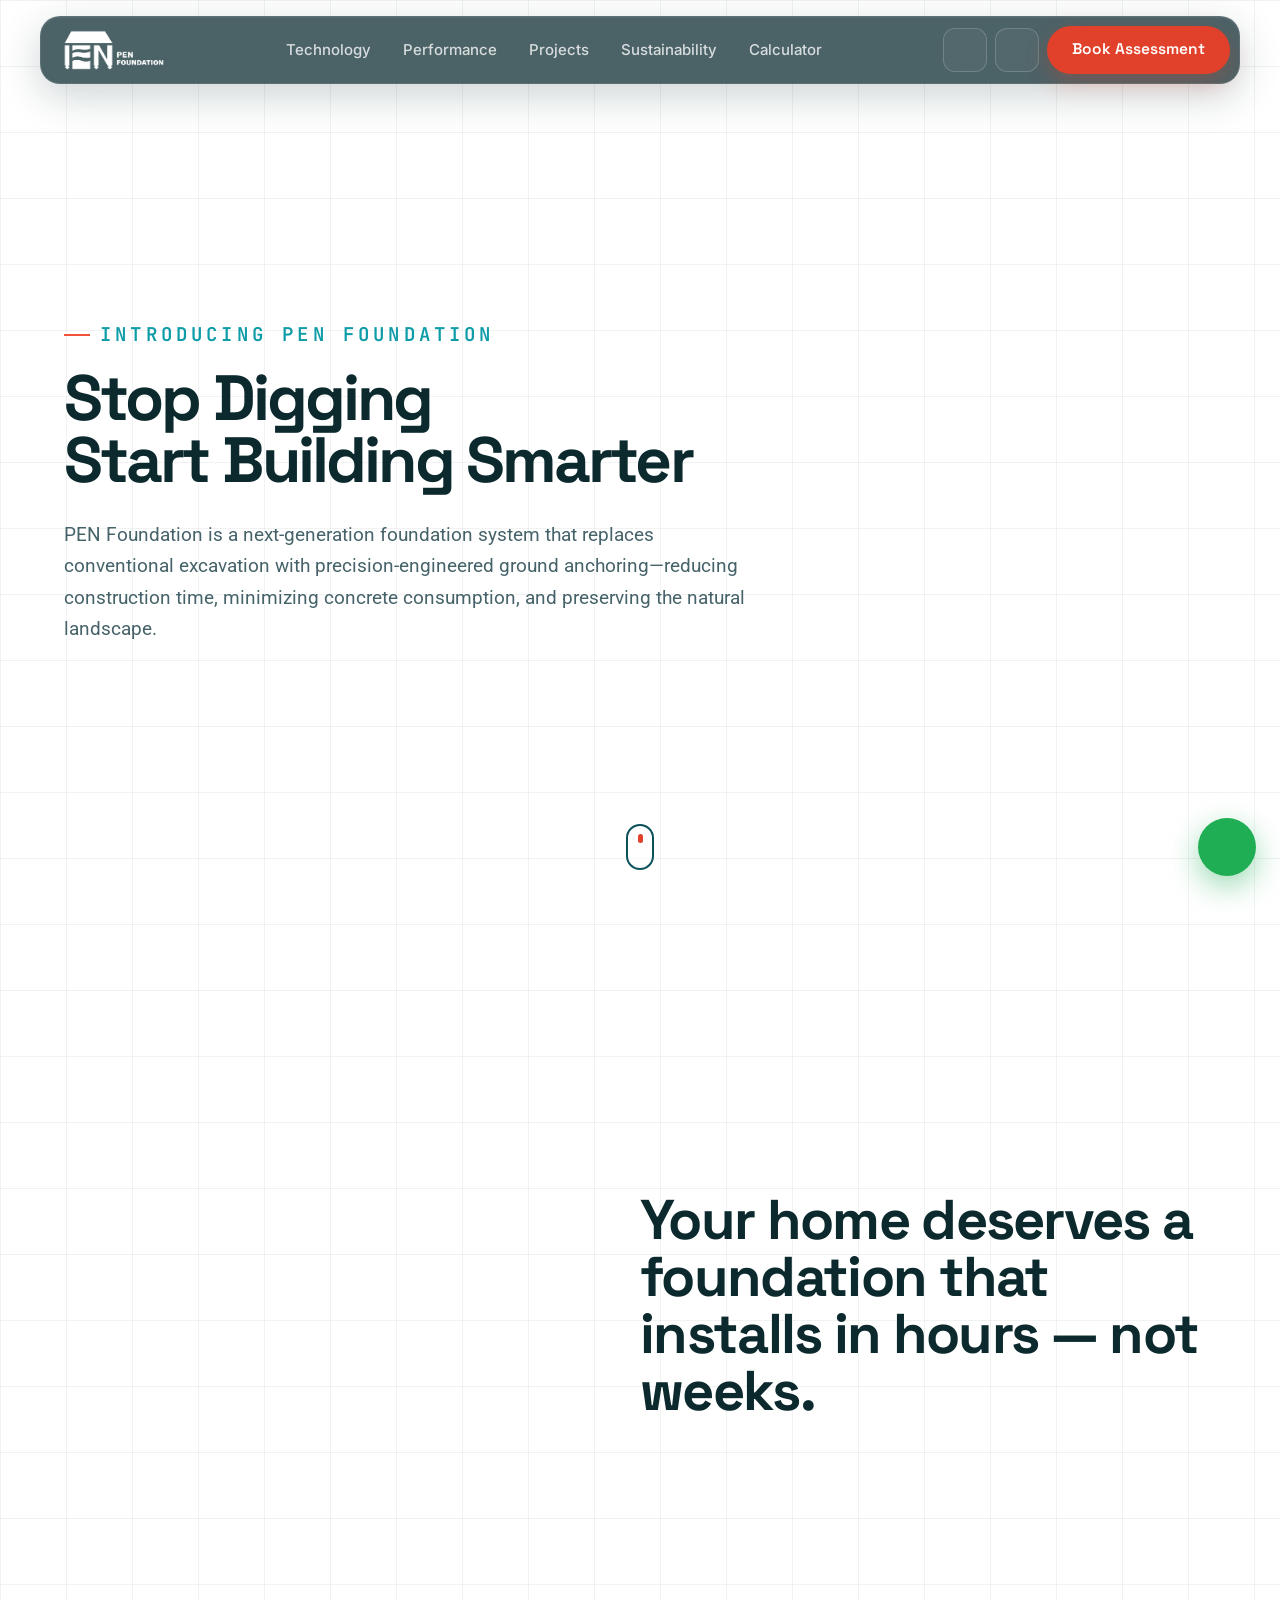
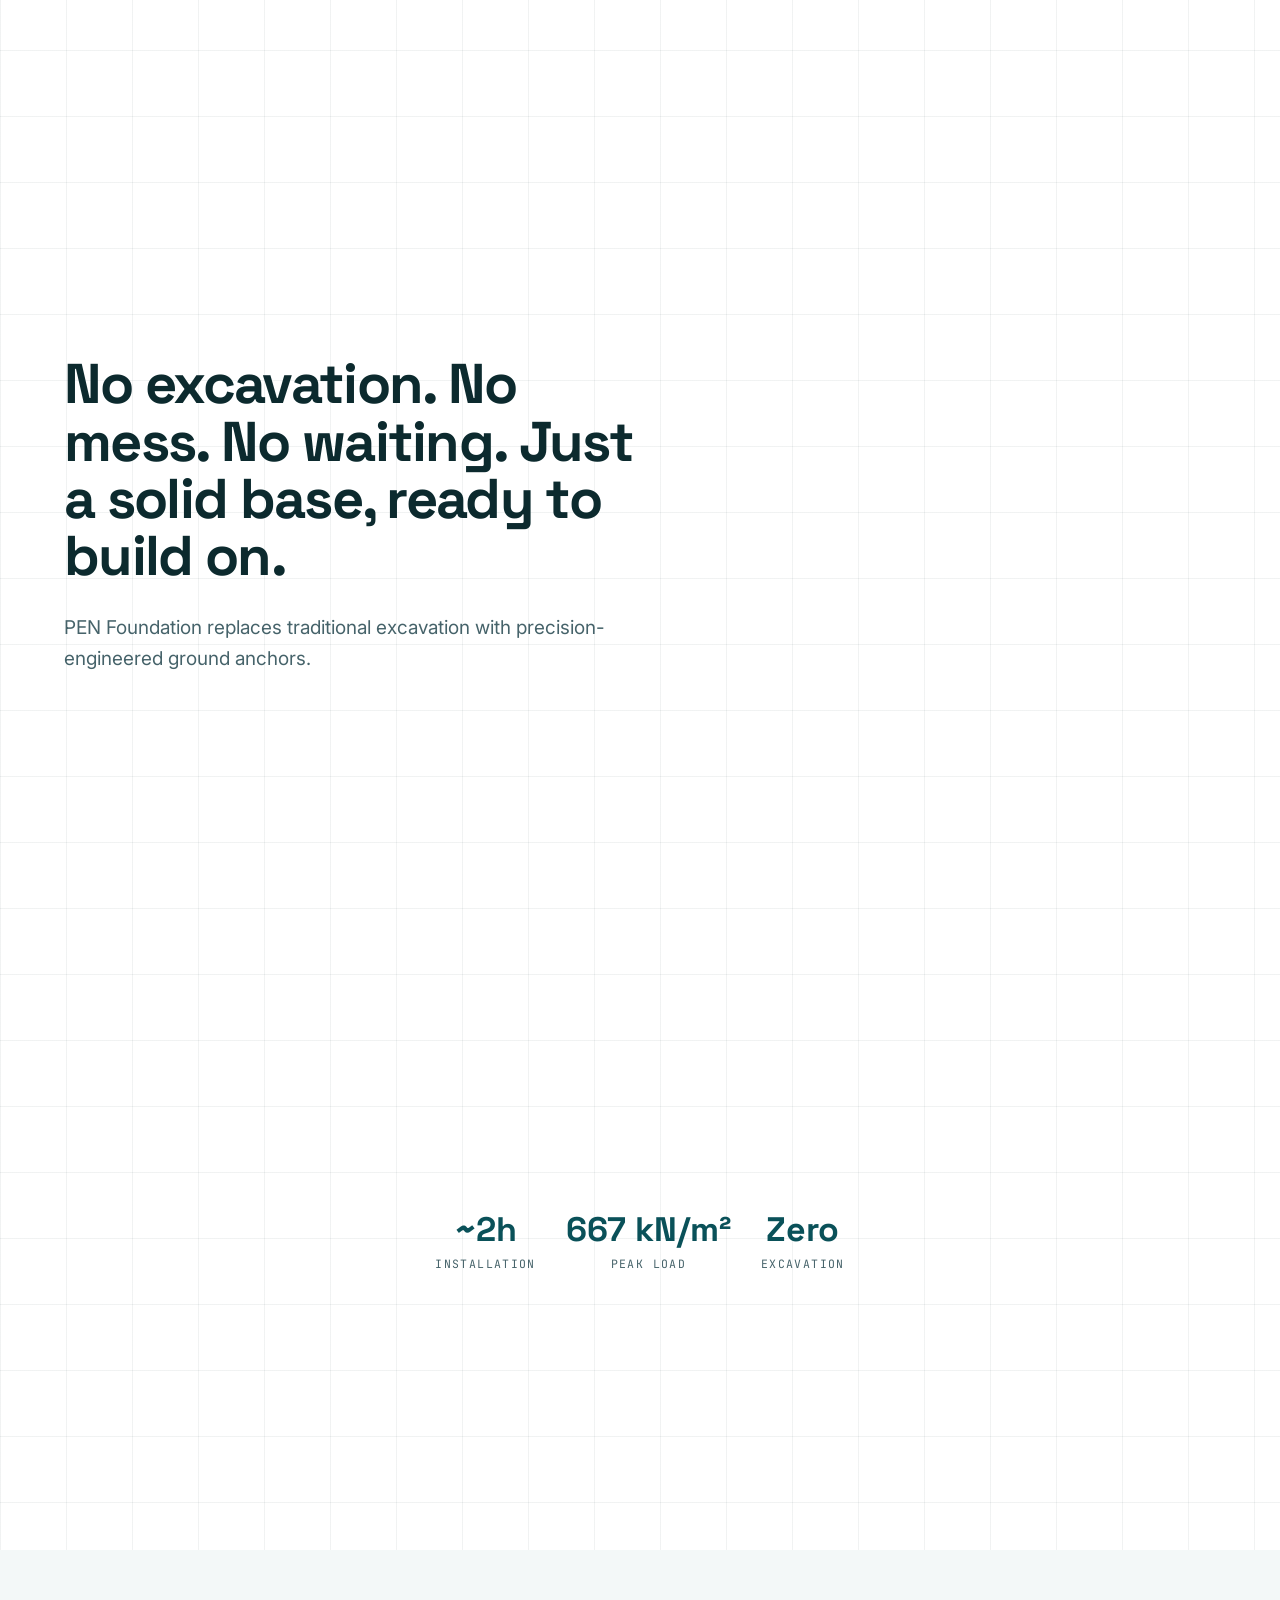
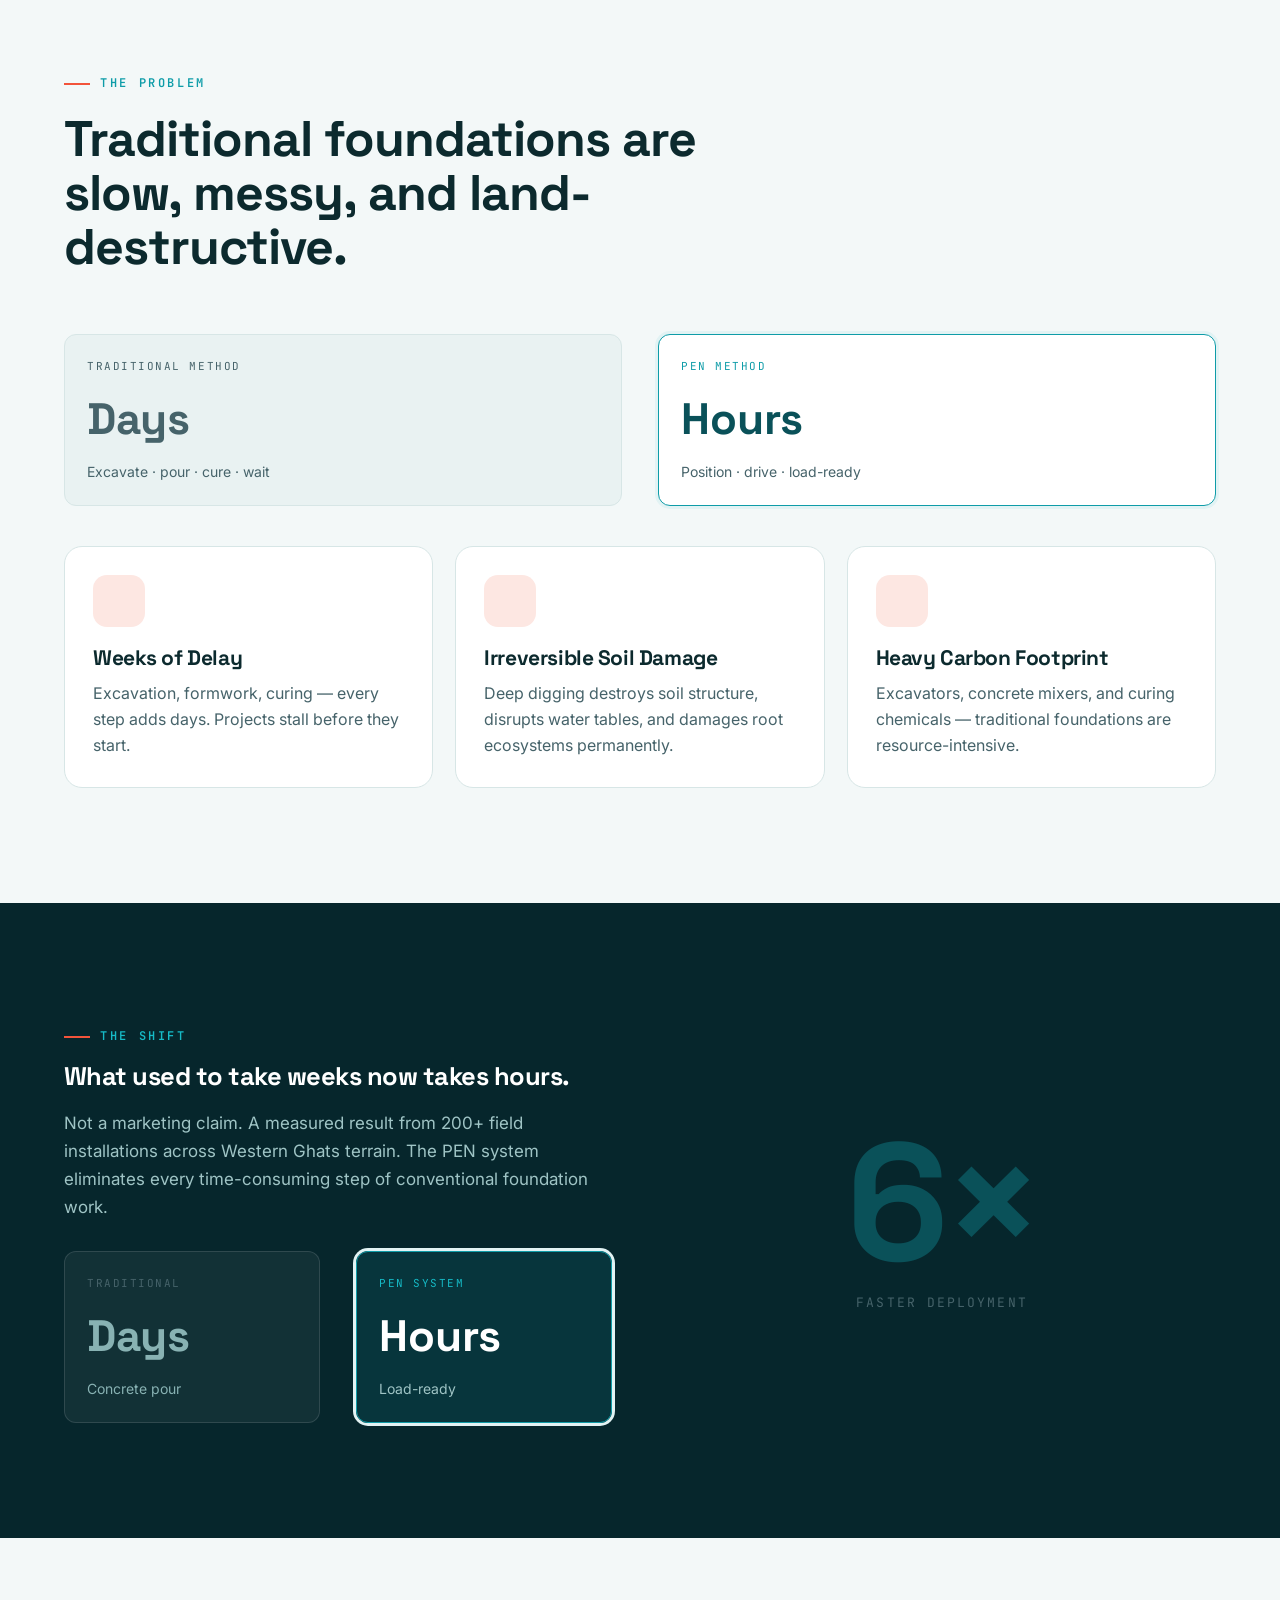
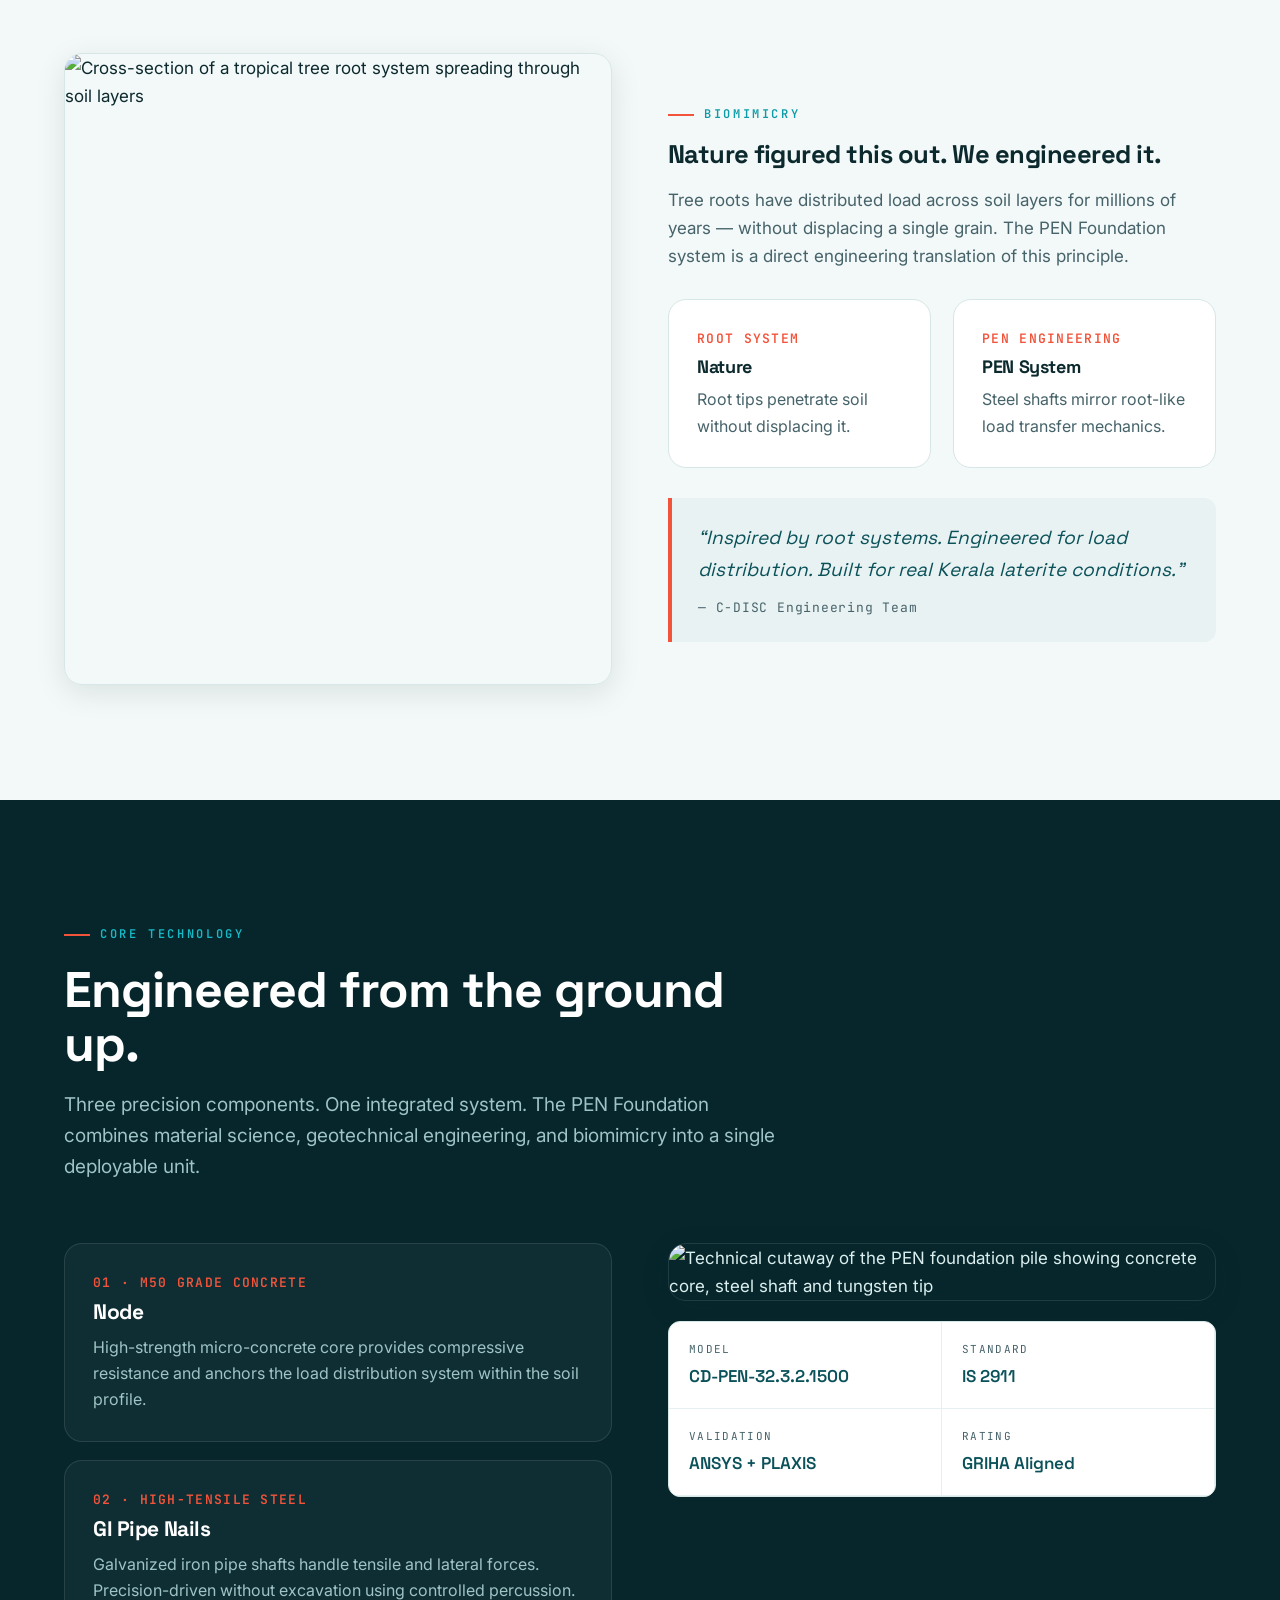
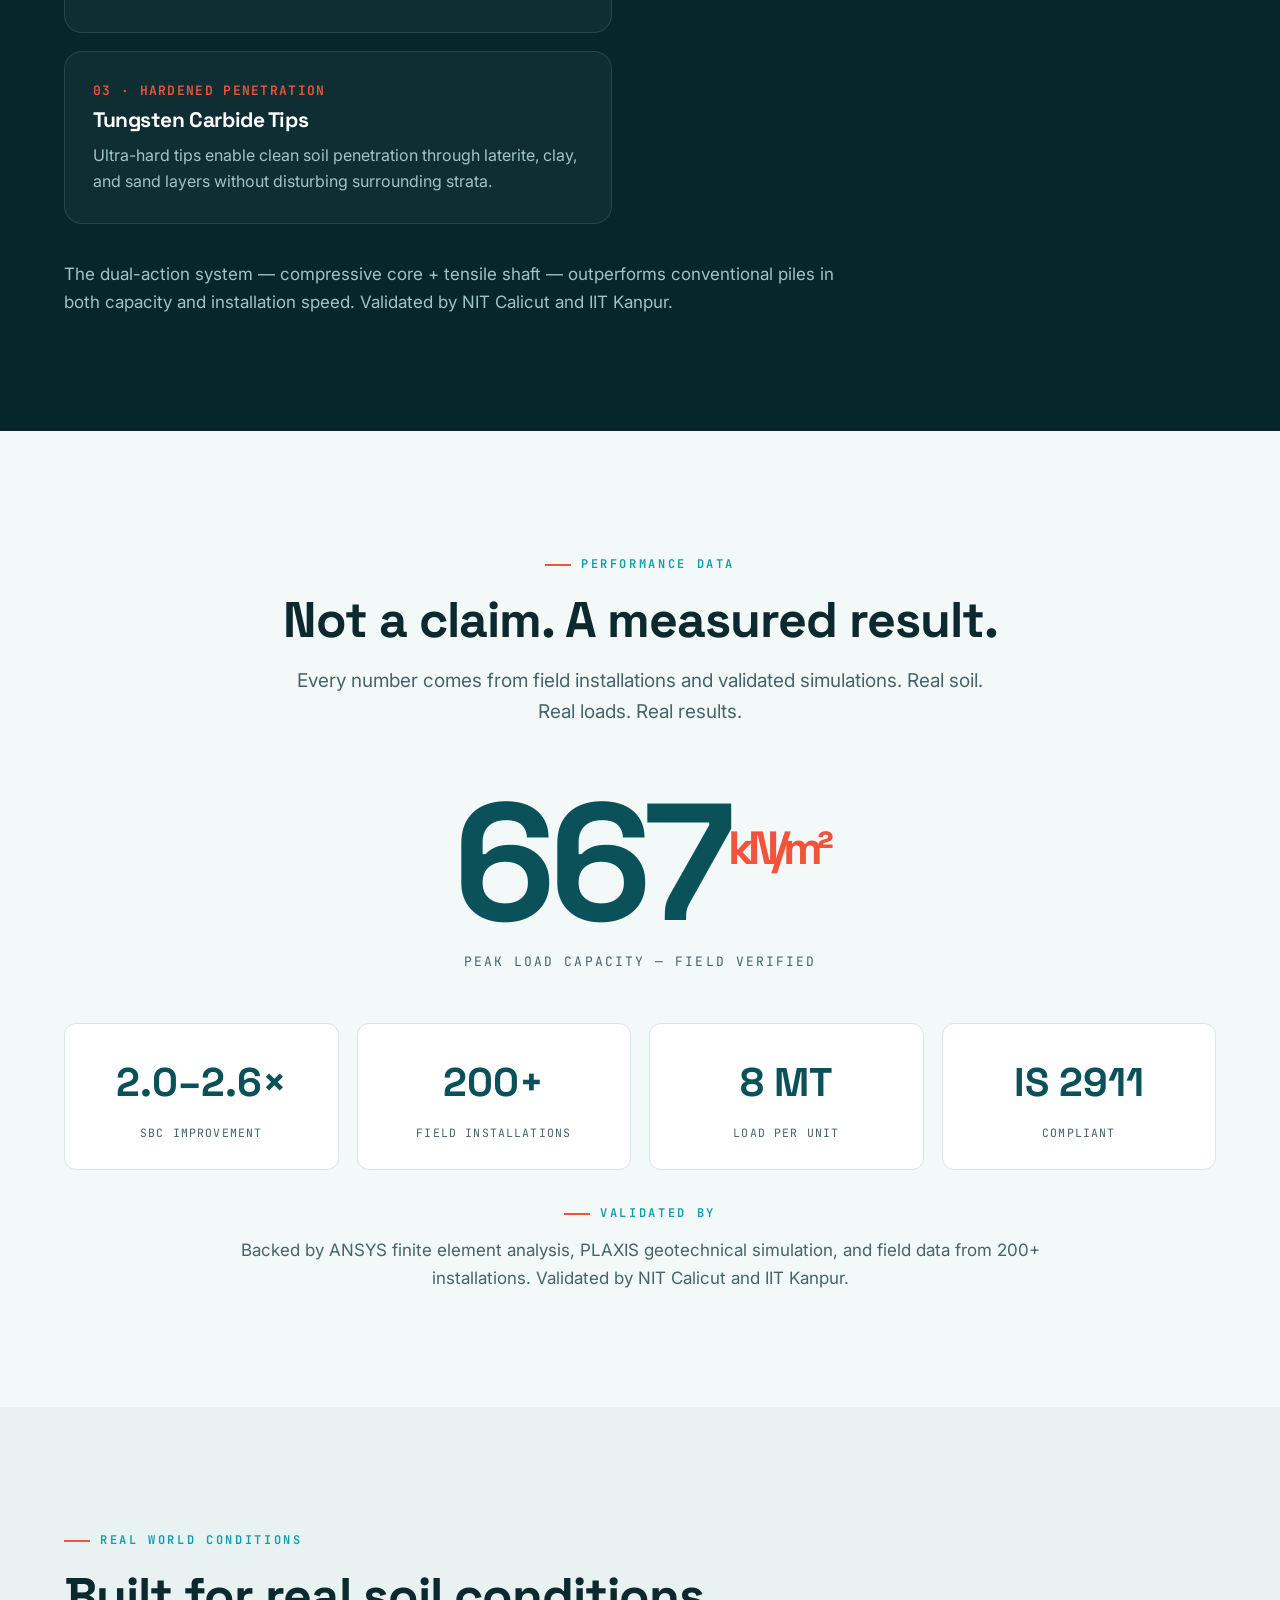
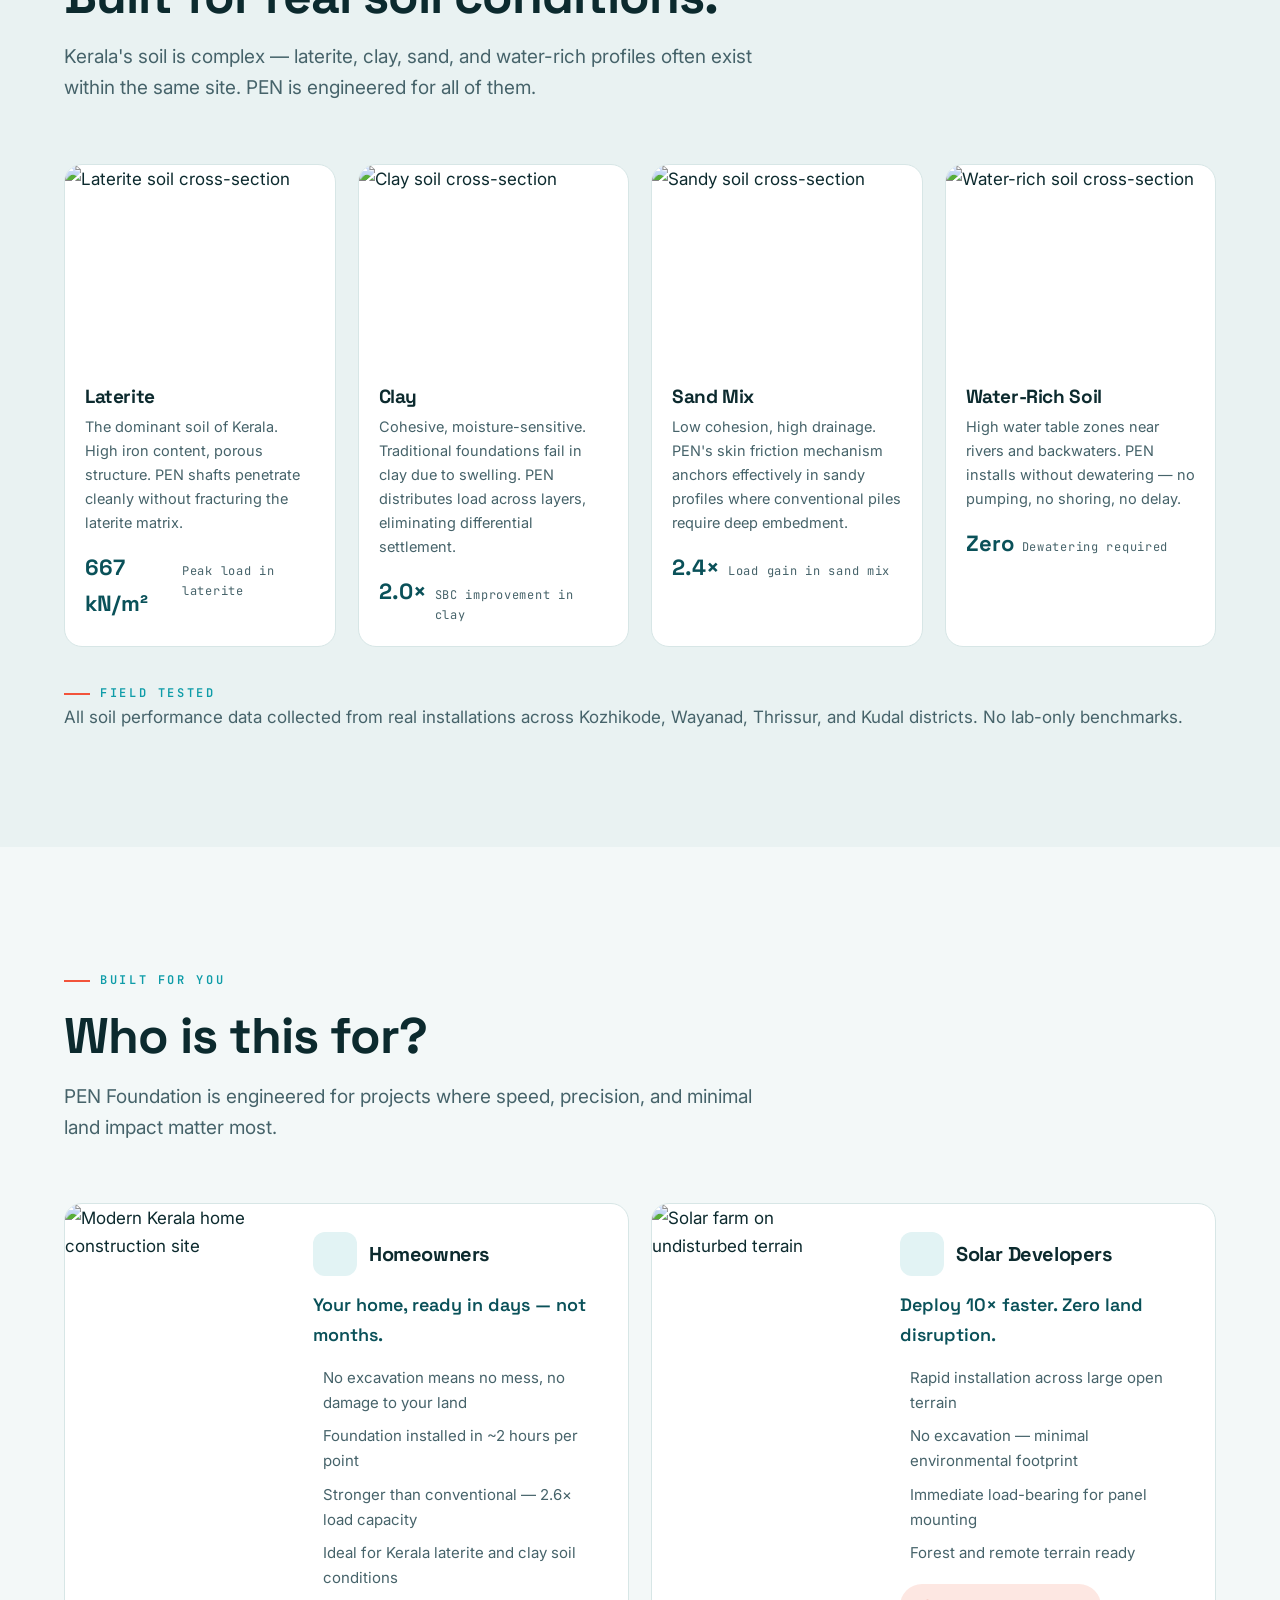
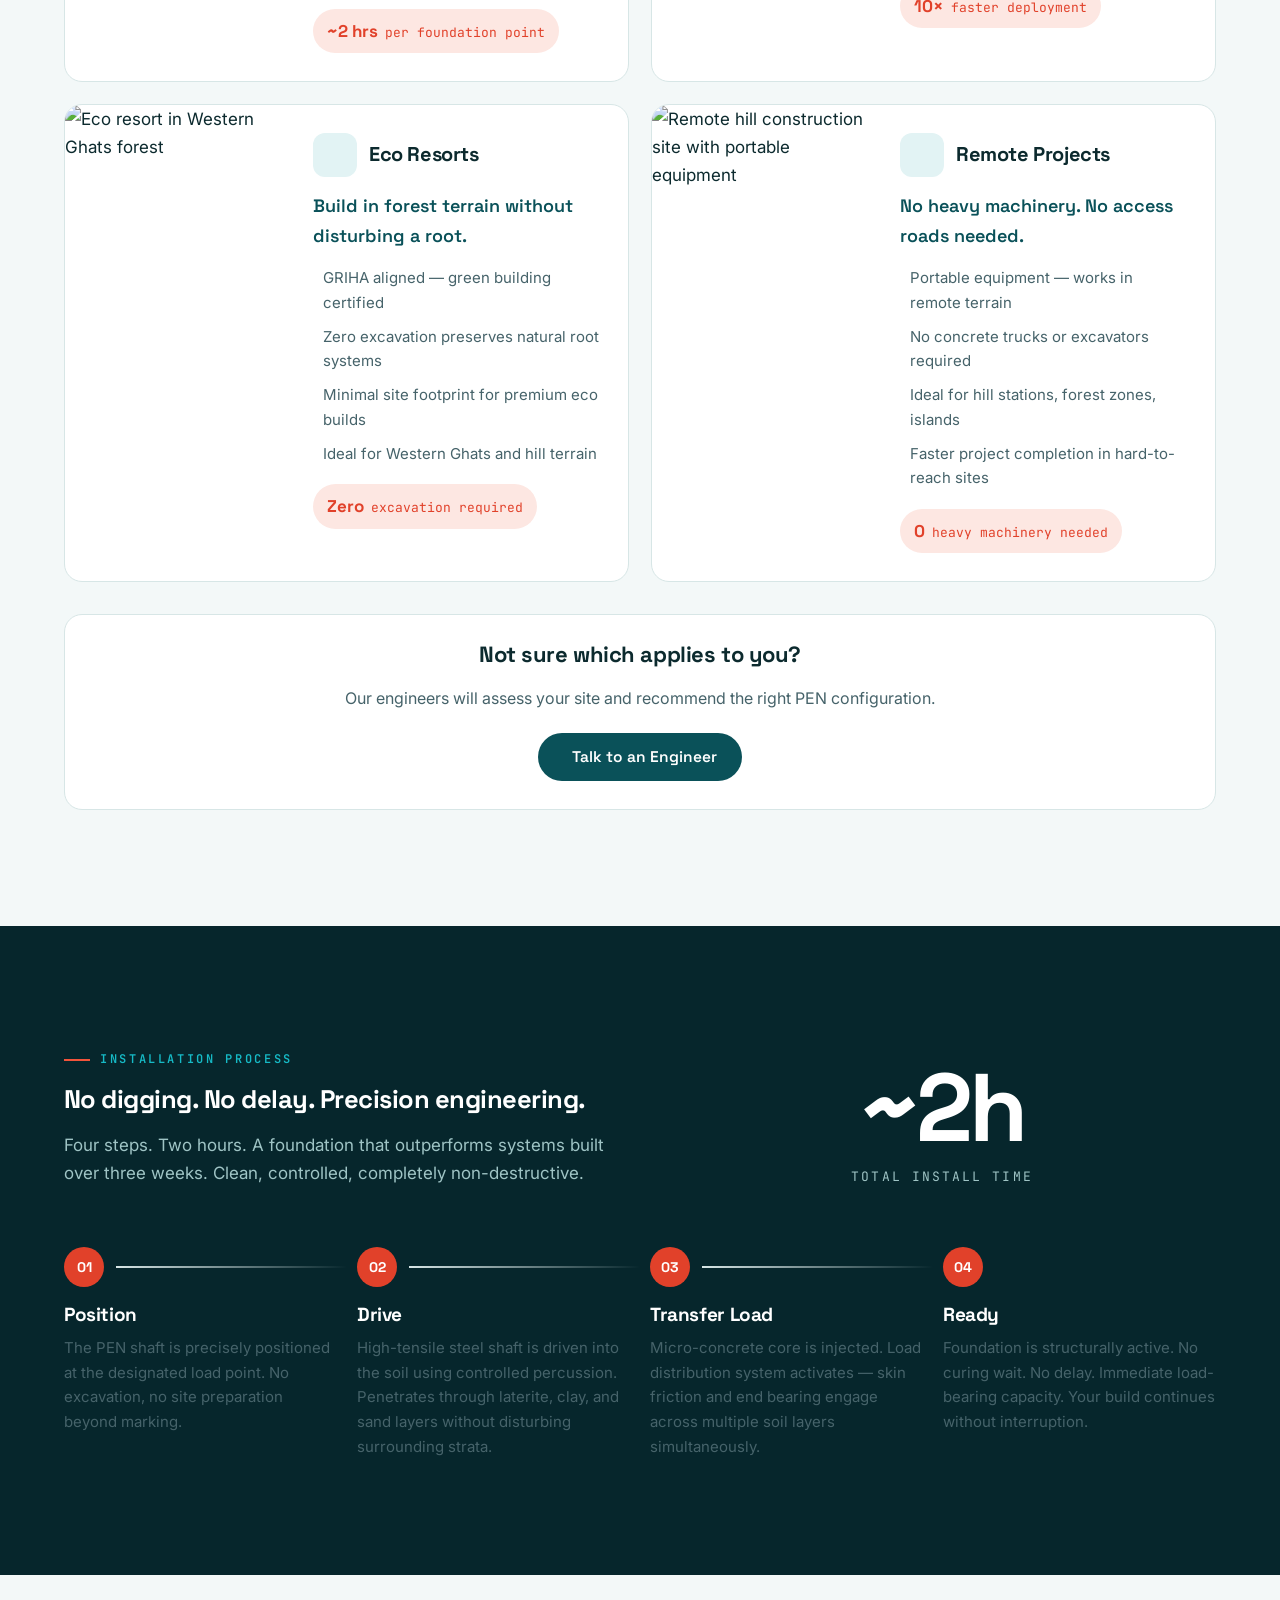
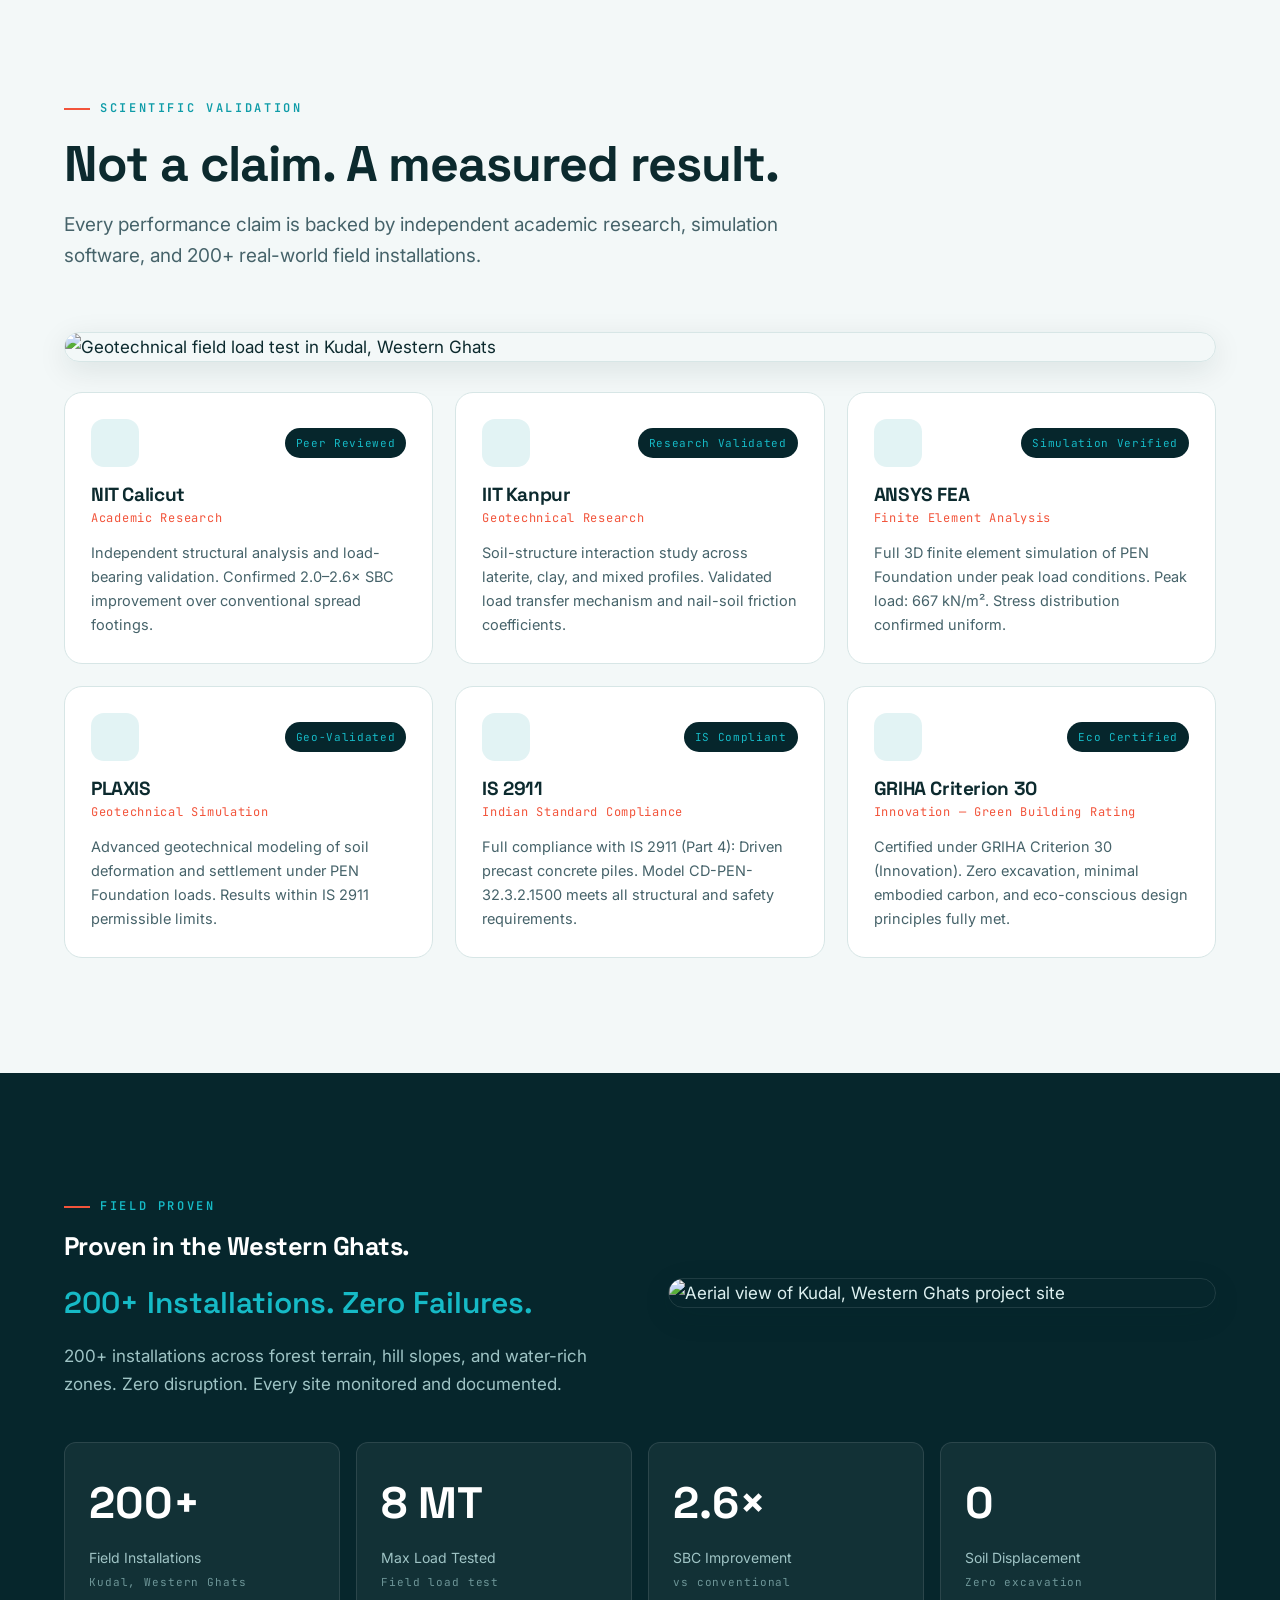
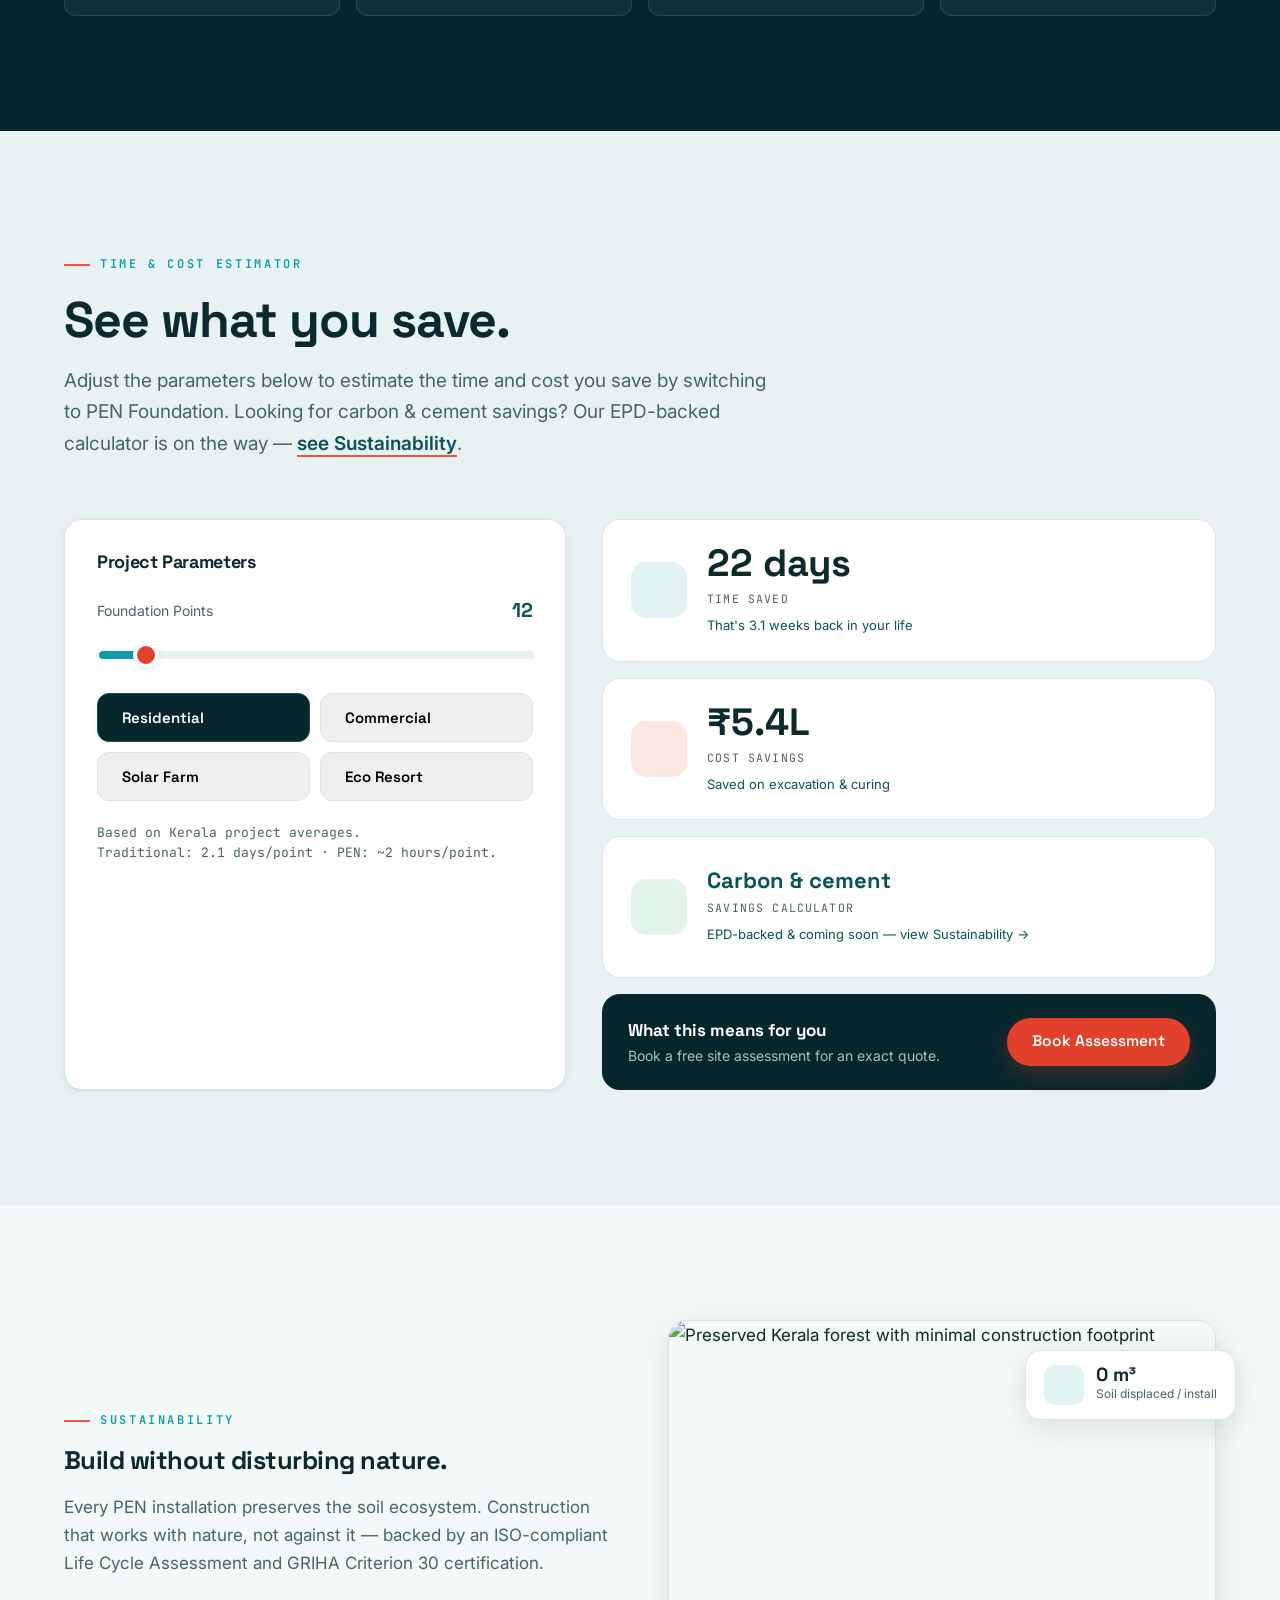
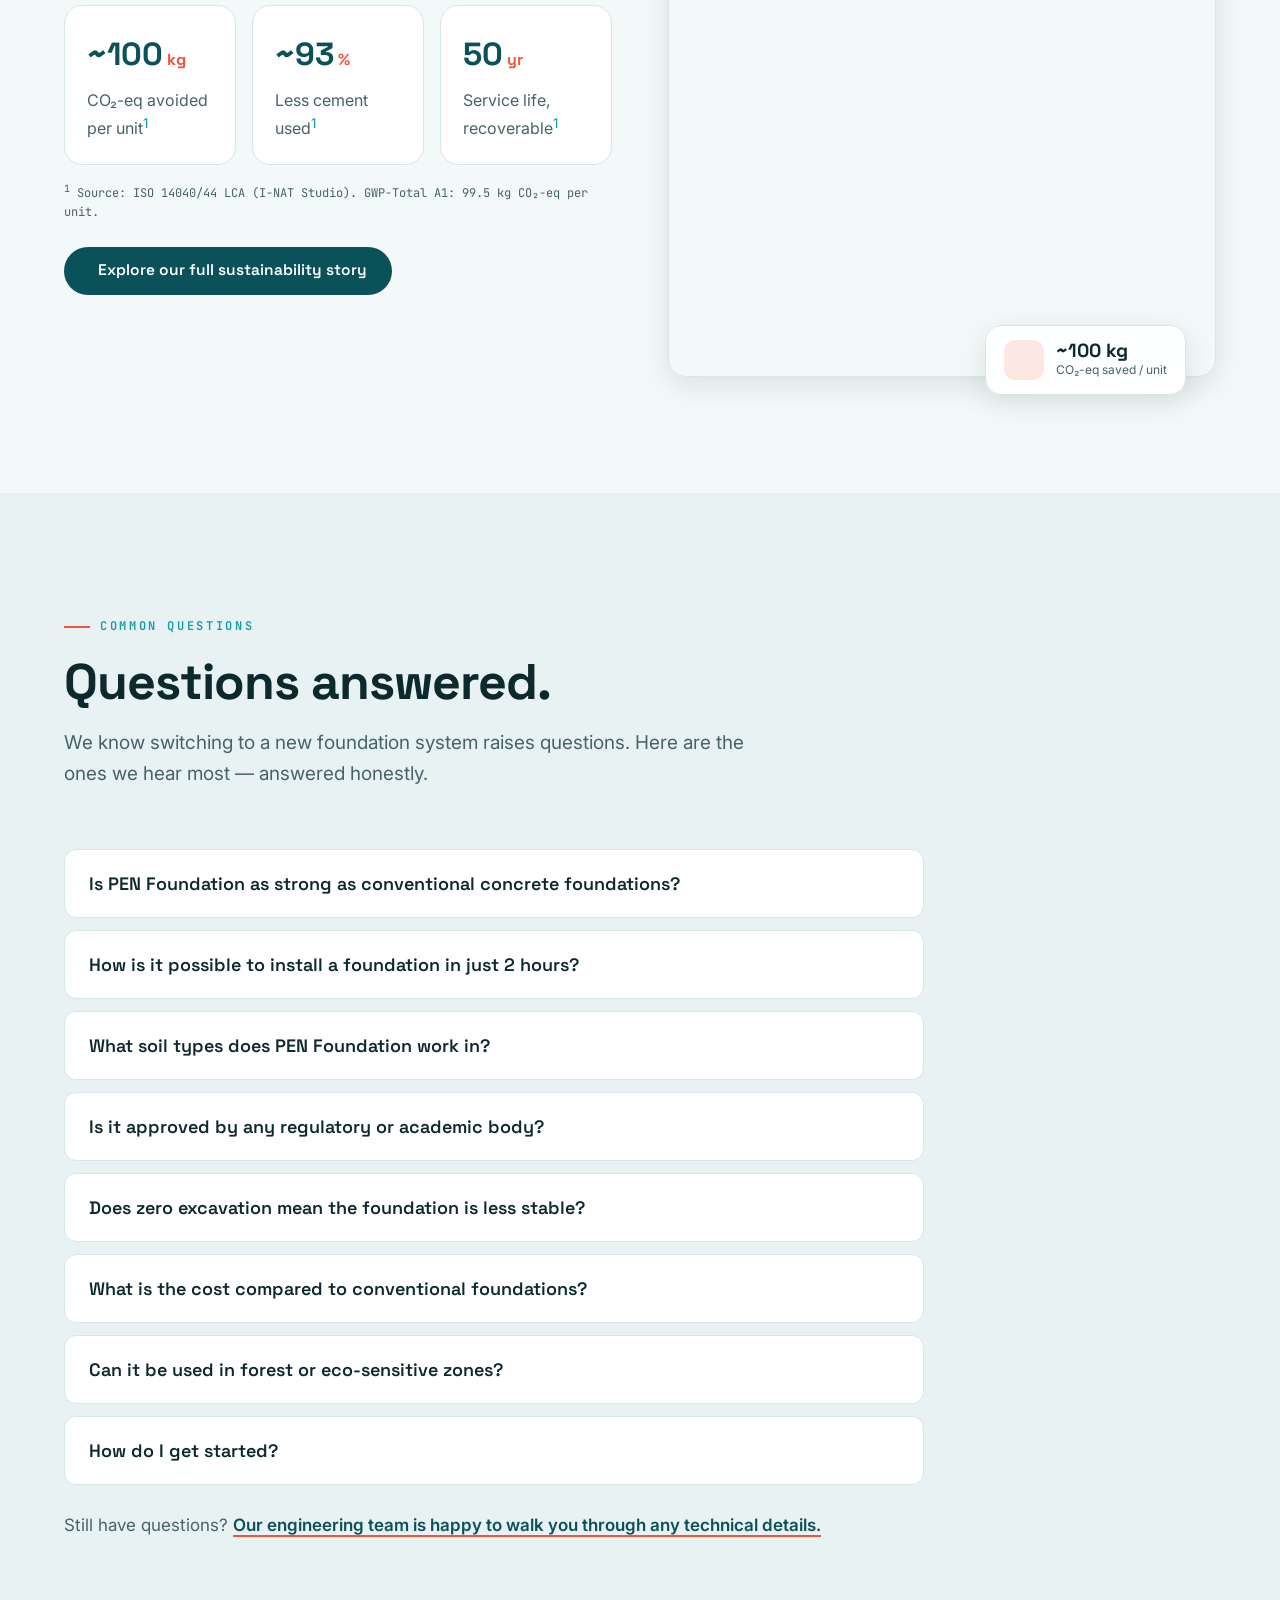
==== commit 27fa2434: "website 2nd draft" ====
--- a/index.html
+++ b/index.html
@@ -110,31 +110,45 @@
     <div id="part1" class="h3d-screen h3d-split">
       <div class="h3d-spacer"></div>
       <div class="h3d-info wrap-r">
-        <h2>[ Part 1 heading ]</h2>
-        <p>[ Part 1 supporting copy — a sentence or two you can edit later. ]</p>
-        <a class="btn btn-primary btn-lg" href="#cta">[ Primary CTA ]</a>
+        <h2>Your home deserves a foundation that installs in hours — not weeks.</h2>
+
+        <!-- <a class="btn btn-primary btn-lg" href="#cta">[ Primary CTA ]</a> -->
       </div>
     </div>
 
     <!-- PART 2 · object slides right & scales down -->
     <div id="part2" class="h3d-screen h3d-split">
       <div class="h3d-info wrap-l">
-        <h2>[ Part 2 heading ]</h2>
-        <p>[ Part 2 supporting copy — a sentence or two you can edit later. ]</p>
-        <a class="btn btn-ghost-light btn-lg" href="#technology">[ Secondary CTA ]</a>
+        <h2>No excavation. No mess. No waiting. Just a solid base, ready to build on.</h2>
+        <p>PEN Foundation replaces traditional excavation with precision-engineered ground anchors.</p>
+        <!-- <p>[ Part 2 supporting copy — a sentence or two you can edit later. ]</p> -->
+        <!-- <a class="btn btn-ghost-light btn-lg" href="#technology">[ Secondary CTA ]</a> -->
       </div>
       <div class="h3d-spacer"></div>
     </div>
 
     <!-- PART 3 · object returns to center -->
     <div id="part3" class="h3d-screen h3d-end">
-      <h2>[ Closing line placeholder ]</h2>
-      <a href="#hero" class="h3d-continue">[ Continue ] <i class="ri-arrow-down-line"></i></a>
+      <a href="#hero" class="h3d-continue"><i class="ri-arrow-down-line"></i></a>
+      <div class="hero-stats reveal">
+        <div class="hstat">
+          <div class="n" data-count="2" data-prefix="~" data-suffix="h">~2h</div>
+          <div class="l">Installation</div>
+        </div>
+        <div class="hstat">
+          <div class="n" data-count="667" data-suffix=" kN/m²">667 kN/m²</div>
+          <div class="l">Peak Load</div>
+        </div>
+        <div class="hstat">
+          <div class="n">Zero</div>
+          <div class="l">Excavation</div>
+        </div>
+      </div>
     </div>
   </section>
 
   <!-- ============ HERO ============ -->
-  <section class="hero" id="hero">
+  <!-- <section class="hero" id="hero">
     <div class="wrap hero-grid">
       <div class="hero-copy">
         <div class="hero-tagchips reveal">
@@ -204,7 +218,7 @@
         </div>
       </div>
     </div>
-  </section>
+  </section> -->
 
   <!-- ============ THE PROBLEM ============ -->
   <section class="section" id="reality">
--- a/styles.css
+++ b/styles.css
@@ -293,7 +293,9 @@
   transition: padding .3s var(--ease);
 }
 
-.nav.scrolled { padding-top: 10px; }
+.nav.scrolled {
+  padding-top: 10px;
+}
 
 .nav .wrap {
   pointer-events: auto;
@@ -327,7 +329,8 @@
 .brand img {
   height: 40px;
   width: auto;
-  filter: brightness(0) invert(1);     /* white logo on the dark pill */
+  filter: brightness(0) invert(1);
+  /* white logo on the dark pill */
   transition: height .3s var(--ease);
 }
 
@@ -372,7 +375,8 @@
   height: 44px;
   display: grid;
   place-items: center;
-  border-radius: 12px;                 /* rounded-square, like the reference */
+  border-radius: 12px;
+  /* rounded-square, like the reference */
   color: #fff;
   border: 1px solid rgba(255, 255, 255, .18);
   background: rgba(255, 255, 255, .04);
@@ -2820,7 +2824,7 @@
 }
 
 .h3d-info {
-  width: min(40%, 460px);
+  width: min(50%, 50%);
   display: flex;
   flex-direction: column;
   align-items: flex-start;
